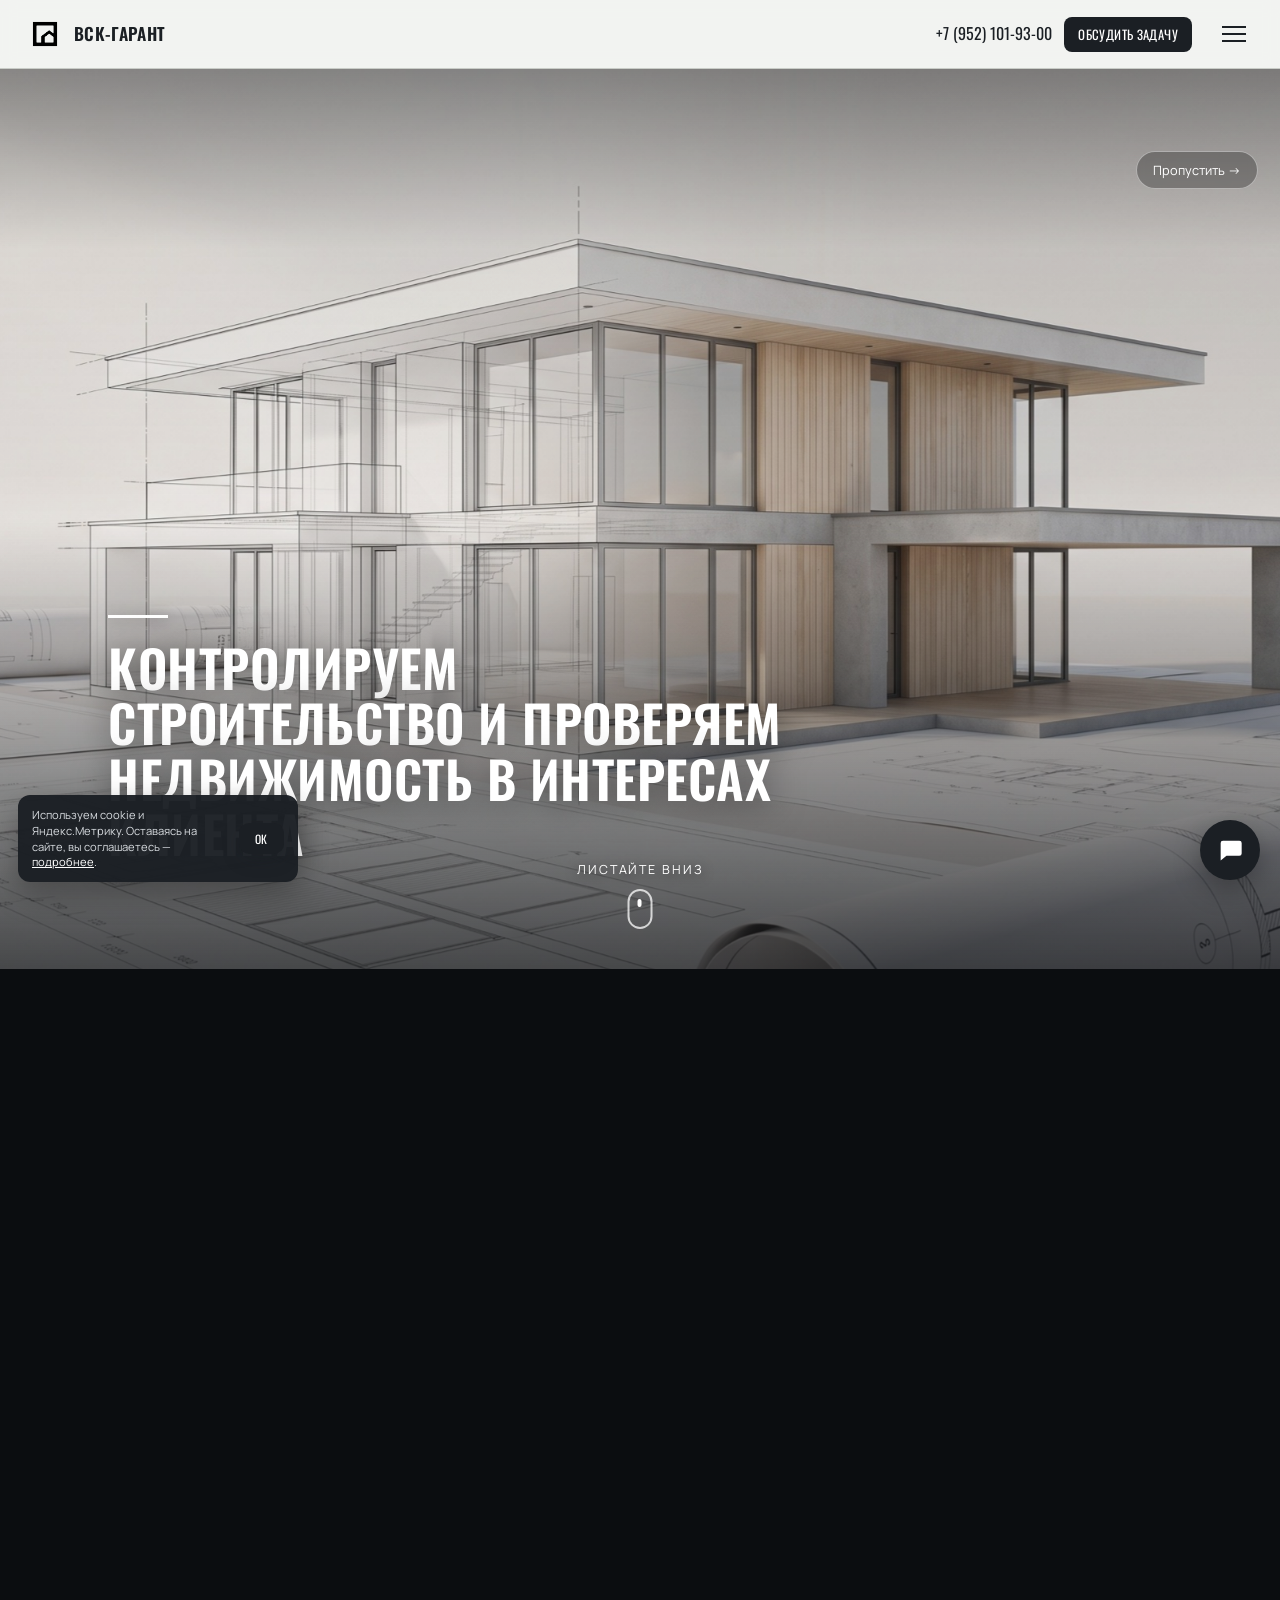
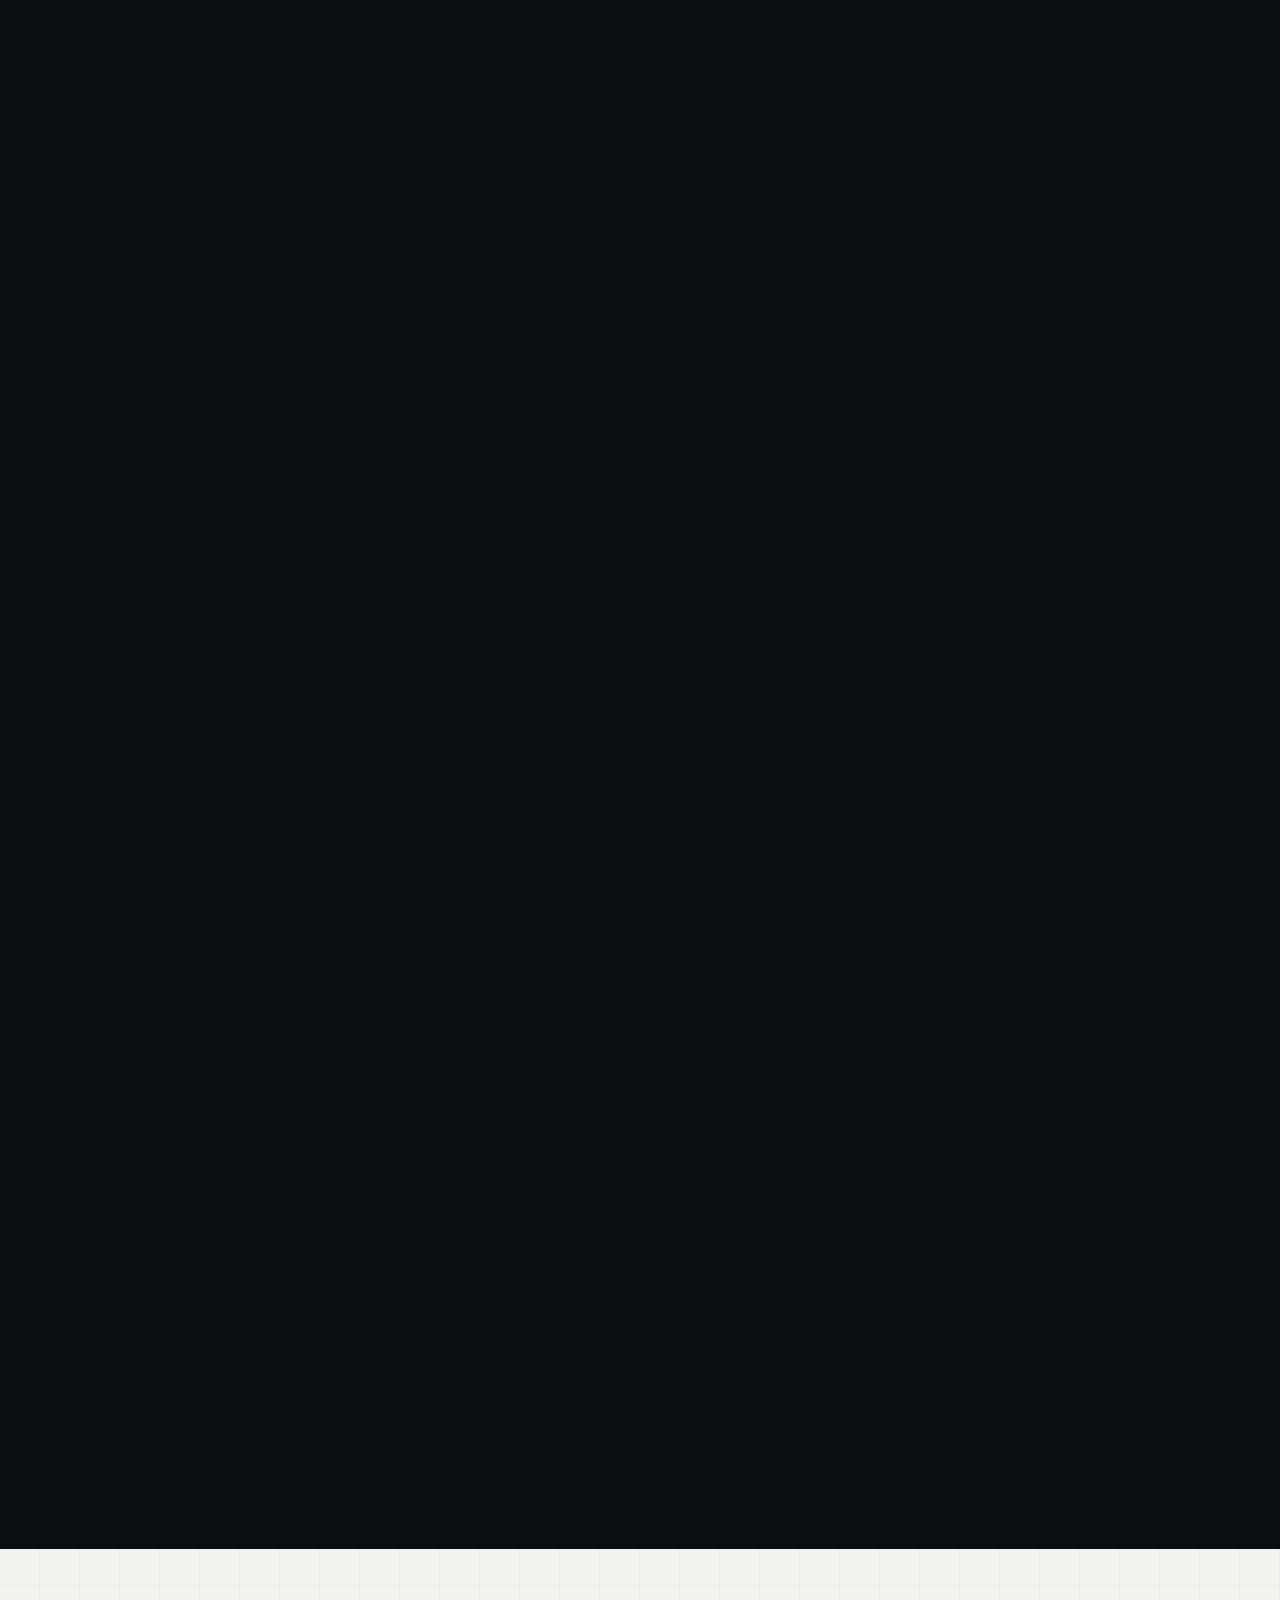
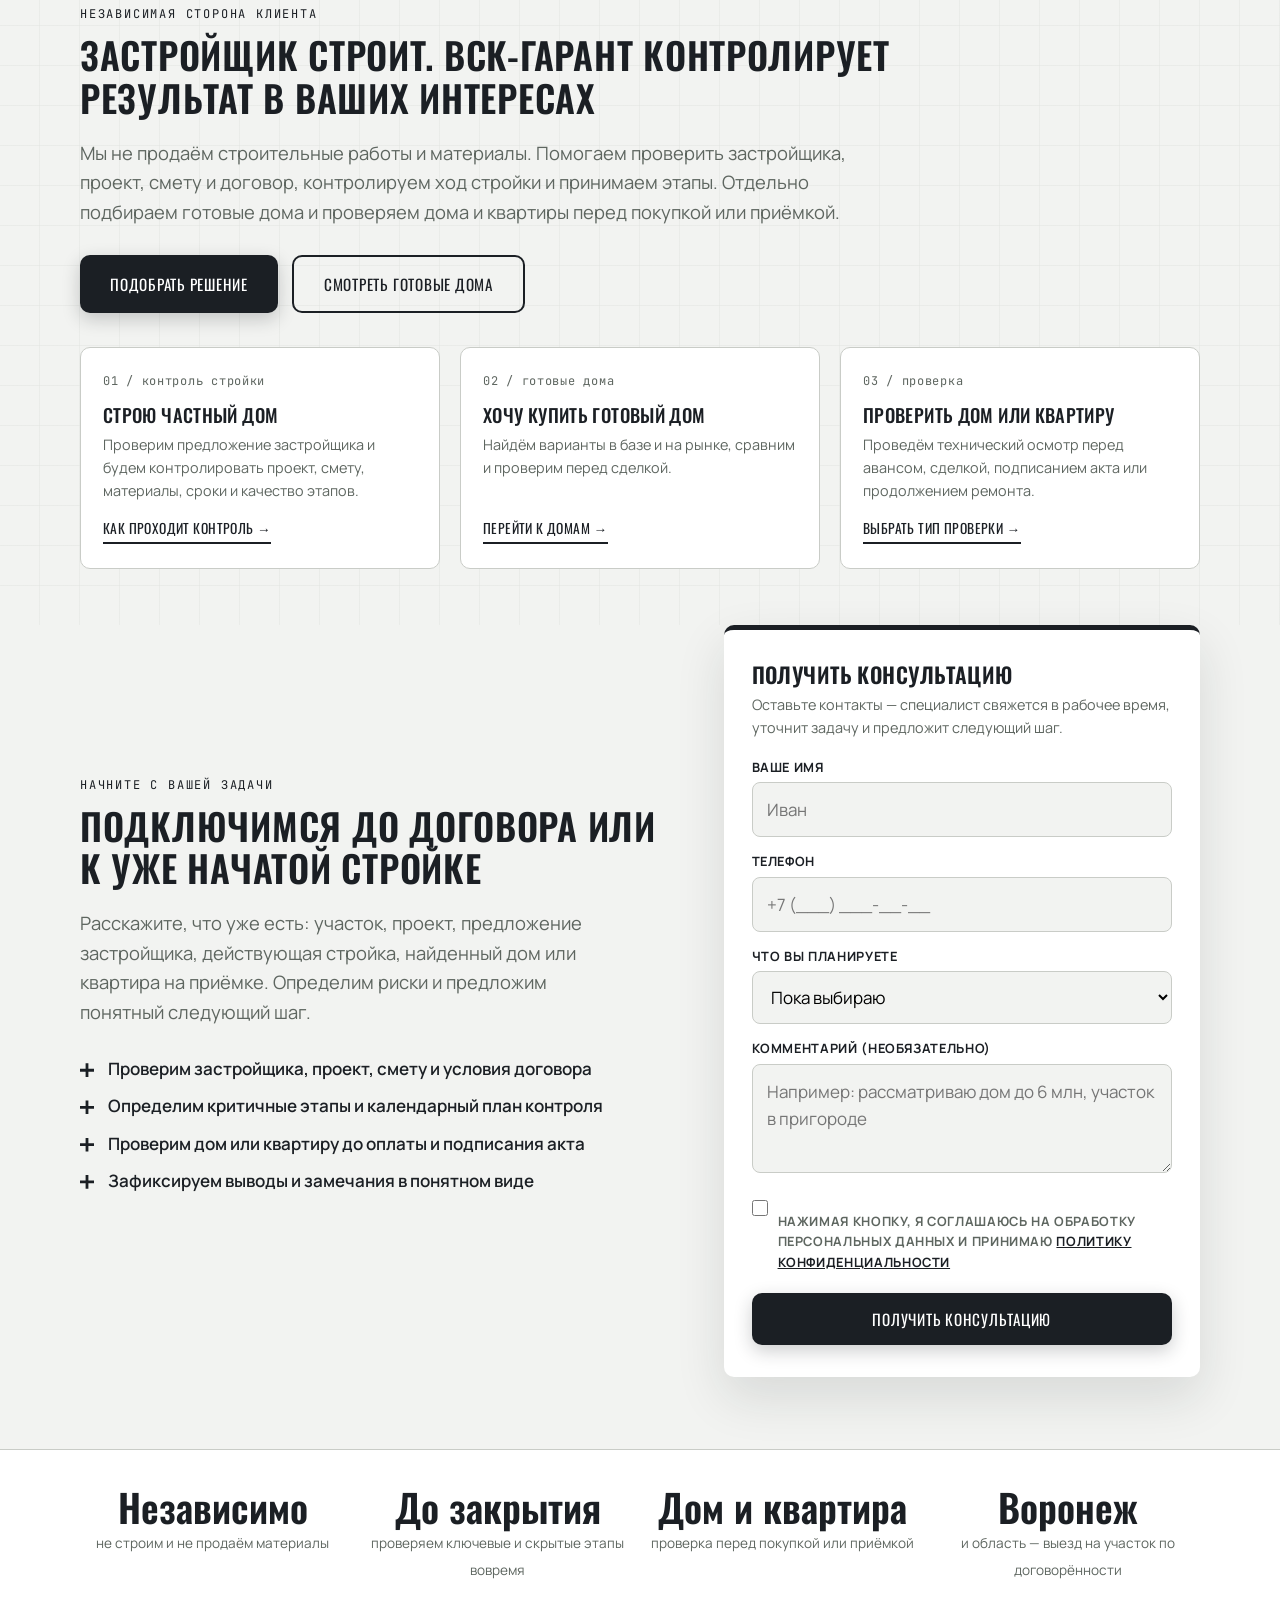
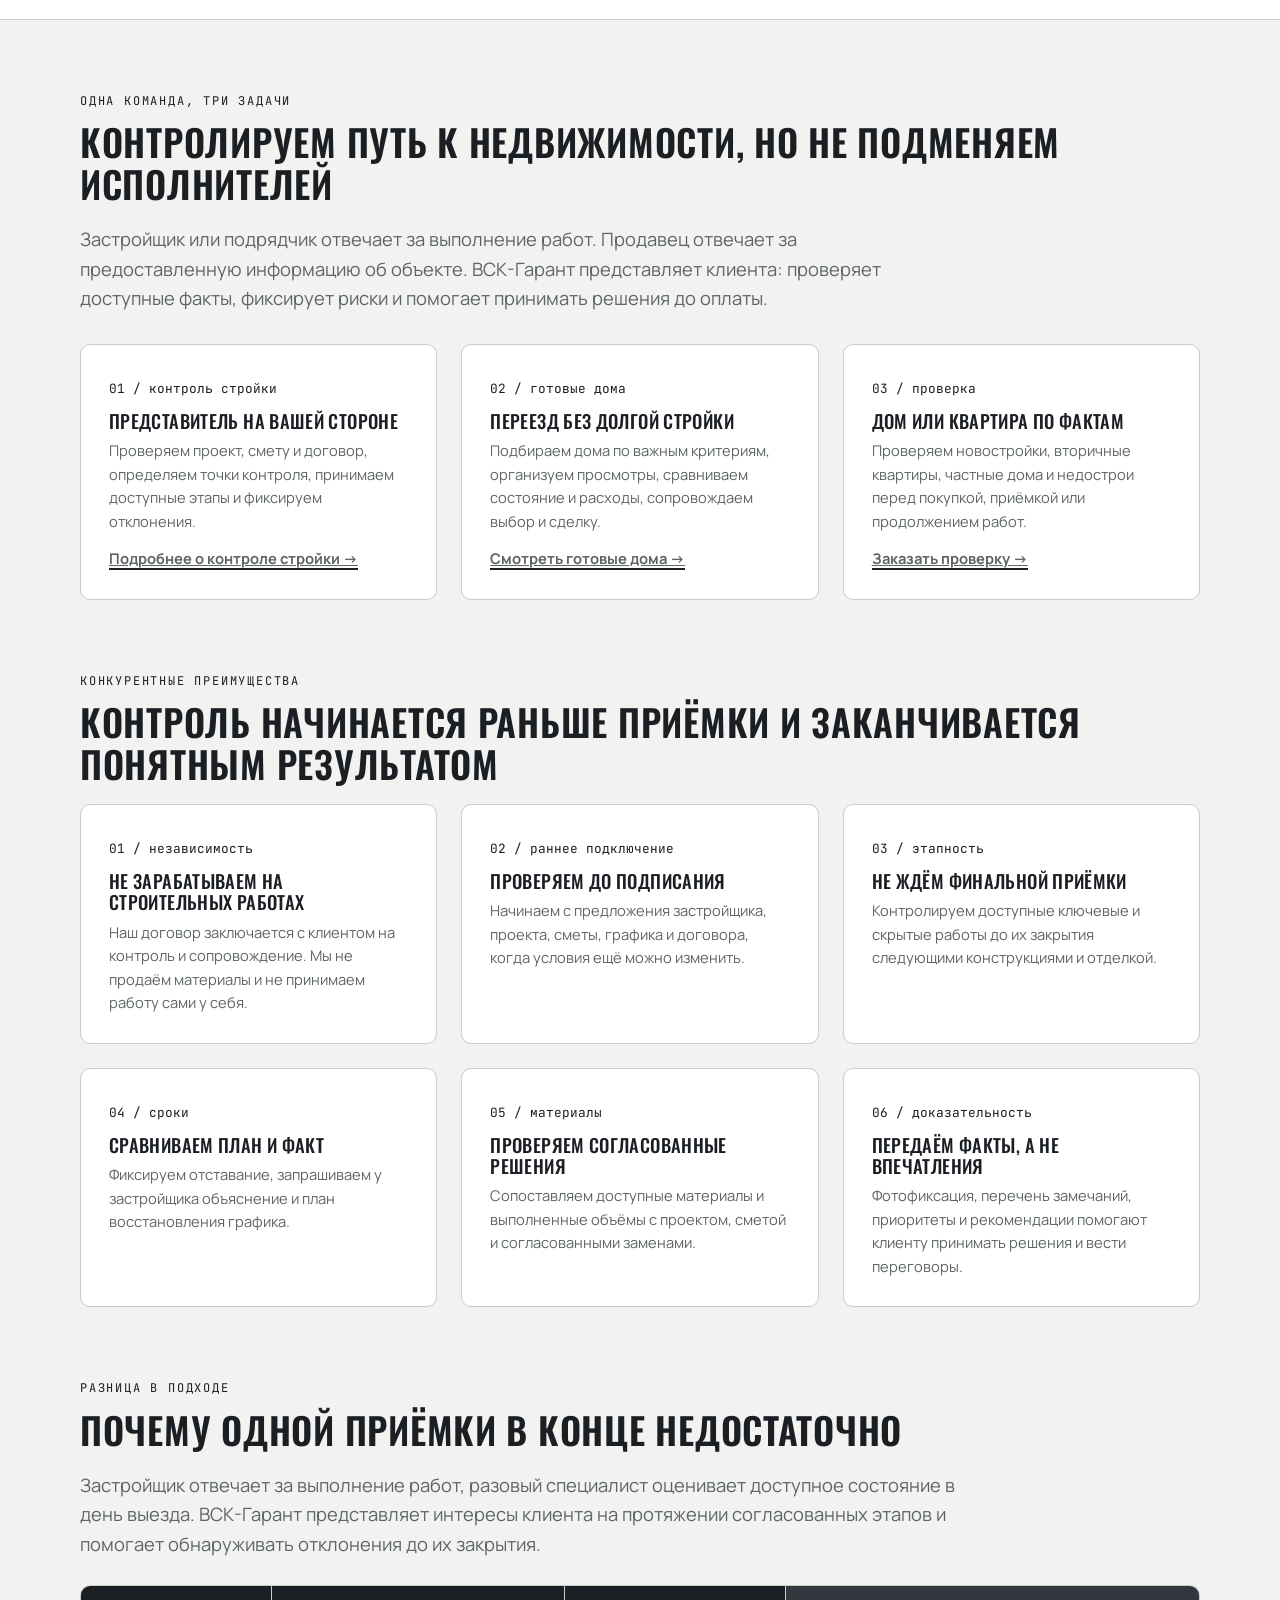
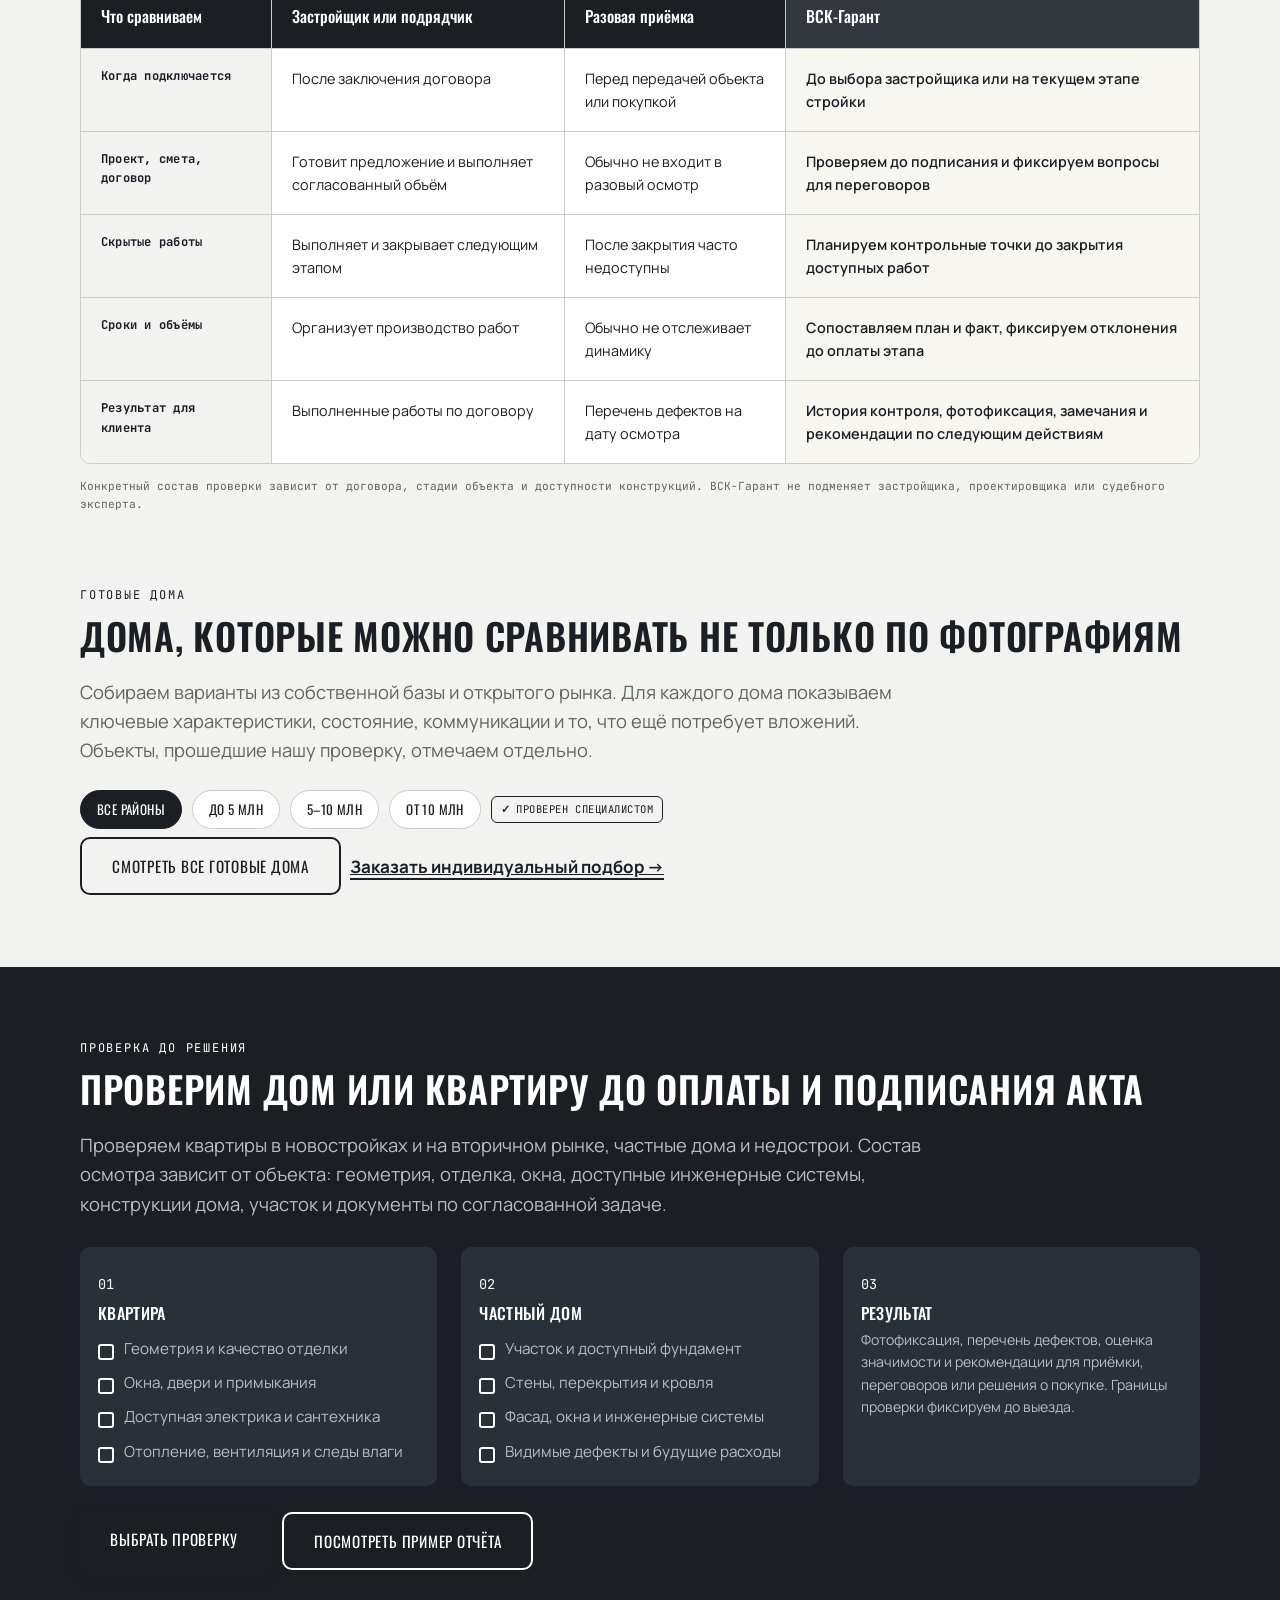
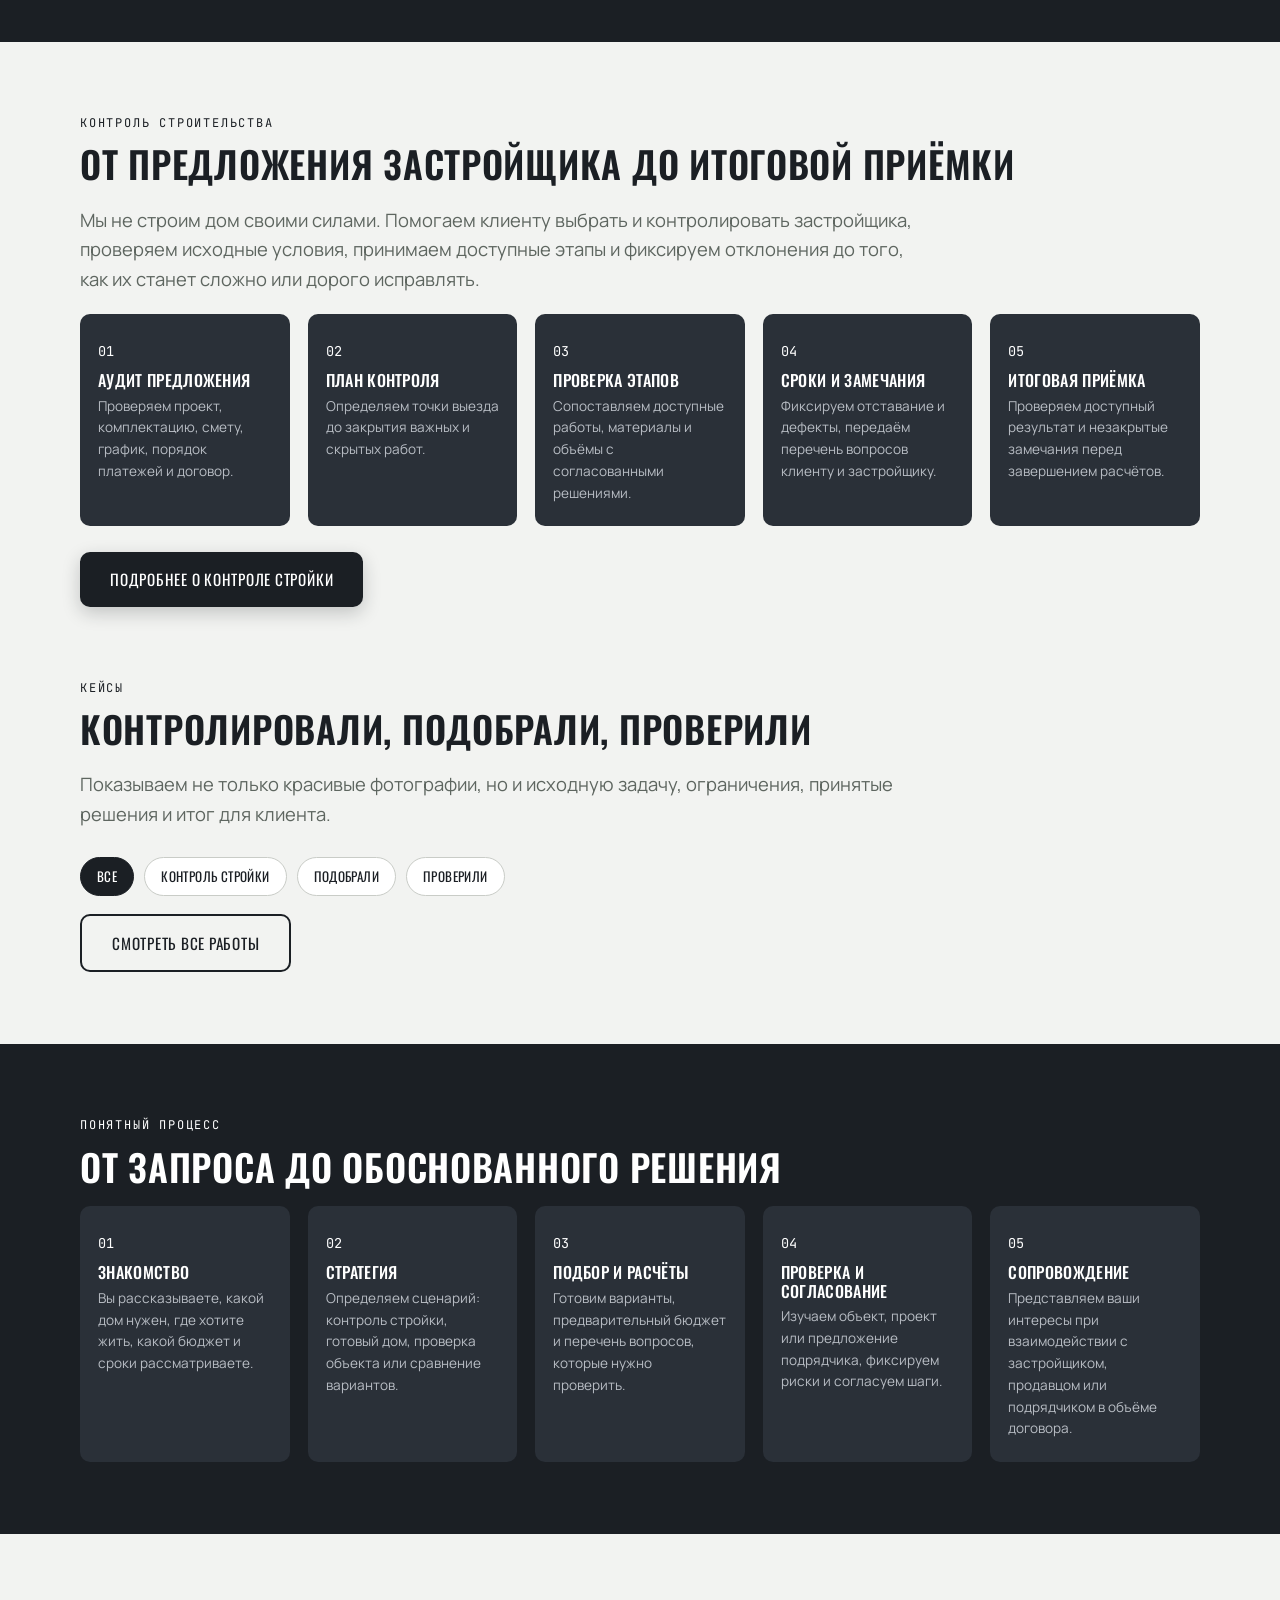
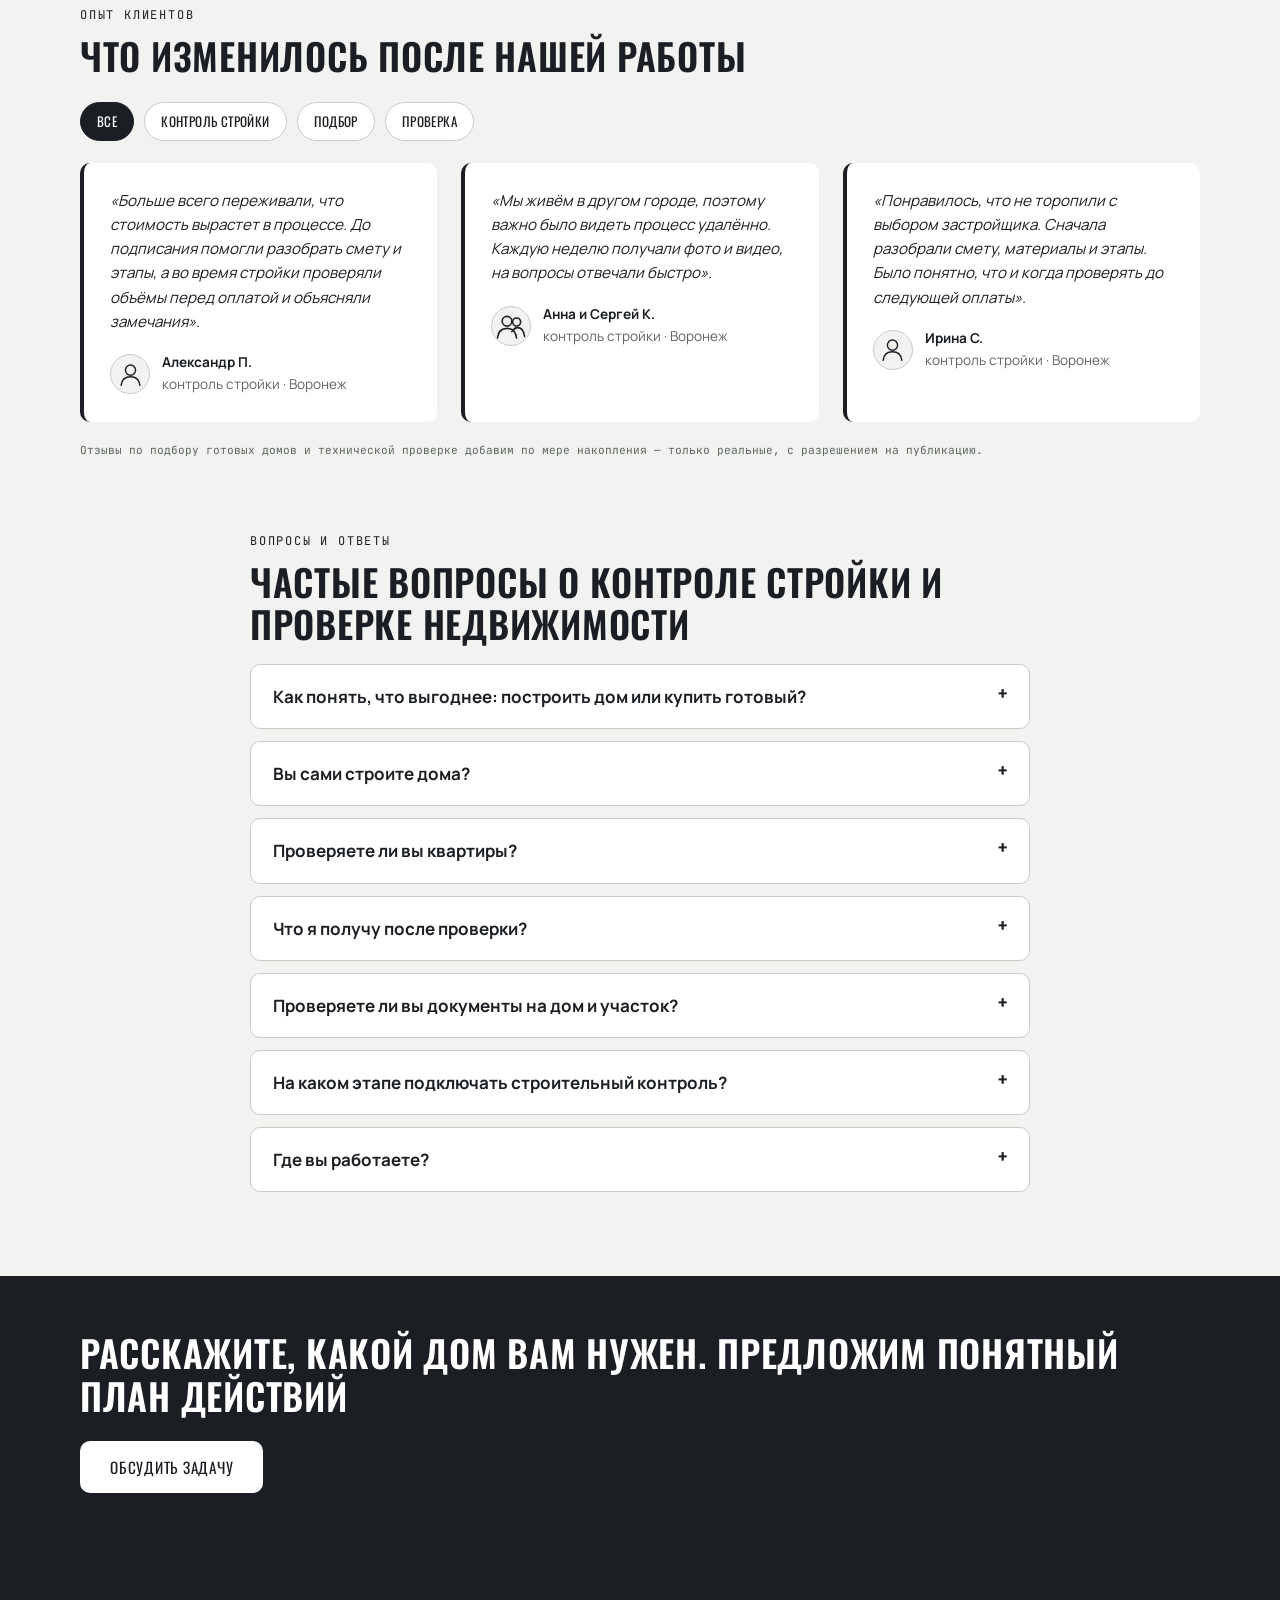
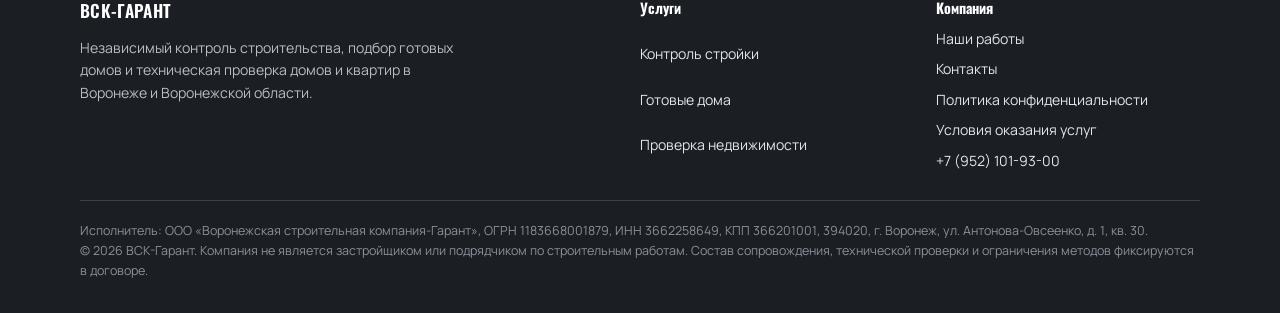
==== index.html @ 06c782e5 "Cookie: компактная карточка + чистый URL главной (без /index.html) - Cookie-уведомление уменьшено: у" ====
<!DOCTYPE html>
<html lang="ru">
<head>
<meta charset="UTF-8">
<meta name="viewport" content="width=device-width, initial-scale=1.0">
<title>Контроль строительства и проверка недвижимости в Воронеже | ВСК-Гарант</title>
<meta name="description" content="ВСК-Гарант представляет интересы клиента: контролирует строительство частного дома, помогает выбрать готовый дом и проверяет дома и квартиры в Воронеже.">

<!-- SEO / canonical. БАЗОВЫЙ URL: пока сайт на GitHub Pages. TODO_CONTENT:
     при подключении своего домена заменить https://vskgarant.ru во всех страницах. -->
<link rel="canonical" href="https://vskgarant.ru/">
<meta name="robots" content="index,follow">
<meta property="og:type" content="website">
<meta property="og:site_name" content="ВСК-Гарант">
<meta property="og:locale" content="ru_RU">
<meta property="og:title" content="Контроль строительства и проверка недвижимости в Воронеже | ВСК-Гарант">
<meta property="og:description" content="Застройщик строит. Мы контролируем стройку на стороне клиента и проверяем дома и квартиры перед покупкой или приёмкой.">
<meta property="og:url" content="https://vskgarant.ru/">
<meta property="og:image" content="https://vskgarant.ru/assets/hero-house.jpg">
<meta property="og:image:width" content="1800">
<meta property="og:image:height" content="1004">
<meta name="twitter:card" content="summary_large_image">
<meta name="theme-color" content="#F2F3F1">

<link rel="preconnect" href="https://fonts.googleapis.com">
<link rel="preconnect" href="https://fonts.gstatic.com" crossorigin>
<link href="https://fonts.googleapis.com/css2?family=Oswald:wght@500;600&family=Manrope:wght@400;600;700&family=JetBrains+Mono:wght@400;500&display=swap" rel="stylesheet">
<link rel="icon" href="assets/logo.svg">
<link rel="stylesheet" href="style.css">
<link rel="stylesheet" href="house-intro.css">
<link rel="stylesheet" href="lead.css">

<!-- ЯНДЕКС.МЕТРИКА: создайте счётчик, вставьте код и раскомментируйте строку ниже -->
<!-- <script>window.YM_COUNTER = 00000000;</script> -->

<!-- JSON-LD. Только фактические данные (регион, телефон, вопросы со страницы).
     Никаких выдуманных адресов, рейтингов и цен. -->
<script type="application/ld+json">
{
  "@context": "https://schema.org",
  "@type": ["HomeAndConstructionBusiness", "Organization"],
  "@id": "https://vskgarant.ru/#organization",
  "name": "ВСК-Гарант",
  "legalName": "ООО «Воронежская строительная компания-Гарант»",
  "description": "Независимый контроль строительства частных домов, подбор готовых домов и техническая проверка домов и квартир в Воронеже и Воронежской области.",
  "url": "https://vskgarant.ru/",
  "telephone": "+7 952 101-93-00",
  "email": "Kotelnickiy78@mail.ru",
  "taxID": "3662258649",
  "address": {
    "@type": "PostalAddress",
    "postalCode": "394020",
    "addressLocality": "Воронеж",
    "streetAddress": "ул. Антонова-Овсеенко, д. 1, кв. 30",
    "addressCountry": "RU"
  },
  "areaServed": { "@type": "AdministrativeArea", "name": "Воронеж и Воронежская область" },
  "knowsAbout": ["Строительный контроль частных домов", "Контроль застройщика", "Подбор готовых домов", "Проверка квартир", "Проверка частных домов", "Приёмка недвижимости"]
}
</script>
<script type="application/ld+json">
{
  "@context": "https://schema.org",
  "@type": "WebSite",
  "name": "ВСК-Гарант",
  "url": "https://vskgarant.ru/",
  "publisher": { "@id": "https://vskgarant.ru/#organization" },
  "inLanguage": "ru-RU"
}
</script>
<script type="application/ld+json">
{
  "@context": "https://schema.org",
  "@type": "FAQPage",
  "mainEntity": [
    { "@type": "Question", "name": "Как понять, что выгоднее: построить дом или купить готовый?", "acceptedAnswer": { "@type": "Answer", "text": "Мы сравниваем не только цену предложения. Учитываем участок, коммуникации, отделку, сроки переезда, возможный ремонт и риски объекта. После первичной консультации вы получите два сопоставимых сценария и сможете выбрать осознанно." } },
    { "@type": "Question", "name": "Вы сами строите дома?", "acceptedAnswer": { "@type": "Answer", "text": "Нет. Строительные работы выполняет выбранный клиентом застройщик или подрядчик. ВСК-Гарант представляет интересы клиента: проверяет исходные документы и контролирует доступные этапы, материалы, сроки и качество в объёме договора." } },
    { "@type": "Question", "name": "Можно заказать проверку квартиры?", "acceptedAnswer": { "@type": "Answer", "text": "Да. Проверяем квартиры в новостройках перед подписанием акта и квартиры на вторичном рынке перед покупкой. Состав осмотра зависит от объекта, отделки и задачи." } },
    { "@type": "Question", "name": "Что я получу после проверки?", "acceptedAnswer": { "@type": "Answer", "text": "Письменный результат с фотофиксацией, перечнем обнаруженных дефектов, оценкой их важности и рекомендациями. Если это входит в выбранный пакет, добавим ориентир по затратам и аргументы для переговоров с продавцом или подрядчиком." } },
    { "@type": "Question", "name": "Проверяете ли вы документы на дом и участок?", "acceptedAnswer": { "@type": "Answer", "text": "Да. В состав услуги можно включить проверку предоставленных документов на дом и земельный участок и юридическую консультацию. Точный перечень документов и границы проверки фиксируются в договоре." } },
    { "@type": "Question", "name": "На каком этапе можно подключить строительный контроль?", "acceptedAnswer": { "@type": "Answer", "text": "Лучше до выбора застройщика и подписания договора, но можно подключиться и на действующей стройке. Мы изучим текущую стадию и предложим точки контроля, доступные без вскрытия завершённых конструкций." } },
    { "@type": "Question", "name": "Где вы работаете?", "acceptedAnswer": { "@type": "Answer", "text": "Основной регион — Воронеж и Воронежская область. Возможность выезда дальше и стоимость дороги согласуем отдельно." } }
  ]
}
</script>
</head>
<body>

<header>
  <div class="container header-inner">
    <a class="logo" href="/" aria-label="ВСК-Гарант, главная"><img class="logo-mark" src="assets/logo.svg" alt="" width="38" height="38"><span>ВСК-Гарант</span></a>
    <nav class="main-nav" id="nav">
      <a href="/" aria-current="page">Главная</a>
      <a href="construction.html">Контроль стройки</a>
      <a href="ready-homes.html">Готовые дома</a>
      <a href="expertise.html">Проверка</a>
      <a href="works.html">Наши работы</a>
      <a href="contacts.html">Контакты</a>
    </nav>
    <div class="header-actions">
      <a class="header-phone" href="tel:+79521019300" onclick="track('phone_click')">+7 (952) 101-93-00</a>
      <button class="header-cta" data-open-modal="choose">Обсудить задачу</button>
    </div>
    <button class="burger" id="burger" aria-label="Меню"><span></span><span></span><span></span></button>
  </div>
</header>

<!-- ===================== ПЕРВЫЙ ЭКРАН: КИНЕМАТОГРАФИЧНОЕ ИНТРО =====================
     Визуал и анимация — как раньше (house-intro.js/css), тексты перенастроены
     под новую модель: выбрать / проверить / контролировать стройку. Оригинал: legacy/index-legacy.html -->
<section class="enter-house" aria-label="Знакомство с компанией">
  <div class="eh-stage">
    <a class="eh-skip" href="#start">Пропустить →</a>

    <!-- 5 кадров фото-истории: кроссфейд по скроллу (порядок = история клиента) -->
    <div class="eh-frame eh-first"><img src="assets/story/1.jpg" alt="Архитектурный проект частного дома на чертежах" fetchpriority="high" width="1920" height="1071"></div>
    <div class="eh-frame"><img src="assets/story/2.jpg" alt="Семья и инженер ВСК-Гарант обсуждают строящийся дом" width="1360" height="768" loading="lazy" decoding="async"></div>
    <div class="eh-frame"><img src="assets/story/3.jpg" alt="Инженер показывает клиентам план дома на планшете у объекта" width="1360" height="768" loading="lazy" decoding="async"></div>
    <div class="eh-frame"><img src="assets/story/4.jpg" alt="Инженер в каске проверяет стену дома прибором" width="1360" height="768" loading="lazy" decoding="async"></div>
    <div class="eh-frame"><img src="assets/story/5.jpg" alt="Семья в готовом светлом доме с панорамными окнами" width="1360" height="768" loading="lazy" decoding="async"></div>

    <div class="eh-scrim"></div>

    <div class="eh-beats">
      <div class="eh-title">
        <div class="eh-title-inner">
          <span class="eh-rule"></span>
          <h1>Контролируем строительство и проверяем недвижимость в интересах клиента</h1>
        </div>
      </div>

      <!-- Этап 1. Сравниваем покупку и строительство -->
      <div class="eh-beat">
        <div class="inner">
          <span class="label">01 Сценарий</span>
          <h2>Покупать готовое или строить</h2>
          <p>Сравниваем готовый объект и строительство с выбранным застройщиком по бюджету, срокам, состоянию и вашим задачам.</p>
        </div>
      </div>

      <!-- Этап 2. Проверяем объект и юридические риски -->
      <div class="eh-beat">
        <div class="inner">
          <span class="label">02 Проверка</span>
          <h2>Проверяем объект до оплаты</h2>
          <p>Осматриваем дом или квартиру, фиксируем дефекты и объясняем технические риски до аванса, сделки или приёмки.</p>
        </div>
      </div>

      <!-- Этап 3. Контролируем строительство -->
      <div class="eh-beat">
        <div class="inner">
          <span class="label">03 Контроль стройки</span>
          <h2>Контролируем застройщика</h2>
          <p>Застройщик выполняет работы. Мы контролируем проект, смету, материалы, сроки и ключевые этапы на стороне клиента.</p>
        </div>
      </div>

      <!-- Этап 4. Проверяем итоговый результат -->
      <div class="eh-beat">
        <div class="inner">
          <span class="label">04 Результат</span>
          <h2>Принимаем готовый результат</h2>
          <p>Проводим итоговую техническую проверку, фиксируем замечания и помогаем принять дом или квартиру на основании фактов.</p>
          <a class="eh-cta" href="#start">Подобрать решение</a>
        </div>
      </div>
    </div>

    <div class="eh-hint"><span>листайте вниз</span><span class="mouse"></span></div>
    <div class="eh-progress"></div>
  </div>
</section>

<!-- ===================== БЛОК 1. ПОДЗАГОЛОВОК + ТРИ СЦЕНАРИЯ ===================== -->
<section class="hero" id="start" style="padding-bottom:56px">
  <div class="container">
    <span class="section-label">Независимая сторона клиента</span>
    <h2 style="max-width:960px">Застройщик строит. ВСК-Гарант контролирует результат в ваших интересах</h2>
    <p class="hero-sub" style="max-width:820px">Мы не продаём строительные работы и материалы. Помогаем проверить застройщика, проект, смету и договор, контролируем ход стройки и принимаем этапы. Отдельно подбираем готовые дома и проверяем дома и квартиры перед покупкой или приёмкой.</p>
    <p style="margin:0 0 34px;display:flex;gap:14px;flex-wrap:wrap">
      <button class="btn btn-primary" data-open-modal="choose">Подобрать решение</button>
      <a class="btn btn-outline" href="ready-homes.html">Смотреть готовые дома</a>
    </p>

    <div class="scenarios">
      <a class="scenario" href="construction.html">
        <span class="num">01 / контроль стройки</span>
        <h3>Строю частный дом</h3>
        <p>Проверим предложение застройщика и будем контролировать проект, смету, материалы, сроки и качество этапов.</p>
        <span class="go">Как проходит контроль →</span>
      </a>
      <a class="scenario" href="ready-homes.html">
        <span class="num">02 / готовые дома</span>
        <h3>Хочу купить готовый дом</h3>
        <p>Найдём варианты в базе и на рынке, сравним и проверим перед сделкой.</p>
        <span class="go">Перейти к домам →</span>
      </a>
      <a class="scenario" href="expertise.html">
        <span class="num">03 / проверка</span>
        <h3>Проверить дом или квартиру</h3>
        <p>Проведём технический осмотр перед авансом, сделкой, подписанием акта или продолжением ремонта.</p>
        <span class="go">Выбрать тип проверки →</span>
      </a>
    </div>
  </div>
</section>

<!-- ===================== БЛОК 2. ДИАГНОСТИЧЕСКАЯ ФОРМА ===================== -->
<section class="reveal" style="padding-top:0">
  <div class="container hero-grid">
    <div>
      <span class="section-label">Начните с вашей задачи</span>
      <h2>Подключимся до договора или к уже начатой стройке</h2>
      <p class="hero-sub">Расскажите, что уже есть: участок, проект, предложение застройщика, действующая стройка, найденный дом или квартира на приёмке. Определим риски и предложим понятный следующий шаг.</p>
      <ul class="hero-points">
        <li>Проверим застройщика, проект, смету и условия договора</li>
        <li>Определим критичные этапы и календарный план контроля</li>
        <li>Проверим дом или квартиру до оплаты и подписания акта</li>
        <li>Зафиксируем выводы и замечания в понятном виде</li>
      </ul>
    </div>

    <div class="lead-card" id="calc">
      <h3>Получить консультацию</h3>
      <p>Оставьте контакты — специалист свяжется в рабочее время, уточнит задачу и предложит следующий шаг.</p>
      <form data-lead>
        <label for="f-name">Ваше имя</label>
        <input type="text" id="f-name" name="name" required autocomplete="name" placeholder="Иван">
        <label for="f-phone">Телефон</label>
        <input type="tel" id="f-phone" name="phone" required autocomplete="tel" placeholder="+7 (___) ___-__-__">
        <label for="f-type">Что вы планируете</label>
        <select id="f-type" name="intent">
          <option value="construction">Нужен контроль стройки</option>
          <option value="ready">Купить готовый</option>
          <option value="expertise">Проверить дом или квартиру</option>
          <option value="choose" selected>Пока выбираю</option>
        </select>
        <label for="f-msg">Комментарий (необязательно)</label>
        <textarea id="f-msg" name="comment" rows="3" placeholder="Например: рассматриваю дом до 6 млн, участок в пригороде"></textarea>
        <div class="hp-field"><label>Не заполняйте<input type="text" name="company" tabindex="-1" autocomplete="off"></label></div>
        <div class="consent">
          <input type="checkbox" id="f-consent" required>
          <label for="f-consent">Нажимая кнопку, я соглашаюсь на обработку персональных данных и принимаю <a href="privacy.html">политику конфиденциальности</a></label>
        </div>
        <button type="submit" class="btn btn-primary">Получить консультацию</button>
        <p class="form-status"></p>
      </form>
    </div>
  </div>
</section>

<!-- ===================== ПОЛОСА ДОВЕРИЯ (без выдуманных цифр) ===================== -->
    <!-- TODO_CONTENT: когда владелец подтвердит фактические счётчики (объектов под контролем,
     подобрано/проверено, лет опыта) — заменить эти плашки на числа. Пока — проверяемые факты. -->
<div class="stats-band">
  <div class="container stats-grid">
    <div class="stat"><b>Независимо</b><span>не строим и не продаём материалы</span></div>
    <div class="stat"><b>До закрытия</b><span>проверяем ключевые и скрытые этапы вовремя</span></div>
    <div class="stat"><b>Дом и квартира</b><span>проверка перед покупкой или приёмкой</span></div>
    <div class="stat"><b>Воронеж</b><span>и область — выезд на участок по договорённости</span></div>
  </div>
</div>

<!-- ===================== БЛОК 3. ЕДИНАЯ СИСТЕМА ===================== -->
<section class="reveal">
  <div class="container">
    <span class="section-label">Одна команда, три задачи</span>
    <h2>Контролируем путь к недвижимости, но не подменяем исполнителей</h2>
    <p class="hero-sub" style="max-width:850px;margin-bottom:30px">Застройщик или подрядчик отвечает за выполнение работ. Продавец отвечает за предоставленную информацию об объекте. ВСК-Гарант представляет клиента: проверяет доступные факты, фиксирует риски и помогает принимать решения до оплаты.</p>
    <div class="grid-3">
      <div class="adv-card">
        <span class="num">01 / контроль стройки</span>
        <h3>Представитель на вашей стороне</h3>
        <p>Проверяем проект, смету и договор, определяем точки контроля, принимаем доступные этапы и фиксируем отклонения.</p>
        <p style="margin-top:14px"><a class="scenario-link" href="construction.html" style="font-weight:700;border-bottom:2px solid var(--graphite)">Подробнее о контроле стройки →</a></p>
      </div>
      <div class="adv-card">
        <span class="num">02 / готовые дома</span>
        <h3>Переезд без долгой стройки</h3>
        <p>Подбираем дома по важным критериям, организуем просмотры, сравниваем состояние и расходы, сопровождаем выбор и сделку.</p>
        <p style="margin-top:14px"><a href="ready-homes.html" style="font-weight:700;border-bottom:2px solid var(--graphite)">Смотреть готовые дома →</a></p>
      </div>
      <div class="adv-card">
        <span class="num">03 / проверка</span>
        <h3>Дом или квартира по фактам</h3>
        <p>Проверяем новостройки, вторичные квартиры, частные дома и недострои перед покупкой, приёмкой или продолжением работ.</p>
        <p style="margin-top:14px"><a href="expertise.html" style="font-weight:700;border-bottom:2px solid var(--graphite)">Заказать проверку →</a></p>
      </div>
    </div>
  </div>
</section>

<!-- ===================== БЛОК 4. ПОЧЕМУ НАМ ДОВЕРЯЮТ ===================== -->
<section class="reveal" style="padding-top:0">
  <div class="container">
    <span class="section-label">Конкурентные преимущества</span>
    <h2>Контроль начинается раньше приёмки и заканчивается понятным результатом</h2>
    <div class="grid-3">
      <div class="adv-card"><span class="num">01 / независимость</span><h3>Не зарабатываем на строительных работах</h3><p>Наш договор заключается с клиентом на контроль и сопровождение. Мы не продаём материалы и не принимаем работу сами у себя.</p></div>
      <div class="adv-card"><span class="num">02 / раннее подключение</span><h3>Проверяем до подписания</h3><p>Начинаем с предложения застройщика, проекта, сметы, графика и договора, когда условия ещё можно изменить.</p></div>
      <div class="adv-card"><span class="num">03 / этапность</span><h3>Не ждём финальной приёмки</h3><p>Контролируем доступные ключевые и скрытые работы до их закрытия следующими конструкциями и отделкой.</p></div>
      <div class="adv-card"><span class="num">04 / сроки</span><h3>Сравниваем план и факт</h3><p>Фиксируем отставание, запрашиваем у застройщика объяснение и план восстановления графика.</p></div>
      <div class="adv-card"><span class="num">05 / материалы</span><h3>Проверяем согласованные решения</h3><p>Сопоставляем доступные материалы и выполненные объёмы с проектом, сметой и согласованными заменами.</p></div>
      <div class="adv-card"><span class="num">06 / доказательность</span><h3>Передаём факты, а не впечатления</h3><p>Фотофиксация, перечень замечаний, приоритеты и рекомендации помогают клиенту принимать решения и вести переговоры.</p></div>
    </div>
  </div>
</section>

<!-- ===================== СРАВНЕНИЕ ФОРМАТОВ ===================== -->
<section class="reveal" style="padding-top:0">
  <div class="container">
    <span class="section-label">Разница в подходе</span>
    <h2>Почему одной приёмки в конце недостаточно</h2>
    <p class="hero-sub" style="max-width:880px;margin-bottom:26px">Застройщик отвечает за выполнение работ, разовый специалист оценивает доступное состояние в день выезда. ВСК-Гарант представляет интересы клиента на протяжении согласованных этапов и помогает обнаруживать отклонения до их закрытия.</p>
    <div class="comparison-scroll" tabindex="0" aria-label="Сравнение застройщика, разовой приёмки и сопровождения ВСК-Гарант">
      <table class="service-comparison">
        <thead><tr><th>Что сравниваем</th><th>Застройщик или подрядчик</th><th>Разовая приёмка</th><th>ВСК-Гарант</th></tr></thead>
        <tbody>
          <tr><th>Когда подключается</th><td>После заключения договора</td><td>Перед передачей объекта или покупкой</td><td>До выбора застройщика или на текущем этапе стройки</td></tr>
          <tr><th>Проект, смета, договор</th><td>Готовит предложение и выполняет согласованный объём</td><td>Обычно не входит в разовый осмотр</td><td>Проверяем до подписания и фиксируем вопросы для переговоров</td></tr>
          <tr><th>Скрытые работы</th><td>Выполняет и закрывает следующим этапом</td><td>После закрытия часто недоступны</td><td>Планируем контрольные точки до закрытия доступных работ</td></tr>
          <tr><th>Сроки и объёмы</th><td>Организует производство работ</td><td>Обычно не отслеживает динамику</td><td>Сопоставляем план и факт, фиксируем отклонения до оплаты этапа</td></tr>
          <tr><th>Результат для клиента</th><td>Выполненные работы по договору</td><td>Перечень дефектов на дату осмотра</td><td>История контроля, фотофиксация, замечания и рекомендации по следующим действиям</td></tr>
        </tbody>
      </table>
    </div>
    <p class="note-var" style="margin-top:14px">Конкретный состав проверки зависит от договора, стадии объекта и доступности конструкций. ВСК-Гарант не подменяет застройщика, проектировщика или судебного эксперта.</p>
  </div>
</section>

<!-- ===================== БЛОК 5. ГОТОВЫЕ ДОМА (превью) ===================== -->
<section class="reveal" style="padding-top:0">
  <div class="container">
    <span class="section-label">Готовые дома</span>
    <h2>Дома, которые можно сравнивать не только по фотографиям</h2>
    <p class="hero-sub" style="max-width:820px;margin-bottom:20px">Собираем варианты из собственной базы и открытого рынка. Для каждого дома показываем ключевые характеристики, состояние, коммуникации и то, что ещё потребует вложений. Объекты, прошедшие нашу проверку, отмечаем отдельно.</p>
    <div class="filters" aria-hidden="true">
      <span class="chip active">Все районы</span><span class="chip">До 5 млн</span><span class="chip">5–10 млн</span><span class="chip">От 10 млн</span><span class="tag checked" style="align-self:center">Проверен специалистом</span>
    </div>
    <p><a href="ready-homes.html" class="btn btn-outline">Смотреть все готовые дома</a>
       &nbsp;&nbsp;<a href="ready-homes.html#podbor" style="font-weight:700;border-bottom:2px solid var(--graphite)">Заказать индивидуальный подбор →</a></p>
  </div>
</section>

<!-- ===================== БЛОК 6. ПРОВЕРКА НЕДВИЖИМОСТИ ===================== -->
<section class="dark-section reveal">
  <div class="container">
    <span class="section-label">Проверка до решения</span>
    <h2>Проверим дом или квартиру до оплаты и подписания акта</h2>
    <p class="hero-sub" style="max-width:850px;color:#B8BDC4">Проверяем квартиры в новостройках и на вторичном рынке, частные дома и недострои. Состав осмотра зависит от объекта: геометрия, отделка, окна, доступные инженерные системы, конструкции дома, участок и документы по согласованной задаче.</p>
    <div class="grid-3" style="margin-top:24px">
      <div class="step" style="background:var(--graphite-2)"><h3>Квартира</h3>
        <ul class="checklist">
          <li>Геометрия и качество отделки</li>
          <li>Окна, двери и примыкания</li>
          <li>Доступная электрика и сантехника</li>
          <li>Отопление, вентиляция и следы влаги</li>
        </ul>
      </div>
      <div class="step" style="background:var(--graphite-2)"><h3>Частный дом</h3>
        <ul class="checklist">
          <li>Участок и доступный фундамент</li>
          <li>Стены, перекрытия и кровля</li>
          <li>Фасад, окна и инженерные системы</li>
          <li>Видимые дефекты и будущие расходы</li>
        </ul>
      </div>
      <div class="step" style="background:var(--graphite-2)"><h3>Результат</h3>
        <p style="font-size:.88rem;color:#B8BDC4">Фотофиксация, перечень дефектов, оценка значимости и рекомендации для приёмки, переговоров или решения о покупке. Границы проверки фиксируем до выезда.</p>
      </div>
    </div>
    <p style="margin-top:26px;display:flex;gap:14px;flex-wrap:wrap">
      <a class="btn btn-primary" href="expertise.html">Выбрать проверку</a>
      <a class="btn btn-outline on-dark" href="expertise.html#example">Посмотреть пример отчёта</a>
    </p>
  </div>
</section>

<!-- ===================== БЛОК 7. КОНТРОЛЬ СТРОЙКИ ===================== -->
<section class="reveal">
  <div class="container">
    <span class="section-label">Контроль строительства</span>
    <h2>От предложения застройщика до итоговой приёмки</h2>
    <p class="hero-sub" style="max-width:850px;margin-bottom:20px">Мы не строим дом своими силами. Помогаем клиенту выбрать и контролировать застройщика, проверяем исходные условия, принимаем доступные этапы и фиксируем отклонения до того, как их станет сложно или дорого исправлять.</p>
    <div class="steps">
      <div class="step"><h3>Аудит предложения</h3><p>Проверяем проект, комплектацию, смету, график, порядок платежей и договор.</p></div>
      <div class="step"><h3>План контроля</h3><p>Определяем точки выезда до закрытия важных и скрытых работ.</p></div>
      <div class="step"><h3>Проверка этапов</h3><p>Сопоставляем доступные работы, материалы и объёмы с согласованными решениями.</p></div>
      <div class="step"><h3>Сроки и замечания</h3><p>Фиксируем отставание и дефекты, передаём перечень вопросов клиенту и застройщику.</p></div>
      <div class="step"><h3>Итоговая приёмка</h3><p>Проверяем доступный результат и незакрытые замечания перед завершением расчётов.</p></div>
    </div>
    <p style="margin-top:26px"><a class="btn btn-primary" href="construction.html">Подробнее о контроле стройки</a></p>
  </div>
</section>

<!-- ===================== БЛОК 8. НАШИ РАБОТЫ (превью) ===================== -->
<section class="reveal" style="padding-top:0">
  <div class="container">
    <span class="section-label">Кейсы</span>
    <h2>Контролировали, подобрали, проверили</h2>
    <p class="hero-sub" style="max-width:820px">Показываем не только красивые фотографии, но и исходную задачу, ограничения, принятые решения и итог для клиента.</p>
    <div class="filters">
      <span class="chip active">Все</span><span class="chip">Контроль стройки</span><span class="chip">Подобрали</span><span class="chip">Проверили</span>
    </div>
    <p style="margin-top:18px"><a href="works.html" class="btn btn-outline">Смотреть все работы</a></p>
  </div>
</section>

<!-- ===================== БЛОК 10. КАК ПРОХОДИТ РАБОТА ===================== -->
<section class="dark-section reveal">
  <div class="container">
    <span class="section-label">Понятный процесс</span>
    <h2>От запроса до обоснованного решения</h2>
    <div class="steps">
      <div class="step"><h3>Знакомство</h3><p>Вы рассказываете, какой дом нужен, где хотите жить, какой бюджет и сроки рассматриваете.</p></div>
      <div class="step"><h3>Стратегия</h3><p>Определяем сценарий: контроль стройки, готовый дом, проверка объекта или сравнение вариантов.</p></div>
      <div class="step"><h3>Подбор и расчёты</h3><p>Готовим варианты, предварительный бюджет и перечень вопросов, которые нужно проверить.</p></div>
      <div class="step"><h3>Проверка и согласование</h3><p>Изучаем объект, проект или предложение подрядчика, фиксируем риски и согласуем шаги.</p></div>
      <div class="step"><h3>Сопровождение</h3><p>Представляем ваши интересы при взаимодействии с застройщиком, продавцом или подрядчиком в объёме договора.</p></div>
    </div>
  </div>
</section>

<!-- ===================== БЛОК 11. ОТЗЫВЫ ===================== -->
<section class="reveal">
  <div class="container">
    <span class="section-label">Опыт клиентов</span>
    <h2>Что изменилось после нашей работы</h2>
    <!-- TODO_CONTENT: тексты отзывов — только реальные, с разрешением на публикацию,
         желательно с фото или ссылкой на объект. Отзывы по подбору и проверке
         добавить, когда появятся первые. Направление задаётся через data-case:
         build = контроль стройки, select = подбор, check = проверка. -->
    <div class="filters">
      <span class="chip active" data-filter="all">Все</span>
      <span class="chip" data-filter="build">Контроль стройки</span>
      <span class="chip" data-filter="select">Подбор</span>
      <span class="chip" data-filter="check">Проверка</span>
    </div>
    <div class="reviews" style="margin-top:22px">
      <div class="review" data-case="build">
        <p>«Больше всего переживали, что стоимость вырастет в процессе. До подписания помогли разобрать смету и этапы, а во время стройки проверяли объёмы перед оплатой и объясняли замечания».</p>
        <div class="review-person"><span class="review-avatar" aria-hidden="true"><svg viewBox="0 0 40 40"><circle cx="20" cy="14" r="7"/><path d="M7 35c1-8 6-12 13-12s12 4 13 12"/></svg></span><div class="who">Александр П. <span>контроль стройки · Воронеж</span></div></div>
      </div>
      <div class="review" data-case="build">
        <p>«Мы живём в другом городе, поэтому важно было видеть процесс удалённо. Каждую неделю получали фото и видео, на вопросы отвечали быстро».</p>
        <div class="review-person"><span class="review-avatar review-avatar-pair" aria-hidden="true"><svg viewBox="0 0 40 40"><circle cx="15" cy="14" r="6"/><circle cx="27" cy="15" r="5"/><path d="M3 35c1-8 5-12 12-12s11 4 12 12M21 27c2-3 4-5 7-5 5 0 8 4 9 11"/></svg></span><div class="who">Анна и Сергей К. <span>контроль стройки · Воронеж</span></div></div>
      </div>
      <div class="review" data-case="build">
        <p>«Понравилось, что не торопили с выбором застройщика. Сначала разобрали смету, материалы и этапы. Было понятно, что и когда проверять до следующей оплаты».</p>
        <div class="review-person"><span class="review-avatar" aria-hidden="true"><svg viewBox="0 0 40 40"><circle cx="20" cy="14" r="7"/><path d="M7 35c1-8 6-12 13-12s12 4 13 12"/></svg></span><div class="who">Ирина С. <span>контроль стройки · Воронеж</span></div></div>
      </div>
    </div>
    <p class="note-var" style="margin-top:20px">Отзывы по подбору готовых домов и технической проверке добавим по мере накопления — только реальные, с разрешением на публикацию.</p>
  </div>
</section>

<!-- ===================== БЛОК 12. FAQ ===================== -->
<section class="reveal" style="padding-top:0">
  <div class="container" style="max-width:820px">
    <span class="section-label">Вопросы и ответы</span>
    <h2>Частые вопросы о контроле стройки и проверке недвижимости</h2>
    <details>
      <summary>Как понять, что выгоднее: построить дом или купить готовый?</summary>
      <div class="answer">Мы сравниваем не только цену предложения. Учитываем участок, коммуникации, отделку, сроки переезда, возможный ремонт и риски объекта. После первичной консультации вы получите два сопоставимых сценария и сможете выбрать осознанно.</div>
    </details>
    <details>
      <summary>Вы сами строите дома?</summary>
      <div class="answer">Нет. Строительные работы выполняет выбранный клиентом застройщик или подрядчик. ВСК-Гарант работает на стороне клиента: проверяет исходные условия и контролирует доступные этапы, материалы, сроки и качество в объёме договора.</div>
    </details>
    <details>
      <summary>Проверяете ли вы квартиры?</summary>
      <div class="answer">Да. Проверяем квартиры в новостройках перед подписанием акта и квартиры на вторичном рынке перед покупкой. Состав осмотра зависит от объекта, отделки, доступности систем и вашей задачи.</div>
    </details>
    <details>
      <summary>Что я получу после проверки?</summary>
      <div class="answer">Письменный результат с фотофиксацией, перечнем обнаруженных дефектов, оценкой их важности и рекомендациями. Если это входит в выбранный пакет, добавим ориентир по затратам и аргументы для переговоров с продавцом или подрядчиком.</div>
    </details>
    <details>
      <summary>Проверяете ли вы документы на дом и участок?</summary>
      <div class="answer">Да. В состав услуги можно включить проверку предоставленных документов на дом и земельный участок и юридическую консультацию. Точный перечень документов и границы проверки фиксируются в договоре.</div>
    </details>
    <details>
      <summary>На каком этапе подключать строительный контроль?</summary>
      <div class="answer">Лучше до выбора застройщика и подписания договора: тогда можно проверить смету, график, комплектацию и условия. Но можно подключиться и к действующей стройке. Мы изучим стадию и предложим доступные точки контроля.</div>
    </details>
    <details>
      <summary>Где вы работаете?</summary>
      <div class="answer">Основной регион — Воронеж и Воронежская область. Возможность выезда дальше и стоимость дороги согласуем отдельно.</div>
    </details>
  </div>
</section>

<!-- ===================== БЛОК 13. ФИНАЛЬНЫЙ CTA ===================== -->
<div class="cta-band">
  <div class="container">
    <h2>Расскажите, какой дом вам нужен. Предложим понятный план действий</h2>
    <button class="btn" data-open-modal="choose">Обсудить задачу</button>
  </div>
</div>

<!-- ===================== ПОДВАЛ ===================== -->
<footer>
  <div class="container">
    <div class="footer-grid">
      <div>
        <a class="logo" href="/">ВСК-Гарант</a>
        <p style="margin-top:12px;max-width:380px">Независимый контроль строительства, подбор готовых домов и техническая проверка домов и квартир в Воронеже и Воронежской области.</p>
      </div>
      <div class="footer-links">
        <b style="color:#fff;font-family:'Oswald',sans-serif">Услуги</b>
        <a href="construction.html">Контроль стройки</a>
        <a href="ready-homes.html">Готовые дома</a>
        <a href="expertise.html">Проверка недвижимости</a>
      </div>
      <div class="footer-links">
        <b style="color:#fff;font-family:'Oswald',sans-serif">Компания</b>
        <a href="works.html">Наши работы</a>
        <a href="contacts.html">Контакты</a>
        <a href="privacy.html">Политика конфиденциальности</a>
        <a href="oferta.html">Условия оказания услуг</a>
        <a href="tel:+79521019300">+7 (952) 101-93-00</a>
      </div>
    </div>
    <div class="footer-legal">
      Исполнитель: ООО «Воронежская строительная компания-Гарант», ОГРН 1183668001879, ИНН 3662258649, КПП 366201001, 394020, г. Воронеж, ул. Антонова-Овсеенко, д. 1, кв. 30.<br>
      © <span id="year"></span> ВСК-Гарант. Компания не является застройщиком или подрядчиком по строительным работам. Состав сопровождения, технической проверки и ограничения методов фиксируются в договоре.
    </div>
  </div>
</footer>

<a class="call-fab" href="tel:+79521019300" onclick="track('phone_click')">Позвонить бесплатно</a>

<!-- ===================== МОДАЛКА «С ЧЕМ ВАМ ПОМОЧЬ» ===================== -->
<div class="modal-backdrop" id="leadModal" role="dialog" aria-modal="true" aria-labelledby="modalTitle">
  <div class="modal">
    <div class="modal-head">
      <h3 id="modalTitle">С чем вам помочь?</h3>
      <button class="modal-close" aria-label="Закрыть">&times;</button>
    </div>
    <p class="sub">Выберите задачу. Предложим следующий шаг без навязывания.</p>
    <div class="intent-grid">
      <button type="button" class="intent-btn" data-intent="construction">Контроль стройки</button>
      <button type="button" class="intent-btn" data-intent="ready">Купить готовый</button>
      <button type="button" class="intent-btn" data-intent="expertise">Проверить недвижимость</button>
      <button type="button" class="intent-btn active" data-intent="choose">Пока сравниваю</button>
    </div>
    <form>
      <input type="hidden" name="intent" value="choose">
      <label for="m-name">Ваше имя</label>
      <input type="text" id="m-name" name="name" required autocomplete="name" placeholder="Иван">
      <label for="m-phone">Телефон</label>
      <input type="tel" id="m-phone" name="phone" required autocomplete="tel" placeholder="+7 (___) ___-__-__">
      <label for="m-msg">Комментарий (необязательно)</label>
      <textarea id="m-msg" name="comment" rows="2" placeholder="Коротко о задаче"></textarea>
      <div class="hp-field"><label>Не заполняйте<input type="text" name="company" tabindex="-1" autocomplete="off"></label></div>
      <div class="consent"><input type="checkbox" id="m-consent" required><label for="m-consent">Соглашаюсь на обработку персональных данных и принимаю <a href="privacy.html">политику конфиденциальности</a></label></div>
      <button type="submit" class="btn btn-primary">Отправить заявку</button>
      <p class="form-status"></p>
      <p class="alt-contact">Или напишите в <a href="https://t.me/vskgarant">Telegram</a> · <a href="https://wa.me/79521019300">WhatsApp</a></p>
    </form>
  </div>
</div>

<script src="config.js"></script>
<script src="script.js"></script>
<script src="house-intro.js"></script>
</body>
</html>
---- style.css ----
/* ============================================================
   СТИЛИ САЙТА НЕЗАВИСИМОГО СОПРОВОЖДЕНИЯ НЕДВИЖИМОСТИ
   Палитра: светлый бетон / графит / янтарь (каска)
   ============================================================ */
:root{
  --concrete:#F2F3F1;      /* фон */
  --graphite:#1B1F24;      /* тёмный текст и тёмные секции */
  --graphite-2:#2A3038;    /* карточки на тёмном */
  --amber:#1B1F24;         /* акцент → монохром-графит (без оранжевого) */
  --amber-dark:#33383F;    /* ховер/светлее */
  --line:#C9CCC7;          /* чертёжные линии */
  --muted:#5E6660;         /* вторичный текст */
  --white:#FFFFFF;
  --radius:10px;
  --container:1160px;
}
*{margin:0;padding:0;box-sizing:border-box}
html{scroll-behavior:smooth}
@media (prefers-reduced-motion:reduce){
  html{scroll-behavior:auto}
  *,*::before,*::after{animation:none!important;transition:none!important}
}
body{
  font-family:'Manrope',system-ui,-apple-system,sans-serif;
  background:var(--concrete);
  color:var(--graphite);
  line-height:1.6;
  font-size:17px;
}
h1,h2,h3,.display{
  font-family:'Oswald',Impact,sans-serif;
  text-transform:uppercase;
  letter-spacing:.02em;
  line-height:1.15;
  font-weight:600;
}
h1{font-size:clamp(2rem,5vw,3.4rem)}
h2{font-size:clamp(1.5rem,3.5vw,2.3rem);margin-bottom:.5em}
h3{font-size:1.15rem;font-weight:500}
.mono{font-family:'JetBrains Mono',monospace;font-size:.8rem;letter-spacing:.03em}
a{color:inherit}
img{max-width:100%;display:block}
.container{max-width:var(--container);margin:0 auto;padding:0 20px}
section{padding:72px 0}
.section-label{
  font-family:'JetBrains Mono',monospace;
  font-size:.75rem;color:var(--graphite);
  letter-spacing:.15em;text-transform:uppercase;
  display:block;margin-bottom:10px;
}
.section-label::before{content:""}

/* ---------- Кнопки ---------- */
.btn{
  display:inline-block;padding:15px 30px;border-radius:var(--radius);
  font-family:'Oswald',sans-serif;text-transform:uppercase;letter-spacing:.05em;
  font-size:.95rem;text-decoration:none;border:none;cursor:pointer;
  transition:transform .15s ease,box-shadow .15s ease;
}
.btn:hover{transform:translateY(-2px)}
.btn:focus-visible{outline:3px solid var(--amber);outline-offset:3px}
.btn-primary{background:var(--amber);color:var(--white);box-shadow:0 6px 18px rgba(27,31,36,.22)}
.btn-primary:hover{background:var(--amber-dark)}
.btn-outline{background:transparent;color:var(--graphite);border:2px solid var(--graphite)}
.btn-outline.on-dark{color:var(--white);border-color:var(--white)}

/* ---------- Шапка ---------- */
header{
  position:sticky;top:0;z-index:100;
  background:rgba(242,243,241,.92);backdrop-filter:blur(8px);
  border-bottom:1px solid var(--line);
}
.header-inner{
  display:flex;align-items:center;gap:clamp(22px,3vw,46px);height:72px;max-width:none;
  padding:0 clamp(24px,4vw,56px)
}
.logo{display:inline-flex;align-items:center;gap:10px;font-family:'Oswald',sans-serif;font-size:1.08rem;text-transform:uppercase;text-decoration:none;font-weight:600;letter-spacing:.02em;flex-shrink:0}
.logo b{color:var(--graphite)}
.logo-mark{width:38px;height:38px;flex-shrink:0;display:block}
nav.main-nav{display:flex;justify-content:flex-start;gap:clamp(16px,1.6vw,26px);flex-wrap:nowrap}
.header-actions{margin-left:auto}
nav.main-nav a{text-decoration:none;font-size:.86rem;font-weight:600;color:var(--graphite);padding:4px 0;border-bottom:2px solid transparent;white-space:nowrap}
nav.main-nav a:hover,nav.main-nav a[aria-current="page"]{border-bottom-color:var(--amber)}
.header-phone{font-family:'Oswald',sans-serif;font-size:1rem;text-decoration:none;white-space:nowrap}
.burger{display:none;background:none;border:none;cursor:pointer;padding:8px}
.burger span{display:block;width:24px;height:2px;background:var(--graphite);margin:5px 0}

/* ---------- Hero ---------- */
.hero{
  padding:56px 0 80px;
  background:
    linear-gradient(rgba(242,243,241,.6),rgba(242,243,241,.6)),
    repeating-linear-gradient(0deg,transparent,transparent 39px,var(--line) 40px),
    repeating-linear-gradient(90deg,transparent,transparent 39px,var(--line) 40px);
}
.hero-grid{display:grid;grid-template-columns:1.25fr 1fr;gap:48px;align-items:center}
.hero h1 b{color:var(--graphite)}
.hero-sub{font-size:1.15rem;margin:20px 0 28px;max-width:520px;color:var(--muted)}
.hero-points{list-style:none;margin:0 0 32px;display:grid;gap:10px}
.hero-points li{padding-left:28px;position:relative;font-weight:600}
.hero-points li::before{
  content:"";position:absolute;left:0;top:8px;width:14px;height:14px;
  background:var(--amber);clip-path:polygon(0 40%,40% 40%,40% 0,60% 0,60% 40%,100% 40%,100% 60%,60% 60%,60% 100%,40% 100%,40% 60%,0 60%);
}

/* ---------- Форма-карточка ---------- */
.lead-card{
  background:var(--white);border-radius:var(--radius);
  padding:32px 28px;box-shadow:0 20px 50px rgba(27,31,36,.12);
  border-top:5px solid var(--amber);
}
.lead-card h3{margin-bottom:6px;font-size:1.35rem;font-weight:600}
.lead-card p{font-size:.9rem;color:var(--muted);margin-bottom:18px}
.lead-card label{display:block;font-size:.8rem;font-weight:700;margin:14px 0 5px;text-transform:uppercase;letter-spacing:.05em}
.lead-card input[type=text],.lead-card input[type=tel],.lead-card select,.lead-card textarea{
  width:100%;padding:13px 14px;border:1.5px solid var(--line);border-radius:8px;
  font:inherit;background:var(--concrete);
}
.lead-card input:focus,.lead-card select:focus,.lead-card textarea:focus{outline:2px solid var(--amber);border-color:var(--amber)}
.consent{display:flex;gap:10px;align-items:flex-start;font-size:.78rem;color:var(--muted);margin:16px 0}
.consent input{margin-top:3px;accent-color:var(--amber-dark);width:16px;height:16px;flex-shrink:0}
.consent a{color:var(--graphite)}
.lead-card .btn{width:100%;text-align:center}
.form-status{font-size:.85rem;margin-top:12px;display:none}
.form-status.ok{display:block;color:#2E7D32}
.form-status.err{display:block;color:#C62828}

/* ---------- Размерные линии (фирменный элемент) ---------- */
.dim{
  font-family:'JetBrains Mono',monospace;font-size:.72rem;color:var(--muted);
  display:flex;align-items:center;gap:8px;margin-top:14px;
}
.dim::before,.dim::after{
  content:"";flex:1;height:1px;background:var(--muted);position:relative;
}
.dim::before{box-shadow:-1px -3px 0 0 var(--muted),-1px 3px 0 0 var(--muted)}
.dim::after{box-shadow:1px -3px 0 0 var(--muted),1px 3px 0 0 var(--muted)}

/* ---------- Преимущества ---------- */
.grid-3{display:grid;grid-template-columns:repeat(3,1fr);gap:24px}
.adv-card{background:var(--white);border-radius:var(--radius);padding:28px;border:1px solid var(--line)}
.adv-card .num{font-family:'JetBrains Mono',monospace;color:var(--graphite);font-size:.8rem}
.adv-card h3{margin:10px 0 8px}
.adv-card p{font-size:.92rem;color:var(--muted)}

/* ---------- Этапы ---------- */
.dark-section{background:var(--graphite);color:var(--white)}
.dark-section .section-label{color:var(--white)}
.steps{display:grid;grid-template-columns:repeat(5,1fr);gap:18px;counter-reset:step}
.step{background:var(--graphite-2);border-radius:var(--radius);padding:22px 18px;position:relative;counter-increment:step}
.step::before{
  content:"0" counter(step);
  font-family:'JetBrains Mono',monospace;color:var(--white);font-size:.85rem;
}
.step h3{margin:8px 0 6px;font-size:1rem;color:var(--white)}
.step p{font-size:.85rem;color:#B8BDC4}

/* ---------- Проекты ---------- */
.projects{display:grid;grid-template-columns:repeat(3,1fr);gap:28px}
.project-card{background:var(--white);border-radius:var(--radius);overflow:hidden;border:1px solid var(--line);display:flex;flex-direction:column}
.project-card img,.project-card svg{width:100%;aspect-ratio:4/3;object-fit:cover;background:var(--concrete)}
.project-media{position:relative;aspect-ratio:4/3;overflow:hidden;background:var(--concrete);cursor:pointer}
.project-media img{position:absolute;inset:0;width:100%;height:100%;object-fit:cover}
.project-media .plan{opacity:0;transition:opacity .35s ease}
.project-media:hover .plan,.project-media.show-plan .plan{opacity:1}
.media-hint{
  position:absolute;right:10px;bottom:10px;z-index:2;
  font-family:'JetBrains Mono',monospace;font-size:.68rem;letter-spacing:.06em;text-transform:uppercase;
  color:var(--white);background:rgba(27,31,36,.72);padding:5px 10px;border-radius:6px;
  pointer-events:none;transition:opacity .25s ease;
}
.media-hint::before{content:"⇄ "}
.project-media:hover .media-hint,.project-media.show-plan .media-hint{opacity:0}
.project-body{padding:22px;flex:1;display:flex;flex-direction:column}
.project-body h3{font-size:1.1rem}
.project-specs{font-family:'JetBrains Mono',monospace;font-size:.75rem;color:var(--muted);margin:8px 0 4px;display:flex;flex-wrap:wrap;gap:6px 14px}
.project-price{font-family:'Oswald',sans-serif;font-size:1.25rem;margin-top:auto;padding-top:14px}
.project-price small{font-size:.7rem;color:var(--muted);display:block;font-family:'Manrope',sans-serif;text-transform:none;font-weight:400}
.project-desc{font-size:.9rem;color:var(--muted);margin-top:12px}

/* ---------- Отзывы ---------- */
.reviews{display:grid;grid-template-columns:repeat(3,1fr);gap:24px}
.review{background:var(--white);border-radius:var(--radius);padding:26px;border-left:4px solid var(--amber)}
.review p{font-size:.95rem;font-style:italic}
.review-person{display:flex;align-items:center;gap:12px;margin-top:18px}
.review-avatar{width:40px;height:40px;border-radius:50%;background:var(--concrete);border:1px solid var(--line);display:grid;place-items:center;flex:0 0 40px}
.review-avatar svg{width:29px;height:29px;fill:none;stroke:var(--graphite);stroke-width:2;stroke-linecap:round;stroke-linejoin:round}
.review-avatar-pair svg{width:32px;height:32px}
.review .who{font-weight:700;font-style:normal;font-size:.85rem}
.review .who span{color:var(--muted);font-weight:400;display:block}

/* ---------- FAQ ---------- */
details{background:var(--white);border:1px solid var(--line);border-radius:var(--radius);margin-bottom:12px}
summary{padding:18px 22px;cursor:pointer;font-weight:700;list-style:none;display:flex;justify-content:space-between;gap:12px}
summary::after{content:"+";font-family:'Oswald',sans-serif;color:var(--graphite);font-size:1.3rem;line-height:1}
details[open] summary::after{content:"–"}
details .answer{padding:0 22px 18px;color:var(--muted);font-size:.95rem}

/* ---------- CTA-полоса ---------- */
.cta-band{background:var(--graphite);padding:56px 0}
.cta-band .container{display:flex;align-items:center;justify-content:space-between;gap:24px;flex-wrap:wrap}
.cta-band h2{margin:0;color:var(--white)}
.cta-band .btn{background:var(--white);color:var(--graphite)}
.cta-band .btn:hover{background:#E7E9E6}

/* ---------- Контакты ---------- */
.contact-grid{display:grid;grid-template-columns:1fr 1fr;gap:40px;align-items:start}
.contact-list{list-style:none;display:grid;gap:16px;margin-top:20px}
.contact-list b{display:block;font-size:.78rem;text-transform:uppercase;letter-spacing:.08em;color:var(--muted)}
.contact-list a{font-family:'Oswald',sans-serif;font-size:1.2rem;text-decoration:none}

/* ---------- Документы (оферта, политика) ---------- */
.doc{max-width:820px;margin:0 auto;background:var(--white);padding:48px;border-radius:var(--radius);border:1px solid var(--line)}
.doc h1{font-size:1.7rem;margin-bottom:24px}
.doc h2{font-size:1.15rem;margin:28px 0 10px}
.doc p,.doc li{font-size:.95rem;margin-bottom:10px;color:#333}
.doc ul,.doc ol{padding-left:22px}

/* ---------- Сравнение форматов работы ---------- */
.comparison-scroll{overflow-x:auto;border:1px solid var(--line);border-radius:var(--radius);background:var(--white)}
.comparison-scroll:focus-visible{outline:3px solid rgba(27,31,36,.25);outline-offset:3px}
.service-comparison{width:100%;min-width:860px;border-collapse:collapse;text-align:left}
.service-comparison th,.service-comparison td{padding:18px 20px;border-right:1px solid var(--line);border-bottom:1px solid var(--line);vertical-align:top;font-size:.9rem}
.service-comparison th:last-child,.service-comparison td:last-child{border-right:0}
.service-comparison tbody tr:last-child th,.service-comparison tbody tr:last-child td{border-bottom:0}
.service-comparison thead th{background:var(--graphite);color:var(--white);font-family:'Oswald',sans-serif;font-size:1rem;font-weight:500}
.service-comparison thead th:last-child{background:var(--amber-dark)}
.service-comparison tbody th{font-family:'JetBrains Mono',monospace;font-size:.76rem;letter-spacing:.02em;background:var(--concrete);width:17%}
.service-comparison tbody td:last-child{font-weight:600;background:#F8F6F0}

/* ---------- Подвал ---------- */
footer{background:var(--graphite);color:#B8BDC4;padding:48px 0 32px;font-size:.88rem}
.footer-grid{display:grid;grid-template-columns:2fr 1fr 1fr;gap:32px;margin-bottom:28px}
footer a{color:#E3E6E9;text-decoration:none}
footer a:hover{color:var(--amber)}
footer .logo{color:var(--white)}
.footer-legal{border-top:1px solid #3A414B;padding-top:20px;font-size:.78rem;color:#8A919B}
.footer-links{display:grid;gap:8px}

/* ---------- Плавающая кнопка звонка (моб.) ---------- */
.call-fab{
  display:none;position:fixed;bottom:16px;left:16px;right:16px;z-index:99;
  text-align:center;padding:16px;border-radius:12px;
  background:var(--graphite);color:var(--white);
  font-family:'Oswald',sans-serif;text-transform:uppercase;font-size:1rem;
  text-decoration:none;box-shadow:0 8px 24px rgba(0,0,0,.35);
}

/* ---------- Адаптив ---------- */
@media (max-width:960px){
  .hero-grid{grid-template-columns:1fr}
  .grid-3,.projects,.reviews{grid-template-columns:1fr 1fr}
  .steps{grid-template-columns:repeat(2,1fr)}
  .contact-grid,.footer-grid{grid-template-columns:1fr}
}
/* меню не помещается в одну строку раньше 1080px → сворачиваем в бургер,
   чтобы на десктопе всегда была ровная одна строка, а ниже — аккуратное меню */
@media (max-width:1320px){
  .header-inner{display:flex;gap:22px;height:68px;padding:0 26px}
  nav.main-nav{
    display:none;position:absolute;top:68px;left:0;right:0;
    margin-right:0;
    background:var(--white);flex-direction:column;gap:0;
    border-bottom:1px solid var(--line);
  }
  nav.main-nav.open{display:flex}
  nav.main-nav a{padding:16px 20px;border-bottom:1px solid var(--line);white-space:normal}
  .burger{display:block}
  .header-actions{margin-left:auto}
}
@media (max-width:680px){
  section{padding:52px 0}
  .header-phone{display:none} /* на мобильном звонок закрывает липкая кнопка снизу */
  .header-inner{padding:0 16px;gap:12px}
  .logo{font-size:1rem}
  .logo-mark{width:34px;height:34px}
  .grid-3,.projects,.reviews,.steps{grid-template-columns:1fr}
  .call-fab{display:block}
  body{padding-bottom:76px}
  .doc{padding:28px 20px}
}

/* ---------- Полоса цифр ---------- */
.stats-band{background:var(--white);border-top:1px solid var(--line);border-bottom:1px solid var(--line);padding:36px 0}
.stats-grid{display:grid;grid-template-columns:repeat(4,1fr);gap:20px;text-align:center}
.stat b{font-family:'Oswald',sans-serif;font-size:2.4rem;font-weight:600;display:block;line-height:1.1}
.stat b i{color:var(--graphite);font-style:normal}
.stat span{font-size:.85rem;color:var(--muted)}

/* ---------- Технологии ---------- */
.tech-card{background:var(--white);border:1px solid var(--line);border-radius:var(--radius);overflow:hidden;display:flex;flex-direction:column;transition:transform .2s ease,box-shadow .2s ease}
.tech-card:hover{transform:translateY(-4px);box-shadow:0 16px 36px rgba(27,31,36,.12)}
.tech-card .tech-head{background:var(--graphite);color:var(--white);padding:18px 22px;display:flex;justify-content:space-between;align-items:baseline}
.tech-card .tech-head h3{color:var(--white)}
.tech-card .tech-head .mono{color:var(--white)}
.tech-card .tech-body{padding:20px 22px;flex:1}
.tech-card ul{list-style:none;display:grid;gap:8px;margin-top:10px}
.tech-card ul li{padding-left:20px;position:relative;font-size:.9rem;color:var(--muted)}
.tech-card ul li::before{content:"—";position:absolute;left:0;color:var(--graphite)}
.tech-card .tech-foot{padding:0 22px 20px;font-family:'Oswald',sans-serif;font-size:1.05rem}

/* ---------- Карточки: ховеры ---------- */
.project-card,.adv-card,.review{transition:transform .2s ease,box-shadow .2s ease}
.project-card:hover,.adv-card:hover{transform:translateY(-4px);box-shadow:0 16px 36px rgba(27,31,36,.10)}

/* ---------- Появление при скролле ---------- */
.reveal{opacity:0;transform:translateY(18px);transition:opacity .5s ease,transform .5s ease}
.reveal.visible{opacity:1;transform:none}
@media (prefers-reduced-motion:reduce){.reveal{opacity:1;transform:none}}

/* ---------- Гарантия-плашка ---------- */
.guarantee{display:flex;gap:22px;align-items:center;background:var(--white);border:2px dashed var(--amber-dark);border-radius:var(--radius);padding:26px 28px;margin-top:36px}
.guarantee svg{flex-shrink:0}
.guarantee p{font-size:.95rem;color:var(--muted)}
.guarantee b{display:block;font-family:'Oswald',sans-serif;font-size:1.2rem;text-transform:uppercase;color:var(--graphite);margin-bottom:4px}
@media (max-width:680px){
  .stats-grid{grid-template-columns:1fr 1fr}
  .guarantee{flex-direction:column;text-align:center}
}
---- house-intro.css ----
/* ============================================================
   ФОТО-ИСТОРИЯ НА СКРОЛЛЕ (5 кадров)
   Полноэкранные фотографии сменяют друг друга по мере прокрутки,
   поверх — H1 и смысловые блоки. Только opacity/transform.
   ============================================================ */

/* высокий трек — задаёт длительность истории */
.enter-house{ position:relative; height:520vh; background:#0b0d10; padding:0; }

/* сцена «прилипает» к экрану, пока листаем трек */
.eh-stage{ position:sticky; top:0; height:100vh; overflow:hidden; background:#0b0d10; }

/* кадры-фото: только opacity/scale — дёшево для GPU */
.eh-frame{ position:absolute; inset:0; opacity:0; z-index:1; will-change:opacity; }
.eh-frame.eh-first{ opacity:1; }
.eh-frame img{ width:100%; height:100%; object-fit:cover; object-position:center 45%; display:block; will-change:transform; }

/* вуаль для читаемости: темнее сверху (шапка) и снизу (H1), светлее в центре (для карточек) */
.eh-scrim{
  position:absolute; inset:0; z-index:2; pointer-events:none;
  background:linear-gradient(180deg,
    rgba(11,13,16,.46) 0%, rgba(11,13,16,.12) 20%,
    rgba(11,13,16,.06) 50%, rgba(11,13,16,.40) 76%, rgba(11,13,16,.74) 100%);
}

/* ---------- слой текста ---------- */
.eh-beats{ position:absolute; inset:0; z-index:3; }

/* стартовый H1 — крупно в нижнем-левом углу поверх первого кадра */
.eh-title{ position:absolute; left:0; right:0; bottom:12%; padding:0; text-align:left; color:#fff; will-change:opacity,transform; }
.eh-title-inner{ max-width:1160px; margin:0 auto; padding:0 clamp(24px,5vw,48px); }
.eh-rule{ display:block; width:60px; height:3px; background:#fff; margin-bottom:22px; box-shadow:0 2px 16px rgba(0,0,0,.4); }
.eh-title h1{
  font-family:'Oswald',sans-serif; font-weight:600; text-transform:uppercase;
  letter-spacing:.01em; line-height:1.08; margin:0; color:#fff;
  max-width:min(720px,86vw); font-size:clamp(1.7rem,4.2vw,3.2rem);
  text-shadow:0 4px 34px rgba(0,0,0,.55);
}

/* смысловые блоки — светлое стекло, тёмный текст (читаются на любом фото) */
.eh-beat{ position:absolute; inset:0; display:flex; align-items:center; justify-content:center; opacity:0; will-change:opacity,transform; }
.eh-beat .inner{
  max-width:600px; margin:0 24px; text-align:center; color:#1B1F24;
  background:rgba(255,255,255,.92); -webkit-backdrop-filter:blur(3px); backdrop-filter:blur(3px);
  border:1px solid rgba(255,255,255,.7); border-radius:18px;
  padding:34px 40px; box-shadow:0 26px 70px rgba(0,0,0,.34);
}
.eh-beat .label{
  display:inline-block; margin-bottom:14px;
  font-family:'JetBrains Mono',monospace; font-size:.72rem;
  letter-spacing:.18em; text-transform:uppercase; color:#5E6660;
  padding:5px 12px; border:1px solid rgba(27,31,36,.18); border-radius:100px;
}
.eh-beat h2{
  font-family:'Oswald',sans-serif; font-weight:600; text-transform:uppercase;
  font-size:clamp(1.5rem,4vw,2.6rem); line-height:1.08; margin:0 0 12px; color:#1B1F24;
}
.eh-beat p{
  font-family:'Manrope',sans-serif; font-size:clamp(1rem,2.1vw,1.15rem);
  line-height:1.6; color:#5E6660; margin:0 auto; max-width:480px;
}
.eh-beat .eh-cta{
  display:inline-block; margin-top:22px; background:#1B1F24; color:#fff; font-weight:700;
  font-family:'Oswald',sans-serif; text-transform:uppercase; letter-spacing:.04em; font-size:.95rem;
  padding:14px 32px; border-radius:10px; text-decoration:none; cursor:pointer;
  transition:transform .2s ease, background .2s ease;
}
.eh-beat .eh-cta:hover{ background:#33383F; transform:translateY(-2px); }

/* подсказка «листайте вниз» */
.eh-hint{
  position:absolute; left:50%; bottom:4.5%; z-index:3; transform:translateX(-50%);
  display:flex; flex-direction:column; align-items:center; gap:9px;
  color:#fff; font-family:'Manrope',sans-serif; font-size:.78rem;
  letter-spacing:.16em; text-transform:uppercase; text-shadow:0 2px 12px rgba(0,0,0,.7); will-change:opacity;
}
.eh-hint .mouse{ width:25px; height:40px; border:2px solid rgba(255,255,255,.75); border-radius:14px; position:relative; }
.eh-hint .mouse::after{ content:""; position:absolute; left:50%; top:8px; width:4px; height:8px; background:#fff; border-radius:2px; transform:translateX(-50%); animation:eh-wheel 1.5s ease-in-out infinite; }
@keyframes eh-wheel{ 0%{opacity:0;transform:translate(-50%,0)} 30%{opacity:1} 100%{opacity:0;transform:translate(-50%,12px)} }

/* кнопка «пропустить» */
.eh-skip{
  position:absolute; top:82px; right:22px; z-index:4;
  font-family:'Manrope',sans-serif; font-size:.8rem; color:#fff; text-decoration:none;
  padding:8px 16px; border:1px solid rgba(255,255,255,.45); border-radius:100px;
  background:rgba(0,0,0,.28); -webkit-backdrop-filter:blur(4px); backdrop-filter:blur(4px);
  transition:color .2s ease, border-color .2s ease, background .2s ease;
}
.eh-skip:hover{ border-color:#fff; background:rgba(0,0,0,.5); }

/* полоска прогресса истории */
.eh-progress{
  position:absolute; left:0; bottom:0; height:3px; width:0%; z-index:4;
  background:linear-gradient(90deg,#fff,#B8BDC4); box-shadow:0 0 10px rgba(255,255,255,.4);
}

/* шапка остаётся видимой во время истории */
header{ transition:transform .45s ease, opacity .45s ease; }

/* мобильные: сцена короче, кадр держит людей ближе к центру */
@media (max-width:640px){
  .enter-house{ height:460vh; }
  .eh-frame img{ object-position:center 46%; }
  .eh-beat .inner{ padding:26px 22px; }
}

/* ============================================================
   ДОСТУПНОСТЬ / «уменьшить движение»
   Историю видят ВСЕ: JS оставляет только мягкое появление кадров
   (без «наездов» и параллакса — легко для слабых машин). Здесь лишь
   гасим автоанимацию подсказки «листайте вниз».
   ============================================================ */
@media (prefers-reduced-motion: reduce){
  .eh-hint .mouse::after{ animation:none; }
}
---- lead.css ----
/* ============================================================
   ДОПОЛНЕНИЯ К style.css ПОД НОВУЮ СТРУКТУРУ
   (модалка «С чем помочь», карточки-сценарии, статусы, фильтры).
   Использует те же переменные-токены, что и style.css — визуал единый.
   ============================================================ */

/* ---------- Кнопка в шапке ---------- */
.header-cta{
  font-family:'Oswald',sans-serif;text-transform:uppercase;letter-spacing:.03em;
  font-size:.8rem;padding:8px 14px;border-radius:8px;text-decoration:none;
  background:var(--graphite);color:var(--white);white-space:nowrap;
  border:none;cursor:pointer;transition:background .15s ease;
}
.header-cta:hover{background:var(--amber-dark)}
.header-actions{display:flex;align-items:center;justify-content:flex-end;gap:12px}
@media (max-width:960px){ .header-cta{display:none} }

/* ---------- Три сценария (первый экран) ---------- */
.scenarios{display:grid;grid-template-columns:repeat(3,1fr);gap:20px;margin-top:8px}
.scenario{
  background:var(--white);border:1px solid var(--line);border-radius:var(--radius);
  padding:24px 22px;display:flex;flex-direction:column;text-decoration:none;color:var(--graphite);
  transition:transform .2s ease,box-shadow .2s ease;
}
.scenario:hover{transform:translateY(-4px);box-shadow:0 16px 36px rgba(27,31,36,.10)}
.scenario .num{font-family:'JetBrains Mono',monospace;font-size:.75rem;color:var(--muted);letter-spacing:.06em}
.scenario h3{font-family:'Oswald',sans-serif;text-transform:uppercase;font-size:1.15rem;margin:12px 0 8px}
.scenario p{font-size:.9rem;color:var(--muted);flex:1}
.scenario .go{
  margin-top:16px;font-family:'Oswald',sans-serif;text-transform:uppercase;
  font-size:.85rem;letter-spacing:.03em;border-bottom:2px solid var(--graphite);
  align-self:flex-start;padding-bottom:2px;
}
.scenario:hover .go{border-bottom-color:var(--amber-dark)}
@media (max-width:960px){ .scenarios{grid-template-columns:1fr} }

/* ---------- Модалка «С чем вам помочь» ---------- */
.modal-backdrop{
  position:fixed;inset:0;z-index:200;background:rgba(15,17,20,.55);
  display:flex;align-items:flex-start;justify-content:center;padding:20px;
  overflow-y:auto;-webkit-overflow-scrolling:touch;
  opacity:0;visibility:hidden;transition:opacity .2s ease,visibility .2s ease;
}
.modal-backdrop.open{opacity:1;visibility:visible}
.modal{
  background:var(--white);border-radius:var(--radius);width:100%;max-width:460px;margin:auto;
  box-shadow:0 30px 80px rgba(0,0,0,.35);border-top:5px solid var(--amber);
  padding:28px 26px;transform:translateY(12px);transition:transform .2s ease;
}
.modal-backdrop.open .modal{transform:none}
.modal-head{display:flex;justify-content:space-between;align-items:flex-start;gap:12px;margin-bottom:6px}
.modal-head h3{font-family:'Oswald',sans-serif;text-transform:uppercase;font-size:1.3rem;font-weight:600}
.modal-close{background:none;border:none;font-size:1.6rem;line-height:1;cursor:pointer;color:var(--muted);padding:0 4px}
.modal-close:hover{color:var(--graphite)}
.modal .sub{font-size:.85rem;color:var(--muted);margin-bottom:16px}

.intent-grid{display:grid;grid-template-columns:1fr 1fr;gap:10px;margin-bottom:6px}
.intent-btn{
  font-family:'Manrope',sans-serif;font-weight:600;font-size:.9rem;text-align:left;
  padding:14px 14px;border:1.5px solid var(--line);border-radius:8px;background:var(--concrete);
  cursor:pointer;transition:border-color .15s ease,background .15s ease;color:var(--graphite);
}
.intent-btn:hover{border-color:var(--graphite)}
.intent-btn.active{border-color:var(--amber-dark);background:var(--white);box-shadow:0 0 0 2px var(--amber-dark) inset}

.modal label{display:block;font-size:.78rem;font-weight:700;margin:14px 0 5px;text-transform:uppercase;letter-spacing:.05em}
.modal input:not([type=checkbox]),.modal textarea{
  width:100%;padding:13px 14px;border:1.5px solid var(--line);border-radius:8px;
  font:inherit;background:var(--concrete);
}
.modal input:focus,.modal textarea:focus{outline:2px solid var(--amber);border-color:var(--amber)}
.modal .btn{width:100%;text-align:center;margin-top:18px}
/* honeypot — прячем от людей, видно только ботам */
.hp-field{position:absolute;left:-9999px;width:1px;height:1px;overflow:hidden}

/* ---------- Статусы карточек (готовые дома / проверка) ---------- */
.tag{
  display:inline-flex;align-items:center;gap:6px;
  font-family:'JetBrains Mono',monospace;font-size:.66rem;letter-spacing:.05em;text-transform:uppercase;
  padding:4px 9px;border-radius:6px;border:1px solid var(--line);color:var(--muted);
}
.tag.checked{border-color:var(--graphite);color:var(--graphite)}
.tag.checked::before{content:"✓";font-weight:700}
.tag.status{background:var(--concrete)}

/* ---------- Чипы-фильтры (наши работы) ---------- */
.filters{display:flex;flex-wrap:wrap;gap:10px;margin:24px 0 8px}
.chip{
  font-family:'Oswald',sans-serif;text-transform:uppercase;letter-spacing:.03em;font-size:.82rem;
  padding:8px 16px;border-radius:999px;border:1.5px solid var(--line);background:var(--white);
  cursor:pointer;color:var(--graphite);transition:border-color .15s ease,background .15s ease;
}
.chip:hover{border-color:var(--graphite)}
.chip.active{background:var(--graphite);color:var(--white);border-color:var(--graphite)}

/* ---------- Чеклист (экспертиза) ---------- */
.checklist{list-style:none;display:grid;gap:10px;margin-top:14px}
.checklist li{padding-left:26px;position:relative;font-size:.95rem;color:var(--muted)}
.checklist li::before{
  content:"";position:absolute;left:0;top:7px;width:12px;height:12px;
  border:2px solid var(--graphite);border-radius:3px;
}
.dark-section .checklist li{color:#B8BDC4}
.dark-section .checklist li::before{border-color:#fff}

/* ---------- Компактная контактная строка под формой ---------- */
.alt-contact{font-size:.82rem;color:var(--muted);margin-top:14px;text-align:center}
.alt-contact a{color:var(--graphite);font-weight:600;text-decoration:underline}

/* ---------- Мелкая заметка «данные — переменные» ---------- */
.note-var{font-family:'JetBrains Mono',monospace;font-size:.7rem;color:var(--muted);margin-top:10px}

/* ---------- Cookie-уведомление (компактная карточка слева снизу) ---------- */
.cookie-bar{
  position:fixed;left:18px;bottom:18px;z-index:190;
  width:min(280px,calc(100vw - 36px));
  background:rgba(27,31,36,.96);color:#D7DBDF;padding:12px 14px;border-radius:12px;
  box-shadow:0 12px 30px rgba(0,0,0,.28);
  display:flex;align-items:center;gap:10px;flex-wrap:wrap;
  transform:translateY(14px);opacity:0;pointer-events:none;
  transition:transform .28s ease,opacity .28s ease;
}
.cookie-bar.show{transform:none;opacity:1;pointer-events:auto}
.cookie-bar p{font-size:.7rem;line-height:1.4;margin:0;flex:1;min-width:150px}
.cookie-bar a{color:#fff;text-decoration:underline}
.cookie-bar .btn{padding:7px 16px;font-size:.72rem;flex-shrink:0}
@media (max-width:680px){
  .cookie-bar{left:12px;bottom:84px;right:76px;width:auto}
}

/* ---------- Плавающая кнопка связи (мессенджеры) ---------- */
.chat-fab{position:fixed;right:20px;bottom:20px;z-index:150;display:flex;flex-direction:column;align-items:flex-end;gap:12px}
.chat-fab-menu{display:none;flex-direction:column;gap:10px}
.chat-fab.open .chat-fab-menu{display:flex}
.chat-fab-item{
  display:inline-flex;align-items:center;gap:10px;
  background:var(--white);color:var(--graphite);border:1px solid var(--line);
  border-radius:999px;padding:9px 16px 9px 12px;text-decoration:none;
  font-family:'Oswald',sans-serif;text-transform:uppercase;letter-spacing:.03em;font-size:.82rem;
  box-shadow:0 8px 24px rgba(27,31,36,.16);transition:transform .15s ease,border-color .15s ease;
}
.chat-fab-item:hover{transform:translateY(-2px);border-color:var(--graphite)}
.chat-fab-item svg{width:20px;height:20px;flex-shrink:0}
.chat-fab-toggle{
  width:60px;height:60px;border-radius:50%;border:none;cursor:pointer;
  background:var(--graphite);color:var(--white);
  box-shadow:0 10px 28px rgba(0,0,0,.3);display:flex;align-items:center;justify-content:center;
  transition:transform .15s ease,background .15s ease;
}
.chat-fab-toggle:hover{background:var(--amber-dark);transform:translateY(-2px)}
.chat-fab-toggle svg{width:28px;height:28px}
.chat-fab-toggle .ic-close{display:none}
.chat-fab.open .chat-fab-toggle .ic-chat{display:none}
.chat-fab.open .chat-fab-toggle .ic-close{display:block}
/* на мобильном поднимаем над липкой кнопкой звонка */
@media (max-width:680px){ .chat-fab{right:16px;bottom:88px} }
@media (max-width:420px){
  .intent-grid{grid-template-columns:1fr}
  .modal{padding:24px 18px}
}
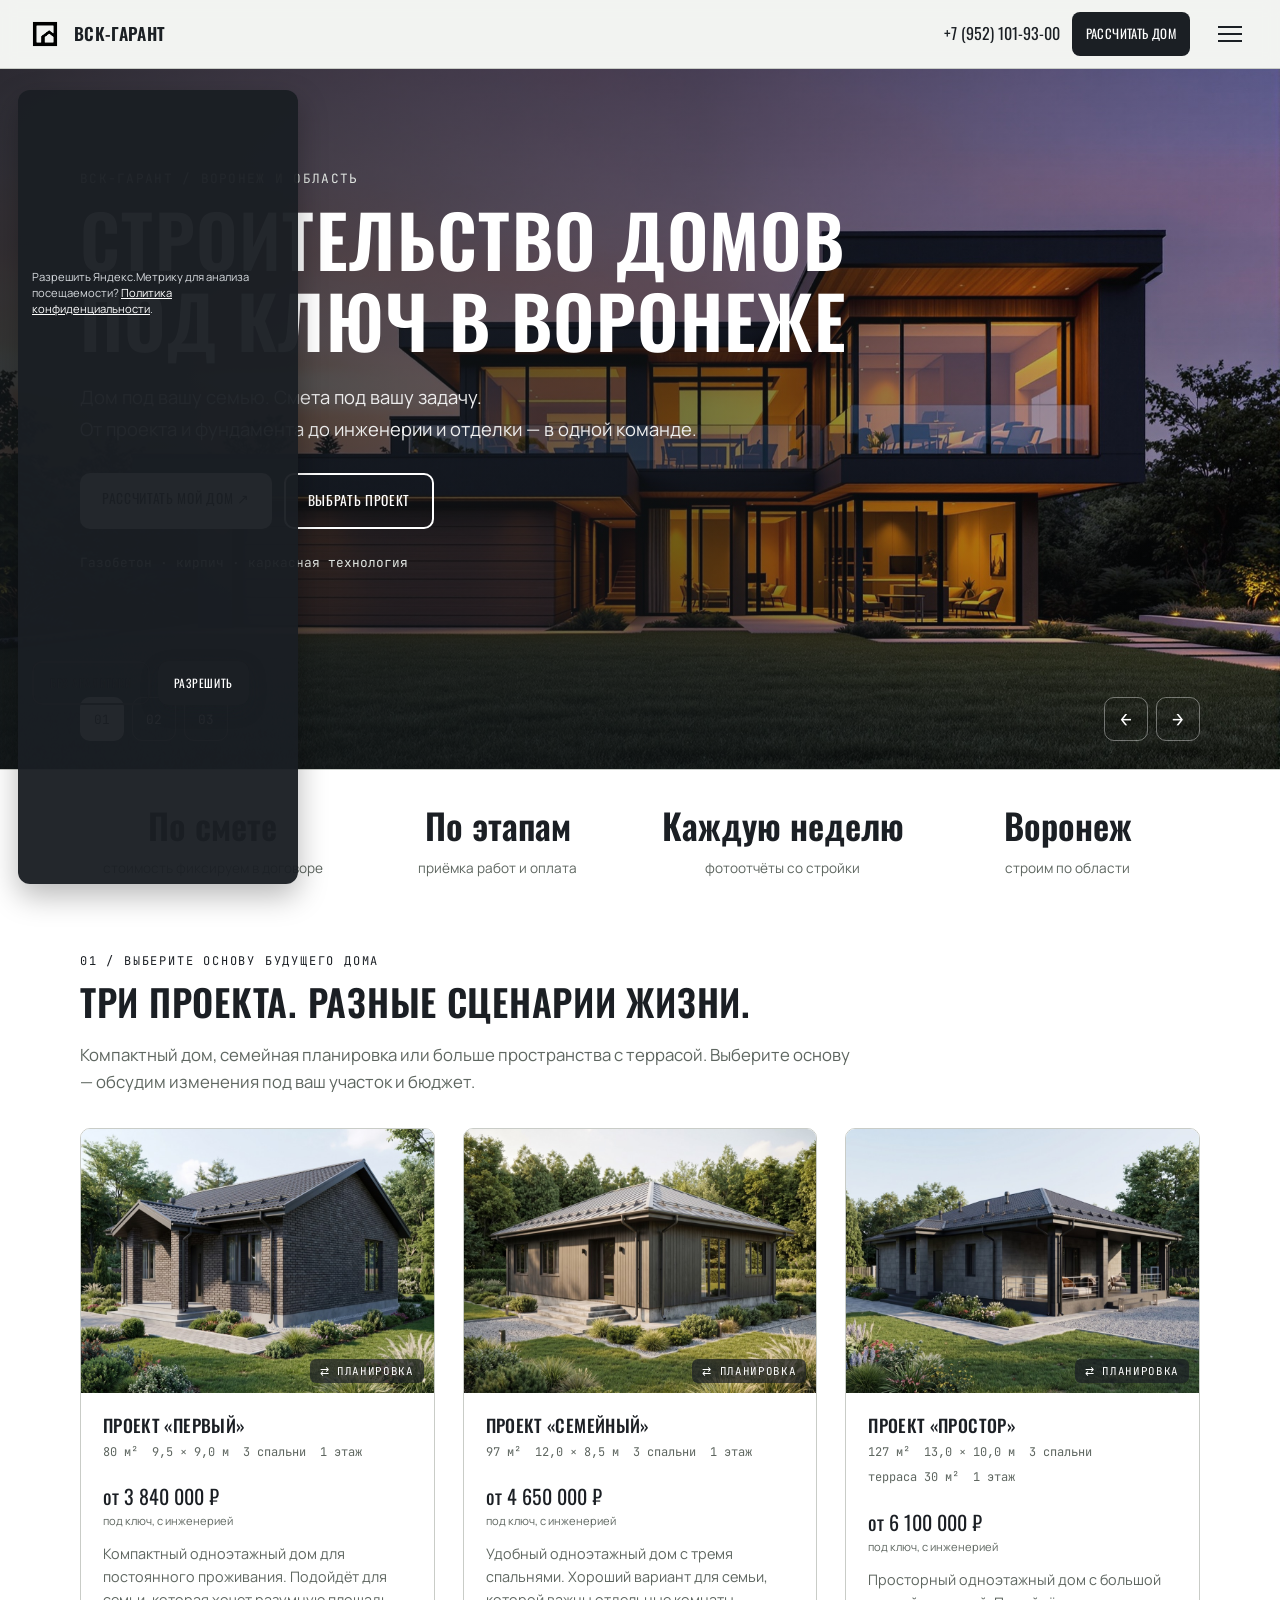
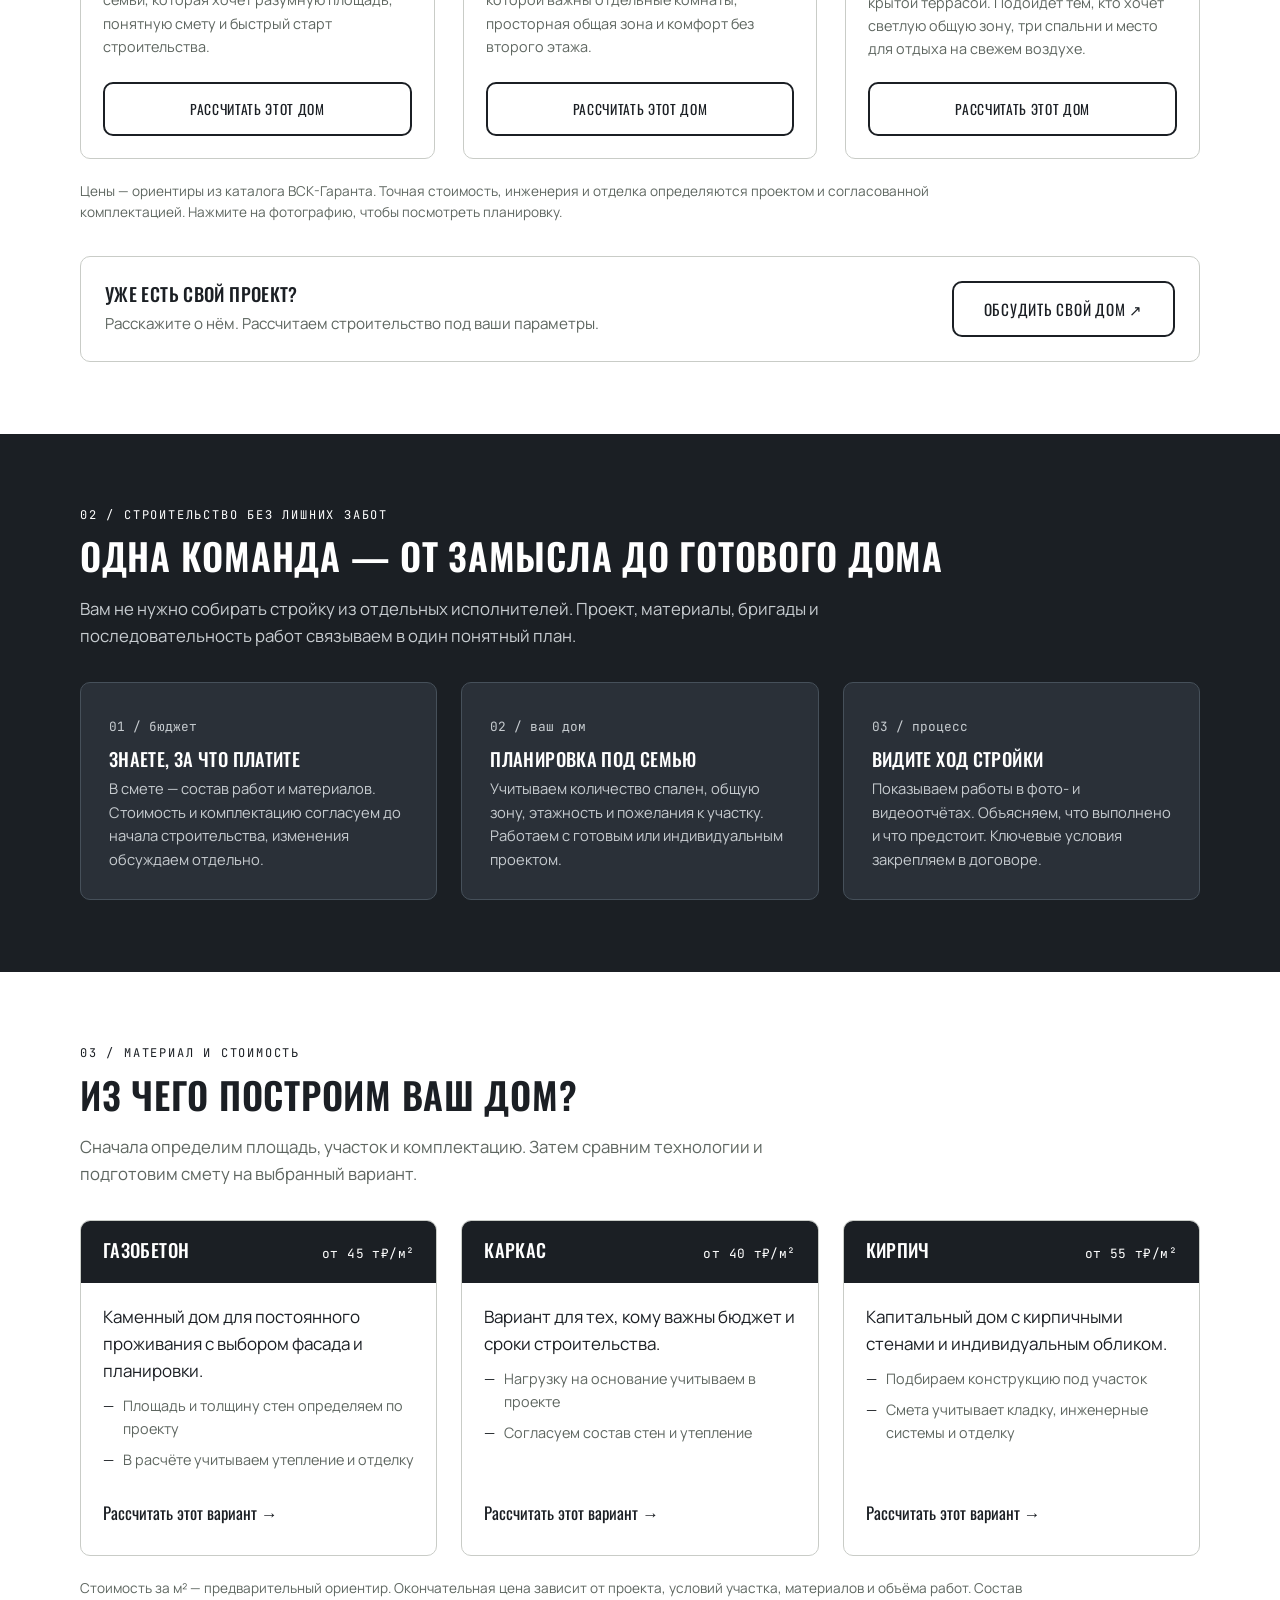
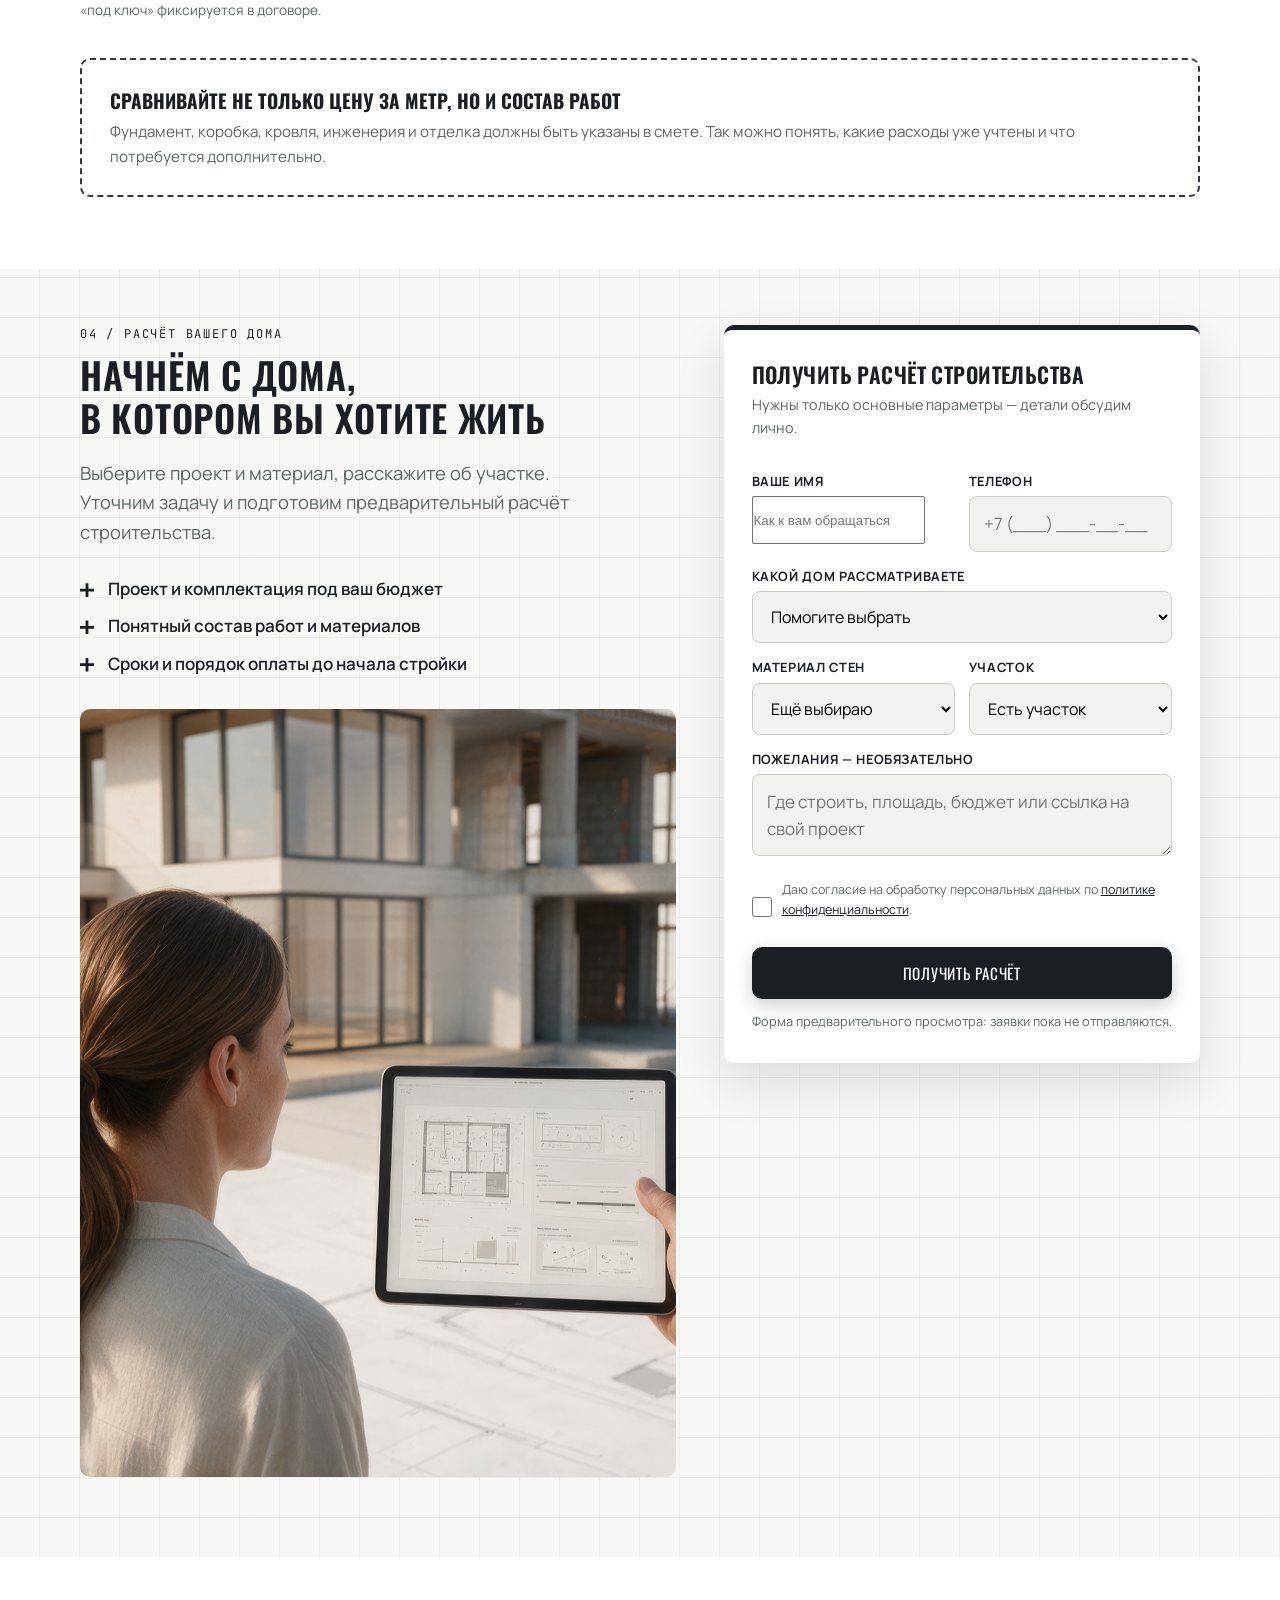
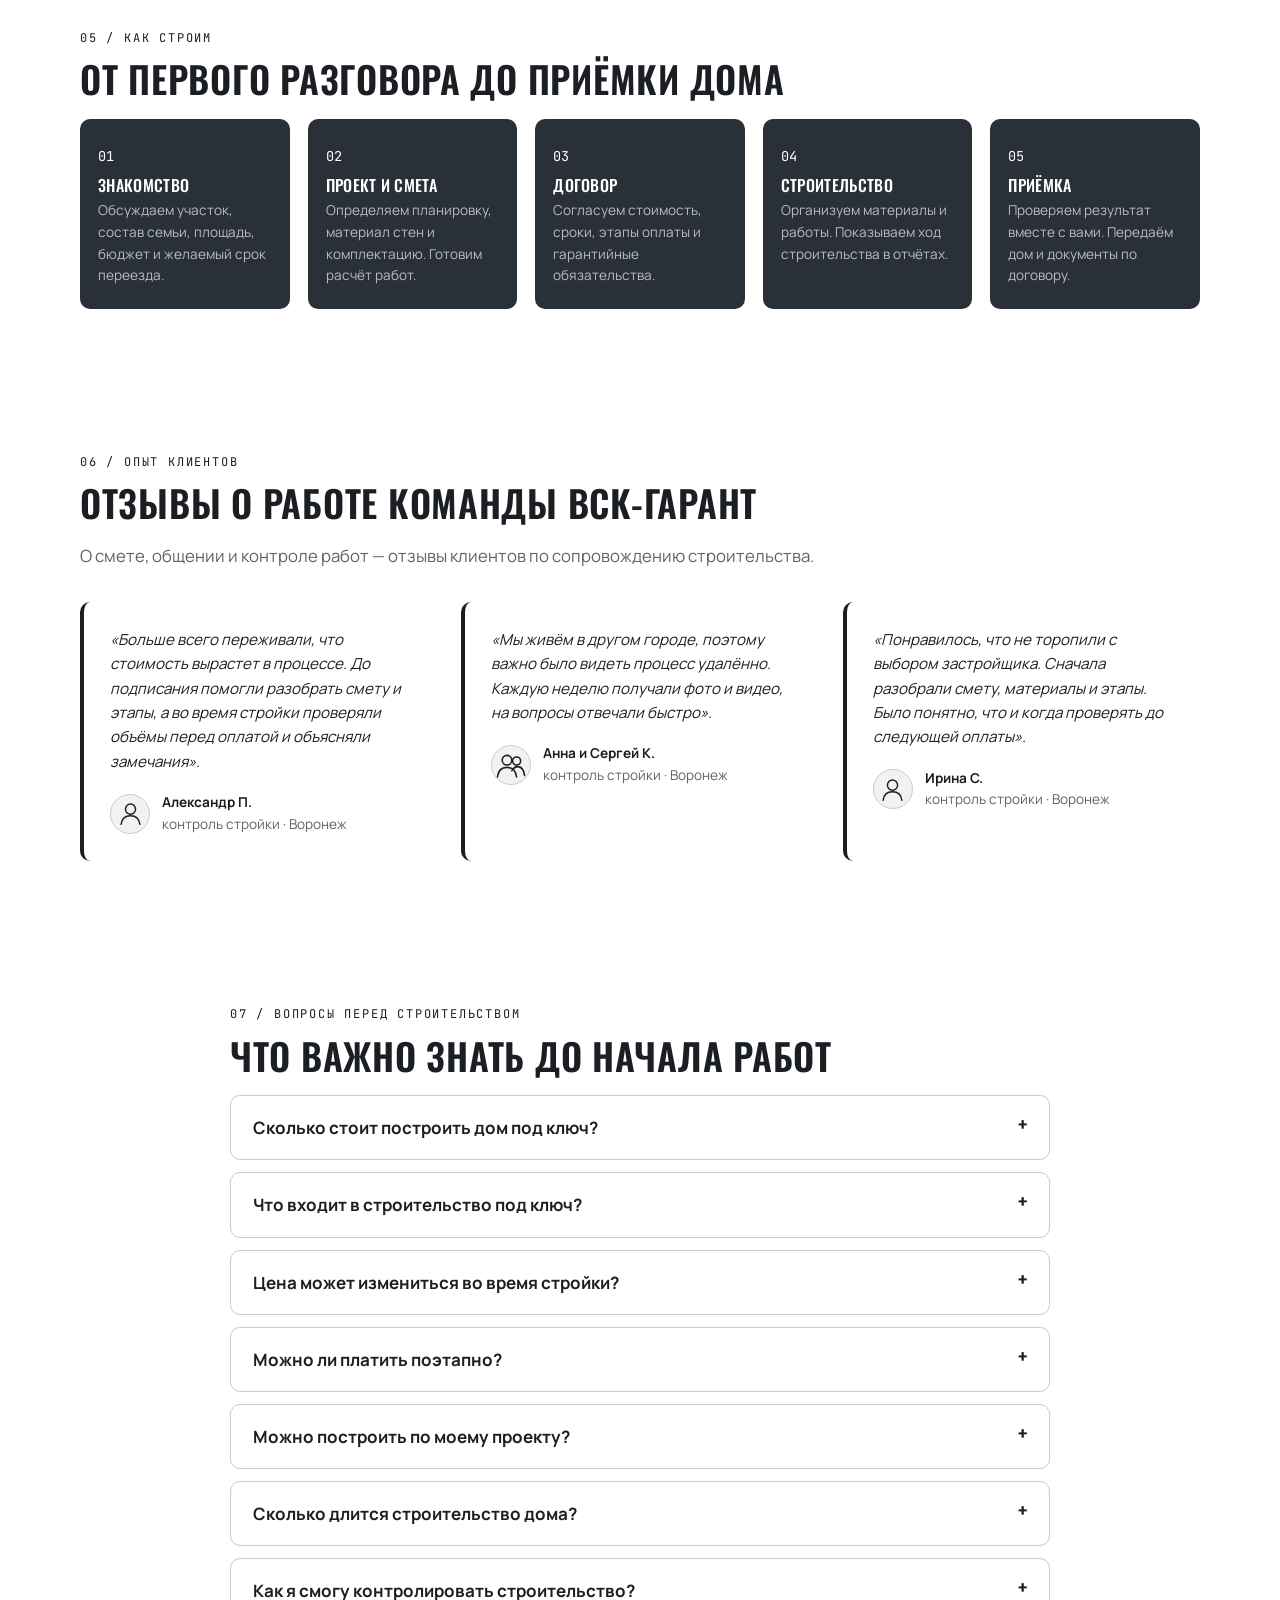
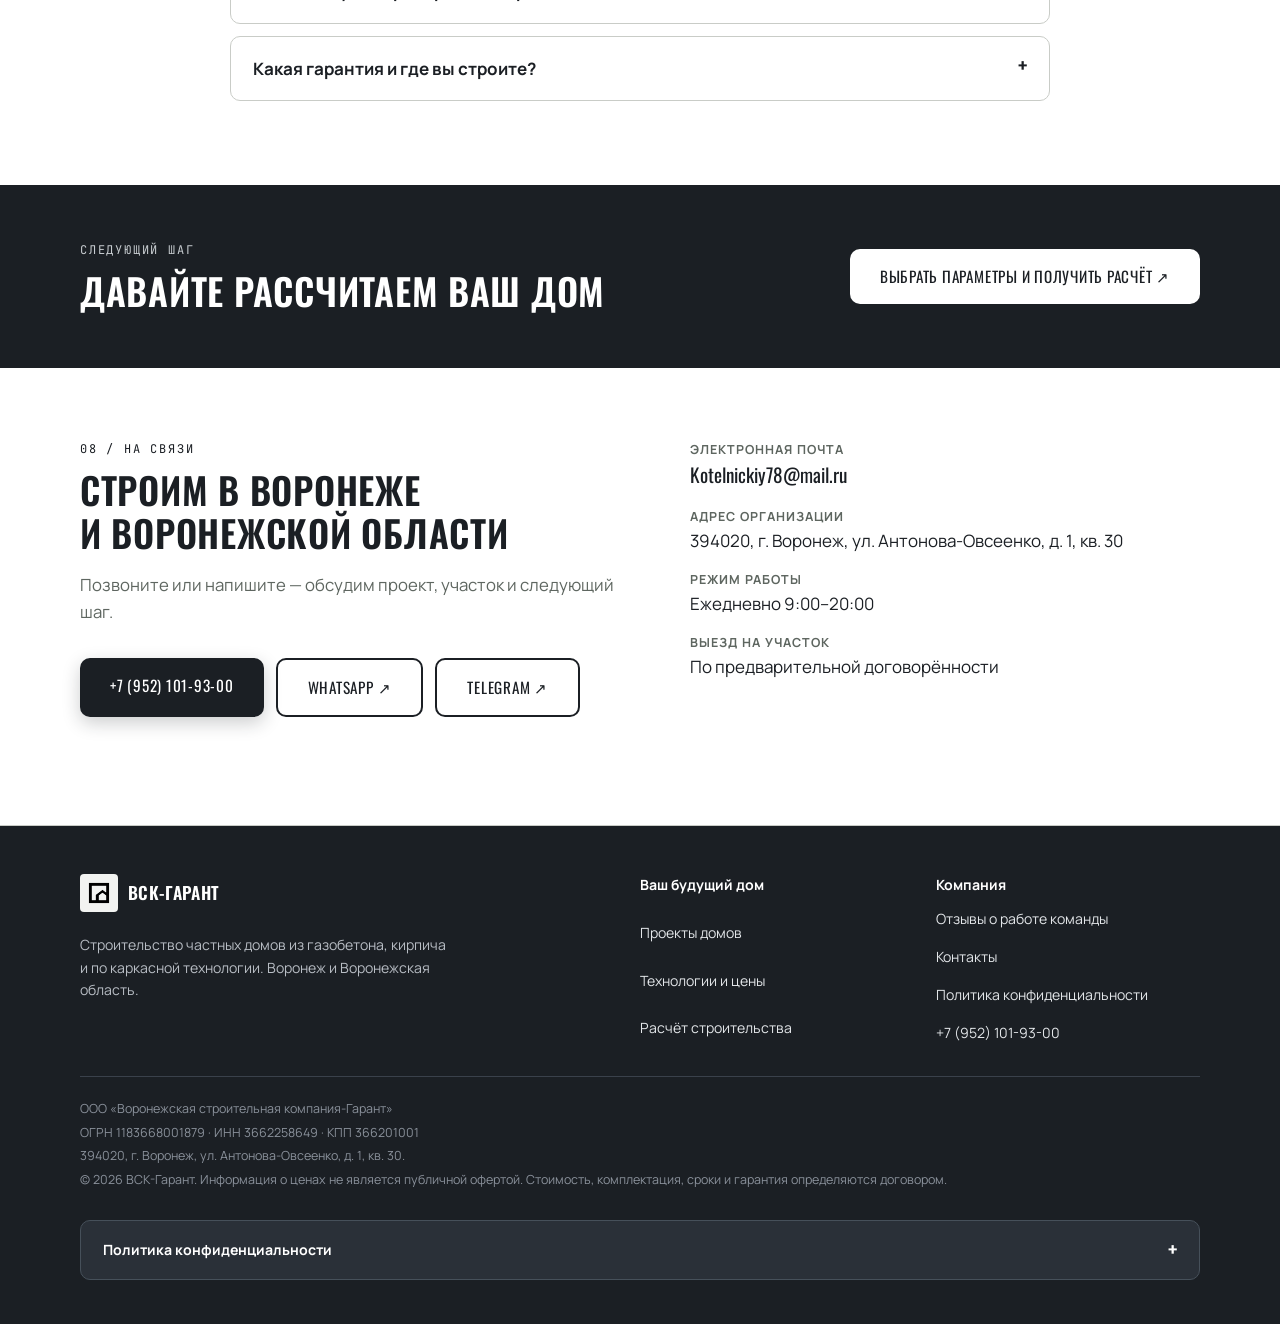
==== commit be23d2ab: "Заменить многостраничный сайт одностраничным лендингом строительства домов. Партнёрская сборка: прое" ====
--- a/index.html
+++ b/index.html
@@ -1,20 +1,17 @@
-<!DOCTYPE html>
-<html lang="ru">
-<head>
+<!DOCTYPE html><html lang="ru"><head>
 <meta charset="UTF-8">
 <meta name="viewport" content="width=device-width, initial-scale=1.0">
-<title>Контроль строительства и проверка недвижимости в Воронеже | ВСК-Гарант</title>
-<meta name="description" content="ВСК-Гарант представляет интересы клиента: контролирует строительство частного дома, помогает выбрать готовый дом и проверяет дома и квартиры в Воронеже.">
+<title>Строительство домов под ключ в Воронеже — цены | ВСК-Гарант</title>
+<meta name="description" content="Строительство домов в Воронеже и области: каркас от 40 000 ₽/м², газобетон от 45 000 ₽/м², кирпич от 55 000 ₽/м². Проекты, смета и поэтапная оплата.">
 
-<!-- SEO / canonical. БАЗОВЫЙ URL: пока сайт на GitHub Pages. TODO_CONTENT:
-     при подключении своего домена заменить https://vskgarant.ru во всех страницах. -->
+
 <link rel="canonical" href="https://vskgarant.ru/">
 <meta name="robots" content="index,follow">
 <meta property="og:type" content="website">
 <meta property="og:site_name" content="ВСК-Гарант">
 <meta property="og:locale" content="ru_RU">
-<meta property="og:title" content="Контроль строительства и проверка недвижимости в Воронеже | ВСК-Гарант">
-<meta property="og:description" content="Застройщик строит. Мы контролируем стройку на стороне клиента и проверяем дома и квартиры перед покупкой или приёмкой.">
+<meta property="og:title" content="Строительство домов под ключ в Воронеже — цены | ВСК-Гарант">
+<meta property="og:description" content="Ваш дом — от проекта до отделки. Выберите планировку, сравните технологии и получите расчёт строительства в Воронеже и области.">
 <meta property="og:url" content="https://vskgarant.ru/">
 <meta property="og:image" content="https://vskgarant.ru/assets/hero-house.jpg">
 <meta property="og:image:width" content="1800">
@@ -27,417 +24,73 @@
 <link href="https://fonts.googleapis.com/css2?family=Oswald:wght@500;600&family=Manrope:wght@400;600;700&family=JetBrains+Mono:wght@400;500&display=swap" rel="stylesheet">
 <link rel="icon" href="assets/logo.svg">
 <link rel="stylesheet" href="style.css">
-<link rel="stylesheet" href="house-intro.css">
+<link rel="stylesheet" href="landing.css">
 <link rel="stylesheet" href="lead.css">
 
-<!-- ЯНДЕКС.МЕТРИКА: создайте счётчик, вставьте код и раскомментируйте строку ниже -->
-<!-- <script>window.YM_COUNTER = 00000000;</script> -->
 
-<!-- JSON-LD. Только фактические данные (регион, телефон, вопросы со страницы).
-     Никаких выдуманных адресов, рейтингов и цен. -->
-<script type="application/ld+json">
-{
-  "@context": "https://schema.org",
-  "@type": ["HomeAndConstructionBusiness", "Organization"],
-  "@id": "https://vskgarant.ru/#organization",
-  "name": "ВСК-Гарант",
-  "legalName": "ООО «Воронежская строительная компания-Гарант»",
-  "description": "Независимый контроль строительства частных домов, подбор готовых домов и техническая проверка домов и квартир в Воронеже и Воронежской области.",
-  "url": "https://vskgarant.ru/",
-  "telephone": "+7 952 101-93-00",
-  "email": "Kotelnickiy78@mail.ru",
-  "taxID": "3662258649",
-  "address": {
-    "@type": "PostalAddress",
-    "postalCode": "394020",
-    "addressLocality": "Воронеж",
-    "streetAddress": "ул. Антонова-Овсеенко, д. 1, кв. 30",
-    "addressCountry": "RU"
-  },
-  "areaServed": { "@type": "AdministrativeArea", "name": "Воронеж и Воронежская область" },
-  "knowsAbout": ["Строительный контроль частных домов", "Контроль застройщика", "Подбор готовых домов", "Проверка квартир", "Проверка частных домов", "Приёмка недвижимости"]
-}
-</script>
-<script type="application/ld+json">
-{
-  "@context": "https://schema.org",
-  "@type": "WebSite",
-  "name": "ВСК-Гарант",
-  "url": "https://vskgarant.ru/",
-  "publisher": { "@id": "https://vskgarant.ru/#organization" },
-  "inLanguage": "ru-RU"
-}
-</script>
-<script type="application/ld+json">
-{
-  "@context": "https://schema.org",
-  "@type": "FAQPage",
-  "mainEntity": [
-    { "@type": "Question", "name": "Как понять, что выгоднее: построить дом или купить готовый?", "acceptedAnswer": { "@type": "Answer", "text": "Мы сравниваем не только цену предложения. Учитываем участок, коммуникации, отделку, сроки переезда, возможный ремонт и риски объекта. После первичной консультации вы получите два сопоставимых сценария и сможете выбрать осознанно." } },
-    { "@type": "Question", "name": "Вы сами строите дома?", "acceptedAnswer": { "@type": "Answer", "text": "Нет. Строительные работы выполняет выбранный клиентом застройщик или подрядчик. ВСК-Гарант представляет интересы клиента: проверяет исходные документы и контролирует доступные этапы, материалы, сроки и качество в объёме договора." } },
-    { "@type": "Question", "name": "Можно заказать проверку квартиры?", "acceptedAnswer": { "@type": "Answer", "text": "Да. Проверяем квартиры в новостройках перед подписанием акта и квартиры на вторичном рынке перед покупкой. Состав осмотра зависит от объекта, отделки и задачи." } },
-    { "@type": "Question", "name": "Что я получу после проверки?", "acceptedAnswer": { "@type": "Answer", "text": "Письменный результат с фотофиксацией, перечнем обнаруженных дефектов, оценкой их важности и рекомендациями. Если это входит в выбранный пакет, добавим ориентир по затратам и аргументы для переговоров с продавцом или подрядчиком." } },
-    { "@type": "Question", "name": "Проверяете ли вы документы на дом и участок?", "acceptedAnswer": { "@type": "Answer", "text": "Да. В состав услуги можно включить проверку предоставленных документов на дом и земельный участок и юридическую консультацию. Точный перечень документов и границы проверки фиксируются в договоре." } },
-    { "@type": "Question", "name": "На каком этапе можно подключить строительный контроль?", "acceptedAnswer": { "@type": "Answer", "text": "Лучше до выбора застройщика и подписания договора, но можно подключиться и на действующей стройке. Мы изучим текущую стадию и предложим точки контроля, доступные без вскрытия завершённых конструкций." } },
-    { "@type": "Question", "name": "Где вы работаете?", "acceptedAnswer": { "@type": "Answer", "text": "Основной регион — Воронеж и Воронежская область. Возможность выезда дальше и стоимость дороги согласуем отдельно." } }
-  ]
-}
-</script>
-</head>
-<body>
 
-<header>
-  <div class="container header-inner">
-    <a class="logo" href="/" aria-label="ВСК-Гарант, главная"><img class="logo-mark" src="assets/logo.svg" alt="" width="38" height="38"><span>ВСК-Гарант</span></a>
-    <nav class="main-nav" id="nav">
-      <a href="/" aria-current="page">Главная</a>
-      <a href="construction.html">Контроль стройки</a>
-      <a href="ready-homes.html">Готовые дома</a>
-      <a href="expertise.html">Проверка</a>
-      <a href="works.html">Наши работы</a>
-      <a href="contacts.html">Контакты</a>
-    </nav>
-    <div class="header-actions">
-      <a class="header-phone" href="tel:+79521019300" onclick="track('phone_click')">+7 (952) 101-93-00</a>
-      <button class="header-cta" data-open-modal="choose">Обсудить задачу</button>
-    </div>
-    <button class="burger" id="burger" aria-label="Меню"><span></span><span></span><span></span></button>
-  </div>
-</header>
 
-<!-- ===================== ПЕРВЫЙ ЭКРАН: КИНЕМАТОГРАФИЧНОЕ ИНТРО =====================
-     Визуал и анимация — как раньше (house-intro.js/css), тексты перенастроены
-     под новую модель: выбрать / проверить / контролировать стройку. Оригинал: legacy/index-legacy.html -->
-<section class="enter-house" aria-label="Знакомство с компанией">
-  <div class="eh-stage">
-    <a class="eh-skip" href="#start">Пропустить →</a>
 
-    <!-- 5 кадров фото-истории: кроссфейд по скроллу (порядок = история клиента) -->
-    <div class="eh-frame eh-first"><img src="assets/story/1.jpg" alt="Архитектурный проект частного дома на чертежах" fetchpriority="high" width="1920" height="1071"></div>
-    <div class="eh-frame"><img src="assets/story/2.jpg" alt="Семья и инженер ВСК-Гарант обсуждают строящийся дом" width="1360" height="768" loading="lazy" decoding="async"></div>
-    <div class="eh-frame"><img src="assets/story/3.jpg" alt="Инженер показывает клиентам план дома на планшете у объекта" width="1360" height="768" loading="lazy" decoding="async"></div>
-    <div class="eh-frame"><img src="assets/story/4.jpg" alt="Инженер в каске проверяет стену дома прибором" width="1360" height="768" loading="lazy" decoding="async"></div>
-    <div class="eh-frame"><img src="assets/story/5.jpg" alt="Семья в готовом светлом доме с панорамными окнами" width="1360" height="768" loading="lazy" decoding="async"></div>
 
-    <div class="eh-scrim"></div>
 
-    <div class="eh-beats">
-      <div class="eh-title">
-        <div class="eh-title-inner">
-          <span class="eh-rule"></span>
-          <h1>Контролируем строительство и проверяем недвижимость в интересах клиента</h1>
+
+
+<script type="application/ld+json">{"@context": "https://schema.org", "@type": ["HomeAndConstructionBusiness", "Organization"], "@id": "https://vskgarant.ru/#organization", "name": "ВСК-Гарант", "legalName": "ООО «Воронежская строительная компания-Гарант»", "description": "Строительство частных домов под ключ в Воронеже и Воронежской области: газобетон, кирпич и каркасная технология.", "url": "https://vskgarant.ru/", "telephone": "+7 952 101-93-00", "email": "Kotelnickiy78@mail.ru", "taxID": "3662258649", "address": {"@type": "PostalAddress", "postalCode": "394020", "addressLocality": "Воронеж", "streetAddress": "ул. Антонова-Овсеенко, д. 1, кв. 30", "addressCountry": "RU"}, "areaServed": {"@type": "AdministrativeArea", "name": "Воронеж и Воронежская область"}, "knowsAbout": ["Строительство частных домов", "Дома из газобетона", "Кирпичные дома", "Каркасные дома", "Индивидуальное проектирование"]}</script><script type="application/ld+json">{"@context": "https://schema.org", "@type": "FAQPage", "mainEntity": [{"@type": "Question", "name": "Сколько стоит построить дом под ключ?", "acceptedAnswer": {"@type": "Answer", "text": "Ориентир зависит от технологии строительства. Каркасные дома начинаются от 40 т₽/м², дома из газобетона — от 45 т₽/м², кирпичные дома — от 55 т₽/м². Точную стоимость рассчитываем после выбора площади, проекта, материалов и комплектации."}}, {"@type": "Question", "name": "Что входит в строительство под ключ?", "acceptedAnswer": {"@type": "Answer", "text": "Проект, материалы, фундамент, коробка, кровля, инженерные системы и отделка — в выбранной комплектации. Состав работ и материалов подробно фиксируем в смете. Перед сравнением цен важно проверить, что именно включено в каждое предложение."}}, {"@type": "Question", "name": "Цена может измениться во время стройки?", "acceptedAnswer": {"@type": "Answer", "text": "Стоимость фиксируется в договоре до начала работ. Если вы сами не меняете проект, материалы или комплектацию, доплат по ходу строительства не будет. Изменения сначала согласуем с вами."}}, {"@type": "Question", "name": "Можно ли платить поэтапно?", "acceptedAnswer": {"@type": "Answer", "text": "Да. Оплата делится на этапы. Вы принимаете выполненный этап и оплачиваете его. Полной предоплаты до начала строительства нет. Порядок и суммы платежей закрепляем в договоре."}}, {"@type": "Question", "name": "Можно построить по моему проекту?", "acceptedAnswer": {"@type": "Answer", "text": "Да. Можно выбрать проект из подборки, изменить планировку под свою семью или обсудить индивидуальный проект. До расчёта уточним размеры, материал стен, комплектацию и особенности участка."}}, {"@type": "Question", "name": "Сколько длится строительство дома?", "acceptedAnswer": {"@type": "Answer", "text": "Срок зависит от площади, технологии, комплектации и сезона. Ориентир по строительству — от 4 месяцев. Точную дату сдачи фиксируем в договоре."}}, {"@type": "Question", "name": "Как я смогу контролировать строительство?", "acceptedAnswer": {"@type": "Answer", "text": "Вы получаете фото- и видеоотчёты каждую неделю. Показываем выполненные работы, объясняем следующий этап и согласуем вопросы до принятия решения. Посещение объекта обсуждаем заранее."}}, {"@type": "Question", "name": "Какая гарантия и где вы строите?", "acceptedAnswer": {"@type": "Answer", "text": "Условия гарантии и ответственность сторон закрепляем в договоре на выбранный проект. Основной регион строительства — Воронеж и Воронежская область. Возможность работы за пределами области обсуждаем отдельно."}}]}</script></head><body>
+<a class="skip-link" href="#main">Перейти к содержанию</a>
+<header><div class="container header-inner"><a class="logo" href="#home" aria-label="ВСК-Гарант — начало страницы"><img class="logo-mark" src="assets/logo.svg" width="38" height="38" alt=""><span>ВСК-Гарант</span></a><nav class="main-nav" id="nav" aria-label="Разделы страницы"><a href="#projects">Проекты</a><a href="#prices">Цены</a><a href="#process">Как строим</a><a href="#reviews">Отзывы</a><a href="#faq">Вопросы</a><a href="#contacts">Контакты</a></nav><div class="header-actions"><a class="header-phone" href="tel:+79521019300" onclick="track('phone_click')">+7 (952) 101-93-00</a><a class="header-cta" href="#calc">Рассчитать дом</a></div><button class="burger" id="burger" aria-label="Открыть меню" aria-controls="nav" aria-expanded="false"><span></span><span></span><span></span></button></div></header>
+<main id="main">
+<section class="landing-hero" id="home" aria-label="Строительство домов"><div class="hero-slides" aria-roledescription="карусель" aria-label="Проект, архитектура и интерьер дома"><div class="hero-slide is-active" aria-hidden="false"><img src="assets/exterior.jpg" alt="Архитектура загородного дома" width="1800" height="1004" fetchpriority="high"></div><div class="hero-slide" aria-hidden="true"><img src="assets/hero-house.jpg" alt="Архитектурный проект частного дома" width="1800" height="1004" loading="lazy"></div><div class="hero-slide" aria-hidden="true"><img src="assets/interior.jpg" alt="Интерьер загородного дома" width="1800" height="1004" loading="lazy"></div></div><div class="hero-shade"></div><div class="container landing-hero-inner"><div class="landing-hero-copy"><span class="section-label">ВСК-Гарант / Воронеж и область</span><h1>Строительство домов<br>под ключ в Воронеже</h1><p class="hero-sub">Дом под вашу семью. Смета под вашу задачу.<br>От проекта и фундамента до инженерии и отделки — в одной команде.</p><div class="hero-buttons"><a class="btn btn-primary" href="#calc">Рассчитать мой дом ↗</a><a class="btn btn-outline on-dark" href="#projects">Выбрать проект</a></div><p class="hero-caption">Газобетон · кирпич · каркасная технология</p></div><div class="slide-controls"><div class="slide-dots"><button type="button" data-slide="0" aria-label="Слайд 1" aria-pressed="true">01</button><button type="button" data-slide="1" aria-label="Слайд 2" aria-pressed="false">02</button><button type="button" data-slide="2" aria-label="Слайд 3" aria-pressed="false">03</button></div><div class="slide-arrows"><button type="button" data-slide-prev aria-label="Предыдущий слайд">←</button><button type="button" data-slide-next aria-label="Следующий слайд">→</button></div></div></div></section>
+<div class="stats-band"><div class="container stats-grid"><div class="stat"><b>По смете</b><span>стоимость фиксируем в договоре</span></div><div class="stat"><b>По этапам</b><span>приёмка работ и оплата</span></div><div class="stat"><b>Каждую неделю</b><span>фотоотчёты со стройки</span></div><div class="stat"><b>Воронеж</b><span>строим по области</span></div></div>
+<section id="projects"><div class="container"><span class="section-label">01 / Выберите основу будущего дома</span><h2>Три проекта. Разные сценарии жизни.</h2><p class="hero-sub section-intro">Компактный дом, семейная планировка или больше пространства с террасой. Выберите основу — обсудим изменения под ваш участок и бюджет.</p><div class="projects"><article class="project-card">
+        <button class="project-media" type="button" aria-label="Показать планировку проекта Первый" aria-pressed="false">
+          <img src="assets/projects/project-1.jpg" alt="Одноэтажный кирпичный дом 80 м² — проект «Первый»" loading="lazy" width="1000" height="746">
+          <img class="plan" src="assets/projects/project-1-plan.jpg" alt="Планировка проекта «Первый»: 80 м², 3 спальни, 1 этаж" loading="lazy" width="1200" height="896">
+          <span class="media-hint">Планировка</span>
+        </button>
+        <div class="project-body">
+          <h3>Проект «Первый»</h3>
+          <div class="project-specs"><span>80 м²</span><span>9,5 × 9,0 м</span><span>3 спальни</span><span>1 этаж</span></div>
+          <p class="project-price">от 3 840 000 ₽ <small>под ключ, с инженерией</small></p>
+          <p class="project-desc">Компактный одноэтажный дом для постоянного проживания. Подойдёт для семьи, которая хочет разумную площадь, понятную смету и быстрый старт строительства.</p>
         </div>
-      </div>
-
-      <!-- Этап 1. Сравниваем покупку и строительство -->
-      <div class="eh-beat">
-        <div class="inner">
-          <span class="label">01 Сценарий</span>
-          <h2>Покупать готовое или строить</h2>
-          <p>Сравниваем готовый объект и строительство с выбранным застройщиком по бюджету, срокам, состоянию и вашим задачам.</p>
+      <div class="project-action"><button class="btn btn-outline" type="button" data-project="Первый">Рассчитать этот дом</button></div></article><article class="project-card">
+        <button class="project-media" type="button" aria-label="Показать планировку проекта Семейный" aria-pressed="false">
+          <img src="assets/projects/project-2.jpg" alt="Одноэтажный дом 97 м² с фасадом из планкена — проект «Семейный»" loading="lazy" width="1000" height="746">
+          <img class="plan" src="assets/projects/project-2-plan.jpg" alt="Планировка проекта «Семейный»: 97 м², 3 спальни, 1 этаж" loading="lazy" width="1200" height="896">
+          <span class="media-hint">Планировка</span>
+        </button>
+        <div class="project-body">
+          <h3>Проект «Семейный»</h3>
+          <div class="project-specs"><span>97 м²</span><span>12,0 × 8,5 м</span><span>3 спальни</span><span>1 этаж</span></div>
+          <p class="project-price">от 4 650 000 ₽ <small>под ключ, с инженерией</small></p>
+          <p class="project-desc">Удобный одноэтажный дом с тремя спальнями. Хороший вариант для семьи, которой важны отдельные комнаты, просторная общая зона и комфорт без второго этажа.</p>
         </div>
-      </div>
-
-      <!-- Этап 2. Проверяем объект и юридические риски -->
-      <div class="eh-beat">
-        <div class="inner">
-          <span class="label">02 Проверка</span>
-          <h2>Проверяем объект до оплаты</h2>
-          <p>Осматриваем дом или квартиру, фиксируем дефекты и объясняем технические риски до аванса, сделки или приёмки.</p>
+      <div class="project-action"><button class="btn btn-outline" type="button" data-project="Семейный">Рассчитать этот дом</button></div></article><article class="project-card">
+        <button class="project-media" type="button" aria-label="Показать планировку проекта Простор" aria-pressed="false">
+          <img src="assets/projects/project-3.jpg" alt="Одноэтажный дом 127 м² с крытой террасой — проект «Простор»" loading="lazy" width="1000" height="746">
+          <img class="plan" src="assets/projects/project-3-plan.jpg" alt="Планировка проекта «Простор»: 127 м², 3 спальни, терраса 30 м²" loading="lazy" width="1200" height="896">
+          <span class="media-hint">Планировка</span>
+        </button>
+        <div class="project-body">
+          <h3>Проект «Простор»</h3>
+          <div class="project-specs"><span>127 м²</span><span>13,0 × 10,0 м</span><span>3 спальни</span><span>терраса 30 м²</span><span>1 этаж</span></div>
+          <p class="project-price">от 6 100 000 ₽ <small>под ключ, с инженерией</small></p>
+          <p class="project-desc">Просторный одноэтажный дом с большой крытой террасой. Подойдёт тем, кто хочет светлую общую зону, три спальни и место для отдыха на свежем воздухе.</p>
         </div>
-      </div>
-
-      <!-- Этап 3. Контролируем строительство -->
-      <div class="eh-beat">
-        <div class="inner">
-          <span class="label">03 Контроль стройки</span>
-          <h2>Контролируем застройщика</h2>
-          <p>Застройщик выполняет работы. Мы контролируем проект, смету, материалы, сроки и ключевые этапы на стороне клиента.</p>
-        </div>
-      </div>
-
-      <!-- Этап 4. Проверяем итоговый результат -->
-      <div class="eh-beat">
-        <div class="inner">
-          <span class="label">04 Результат</span>
-          <h2>Принимаем готовый результат</h2>
-          <p>Проводим итоговую техническую проверку, фиксируем замечания и помогаем принять дом или квартиру на основании фактов.</p>
-          <a class="eh-cta" href="#start">Подобрать решение</a>
-        </div>
-      </div>
-    </div>
-
-    <div class="eh-hint"><span>листайте вниз</span><span class="mouse"></span></div>
-    <div class="eh-progress"></div>
-  </div>
-</section>
-
-<!-- ===================== БЛОК 1. ПОДЗАГОЛОВОК + ТРИ СЦЕНАРИЯ ===================== -->
-<section class="hero" id="start" style="padding-bottom:56px">
-  <div class="container">
-    <span class="section-label">Независимая сторона клиента</span>
-    <h2 style="max-width:960px">Застройщик строит. ВСК-Гарант контролирует результат в ваших интересах</h2>
-    <p class="hero-sub" style="max-width:820px">Мы не продаём строительные работы и материалы. Помогаем проверить застройщика, проект, смету и договор, контролируем ход стройки и принимаем этапы. Отдельно подбираем готовые дома и проверяем дома и квартиры перед покупкой или приёмкой.</p>
-    <p style="margin:0 0 34px;display:flex;gap:14px;flex-wrap:wrap">
-      <button class="btn btn-primary" data-open-modal="choose">Подобрать решение</button>
-      <a class="btn btn-outline" href="ready-homes.html">Смотреть готовые дома</a>
-    </p>
-
-    <div class="scenarios">
-      <a class="scenario" href="construction.html">
-        <span class="num">01 / контроль стройки</span>
-        <h3>Строю частный дом</h3>
-        <p>Проверим предложение застройщика и будем контролировать проект, смету, материалы, сроки и качество этапов.</p>
-        <span class="go">Как проходит контроль →</span>
-      </a>
-      <a class="scenario" href="ready-homes.html">
-        <span class="num">02 / готовые дома</span>
-        <h3>Хочу купить готовый дом</h3>
-        <p>Найдём варианты в базе и на рынке, сравним и проверим перед сделкой.</p>
-        <span class="go">Перейти к домам →</span>
-      </a>
-      <a class="scenario" href="expertise.html">
-        <span class="num">03 / проверка</span>
-        <h3>Проверить дом или квартиру</h3>
-        <p>Проведём технический осмотр перед авансом, сделкой, подписанием акта или продолжением ремонта.</p>
-        <span class="go">Выбрать тип проверки →</span>
-      </a>
-    </div>
-  </div>
-</section>
-
-<!-- ===================== БЛОК 2. ДИАГНОСТИЧЕСКАЯ ФОРМА ===================== -->
-<section class="reveal" style="padding-top:0">
-  <div class="container hero-grid">
-    <div>
-      <span class="section-label">Начните с вашей задачи</span>
-      <h2>Подключимся до договора или к уже начатой стройке</h2>
-      <p class="hero-sub">Расскажите, что уже есть: участок, проект, предложение застройщика, действующая стройка, найденный дом или квартира на приёмке. Определим риски и предложим понятный следующий шаг.</p>
-      <ul class="hero-points">
-        <li>Проверим застройщика, проект, смету и условия договора</li>
-        <li>Определим критичные этапы и календарный план контроля</li>
-        <li>Проверим дом или квартиру до оплаты и подписания акта</li>
-        <li>Зафиксируем выводы и замечания в понятном виде</li>
-      </ul>
-    </div>
-
-    <div class="lead-card" id="calc">
-      <h3>Получить консультацию</h3>
-      <p>Оставьте контакты — специалист свяжется в рабочее время, уточнит задачу и предложит следующий шаг.</p>
-      <form data-lead>
-        <label for="f-name">Ваше имя</label>
-        <input type="text" id="f-name" name="name" required autocomplete="name" placeholder="Иван">
-        <label for="f-phone">Телефон</label>
-        <input type="tel" id="f-phone" name="phone" required autocomplete="tel" placeholder="+7 (___) ___-__-__">
-        <label for="f-type">Что вы планируете</label>
-        <select id="f-type" name="intent">
-          <option value="construction">Нужен контроль стройки</option>
-          <option value="ready">Купить готовый</option>
-          <option value="expertise">Проверить дом или квартиру</option>
-          <option value="choose" selected>Пока выбираю</option>
-        </select>
-        <label for="f-msg">Комментарий (необязательно)</label>
-        <textarea id="f-msg" name="comment" rows="3" placeholder="Например: рассматриваю дом до 6 млн, участок в пригороде"></textarea>
-        <div class="hp-field"><label>Не заполняйте<input type="text" name="company" tabindex="-1" autocomplete="off"></label></div>
-        <div class="consent">
-          <input type="checkbox" id="f-consent" required>
-          <label for="f-consent">Нажимая кнопку, я соглашаюсь на обработку персональных данных и принимаю <a href="privacy.html">политику конфиденциальности</a></label>
-        </div>
-        <button type="submit" class="btn btn-primary">Получить консультацию</button>
-        <p class="form-status"></p>
-      </form>
-    </div>
-  </div>
-</section>
-
-<!-- ===================== ПОЛОСА ДОВЕРИЯ (без выдуманных цифр) ===================== -->
-    <!-- TODO_CONTENT: когда владелец подтвердит фактические счётчики (объектов под контролем,
-     подобрано/проверено, лет опыта) — заменить эти плашки на числа. Пока — проверяемые факты. -->
-<div class="stats-band">
-  <div class="container stats-grid">
-    <div class="stat"><b>Независимо</b><span>не строим и не продаём материалы</span></div>
-    <div class="stat"><b>До закрытия</b><span>проверяем ключевые и скрытые этапы вовремя</span></div>
-    <div class="stat"><b>Дом и квартира</b><span>проверка перед покупкой или приёмкой</span></div>
-    <div class="stat"><b>Воронеж</b><span>и область — выезд на участок по договорённости</span></div>
-  </div>
-</div>
-
-<!-- ===================== БЛОК 3. ЕДИНАЯ СИСТЕМА ===================== -->
-<section class="reveal">
-  <div class="container">
-    <span class="section-label">Одна команда, три задачи</span>
-    <h2>Контролируем путь к недвижимости, но не подменяем исполнителей</h2>
-    <p class="hero-sub" style="max-width:850px;margin-bottom:30px">Застройщик или подрядчик отвечает за выполнение работ. Продавец отвечает за предоставленную информацию об объекте. ВСК-Гарант представляет клиента: проверяет доступные факты, фиксирует риски и помогает принимать решения до оплаты.</p>
-    <div class="grid-3">
-      <div class="adv-card">
-        <span class="num">01 / контроль стройки</span>
-        <h3>Представитель на вашей стороне</h3>
-        <p>Проверяем проект, смету и договор, определяем точки контроля, принимаем доступные этапы и фиксируем отклонения.</p>
-        <p style="margin-top:14px"><a class="scenario-link" href="construction.html" style="font-weight:700;border-bottom:2px solid var(--graphite)">Подробнее о контроле стройки →</a></p>
-      </div>
-      <div class="adv-card">
-        <span class="num">02 / готовые дома</span>
-        <h3>Переезд без долгой стройки</h3>
-        <p>Подбираем дома по важным критериям, организуем просмотры, сравниваем состояние и расходы, сопровождаем выбор и сделку.</p>
-        <p style="margin-top:14px"><a href="ready-homes.html" style="font-weight:700;border-bottom:2px solid var(--graphite)">Смотреть готовые дома →</a></p>
-      </div>
-      <div class="adv-card">
-        <span class="num">03 / проверка</span>
-        <h3>Дом или квартира по фактам</h3>
-        <p>Проверяем новостройки, вторичные квартиры, частные дома и недострои перед покупкой, приёмкой или продолжением работ.</p>
-        <p style="margin-top:14px"><a href="expertise.html" style="font-weight:700;border-bottom:2px solid var(--graphite)">Заказать проверку →</a></p>
-      </div>
-    </div>
-  </div>
-</section>
-
-<!-- ===================== БЛОК 4. ПОЧЕМУ НАМ ДОВЕРЯЮТ ===================== -->
-<section class="reveal" style="padding-top:0">
-  <div class="container">
-    <span class="section-label">Конкурентные преимущества</span>
-    <h2>Контроль начинается раньше приёмки и заканчивается понятным результатом</h2>
-    <div class="grid-3">
-      <div class="adv-card"><span class="num">01 / независимость</span><h3>Не зарабатываем на строительных работах</h3><p>Наш договор заключается с клиентом на контроль и сопровождение. Мы не продаём материалы и не принимаем работу сами у себя.</p></div>
-      <div class="adv-card"><span class="num">02 / раннее подключение</span><h3>Проверяем до подписания</h3><p>Начинаем с предложения застройщика, проекта, сметы, графика и договора, когда условия ещё можно изменить.</p></div>
-      <div class="adv-card"><span class="num">03 / этапность</span><h3>Не ждём финальной приёмки</h3><p>Контролируем доступные ключевые и скрытые работы до их закрытия следующими конструкциями и отделкой.</p></div>
-      <div class="adv-card"><span class="num">04 / сроки</span><h3>Сравниваем план и факт</h3><p>Фиксируем отставание, запрашиваем у застройщика объяснение и план восстановления графика.</p></div>
-      <div class="adv-card"><span class="num">05 / материалы</span><h3>Проверяем согласованные решения</h3><p>Сопоставляем доступные материалы и выполненные объёмы с проектом, сметой и согласованными заменами.</p></div>
-      <div class="adv-card"><span class="num">06 / доказательность</span><h3>Передаём факты, а не впечатления</h3><p>Фотофиксация, перечень замечаний, приоритеты и рекомендации помогают клиенту принимать решения и вести переговоры.</p></div>
-    </div>
-  </div>
-</section>
-
-<!-- ===================== СРАВНЕНИЕ ФОРМАТОВ ===================== -->
-<section class="reveal" style="padding-top:0">
-  <div class="container">
-    <span class="section-label">Разница в подходе</span>
-    <h2>Почему одной приёмки в конце недостаточно</h2>
-    <p class="hero-sub" style="max-width:880px;margin-bottom:26px">Застройщик отвечает за выполнение работ, разовый специалист оценивает доступное состояние в день выезда. ВСК-Гарант представляет интересы клиента на протяжении согласованных этапов и помогает обнаруживать отклонения до их закрытия.</p>
-    <div class="comparison-scroll" tabindex="0" aria-label="Сравнение застройщика, разовой приёмки и сопровождения ВСК-Гарант">
-      <table class="service-comparison">
-        <thead><tr><th>Что сравниваем</th><th>Застройщик или подрядчик</th><th>Разовая приёмка</th><th>ВСК-Гарант</th></tr></thead>
-        <tbody>
-          <tr><th>Когда подключается</th><td>После заключения договора</td><td>Перед передачей объекта или покупкой</td><td>До выбора застройщика или на текущем этапе стройки</td></tr>
-          <tr><th>Проект, смета, договор</th><td>Готовит предложение и выполняет согласованный объём</td><td>Обычно не входит в разовый осмотр</td><td>Проверяем до подписания и фиксируем вопросы для переговоров</td></tr>
-          <tr><th>Скрытые работы</th><td>Выполняет и закрывает следующим этапом</td><td>После закрытия часто недоступны</td><td>Планируем контрольные точки до закрытия доступных работ</td></tr>
-          <tr><th>Сроки и объёмы</th><td>Организует производство работ</td><td>Обычно не отслеживает динамику</td><td>Сопоставляем план и факт, фиксируем отклонения до оплаты этапа</td></tr>
-          <tr><th>Результат для клиента</th><td>Выполненные работы по договору</td><td>Перечень дефектов на дату осмотра</td><td>История контроля, фотофиксация, замечания и рекомендации по следующим действиям</td></tr>
-        </tbody>
-      </table>
-    </div>
-    <p class="note-var" style="margin-top:14px">Конкретный состав проверки зависит от договора, стадии объекта и доступности конструкций. ВСК-Гарант не подменяет застройщика, проектировщика или судебного эксперта.</p>
-  </div>
-</section>
-
-<!-- ===================== БЛОК 5. ГОТОВЫЕ ДОМА (превью) ===================== -->
-<section class="reveal" style="padding-top:0">
-  <div class="container">
-    <span class="section-label">Готовые дома</span>
-    <h2>Дома, которые можно сравнивать не только по фотографиям</h2>
-    <p class="hero-sub" style="max-width:820px;margin-bottom:20px">Собираем варианты из собственной базы и открытого рынка. Для каждого дома показываем ключевые характеристики, состояние, коммуникации и то, что ещё потребует вложений. Объекты, прошедшие нашу проверку, отмечаем отдельно.</p>
-    <div class="filters" aria-hidden="true">
-      <span class="chip active">Все районы</span><span class="chip">До 5 млн</span><span class="chip">5–10 млн</span><span class="chip">От 10 млн</span><span class="tag checked" style="align-self:center">Проверен специалистом</span>
-    </div>
-    <p><a href="ready-homes.html" class="btn btn-outline">Смотреть все готовые дома</a>
-       &nbsp;&nbsp;<a href="ready-homes.html#podbor" style="font-weight:700;border-bottom:2px solid var(--graphite)">Заказать индивидуальный подбор →</a></p>
-  </div>
-</section>
-
-<!-- ===================== БЛОК 6. ПРОВЕРКА НЕДВИЖИМОСТИ ===================== -->
-<section class="dark-section reveal">
-  <div class="container">
-    <span class="section-label">Проверка до решения</span>
-    <h2>Проверим дом или квартиру до оплаты и подписания акта</h2>
-    <p class="hero-sub" style="max-width:850px;color:#B8BDC4">Проверяем квартиры в новостройках и на вторичном рынке, частные дома и недострои. Состав осмотра зависит от объекта: геометрия, отделка, окна, доступные инженерные системы, конструкции дома, участок и документы по согласованной задаче.</p>
-    <div class="grid-3" style="margin-top:24px">
-      <div class="step" style="background:var(--graphite-2)"><h3>Квартира</h3>
-        <ul class="checklist">
-          <li>Геометрия и качество отделки</li>
-          <li>Окна, двери и примыкания</li>
-          <li>Доступная электрика и сантехника</li>
-          <li>Отопление, вентиляция и следы влаги</li>
-        </ul>
-      </div>
-      <div class="step" style="background:var(--graphite-2)"><h3>Частный дом</h3>
-        <ul class="checklist">
-          <li>Участок и доступный фундамент</li>
-          <li>Стены, перекрытия и кровля</li>
-          <li>Фасад, окна и инженерные системы</li>
-          <li>Видимые дефекты и будущие расходы</li>
-        </ul>
-      </div>
-      <div class="step" style="background:var(--graphite-2)"><h3>Результат</h3>
-        <p style="font-size:.88rem;color:#B8BDC4">Фотофиксация, перечень дефектов, оценка значимости и рекомендации для приёмки, переговоров или решения о покупке. Границы проверки фиксируем до выезда.</p>
-      </div>
-    </div>
-    <p style="margin-top:26px;display:flex;gap:14px;flex-wrap:wrap">
-      <a class="btn btn-primary" href="expertise.html">Выбрать проверку</a>
-      <a class="btn btn-outline on-dark" href="expertise.html#example">Посмотреть пример отчёта</a>
-    </p>
-  </div>
-</section>
-
-<!-- ===================== БЛОК 7. КОНТРОЛЬ СТРОЙКИ ===================== -->
-<section class="reveal">
-  <div class="container">
-    <span class="section-label">Контроль строительства</span>
-    <h2>От предложения застройщика до итоговой приёмки</h2>
-    <p class="hero-sub" style="max-width:850px;margin-bottom:20px">Мы не строим дом своими силами. Помогаем клиенту выбрать и контролировать застройщика, проверяем исходные условия, принимаем доступные этапы и фиксируем отклонения до того, как их станет сложно или дорого исправлять.</p>
-    <div class="steps">
-      <div class="step"><h3>Аудит предложения</h3><p>Проверяем проект, комплектацию, смету, график, порядок платежей и договор.</p></div>
-      <div class="step"><h3>План контроля</h3><p>Определяем точки выезда до закрытия важных и скрытых работ.</p></div>
-      <div class="step"><h3>Проверка этапов</h3><p>Сопоставляем доступные работы, материалы и объёмы с согласованными решениями.</p></div>
-      <div class="step"><h3>Сроки и замечания</h3><p>Фиксируем отставание и дефекты, передаём перечень вопросов клиенту и застройщику.</p></div>
-      <div class="step"><h3>Итоговая приёмка</h3><p>Проверяем доступный результат и незакрытые замечания перед завершением расчётов.</p></div>
-    </div>
-    <p style="margin-top:26px"><a class="btn btn-primary" href="construction.html">Подробнее о контроле стройки</a></p>
-  </div>
-</section>
-
-<!-- ===================== БЛОК 8. НАШИ РАБОТЫ (превью) ===================== -->
-<section class="reveal" style="padding-top:0">
-  <div class="container">
-    <span class="section-label">Кейсы</span>
-    <h2>Контролировали, подобрали, проверили</h2>
-    <p class="hero-sub" style="max-width:820px">Показываем не только красивые фотографии, но и исходную задачу, ограничения, принятые решения и итог для клиента.</p>
-    <div class="filters">
-      <span class="chip active">Все</span><span class="chip">Контроль стройки</span><span class="chip">Подобрали</span><span class="chip">Проверили</span>
-    </div>
-    <p style="margin-top:18px"><a href="works.html" class="btn btn-outline">Смотреть все работы</a></p>
-  </div>
-</section>
-
-<!-- ===================== БЛОК 10. КАК ПРОХОДИТ РАБОТА ===================== -->
-<section class="dark-section reveal">
-  <div class="container">
-    <span class="section-label">Понятный процесс</span>
-    <h2>От запроса до обоснованного решения</h2>
-    <div class="steps">
-      <div class="step"><h3>Знакомство</h3><p>Вы рассказываете, какой дом нужен, где хотите жить, какой бюджет и сроки рассматриваете.</p></div>
-      <div class="step"><h3>Стратегия</h3><p>Определяем сценарий: контроль стройки, готовый дом, проверка объекта или сравнение вариантов.</p></div>
-      <div class="step"><h3>Подбор и расчёты</h3><p>Готовим варианты, предварительный бюджет и перечень вопросов, которые нужно проверить.</p></div>
-      <div class="step"><h3>Проверка и согласование</h3><p>Изучаем объект, проект или предложение подрядчика, фиксируем риски и согласуем шаги.</p></div>
-      <div class="step"><h3>Сопровождение</h3><p>Представляем ваши интересы при взаимодействии с застройщиком, продавцом или подрядчиком в объёме договора.</p></div>
-    </div>
-  </div>
-</section>
-
-<!-- ===================== БЛОК 11. ОТЗЫВЫ ===================== -->
-<section class="reveal">
-  <div class="container">
-    <span class="section-label">Опыт клиентов</span>
-    <h2>Что изменилось после нашей работы</h2>
-    <!-- TODO_CONTENT: тексты отзывов — только реальные, с разрешением на публикацию,
-         желательно с фото или ссылкой на объект. Отзывы по подбору и проверке
-         добавить, когда появятся первые. Направление задаётся через data-case:
-         build = контроль стройки, select = подбор, check = проверка. -->
-    <div class="filters">
-      <span class="chip active" data-filter="all">Все</span>
-      <span class="chip" data-filter="build">Контроль стройки</span>
-      <span class="chip" data-filter="select">Подбор</span>
-      <span class="chip" data-filter="check">Проверка</span>
-    </div>
-    <div class="reviews" style="margin-top:22px">
+      <div class="project-action"><button class="btn btn-outline" type="button" data-project="Простор">Рассчитать этот дом</button></div></article></div><p class="price-note">Цены — ориентиры из каталога ВСК-Гаранта. Точная стоимость, инженерия и отделка определяются проектом и согласованной комплектацией. Нажмите на фотографию, чтобы посмотреть планировку.</p><div class="custom-project"><div><h3>Уже есть свой проект?</h3><p>Расскажите о нём. Рассчитаем строительство под ваши параметры.</p></div><button class="btn btn-outline" type="button" data-project="Индивидуальный проект">Обсудить свой дом ↗</button></div></div></section>
+<section class="dark-section" id="approach"><div class="container"><span class="section-label">02 / Строительство без лишних забот</span><h2>Одна команда — от замысла до готового дома</h2><p class="section-intro">Вам не нужно собирать стройку из отдельных исполнителей. Проект, материалы, бригады и последовательность работ связываем в один понятный план.</p><div class="grid-3"><article class="adv-card"><span class="num">01 / бюджет</span><h3>Знаете, за что платите</h3><p>В смете — состав работ и материалов. Стоимость и комплектацию согласуем до начала строительства, изменения обсуждаем отдельно.</p></article><article class="adv-card"><span class="num">02 / ваш дом</span><h3>Планировка под семью</h3><p>Учитываем количество спален, общую зону, этажность и пожелания к участку. Работаем с готовым или индивидуальным проектом.</p></article><article class="adv-card"><span class="num">03 / процесс</span><h3>Видите ход стройки</h3><p>Показываем работы в фото- и видеоотчётах. Объясняем, что выполнено и что предстоит. Ключевые условия закрепляем в договоре.</p></article></div></div></section>
+<section id="prices"><div class="container"><span class="section-label">03 / Материал и стоимость</span><h2>Из чего построим ваш дом?</h2><p class="hero-sub section-intro">Сначала определим площадь, участок и комплектацию. Затем сравним технологии и подготовим смету на выбранный вариант.</p><div class="grid-3"><article class="tech-card"><div class="tech-head"><h3>Газобетон</h3><span class="mono">от 45 т₽/м²</span></div><div class="tech-body"><p>Каменный дом для постоянного проживания с выбором фасада и планировки.</p><ul><li>Площадь и толщину стен определяем по проекту</li><li>В расчёте учитываем утепление и отделку</li></ul></div><div class="tech-foot"><a href="#calc" data-material="Газобетон">Рассчитать этот вариант →</a></div></article><article class="tech-card"><div class="tech-head"><h3>Каркас</h3><span class="mono">от 40 т₽/м²</span></div><div class="tech-body"><p>Вариант для тех, кому важны бюджет и сроки строительства.</p><ul><li>Нагрузку на основание учитываем в проекте</li><li>Согласуем состав стен и утепление</li></ul></div><div class="tech-foot"><a href="#calc" data-material="Каркас">Рассчитать этот вариант →</a></div></article><article class="tech-card"><div class="tech-head"><h3>Кирпич</h3><span class="mono">от 55 т₽/м²</span></div><div class="tech-body"><p>Капитальный дом с кирпичными стенами и индивидуальным обликом.</p><ul><li>Подбираем конструкцию под участок</li><li>Смета учитывает кладку, инженерные системы и отделку</li></ul></div><div class="tech-foot"><a href="#calc" data-material="Кирпич">Рассчитать этот вариант →</a></div></article></div><p class="price-note">Стоимость за м² — предварительный ориентир. Окончательная цена зависит от проекта, условий участка, материалов и объёма работ. Состав «под ключ» фиксируется в договоре.</p><div class="guarantee"><div><b>Сравнивайте не только цену за метр, но и состав работ</b><p>Фундамент, коробка, кровля, инженерия и отделка должны быть указаны в смете. Так можно понять, какие расходы уже учтены и что потребуется дополнительно.</p></div></div></div></section>
+<section class="hero" id="calc"><div class="container hero-grid"><div><span class="section-label">04 / Расчёт вашего дома</span><h2>Начнём с дома,<br>в котором вы хотите жить</h2><p class="hero-sub">Выберите проект и материал, расскажите об участке. Уточним задачу и подготовим предварительный расчёт строительства.</p><ul class="hero-points"><li>Проект и комплектация под ваш бюджет</li><li>Понятный состав работ и материалов</li><li>Сроки и порядок оплаты до начала стройки</li></ul><img class="consult-image" src="assets/story/3.jpg" alt="Обсуждение проекта дома" width="1360" height="768" loading="lazy"></div><div class="lead-card"><h3>Получить расчёт строительства</h3><p>Нужны только основные параметры — детали обсудим лично.</p><form data-lead data-intent="construction">
+ <div class="form-fields"><div><label for="calc-name">Ваше имя</label><input id="calc-name" name="name" autocomplete="name" required maxlength="80" placeholder="Как к вам обращаться"></div>
+ <div><label for="calc-phone">Телефон</label><input id="calc-phone" name="phone" type="tel" inputmode="tel" autocomplete="tel" required minlength="10" maxlength="24" placeholder="+7 (___) ___-__-__"></div></div>
+ <label for="calc-project">Какой дом рассматриваете</label><select id="calc-project" name="project"><option value="Помогите выбрать">Помогите выбрать</option><option>Первый — 80 м²</option><option>Семейный — 97 м²</option><option>Простор — 127 м²</option><option>Индивидуальный проект</option></select>
+ <div class="form-fields"><div><label for="calc-material">Материал стен</label><select id="calc-material" name="material"><option>Ещё выбираю</option><option>Газобетон</option><option>Каркас</option><option>Кирпич</option></select></div><div><label for="calc-plot">Участок</label><select id="calc-plot" name="plot"><option>Есть участок</option><option>Пока выбираю участок</option></select></div></div>
+ <label for="calc-comment">Пожелания — необязательно</label><textarea id="calc-comment" name="comment" rows="2" maxlength="800" placeholder="Где строить, площадь, бюджет или ссылка на свой проект"></textarea>
+ <div class="hp-field" aria-hidden="true"><label>Не заполняйте<input name="company" type="text" tabindex="-1" autocomplete="off"></label></div>
+ <div class="consent"><input id="calc-consent" type="checkbox" name="consent" required><label for="calc-consent">Даю согласие на обработку персональных данных по <a href="#privacy">политике конфиденциальности</a>.</label></div>
+ <button class="btn btn-primary" type="submit">Получить расчёт</button><p class="delivery-note">Форма предварительного просмотра: заявки пока не отправляются.</p><p class="form-status" role="status" aria-live="polite"></p>
+ </form></div></div></section>
+<section id="process"><div class="container"><span class="section-label">05 / Как строим</span><h2>От первого разговора до приёмки дома</h2><div class="steps"><div class="step"><h3>Знакомство</h3><p>Обсуждаем участок, состав семьи, площадь, бюджет и желаемый срок переезда.</p></div><div class="step"><h3>Проект и смета</h3><p>Определяем планировку, материал стен и комплектацию. Готовим расчёт работ.</p></div><div class="step"><h3>Договор</h3><p>Согласуем стоимость, сроки, этапы оплаты и гарантийные обязательства.</p></div><div class="step"><h3>Строительство</h3><p>Организуем материалы и работы. Показываем ход строительства в отчётах.</p></div><div class="step"><h3>Приёмка</h3><p>Проверяем результат вместе с вами. Передаём дом и документы по договору.</p></div></div></div></section><section id="reviews"><div class="container"><span class="section-label">06 / Опыт клиентов</span><h2>Отзывы о работе команды ВСК-Гарант</h2><p class="section-intro">О смете, общении и контроле работ — отзывы клиентов по сопровождению строительства.</p><div class="reviews">
       <div class="review" data-case="build">
         <p>«Больше всего переживали, что стоимость вырастет в процессе. До подписания помогли разобрать смету и этапы, а во время стройки проверяли объёмы перед оплатой и объясняли замечания».</p>
         <div class="review-person"><span class="review-avatar" aria-hidden="true"><svg viewBox="0 0 40 40"><circle cx="20" cy="14" r="7"/><path d="M7 35c1-8 6-12 13-12s12 4 13 12"/></svg></span><div class="who">Александр П. <span>контроль стройки · Воронеж</span></div></div>
@@ -449,121 +102,49 @@
       <div class="review" data-case="build">
         <p>«Понравилось, что не торопили с выбором застройщика. Сначала разобрали смету, материалы и этапы. Было понятно, что и когда проверять до следующей оплаты».</p>
         <div class="review-person"><span class="review-avatar" aria-hidden="true"><svg viewBox="0 0 40 40"><circle cx="20" cy="14" r="7"/><path d="M7 35c1-8 6-12 13-12s12 4 13 12"/></svg></span><div class="who">Ирина С. <span>контроль стройки · Воронеж</span></div></div>
-      </div>
-    </div>
-    <p class="note-var" style="margin-top:20px">Отзывы по подбору готовых домов и технической проверке добавим по мере накопления — только реальные, с разрешением на публикацию.</p>
-  </div>
-</section>
+      </div></div></div></section>
+<section id="faq"><div class="container faq-container"><span class="section-label">07 / Вопросы перед строительством</span><h2>Что важно знать до начала работ</h2><details><summary>Сколько стоит построить дом под ключ?</summary><div class="answer">Ориентир зависит от технологии строительства. Каркасные дома начинаются от 40 т₽/м², дома из газобетона — от 45 т₽/м², кирпичные дома — от 55 т₽/м². Точную стоимость рассчитываем после выбора площади, проекта, материалов и комплектации.</div></details><details><summary>Что входит в строительство под ключ?</summary><div class="answer">Проект, материалы, фундамент, коробка, кровля, инженерные системы и отделка — в выбранной комплектации. Состав работ и материалов подробно фиксируем в смете. Перед сравнением цен важно проверить, что именно включено в каждое предложение.</div></details><details><summary>Цена может измениться во время стройки?</summary><div class="answer">Стоимость фиксируется в договоре до начала работ. Если вы сами не меняете проект, материалы или комплектацию, доплат по ходу строительства не будет. Изменения сначала согласуем с вами.</div></details><details><summary>Можно ли платить поэтапно?</summary><div class="answer">Да. Оплата делится на этапы. Вы принимаете выполненный этап и оплачиваете его. Полной предоплаты до начала строительства нет. Порядок и суммы платежей закрепляем в договоре.</div></details><details><summary>Можно построить по моему проекту?</summary><div class="answer">Да. Можно выбрать проект из подборки, изменить планировку под свою семью или обсудить индивидуальный проект. До расчёта уточним размеры, материал стен, комплектацию и особенности участка.</div></details><details><summary>Сколько длится строительство дома?</summary><div class="answer">Срок зависит от площади, технологии, комплектации и сезона. Ориентир по строительству — от 4 месяцев. Точную дату сдачи фиксируем в договоре.</div></details><details><summary>Как я смогу контролировать строительство?</summary><div class="answer">Вы получаете фото- и видеоотчёты каждую неделю. Показываем выполненные работы, объясняем следующий этап и согласуем вопросы до принятия решения. Посещение объекта обсуждаем заранее.</div></details><details><summary>Какая гарантия и где вы строите?</summary><div class="answer">Условия гарантии и ответственность сторон закрепляем в договоре на выбранный проект. Основной регион строительства — Воронеж и Воронежская область. Возможность работы за пределами области обсуждаем отдельно.</div></details></div></section>
+<section class="cta-band"><div class="container"><div><span class="section-label">Следующий шаг</span><h2>Давайте рассчитаем ваш дом</h2></div><a href="#calc" class="btn">Выбрать параметры и получить расчёт ↗</a></div></section>
+<section id="contacts"><div class="container contact-grid"><div><span class="section-label">08 / На связи</span><h2>Строим в Воронеже<br>и Воронежской области</h2><p class="section-intro">Позвоните или напишите — обсудим проект, участок и следующий шаг.</p><div class="contact-buttons"><a class="btn btn-primary" href="tel:+79521019300" onclick="track('phone_click')">+7 (952) 101-93-00</a><a class="btn btn-outline" href="https://wa.me/79521019300">WhatsApp ↗</a><a class="btn btn-outline" href="https://t.me/vskgarant">Telegram ↗</a></div></div><ul class="contact-list"><li><b>Электронная почта</b><a href="mailto:Kotelnickiy78@mail.ru">Kotelnickiy78@mail.ru</a></li><li><b>Адрес организации</b><span>394020, г. Воронеж, ул. Антонова-Овсеенко, д. 1, кв. 30</span></li><li><b>Режим работы</b><span>Ежедневно 9:00–20:00</span></li><li><b>Выезд на участок</b><span>По предварительной договорённости</span></li></ul></div></section>
+</main><footer><div class="container"><div class="footer-grid"><div><a class="logo" href="#home" aria-label="ВСК-Гарант — начало страницы"><img class="logo-mark" src="assets/logo.svg" width="38" height="38" alt=""><span>ВСК-Гарант</span></a><p class="footer-description">Строительство частных домов из газобетона, кирпича и по каркасной технологии. Воронеж и Воронежская область.</p></div><div class="footer-links"><b>Ваш будущий дом</b><a href="#projects">Проекты домов</a><a href="#prices">Технологии и цены</a><a href="#calc">Расчёт строительства</a></div><div class="footer-links"><b>Компания</b><a href="#reviews">Отзывы о работе команды</a><a href="#contacts">Контакты</a><a href="#privacy">Политика конфиденциальности</a><a href="tel:+79521019300">+7 (952) 101-93-00</a></div></div><div class="footer-legal">ООО «Воронежская строительная компания-Гарант»<br>ОГРН 1183668001879 · ИНН 3662258649 · КПП 366201001<br>394020, г. Воронеж, ул. Антонова-Овсеенко, д. 1, кв. 30.<br>© <span id="year">2026</span> ВСК-Гарант. Информация о ценах не является публичной офертой. Стоимость, комплектация, сроки и гарантия определяются договором.</div><details id="privacy" class="privacy-block"><summary>Политика конфиденциальности</summary><div class="answer">
+    
+    <p><em>Это шаблон. Перед публикацией сверьте его с данными вашего уведомления в Роскомнадзор и при необходимости покажите юристу.</em></p>
 
-<!-- ===================== БЛОК 12. FAQ ===================== -->
-<section class="reveal" style="padding-top:0">
-  <div class="container" style="max-width:820px">
-    <span class="section-label">Вопросы и ответы</span>
-    <h2>Частые вопросы о контроле стройки и проверке недвижимости</h2>
-    <details>
-      <summary>Как понять, что выгоднее: построить дом или купить готовый?</summary>
-      <div class="answer">Мы сравниваем не только цену предложения. Учитываем участок, коммуникации, отделку, сроки переезда, возможный ремонт и риски объекта. После первичной консультации вы получите два сопоставимых сценария и сможете выбрать осознанно.</div>
-    </details>
-    <details>
-      <summary>Вы сами строите дома?</summary>
-      <div class="answer">Нет. Строительные работы выполняет выбранный клиентом застройщик или подрядчик. ВСК-Гарант работает на стороне клиента: проверяет исходные условия и контролирует доступные этапы, материалы, сроки и качество в объёме договора.</div>
-    </details>
-    <details>
-      <summary>Проверяете ли вы квартиры?</summary>
-      <div class="answer">Да. Проверяем квартиры в новостройках перед подписанием акта и квартиры на вторичном рынке перед покупкой. Состав осмотра зависит от объекта, отделки, доступности систем и вашей задачи.</div>
-    </details>
-    <details>
-      <summary>Что я получу после проверки?</summary>
-      <div class="answer">Письменный результат с фотофиксацией, перечнем обнаруженных дефектов, оценкой их важности и рекомендациями. Если это входит в выбранный пакет, добавим ориентир по затратам и аргументы для переговоров с продавцом или подрядчиком.</div>
-    </details>
-    <details>
-      <summary>Проверяете ли вы документы на дом и участок?</summary>
-      <div class="answer">Да. В состав услуги можно включить проверку предоставленных документов на дом и земельный участок и юридическую консультацию. Точный перечень документов и границы проверки фиксируются в договоре.</div>
-    </details>
-    <details>
-      <summary>На каком этапе подключать строительный контроль?</summary>
-      <div class="answer">Лучше до выбора застройщика и подписания договора: тогда можно проверить смету, график, комплектацию и условия. Но можно подключиться и к действующей стройке. Мы изучим стадию и предложим доступные точки контроля.</div>
-    </details>
-    <details>
-      <summary>Где вы работаете?</summary>
-      <div class="answer">Основной регион — Воронеж и Воронежская область. Возможность выезда дальше и стоимость дороги согласуем отдельно.</div>
-    </details>
-  </div>
-</section>
+    <h3>1. Общие положения</h3>
+    <p>1.1. Настоящая Политика обработки персональных данных (далее — Политика) составлена в соответствии с требованиями Федерального закона от 27.07.2006 № 152-ФЗ «О персональных данных» и определяет порядок обработки персональных данных и меры по обеспечению их безопасности, предпринимаемые ООО «Воронежская строительная компания-Гарант», ИНН 3662258649, ОГРН 1183668001879, адрес: 394020, г. Воронеж, ул. Антонова-Овсеенко, д. 1, кв. 30 (далее — Оператор).</p>
+    <p>1.2. Оператор ставит своей важнейшей целью соблюдение прав и свобод человека при обработке его персональных данных, в том числе защиты прав на неприкосновенность частной жизни, личную и семейную тайну.</p>
+    <p>1.3. Политика применяется ко всей информации, которую Оператор может получить о посетителях настоящего сайта (далее — Сайт).</p>
 
-<!-- ===================== БЛОК 13. ФИНАЛЬНЫЙ CTA ===================== -->
-<div class="cta-band">
-  <div class="container">
-    <h2>Расскажите, какой дом вам нужен. Предложим понятный план действий</h2>
-    <button class="btn" data-open-modal="choose">Обсудить задачу</button>
-  </div>
-</div>
+    <h3>2. Какие данные обрабатываются</h3>
+    <ul>
+      <li>имя, указанное пользователем в форме заявки;</li>
+      <li>номер телефона;</li>
+      <li>адрес электронной почты (если указан);</li>
+      <li>содержание сообщения, оставленного в форме;</li>
+      <li>обезличенные данные о посетителях, собираемые сервисами интернет-статистики (Яндекс.Метрика): файлы cookie, IP-адрес, сведения о браузере и устройстве, источник перехода.</li>
+    </ul>
 
-<!-- ===================== ПОДВАЛ ===================== -->
-<footer>
-  <div class="container">
-    <div class="footer-grid">
-      <div>
-        <a class="logo" href="/">ВСК-Гарант</a>
-        <p style="margin-top:12px;max-width:380px">Независимый контроль строительства, подбор готовых домов и техническая проверка домов и квартир в Воронеже и Воронежской области.</p>
-      </div>
-      <div class="footer-links">
-        <b style="color:#fff;font-family:'Oswald',sans-serif">Услуги</b>
-        <a href="construction.html">Контроль стройки</a>
-        <a href="ready-homes.html">Готовые дома</a>
-        <a href="expertise.html">Проверка недвижимости</a>
-      </div>
-      <div class="footer-links">
-        <b style="color:#fff;font-family:'Oswald',sans-serif">Компания</b>
-        <a href="works.html">Наши работы</a>
-        <a href="contacts.html">Контакты</a>
-        <a href="privacy.html">Политика конфиденциальности</a>
-        <a href="oferta.html">Условия оказания услуг</a>
-        <a href="tel:+79521019300">+7 (952) 101-93-00</a>
-      </div>
-    </div>
-    <div class="footer-legal">
-      Исполнитель: ООО «Воронежская строительная компания-Гарант», ОГРН 1183668001879, ИНН 3662258649, КПП 366201001, 394020, г. Воронеж, ул. Антонова-Овсеенко, д. 1, кв. 30.<br>
-      © <span id="year"></span> ВСК-Гарант. Компания не является застройщиком или подрядчиком по строительным работам. Состав сопровождения, технической проверки и ограничения методов фиксируются в договоре.
-    </div>
-  </div>
-</footer>
+    <h3>3. Цели обработки</h3>
+    <p>3.1. Персональные данные обрабатываются в целях связи с пользователем по оставленной заявке, консультирования по проектированию и строительству частных домов, подготовки предложения, заключения и исполнения договора.</p>
+    <p>3.2. Обезличенные данные статистики используются для улучшения работы Сайта и анализа эффективности рекламы только при фактическом подключении соответствующего сервиса и наличии необходимых правовых оснований.</p>
 
-<a class="call-fab" href="tel:+79521019300" onclick="track('phone_click')">Позвонить бесплатно</a>
+    <h3>4. Правовые основания</h3>
+    <p>4.1. Обработка осуществляется с согласия субъекта персональных данных, которое пользователь даёт, отмечая соответствующее поле при отправке формы на Сайте, а также в целях заключения и исполнения договора, стороной которого является субъект персональных данных.</p>
 
-<!-- ===================== МОДАЛКА «С ЧЕМ ВАМ ПОМОЧЬ» ===================== -->
-<div class="modal-backdrop" id="leadModal" role="dialog" aria-modal="true" aria-labelledby="modalTitle">
-  <div class="modal">
-    <div class="modal-head">
-      <h3 id="modalTitle">С чем вам помочь?</h3>
-      <button class="modal-close" aria-label="Закрыть">&times;</button>
-    </div>
-    <p class="sub">Выберите задачу. Предложим следующий шаг без навязывания.</p>
-    <div class="intent-grid">
-      <button type="button" class="intent-btn" data-intent="construction">Контроль стройки</button>
-      <button type="button" class="intent-btn" data-intent="ready">Купить готовый</button>
-      <button type="button" class="intent-btn" data-intent="expertise">Проверить недвижимость</button>
-      <button type="button" class="intent-btn active" data-intent="choose">Пока сравниваю</button>
-    </div>
-    <form>
-      <input type="hidden" name="intent" value="choose">
-      <label for="m-name">Ваше имя</label>
-      <input type="text" id="m-name" name="name" required autocomplete="name" placeholder="Иван">
-      <label for="m-phone">Телефон</label>
-      <input type="tel" id="m-phone" name="phone" required autocomplete="tel" placeholder="+7 (___) ___-__-__">
-      <label for="m-msg">Комментарий (необязательно)</label>
-      <textarea id="m-msg" name="comment" rows="2" placeholder="Коротко о задаче"></textarea>
-      <div class="hp-field"><label>Не заполняйте<input type="text" name="company" tabindex="-1" autocomplete="off"></label></div>
-      <div class="consent"><input type="checkbox" id="m-consent" required><label for="m-consent">Соглашаюсь на обработку персональных данных и принимаю <a href="privacy.html">политику конфиденциальности</a></label></div>
-      <button type="submit" class="btn btn-primary">Отправить заявку</button>
-      <p class="form-status"></p>
-      <p class="alt-contact">Или напишите в <a href="https://t.me/vskgarant">Telegram</a> · <a href="https://wa.me/79521019300">WhatsApp</a></p>
-    </form>
-  </div>
-</div>
+    <h3>5. Порядок обработки и хранения</h3>
+    <p>5.1. Оператор принимает необходимые правовые, организационные и технические меры для защиты персональных данных от неправомерного доступа, уничтожения, изменения, блокирования, копирования и распространения.</p>
+    <p>5.2. Персональные данные хранятся не дольше, чем этого требуют цели обработки, после чего уничтожаются или обезличиваются.</p>
+    <p>5.3. Передача данных третьим лицам допускается в случаях, предусмотренных законодательством РФ, а также привлекаемым Оператором обработчикам и техническим сервисам в объёме, необходимом для работы форм, связи с пользователем и интернет-статистики, при наличии соответствующих договоров и правовых оснований.</p>
+    <p>5.4. Сайт использует файлы cookie и сервис веб-аналитики Яндекс.Метрика. При первом посещении показывается уведомление; аналитические cookie и Яндекс.Метрика подключаются после согласия пользователя. Отключить cookie можно в настройках браузера — на работу форм связи это не влияет.</p>
 
-<script src="config.js"></script>
-<script src="script.js"></script>
-<script src="house-intro.js"></script>
-</body>
-</html>
+    <h3>6. Права субъекта персональных данных</h3>
+    <p>6.1. Пользователь вправе получить сведения об обработке своих персональных данных, требовать их уточнения, блокирования или уничтожения, а также отозвать согласие на обработку, направив запрос на адрес электронной почты Kotelnickiy78@mail.ru или письменно по адресу Оператора.</p>
+    <p>6.2. Оператор обязан прекратить обработку персональных данных в течение срока, установленного законом, с момента получения отзыва согласия.</p>
+
+    <h3>7. Заключительные положения</h3>
+    <p>7.1. Оператор вправе вносить изменения в настоящую Политику. Актуальная редакция всегда размещена в этом разделе.</p>
+    <p>7.2. По всем вопросам, связанным с обработкой персональных данных, можно обратиться по адресу: Kotelnickiy78@mail.ru.</p>
+    <p>Дата публикации: 2 ноября 2026 г.</p>
+  </div></details></div></footer>
+<div class="mobile-actions"><a href="tel:+79521019300">Позвонить</a><a href="#calc">Рассчитать дом ↗</a></div>
+<script src="config.js"></script><script src="script.js"></script><script src="landing.js"></script></body></html>
--- a/landing.css
+++ b/landing.css
@@ -0,0 +1,9 @@
+/* Landing layout; palette, type, cards and identity remain from the supplied site. */
+[hidden]{display:none!important}html{scroll-padding-top:90px}section[id],details[id]{scroll-margin-top:90px}:focus-visible{outline:3px solid #7d9281;outline-offset:4px}.skip-link{position:absolute;left:20px;top:-100px;z-index:300;background:#fff;padding:12px}.skip-link:focus{top:12px}.header-cta{display:inline-flex;align-items:center;min-height:44px}.burger{min-width:44px;min-height:44px}.header-phone{display:block;font-size:.9rem}.header-inner{gap:12px}.logo{gap:6px;font-size:1rem}.logo-mark{width:30px;height:30px}.header-actions{gap:8px}
+.landing-hero{position:relative;isolation:isolate;padding:0;overflow:hidden;background:var(--graphite);color:#fff}.hero-slides,.hero-slide,.hero-shade{position:absolute;inset:0}.hero-slides{z-index:-2}.hero-slide{opacity:0;visibility:hidden;transition:opacity .35s ease}.hero-slide.is-active{opacity:1;visibility:visible}.hero-slide img{width:100%;height:100%;object-fit:cover;object-position:60% center}.hero-shade{z-index:-1;background:linear-gradient(90deg,rgba(17,22,25,.85),rgba(17,22,25,.58) 55%,rgba(17,22,25,.1))}.landing-hero-inner{min-height:650px;min-height:min(780px,calc(100svh - 68px));padding-top:60px;padding-bottom:24px;display:flex;flex-direction:column;justify-content:space-between;gap:40px}.landing-hero-copy{max-width:790px}.landing-hero .section-label{color:#e1e6e2;font-size:.7rem;letter-spacing:.1em}.landing-hero h1{font-size:clamp(2.4rem,6vw,4.7rem);line-height:1.12;max-width:950px}.landing-hero .hero-sub{color:#eee;max-width:650px;font-size:1rem;line-height:1.75}.hero-buttons{display:flex;flex-wrap:wrap;gap:12px}.hero-buttons .btn-primary{background:var(--concrete);color:var(--graphite);box-shadow:none}.hero-buttons .btn{font-size:.85rem;padding:15px 22px}.hero-caption{font-family:'JetBrains Mono',monospace;font-size:.7rem;margin-top:24px;color:#e1e6e2}.slide-controls{display:flex;justify-content:space-between;align-items:center}.slide-dots,.slide-arrows{display:flex;gap:8px}.slide-controls button{min-width:44px;min-height:44px;border:1px solid #ffffff60;border-radius:var(--radius);background:transparent;color:#fff;cursor:pointer;font-family:'JetBrains Mono',monospace;font-size:.8rem}.slide-dots button[aria-pressed=true]{background:#fff;color:var(--graphite)}.slide-arrows button{font-size:1.2rem}.stats-grid .stat b{font-size:clamp(1.5rem,3vw,2.2rem);margin-bottom:8px}.section-intro{max-width:780px;margin:18px 0 32px;color:var(--muted);font-size:1.05rem}.dark-section .section-intro{color:#c7ccd0}.dark-section .adv-card{background:var(--graphite-2);color:#fff;border-color:#46505a}.dark-section .adv-card p,.dark-section .adv-card .num{color:#c7ccd0}.project-media{width:100%;display:block;border:0;padding:0;border-radius:0;color:inherit}.project-media:hover .plan{opacity:0}.project-media.show-plan .plan{opacity:1;object-fit:contain}.project-media:hover .media-hint{opacity:1}.project-media.show-plan .media-hint{opacity:1}.project-action{padding:0 22px 22px}.project-action .btn{width:100%;font-size:.85rem;text-align:center}.project-price{margin-top:0}.price-note{font-size:.85rem;color:var(--muted);margin-top:22px;max-width:950px}.custom-project{border:1px solid var(--line);border-radius:var(--radius);padding:24px;display:flex;flex-wrap:wrap;align-items:center;justify-content:space-between;gap:20px;margin-top:32px}.custom-project p{margin-top:8px;color:var(--muted);font-size:.95rem}.tech-foot a{display:flex;align-items:center;min-height:44px;text-decoration:none}.tech-card .mono{white-space:nowrap}.hero-grid>*{min-width:0}.consult-image{width:100%;aspect-ratio:16/9;object-fit:cover;border-radius:var(--radius)}.form-fields{display:grid;grid-template-columns:1fr;gap:0 14px}.form-fields>*{min-width:0}.lead-card select{font-size:1rem}.lead-card textarea{resize:vertical}.lead-card .consent label{margin:0;text-transform:none;font-size:.78rem;font-weight:400;letter-spacing:0}.lead-card .consent input{width:20px;height:20px}.lead-card .delivery-note{font-size:.8rem;margin:12px 0 0}.lead-card .form-status{margin:14px 0 0}.lead-card .form-status.info{display:block;color:var(--graphite)}.lead-fallback{margin-top:16px}.lead-fallback .btn{margin-bottom:10px}.lead-fallback pre{font:inherit;font-size:.85rem;white-space:pre-wrap;word-break:break-word;background:var(--concrete);padding:16px;border-radius:8px;margin-bottom:12px}.lead-card .form-fields input{min-width:0}.lead-card input,.lead-card select,.lead-card textarea{min-height:48px}.faq-container{max-width:860px}.contact-buttons{display:flex;flex-wrap:wrap;gap:12px}.contact-list a{overflow-wrap:anywhere}.contact-list{margin-top:0}.footer-description{margin-top:16px;max-width:370px}.footer-links b{color:#fff}.footer-links a{min-height:30px;display:flex;align-items:center}footer a:hover{color:#fff;text-decoration:underline}.privacy-block{margin-top:28px;background:var(--graphite-2);border-color:#46505a;color:#fff}.privacy-block summary::after{color:#fff}.privacy-block .answer{color:#ccd0d5;padding:8px 22px 24px}.privacy-block h3{margin:24px 0 12px}.privacy-block p,.privacy-block ul{margin-bottom:12px}.privacy-block ul{padding-left:20px}.privacy-block a{overflow-wrap:anywhere}.mobile-actions{display:flex;position:fixed;bottom:0;left:0;right:0;z-index:90;background:var(--concrete);padding:10px 16px calc(10px + env(safe-area-inset-bottom));gap:10px;border-top:1px solid var(--line)}.mobile-actions a{flex:1;text-align:center;border:1px solid var(--graphite);border-radius:8px;padding:12px 8px;font-family:'Oswald',sans-serif;text-transform:uppercase;text-decoration:none;font-size:.9rem}.mobile-actions a:last-child{background:var(--graphite);color:#fff}.cookie-bar{bottom:78px!important;z-index:110}.cookie-actions{display:flex;gap:8px;flex-wrap:wrap}.cookie-bar .btn{min-height:44px}.reveal{opacity:1;transform:none}.header .header-cta{display:none}.footer-legal{line-height:1.9}
+@media(min-width:681px){.header .header-cta{display:inline-flex}.header-inner{gap:20px}.logo{font-size:1.08rem;gap:10px}.logo-mark{width:38px;height:38px}.header-phone{font-size:1rem}.landing-hero-inner{padding-top:80px;padding-bottom:28px;min-height:670px}.landing-hero .hero-sub{font-size:1.15rem}.hero-caption{font-size:.8rem}.form-fields{grid-template-columns:1fr 1fr}.mobile-actions{display:none}.cookie-bar{bottom:16px!important}}
+@media(min-width:961px){.landing-hero-inner{min-height:700px;padding-top:100px}.landing-hero .section-label{font-size:.8rem}.landing-hero h1{font-size:4.5rem}.hero-grid{align-items:start}.landing-hero-copy{max-width:850px}.contact-list{padding-left:30px}}
+@media(min-width:1321px){nav.main-nav{gap:20px}.header-inner{gap:28px}.header-phone{font-size:1rem}}
+@media(prefers-reduced-motion:reduce){.hero-slide{transition:none}}
+nav.main-nav a{min-height:44px;display:flex;align-items:center}.cta-band .section-label{color:#c7ccd0}.header-phone{min-height:44px;display:flex;align-items:center}
+footer .logo-mark{background:var(--concrete);border-radius:4px;padding:3px}
--- a/lead.css
+++ b/lead.css
@@ -112,12 +112,12 @@
 
 /* ---------- Cookie-уведомление (компактная карточка слева снизу) ---------- */
 .cookie-bar{
-  position:fixed;left:18px;bottom:18px;z-index:190;
+  position:fixed;left:18px;top:90px;z-index:190;
   width:min(280px,calc(100vw - 36px));
   background:rgba(27,31,36,.96);color:#D7DBDF;padding:12px 14px;border-radius:12px;
   box-shadow:0 12px 30px rgba(0,0,0,.28);
   display:flex;align-items:center;gap:10px;flex-wrap:wrap;
-  transform:translateY(14px);opacity:0;pointer-events:none;
+  transform:translateY(-12px);opacity:0;pointer-events:none;
   transition:transform .28s ease,opacity .28s ease;
 }
 .cookie-bar.show{transform:none;opacity:1;pointer-events:auto}
@@ -125,7 +125,7 @@
 .cookie-bar a{color:#fff;text-decoration:underline}
 .cookie-bar .btn{padding:7px 16px;font-size:.72rem;flex-shrink:0}
 @media (max-width:680px){
-  .cookie-bar{left:12px;bottom:84px;right:76px;width:auto}
+  .cookie-bar{left:12px;top:80px;width:min(280px,calc(100vw - 24px))}
 }
 
 /* ---------- Плавающая кнопка связи (мессенджеры) ---------- */
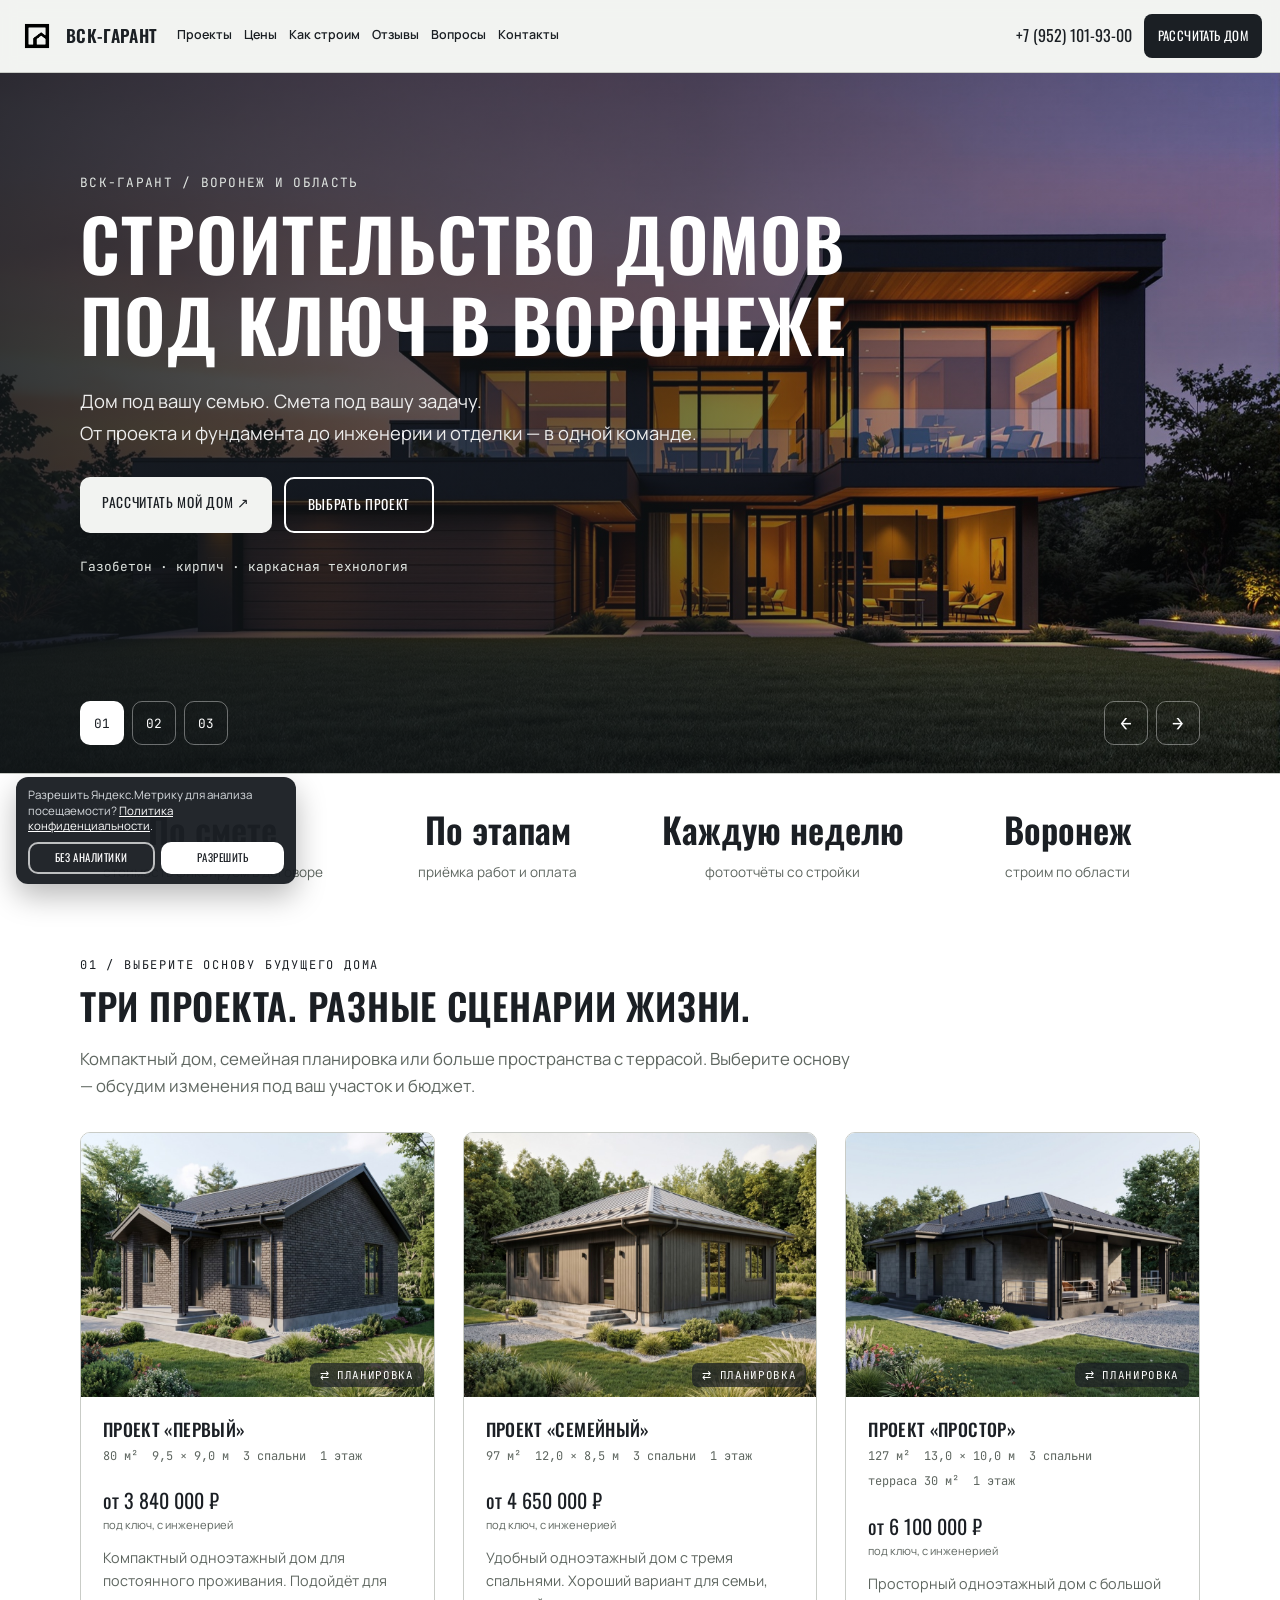
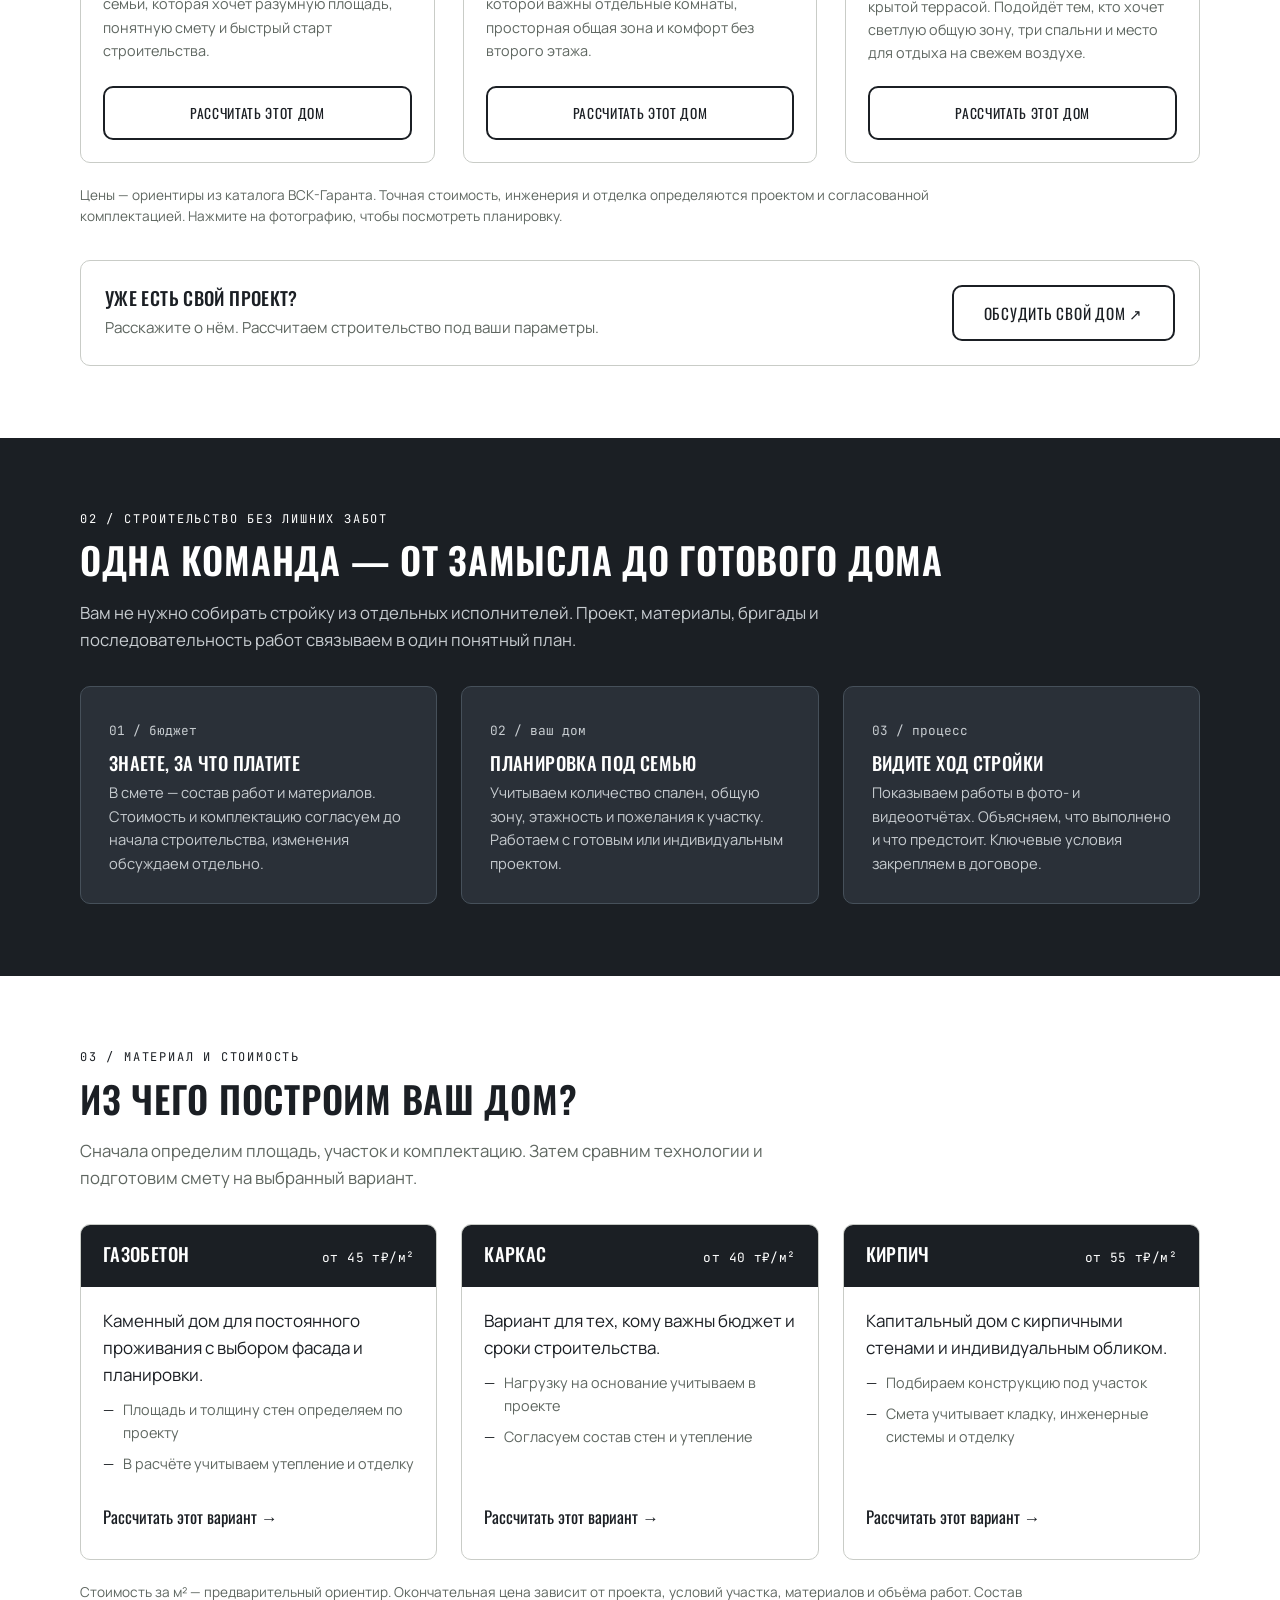
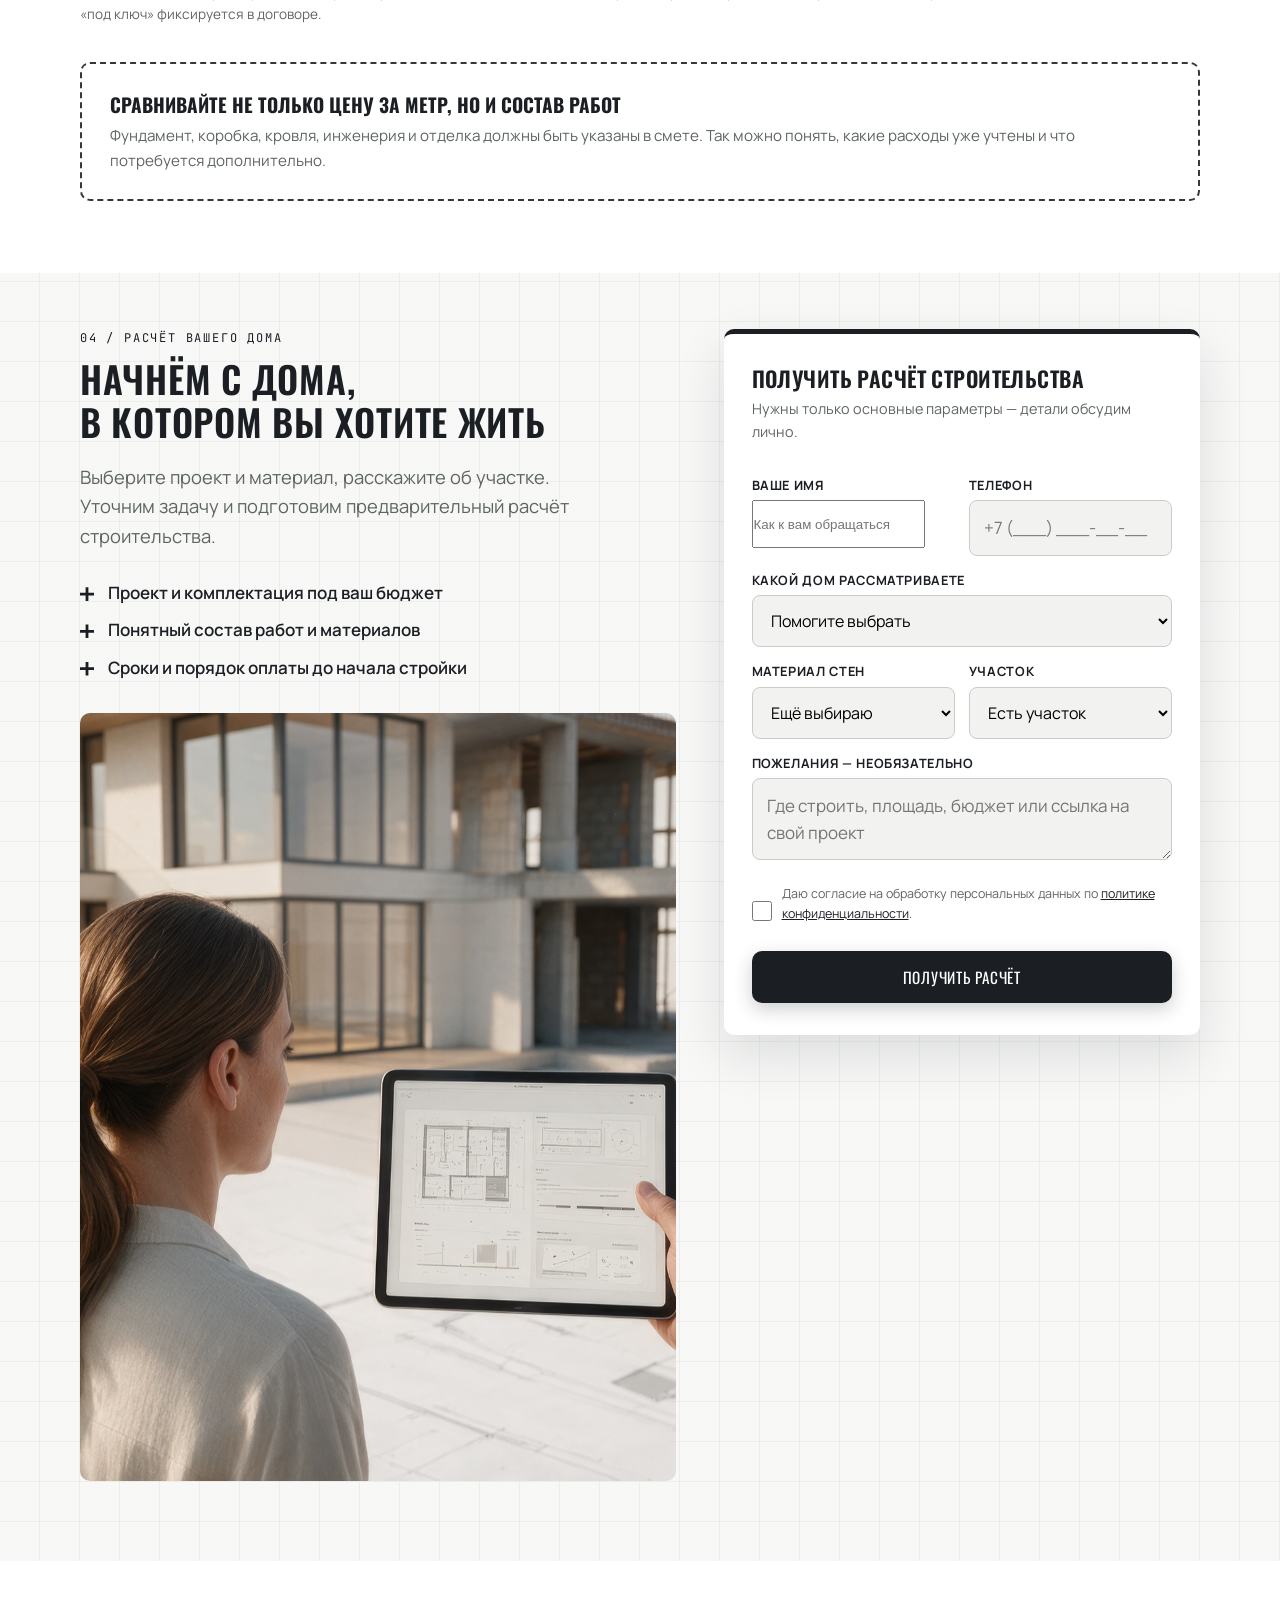
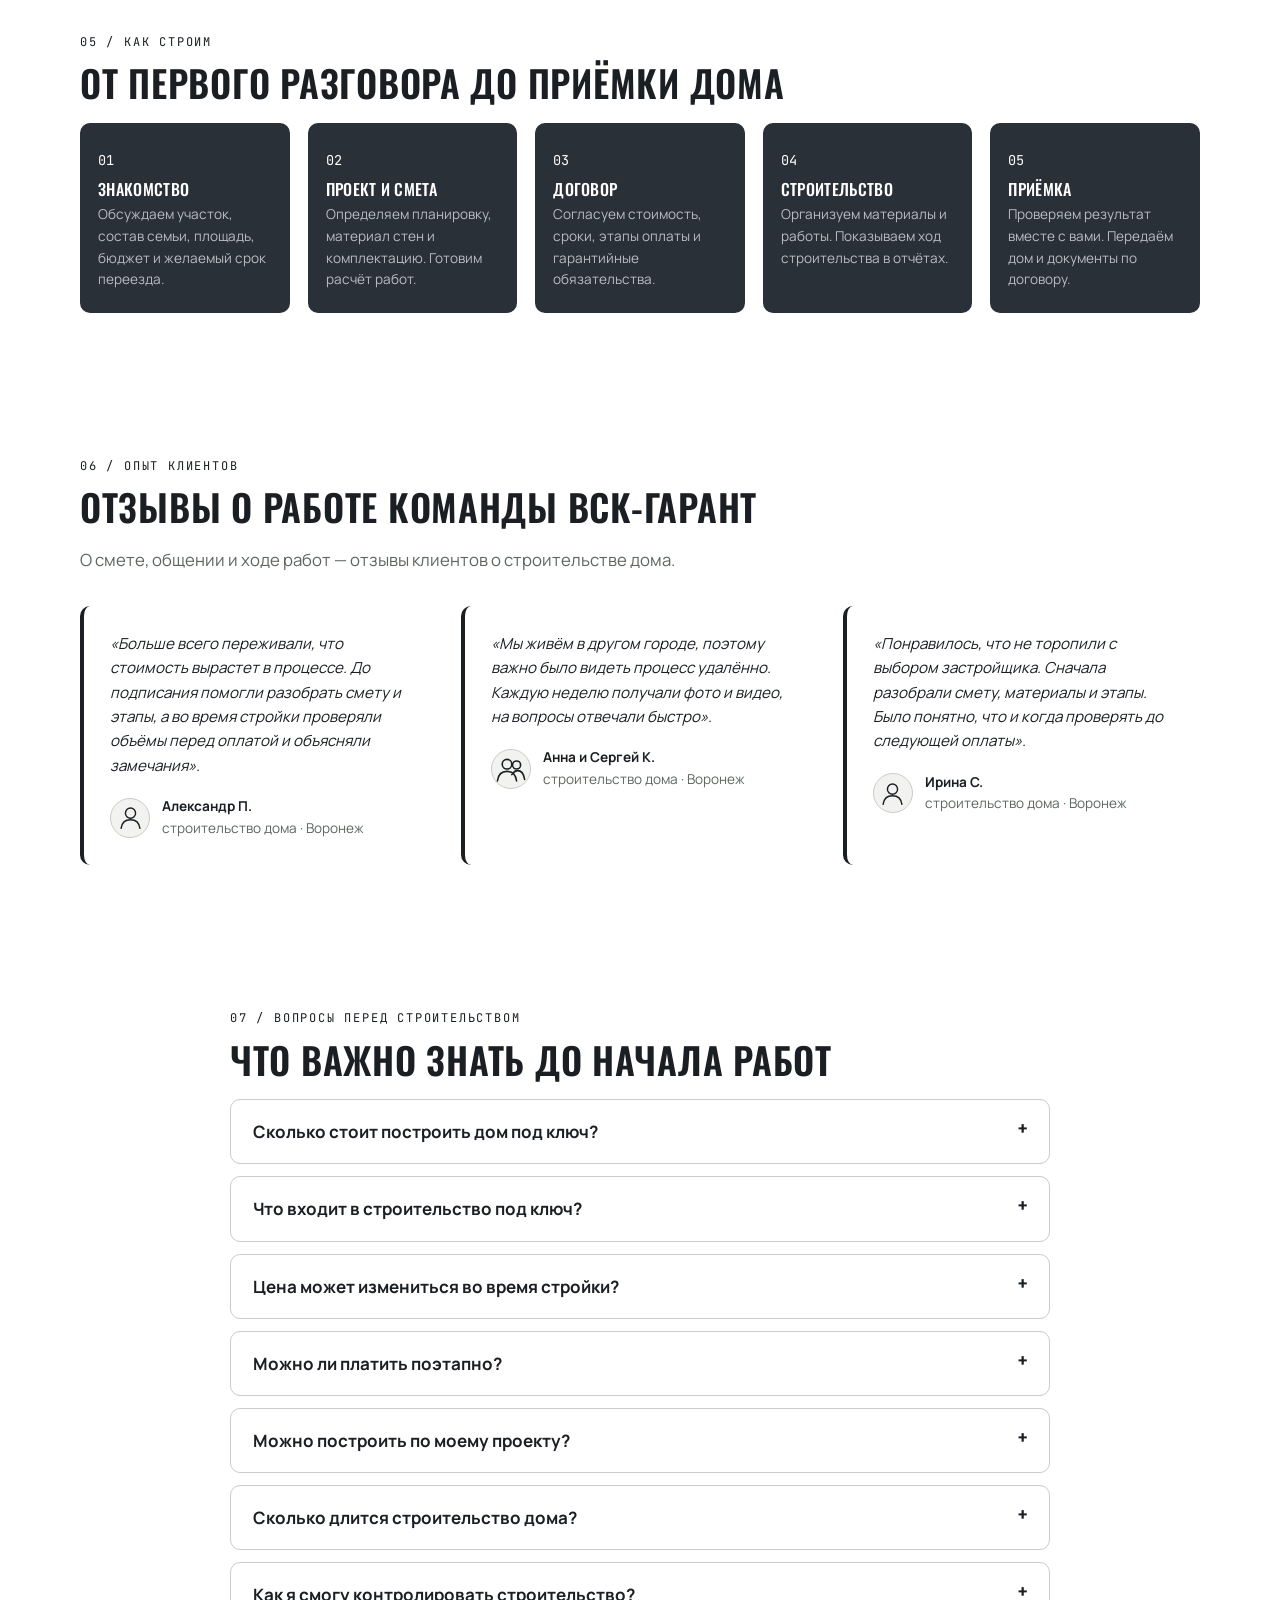
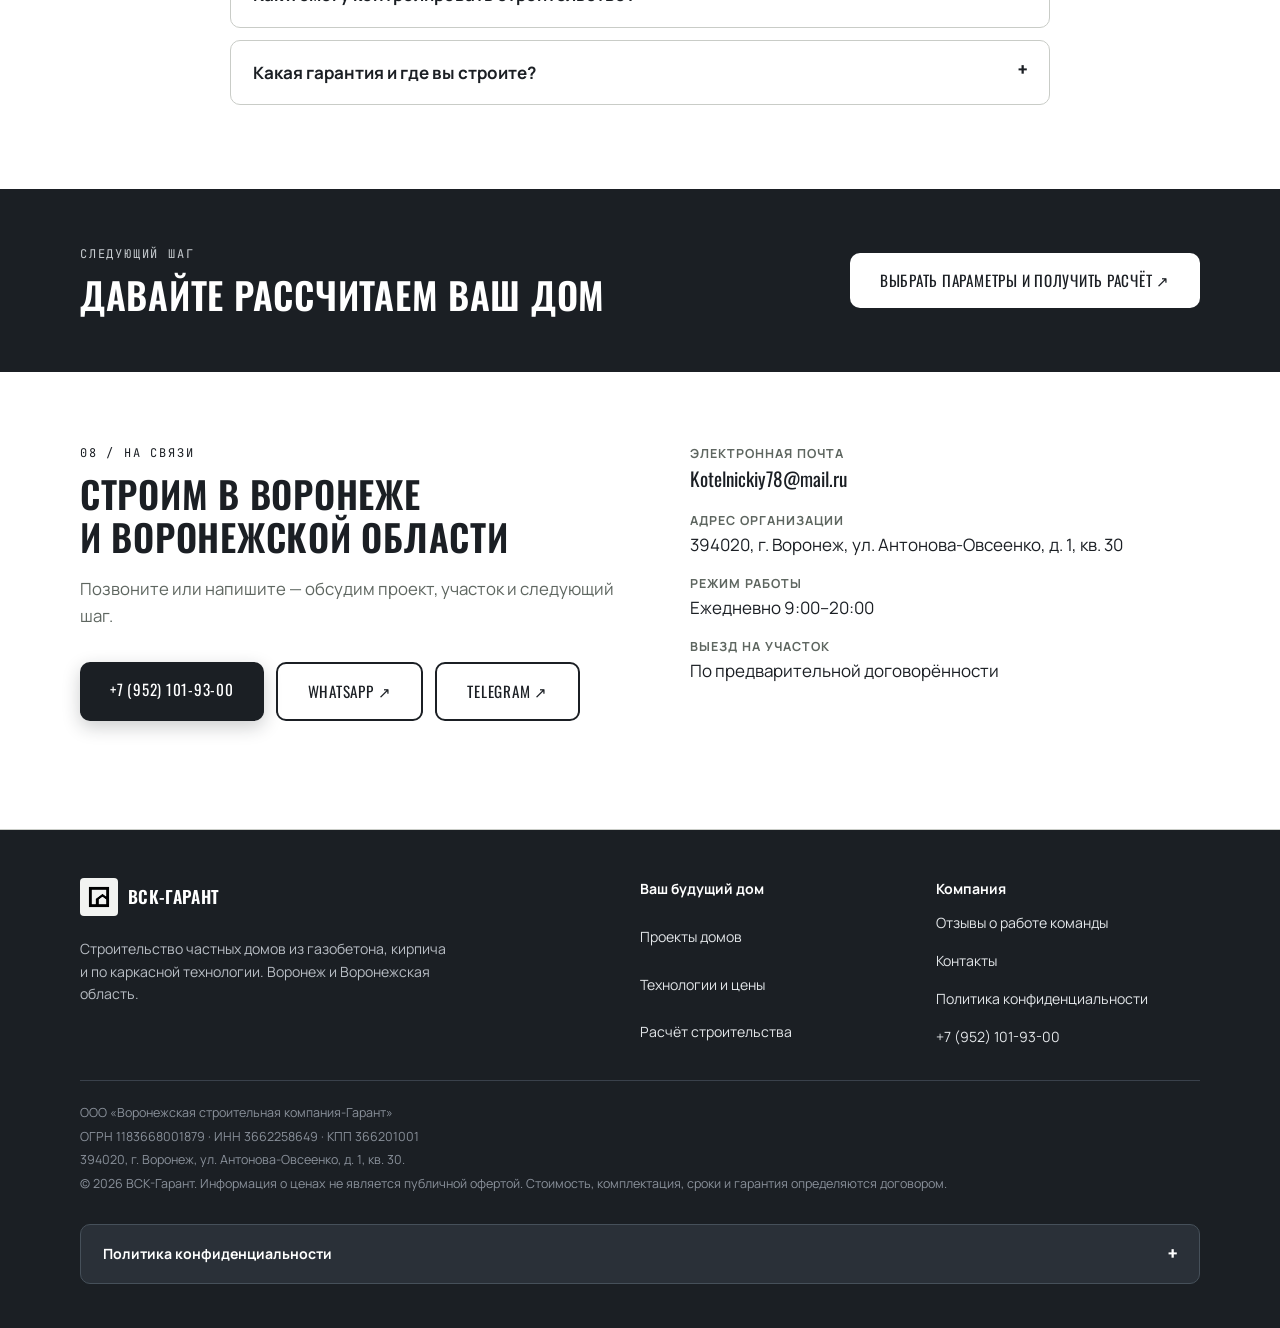
==== commit 036b9249: "Сделать лендинг готовым к просмотру: форма, меню, отзывы и куки. Заявка уходит в Яндекс-функцию и от" ====
--- a/index.html
+++ b/index.html
@@ -23,9 +23,9 @@
 <link rel="preconnect" href="https://fonts.gstatic.com" crossorigin>
 <link href="https://fonts.googleapis.com/css2?family=Oswald:wght@500;600&family=Manrope:wght@400;600;700&family=JetBrains+Mono:wght@400;500&display=swap" rel="stylesheet">
 <link rel="icon" href="assets/logo.svg">
-<link rel="stylesheet" href="style.css">
-<link rel="stylesheet" href="landing.css">
-<link rel="stylesheet" href="lead.css">
+<link rel="stylesheet" href="style.css?v=20261109">
+<link rel="stylesheet" href="landing.css?v=20261109">
+<link rel="stylesheet" href="lead.css?v=20261109">
 
 
 
@@ -88,28 +88,26 @@
  <label for="calc-comment">Пожелания — необязательно</label><textarea id="calc-comment" name="comment" rows="2" maxlength="800" placeholder="Где строить, площадь, бюджет или ссылка на свой проект"></textarea>
  <div class="hp-field" aria-hidden="true"><label>Не заполняйте<input name="company" type="text" tabindex="-1" autocomplete="off"></label></div>
  <div class="consent"><input id="calc-consent" type="checkbox" name="consent" required><label for="calc-consent">Даю согласие на обработку персональных данных по <a href="#privacy">политике конфиденциальности</a>.</label></div>
- <button class="btn btn-primary" type="submit">Получить расчёт</button><p class="delivery-note">Форма предварительного просмотра: заявки пока не отправляются.</p><p class="form-status" role="status" aria-live="polite"></p>
+ <button class="btn btn-primary" type="submit">Получить расчёт</button><p class="form-status" role="status" aria-live="polite"></p>
  </form></div></div></section>
-<section id="process"><div class="container"><span class="section-label">05 / Как строим</span><h2>От первого разговора до приёмки дома</h2><div class="steps"><div class="step"><h3>Знакомство</h3><p>Обсуждаем участок, состав семьи, площадь, бюджет и желаемый срок переезда.</p></div><div class="step"><h3>Проект и смета</h3><p>Определяем планировку, материал стен и комплектацию. Готовим расчёт работ.</p></div><div class="step"><h3>Договор</h3><p>Согласуем стоимость, сроки, этапы оплаты и гарантийные обязательства.</p></div><div class="step"><h3>Строительство</h3><p>Организуем материалы и работы. Показываем ход строительства в отчётах.</p></div><div class="step"><h3>Приёмка</h3><p>Проверяем результат вместе с вами. Передаём дом и документы по договору.</p></div></div></div></section><section id="reviews"><div class="container"><span class="section-label">06 / Опыт клиентов</span><h2>Отзывы о работе команды ВСК-Гарант</h2><p class="section-intro">О смете, общении и контроле работ — отзывы клиентов по сопровождению строительства.</p><div class="reviews">
+<section id="process"><div class="container"><span class="section-label">05 / Как строим</span><h2>От первого разговора до приёмки дома</h2><div class="steps"><div class="step"><h3>Знакомство</h3><p>Обсуждаем участок, состав семьи, площадь, бюджет и желаемый срок переезда.</p></div><div class="step"><h3>Проект и смета</h3><p>Определяем планировку, материал стен и комплектацию. Готовим расчёт работ.</p></div><div class="step"><h3>Договор</h3><p>Согласуем стоимость, сроки, этапы оплаты и гарантийные обязательства.</p></div><div class="step"><h3>Строительство</h3><p>Организуем материалы и работы. Показываем ход строительства в отчётах.</p></div><div class="step"><h3>Приёмка</h3><p>Проверяем результат вместе с вами. Передаём дом и документы по договору.</p></div></div></div></section><section id="reviews"><div class="container"><span class="section-label">06 / Опыт клиентов</span><h2>Отзывы о работе команды ВСК-Гарант</h2><p class="section-intro">О смете, общении и ходе работ — отзывы клиентов о строительстве дома.</p><div class="reviews">
       <div class="review" data-case="build">
         <p>«Больше всего переживали, что стоимость вырастет в процессе. До подписания помогли разобрать смету и этапы, а во время стройки проверяли объёмы перед оплатой и объясняли замечания».</p>
-        <div class="review-person"><span class="review-avatar" aria-hidden="true"><svg viewBox="0 0 40 40"><circle cx="20" cy="14" r="7"/><path d="M7 35c1-8 6-12 13-12s12 4 13 12"/></svg></span><div class="who">Александр П. <span>контроль стройки · Воронеж</span></div></div>
+        <div class="review-person"><span class="review-avatar" aria-hidden="true"><svg viewBox="0 0 40 40"><circle cx="20" cy="14" r="7"/><path d="M7 35c1-8 6-12 13-12s12 4 13 12"/></svg></span><div class="who">Александр П. <span>строительство дома · Воронеж</span></div></div>
       </div>
       <div class="review" data-case="build">
         <p>«Мы живём в другом городе, поэтому важно было видеть процесс удалённо. Каждую неделю получали фото и видео, на вопросы отвечали быстро».</p>
-        <div class="review-person"><span class="review-avatar review-avatar-pair" aria-hidden="true"><svg viewBox="0 0 40 40"><circle cx="15" cy="14" r="6"/><circle cx="27" cy="15" r="5"/><path d="M3 35c1-8 5-12 12-12s11 4 12 12M21 27c2-3 4-5 7-5 5 0 8 4 9 11"/></svg></span><div class="who">Анна и Сергей К. <span>контроль стройки · Воронеж</span></div></div>
+        <div class="review-person"><span class="review-avatar review-avatar-pair" aria-hidden="true"><svg viewBox="0 0 40 40"><circle cx="15" cy="14" r="6"/><circle cx="27" cy="15" r="5"/><path d="M3 35c1-8 5-12 12-12s11 4 12 12M21 27c2-3 4-5 7-5 5 0 8 4 9 11"/></svg></span><div class="who">Анна и Сергей К. <span>строительство дома · Воронеж</span></div></div>
       </div>
       <div class="review" data-case="build">
         <p>«Понравилось, что не торопили с выбором застройщика. Сначала разобрали смету, материалы и этапы. Было понятно, что и когда проверять до следующей оплаты».</p>
-        <div class="review-person"><span class="review-avatar" aria-hidden="true"><svg viewBox="0 0 40 40"><circle cx="20" cy="14" r="7"/><path d="M7 35c1-8 6-12 13-12s12 4 13 12"/></svg></span><div class="who">Ирина С. <span>контроль стройки · Воронеж</span></div></div>
+        <div class="review-person"><span class="review-avatar" aria-hidden="true"><svg viewBox="0 0 40 40"><circle cx="20" cy="14" r="7"/><path d="M7 35c1-8 6-12 13-12s12 4 13 12"/></svg></span><div class="who">Ирина С. <span>строительство дома · Воронеж</span></div></div>
       </div></div></div></section>
 <section id="faq"><div class="container faq-container"><span class="section-label">07 / Вопросы перед строительством</span><h2>Что важно знать до начала работ</h2><details><summary>Сколько стоит построить дом под ключ?</summary><div class="answer">Ориентир зависит от технологии строительства. Каркасные дома начинаются от 40 т₽/м², дома из газобетона — от 45 т₽/м², кирпичные дома — от 55 т₽/м². Точную стоимость рассчитываем после выбора площади, проекта, материалов и комплектации.</div></details><details><summary>Что входит в строительство под ключ?</summary><div class="answer">Проект, материалы, фундамент, коробка, кровля, инженерные системы и отделка — в выбранной комплектации. Состав работ и материалов подробно фиксируем в смете. Перед сравнением цен важно проверить, что именно включено в каждое предложение.</div></details><details><summary>Цена может измениться во время стройки?</summary><div class="answer">Стоимость фиксируется в договоре до начала работ. Если вы сами не меняете проект, материалы или комплектацию, доплат по ходу строительства не будет. Изменения сначала согласуем с вами.</div></details><details><summary>Можно ли платить поэтапно?</summary><div class="answer">Да. Оплата делится на этапы. Вы принимаете выполненный этап и оплачиваете его. Полной предоплаты до начала строительства нет. Порядок и суммы платежей закрепляем в договоре.</div></details><details><summary>Можно построить по моему проекту?</summary><div class="answer">Да. Можно выбрать проект из подборки, изменить планировку под свою семью или обсудить индивидуальный проект. До расчёта уточним размеры, материал стен, комплектацию и особенности участка.</div></details><details><summary>Сколько длится строительство дома?</summary><div class="answer">Срок зависит от площади, технологии, комплектации и сезона. Ориентир по строительству — от 4 месяцев. Точную дату сдачи фиксируем в договоре.</div></details><details><summary>Как я смогу контролировать строительство?</summary><div class="answer">Вы получаете фото- и видеоотчёты каждую неделю. Показываем выполненные работы, объясняем следующий этап и согласуем вопросы до принятия решения. Посещение объекта обсуждаем заранее.</div></details><details><summary>Какая гарантия и где вы строите?</summary><div class="answer">Условия гарантии и ответственность сторон закрепляем в договоре на выбранный проект. Основной регион строительства — Воронеж и Воронежская область. Возможность работы за пределами области обсуждаем отдельно.</div></details></div></section>
 <section class="cta-band"><div class="container"><div><span class="section-label">Следующий шаг</span><h2>Давайте рассчитаем ваш дом</h2></div><a href="#calc" class="btn">Выбрать параметры и получить расчёт ↗</a></div></section>
 <section id="contacts"><div class="container contact-grid"><div><span class="section-label">08 / На связи</span><h2>Строим в Воронеже<br>и Воронежской области</h2><p class="section-intro">Позвоните или напишите — обсудим проект, участок и следующий шаг.</p><div class="contact-buttons"><a class="btn btn-primary" href="tel:+79521019300" onclick="track('phone_click')">+7 (952) 101-93-00</a><a class="btn btn-outline" href="https://wa.me/79521019300">WhatsApp ↗</a><a class="btn btn-outline" href="https://t.me/vskgarant">Telegram ↗</a></div></div><ul class="contact-list"><li><b>Электронная почта</b><a href="mailto:Kotelnickiy78@mail.ru">Kotelnickiy78@mail.ru</a></li><li><b>Адрес организации</b><span>394020, г. Воронеж, ул. Антонова-Овсеенко, д. 1, кв. 30</span></li><li><b>Режим работы</b><span>Ежедневно 9:00–20:00</span></li><li><b>Выезд на участок</b><span>По предварительной договорённости</span></li></ul></div></section>
 </main><footer><div class="container"><div class="footer-grid"><div><a class="logo" href="#home" aria-label="ВСК-Гарант — начало страницы"><img class="logo-mark" src="assets/logo.svg" width="38" height="38" alt=""><span>ВСК-Гарант</span></a><p class="footer-description">Строительство частных домов из газобетона, кирпича и по каркасной технологии. Воронеж и Воронежская область.</p></div><div class="footer-links"><b>Ваш будущий дом</b><a href="#projects">Проекты домов</a><a href="#prices">Технологии и цены</a><a href="#calc">Расчёт строительства</a></div><div class="footer-links"><b>Компания</b><a href="#reviews">Отзывы о работе команды</a><a href="#contacts">Контакты</a><a href="#privacy">Политика конфиденциальности</a><a href="tel:+79521019300">+7 (952) 101-93-00</a></div></div><div class="footer-legal">ООО «Воронежская строительная компания-Гарант»<br>ОГРН 1183668001879 · ИНН 3662258649 · КПП 366201001<br>394020, г. Воронеж, ул. Антонова-Овсеенко, д. 1, кв. 30.<br>© <span id="year">2026</span> ВСК-Гарант. Информация о ценах не является публичной офертой. Стоимость, комплектация, сроки и гарантия определяются договором.</div><details id="privacy" class="privacy-block"><summary>Политика конфиденциальности</summary><div class="answer">
     
-    <p><em>Это шаблон. Перед публикацией сверьте его с данными вашего уведомления в Роскомнадзор и при необходимости покажите юристу.</em></p>
-
     <h3>1. Общие положения</h3>
     <p>1.1. Настоящая Политика обработки персональных данных (далее — Политика) составлена в соответствии с требованиями Федерального закона от 27.07.2006 № 152-ФЗ «О персональных данных» и определяет порядок обработки персональных данных и меры по обеспечению их безопасности, предпринимаемые ООО «Воронежская строительная компания-Гарант», ИНН 3662258649, ОГРН 1183668001879, адрес: 394020, г. Воронеж, ул. Антонова-Овсеенко, д. 1, кв. 30 (далее — Оператор).</p>
     <p>1.2. Оператор ставит своей важнейшей целью соблюдение прав и свобод человека при обработке его персональных данных, в том числе защиты прав на неприкосновенность частной жизни, личную и семейную тайну.</p>
@@ -147,4 +145,4 @@
     <p>Дата публикации: 2 ноября 2026 г.</p>
   </div></details></div></footer>
 <div class="mobile-actions"><a href="tel:+79521019300">Позвонить</a><a href="#calc">Рассчитать дом ↗</a></div>
-<script src="config.js"></script><script src="script.js"></script><script src="landing.js"></script></body></html>+<script src="config.js?v=20261109"></script><script src="script.js?v=20261109"></script><script src="landing.js?v=20261109"></script></body></html>
--- a/style.css
+++ b/style.css
@@ -253,9 +253,14 @@
   .steps{grid-template-columns:repeat(2,1fr)}
   .contact-grid,.footer-grid{grid-template-columns:1fr}
 }
-/* меню не помещается в одну строку раньше 1080px → сворачиваем в бургер,
-   чтобы на десктопе всегда была ровная одна строка, а ниже — аккуратное меню */
-@media (max-width:1320px){
+/* На ширине ноутбука меню остаётся в шапке. Бургер — только на планшете и телефоне. */
+@media (max-width:1280px) and (min-width:961px){
+  .header-inner{gap:14px;padding:0 18px}
+  nav.main-nav{gap:12px}
+  nav.main-nav a{font-size:.78rem}
+  .header-phone{font-size:.92rem}
+}
+@media (max-width:960px){
   .header-inner{display:flex;gap:22px;height:68px;padding:0 26px}
   nav.main-nav{
     display:none;position:absolute;top:68px;left:0;right:0;
--- a/lead.css
+++ b/lead.css
@@ -112,20 +112,25 @@
 
 /* ---------- Cookie-уведомление (компактная карточка слева снизу) ---------- */
 .cookie-bar{
-  position:fixed;left:18px;top:90px;z-index:190;
-  width:min(280px,calc(100vw - 36px));
-  background:rgba(27,31,36,.96);color:#D7DBDF;padding:12px 14px;border-radius:12px;
+  position:fixed;left:16px;top:auto!important;bottom:16px;z-index:190;
+  width:min(280px,calc(100vw - 32px));height:auto;
+  background:rgba(27,31,36,.96);color:#D7DBDF;padding:10px 12px;border-radius:12px;
   box-shadow:0 12px 30px rgba(0,0,0,.28);
-  display:flex;align-items:center;gap:10px;flex-wrap:wrap;
-  transform:translateY(-12px);opacity:0;pointer-events:none;
+  display:flex;flex-direction:column;align-items:stretch;gap:8px;
+  transform:translateY(8px);opacity:0;pointer-events:none;
   transition:transform .28s ease,opacity .28s ease;
 }
 .cookie-bar.show{transform:none;opacity:1;pointer-events:auto}
-.cookie-bar p{font-size:.7rem;line-height:1.4;margin:0;flex:1;min-width:150px}
+.cookie-bar p{font-size:.72rem;line-height:1.35;margin:0}
 .cookie-bar a{color:#fff;text-decoration:underline}
-.cookie-bar .btn{padding:7px 16px;font-size:.72rem;flex-shrink:0}
+.cookie-bar .cookie-actions{display:flex;gap:6px}
+.cookie-bar .btn{
+  flex:1;min-height:32px;padding:6px 10px;font-size:.68rem;line-height:1.2;text-align:center;
+}
+.cookie-bar .btn-outline{color:#fff;border-color:rgba(255,255,255,.7);background:transparent}
+.cookie-bar .btn-primary{background:#fff;color:#1B1F24;box-shadow:none}
 @media (max-width:680px){
-  .cookie-bar{left:12px;top:80px;width:min(280px,calc(100vw - 24px))}
+  .cookie-bar{left:12px;bottom:74px;width:min(260px,calc(100vw - 24px))}
 }
 
 /* ---------- Плавающая кнопка связи (мессенджеры) ---------- */
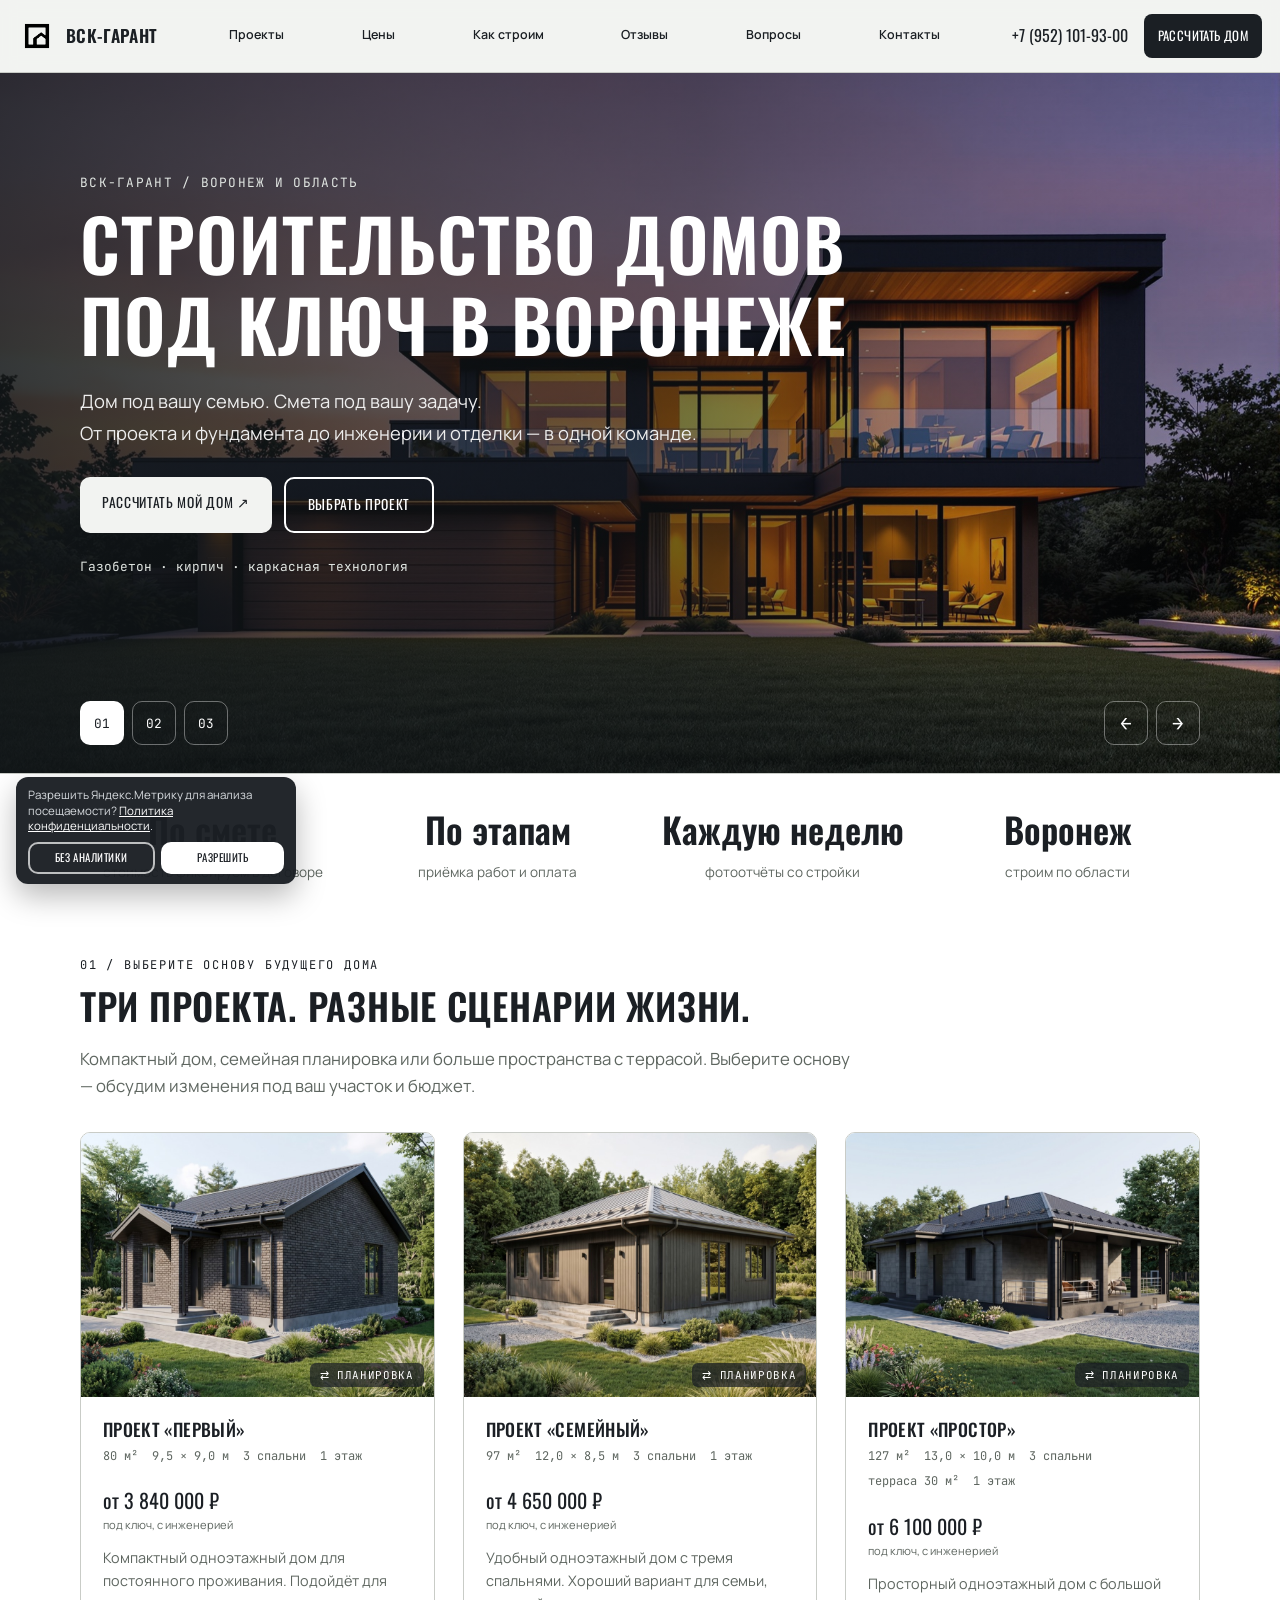
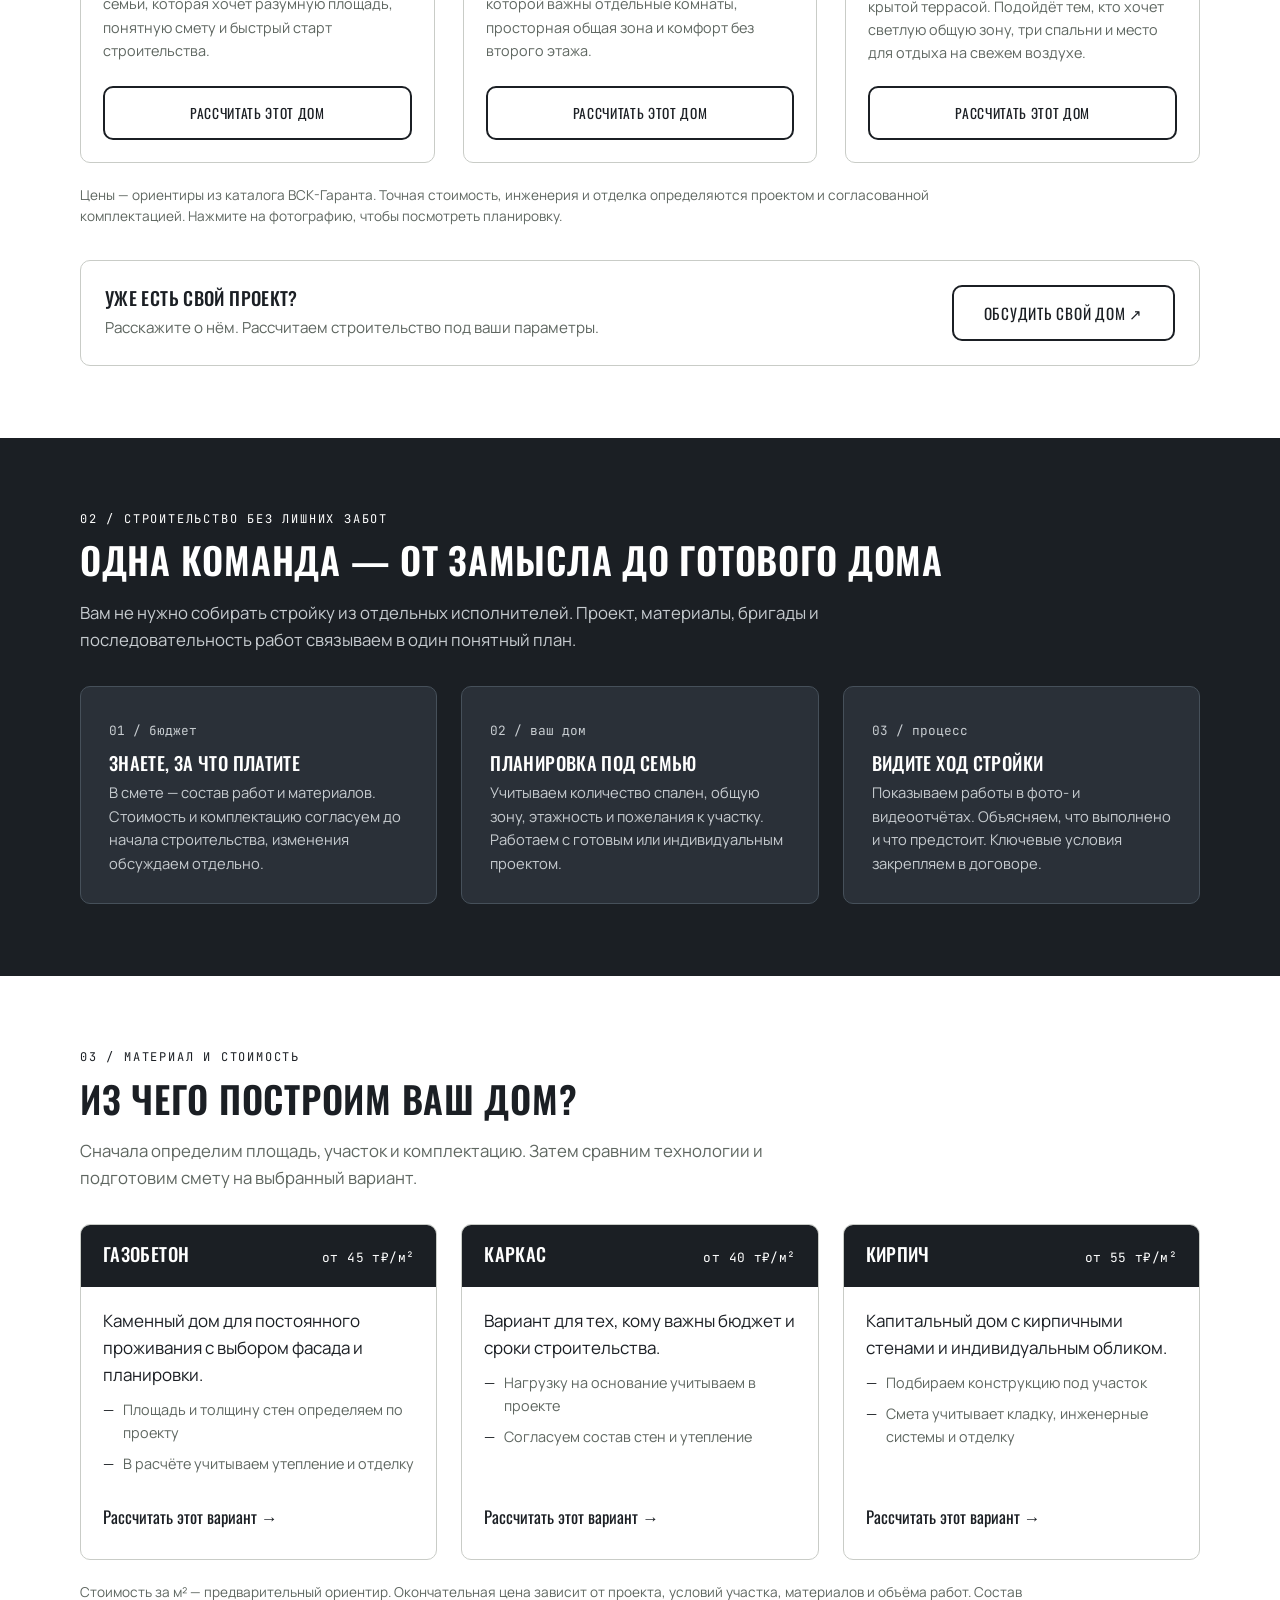
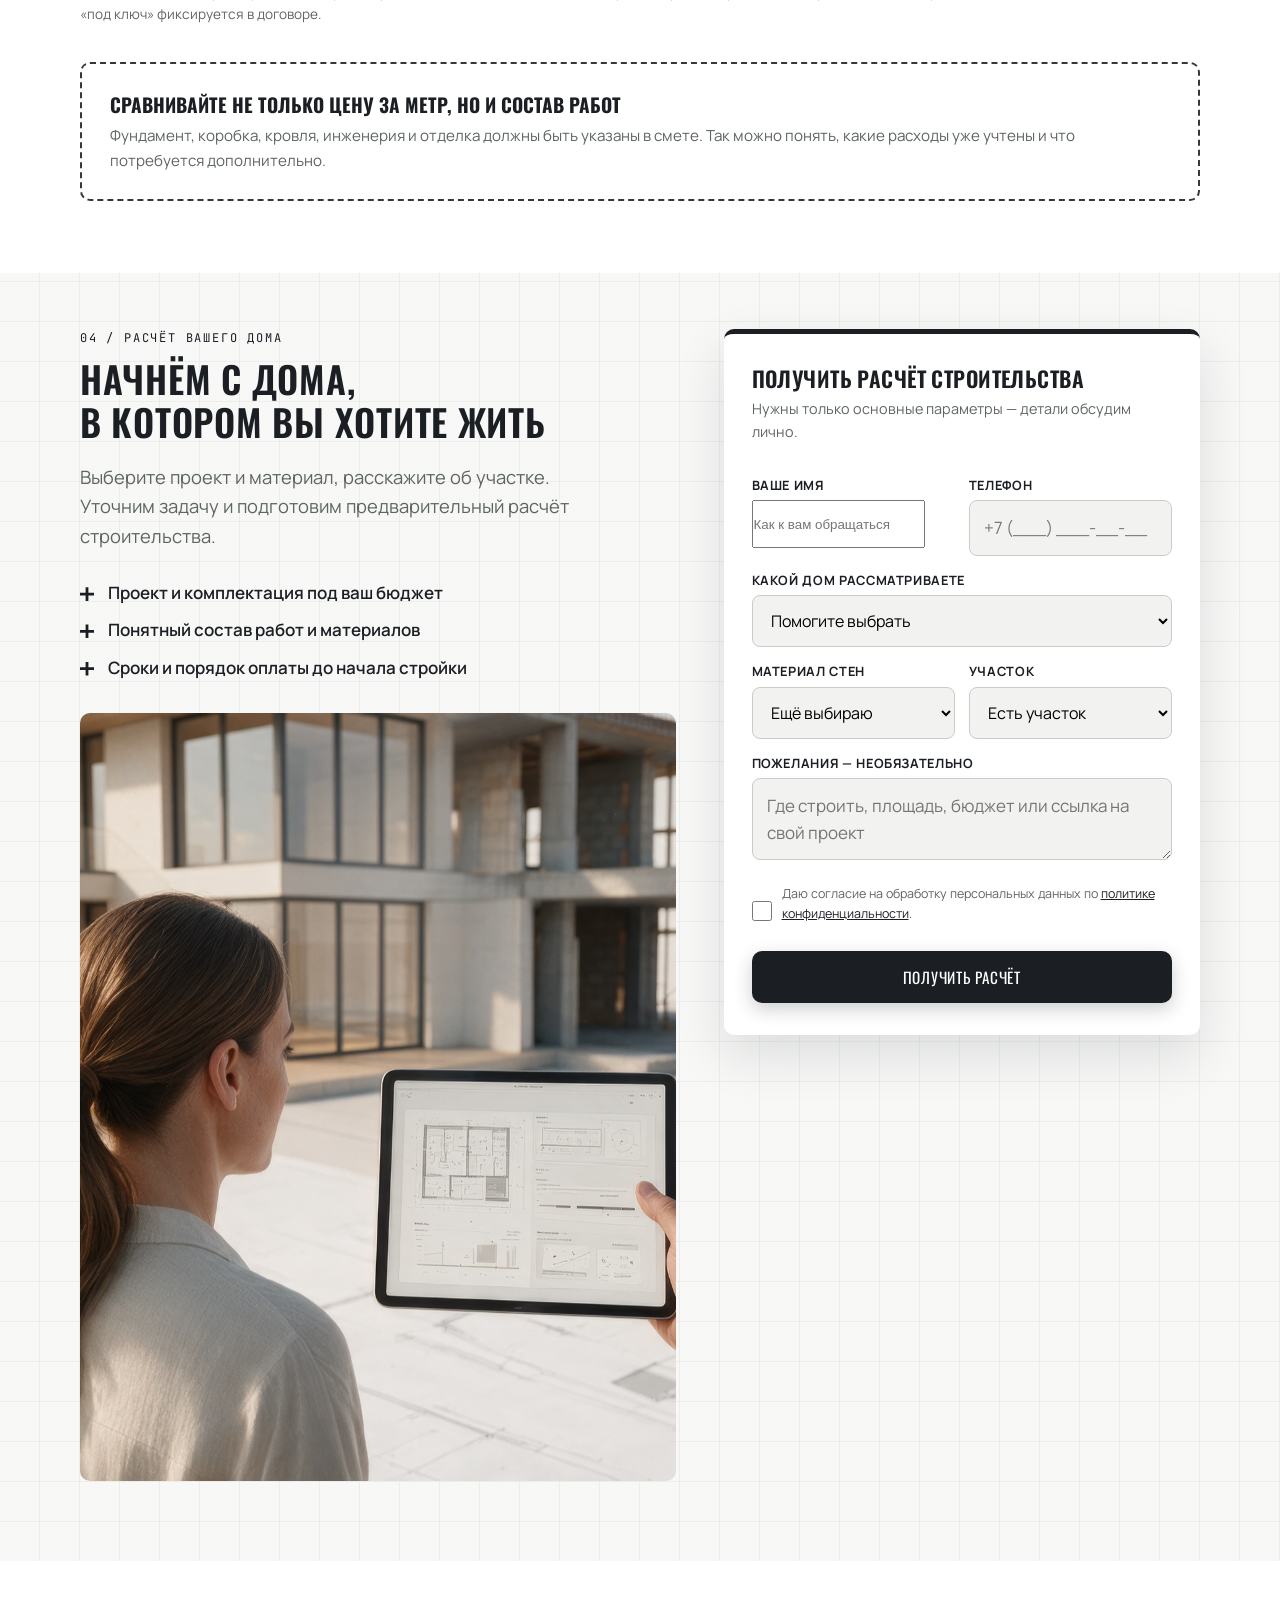
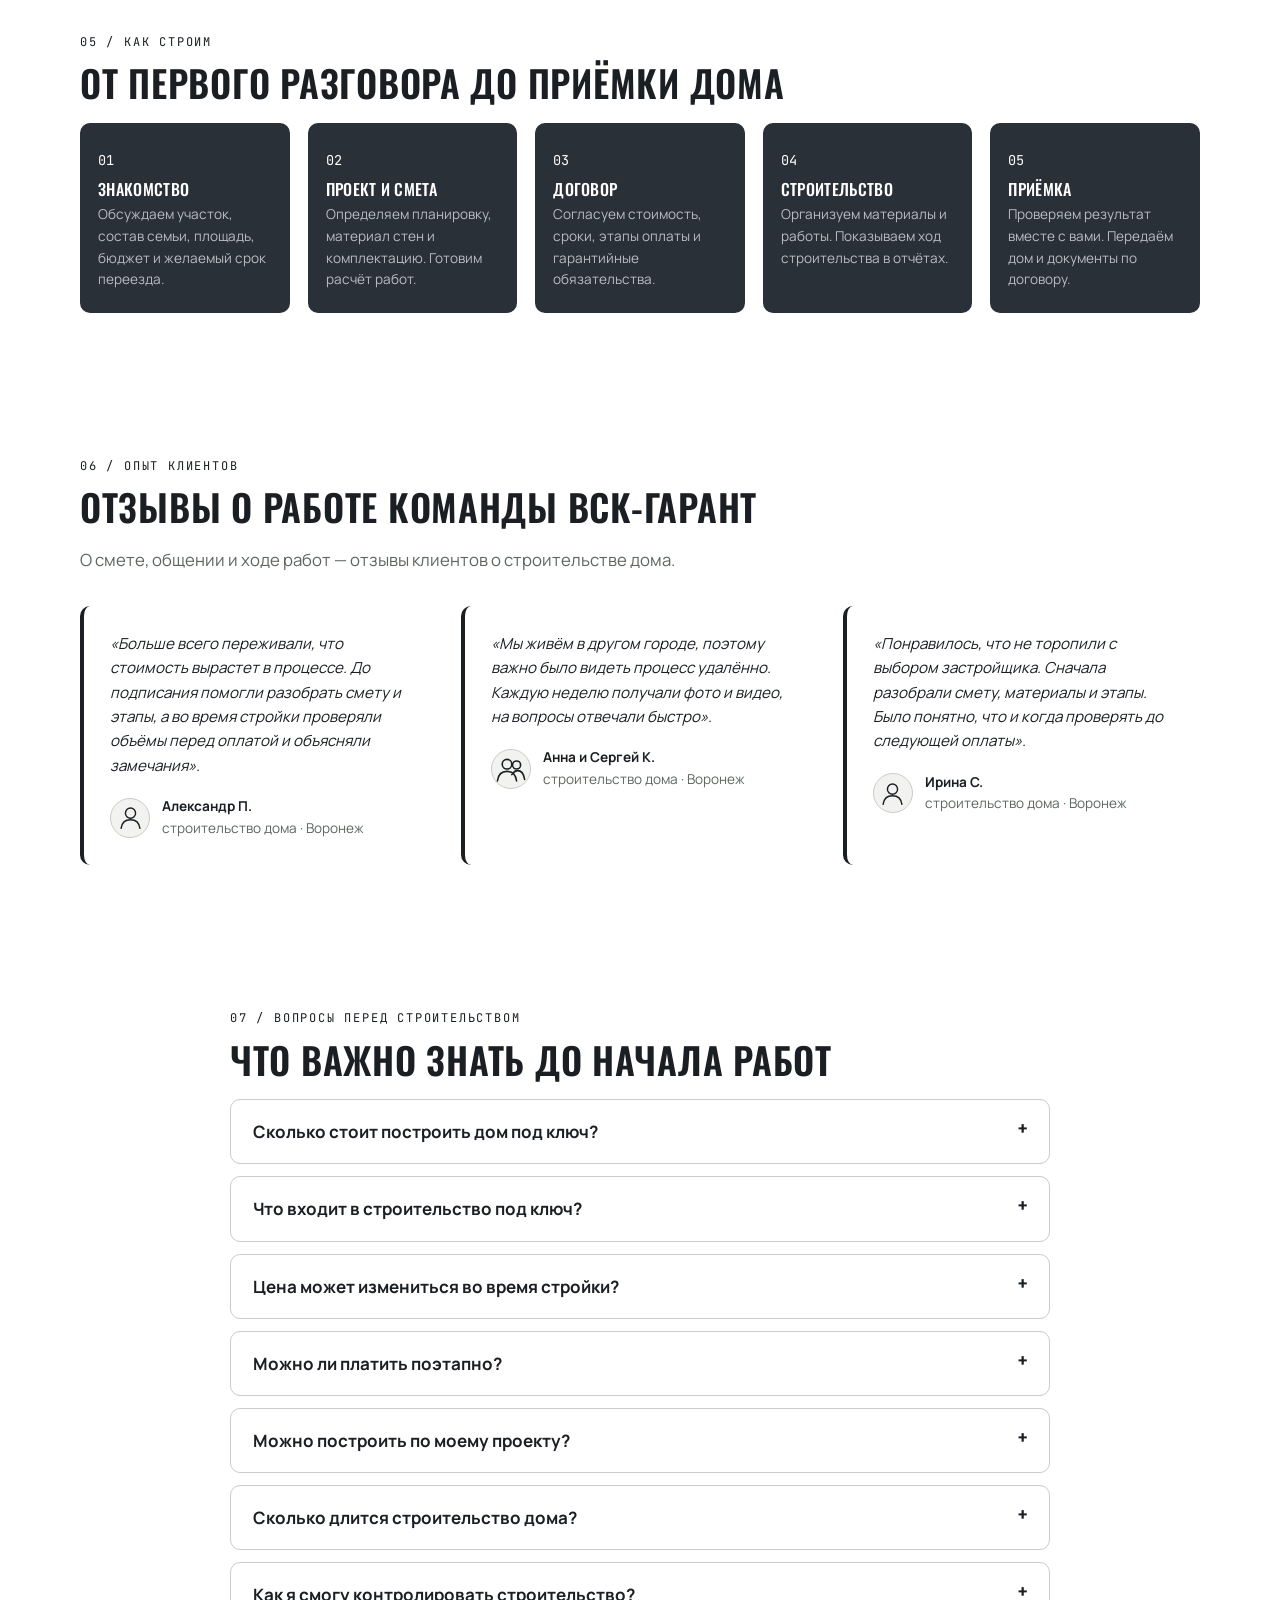
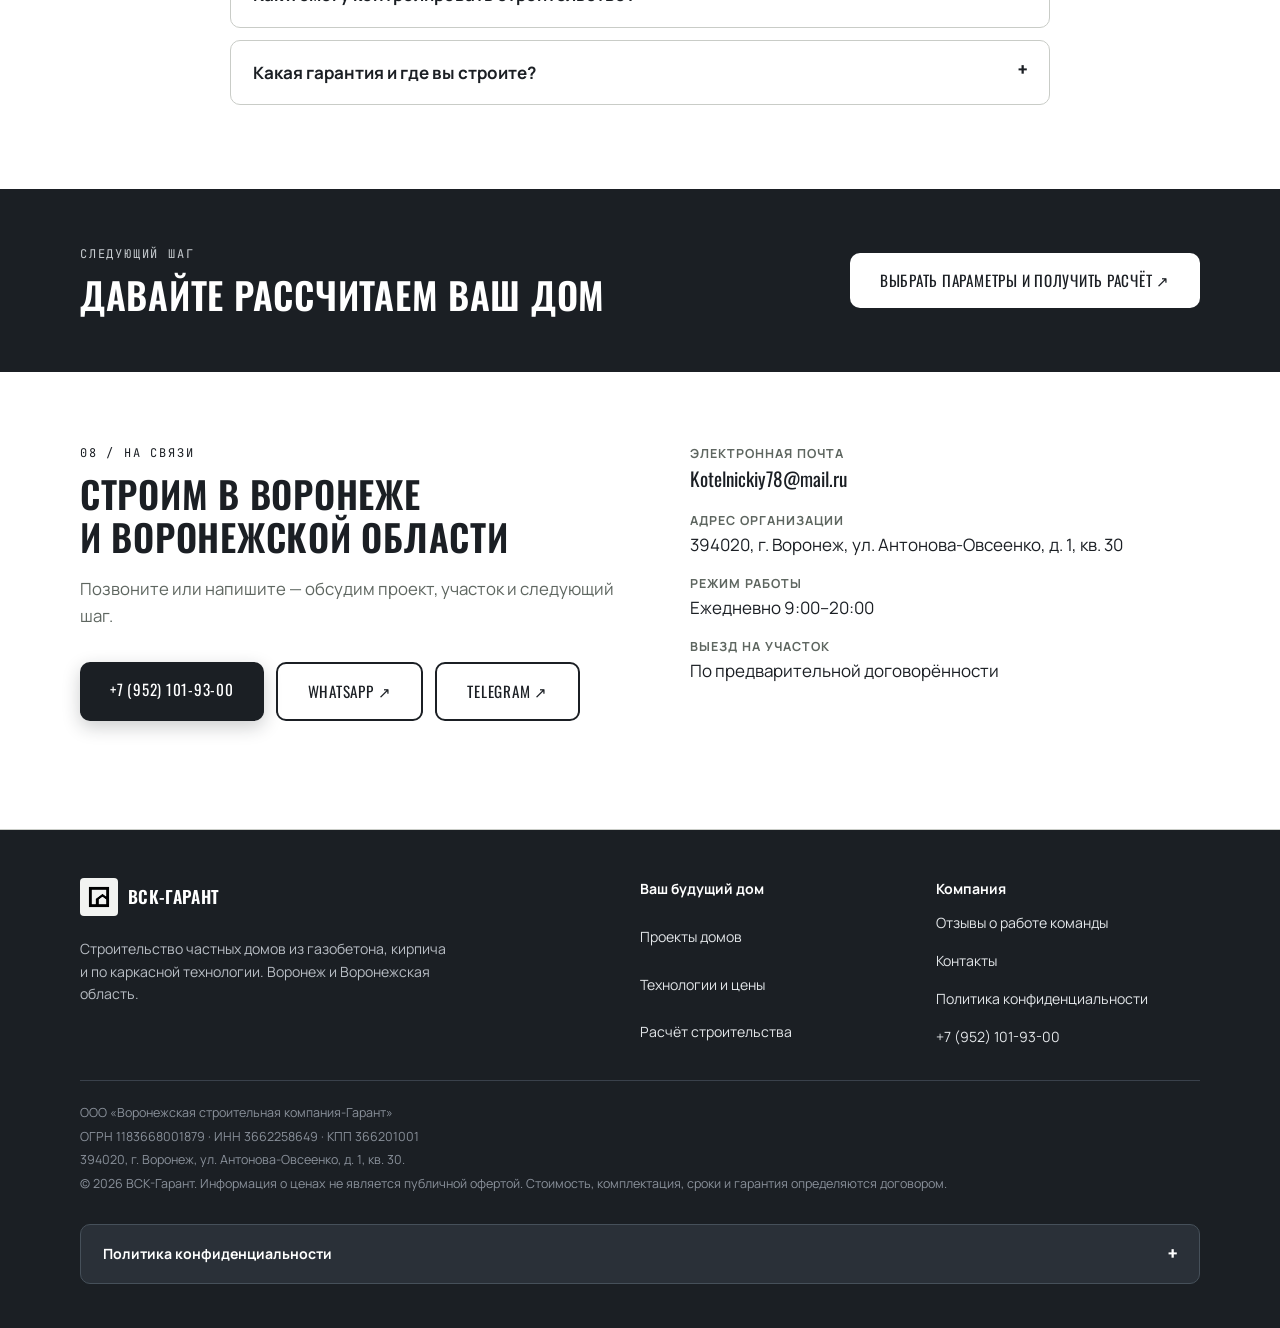
==== commit 6089351e: "Равномерно разнести пункты меню по ширине шапки. Логотип остаётся слева, телефон и кнопка справа, ра" ====
--- a/index.html
+++ b/index.html
@@ -23,9 +23,9 @@
 <link rel="preconnect" href="https://fonts.gstatic.com" crossorigin>
 <link href="https://fonts.googleapis.com/css2?family=Oswald:wght@500;600&family=Manrope:wght@400;600;700&family=JetBrains+Mono:wght@400;500&display=swap" rel="stylesheet">
 <link rel="icon" href="assets/logo.svg">
-<link rel="stylesheet" href="style.css?v=20261109">
-<link rel="stylesheet" href="landing.css?v=20261109">
-<link rel="stylesheet" href="lead.css?v=20261109">
+<link rel="stylesheet" href="style.css?v=20261109b">
+<link rel="stylesheet" href="landing.css?v=20261109b">
+<link rel="stylesheet" href="lead.css?v=20261109b">
 
 
 
@@ -145,4 +145,4 @@
     <p>Дата публикации: 2 ноября 2026 г.</p>
   </div></details></div></footer>
 <div class="mobile-actions"><a href="tel:+79521019300">Позвонить</a><a href="#calc">Рассчитать дом ↗</a></div>
-<script src="config.js?v=20261109"></script><script src="script.js?v=20261109"></script><script src="landing.js?v=20261109"></script></body></html>+<script src="config.js?v=20261109b"></script><script src="script.js?v=20261109b"></script><script src="landing.js?v=20261109b"></script></body></html>
--- a/lead.css
+++ b/lead.css
@@ -12,7 +12,10 @@
   border:none;cursor:pointer;transition:background .15s ease;
 }
 .header-cta:hover{background:var(--amber-dark)}
-.header-actions{display:flex;align-items:center;justify-content:flex-end;gap:12px}
+.header-actions{display:flex;align-items:center;justify-content:flex-end;gap:16px;flex-shrink:0}
+@media (min-width:961px){
+  nav.main-nav{flex:1;justify-content:space-evenly;align-items:center;gap:clamp(12px,2vw,40px);min-width:0}
+}
 @media (max-width:960px){ .header-cta{display:none} }
 
 /* ---------- Три сценария (первый экран) ---------- */
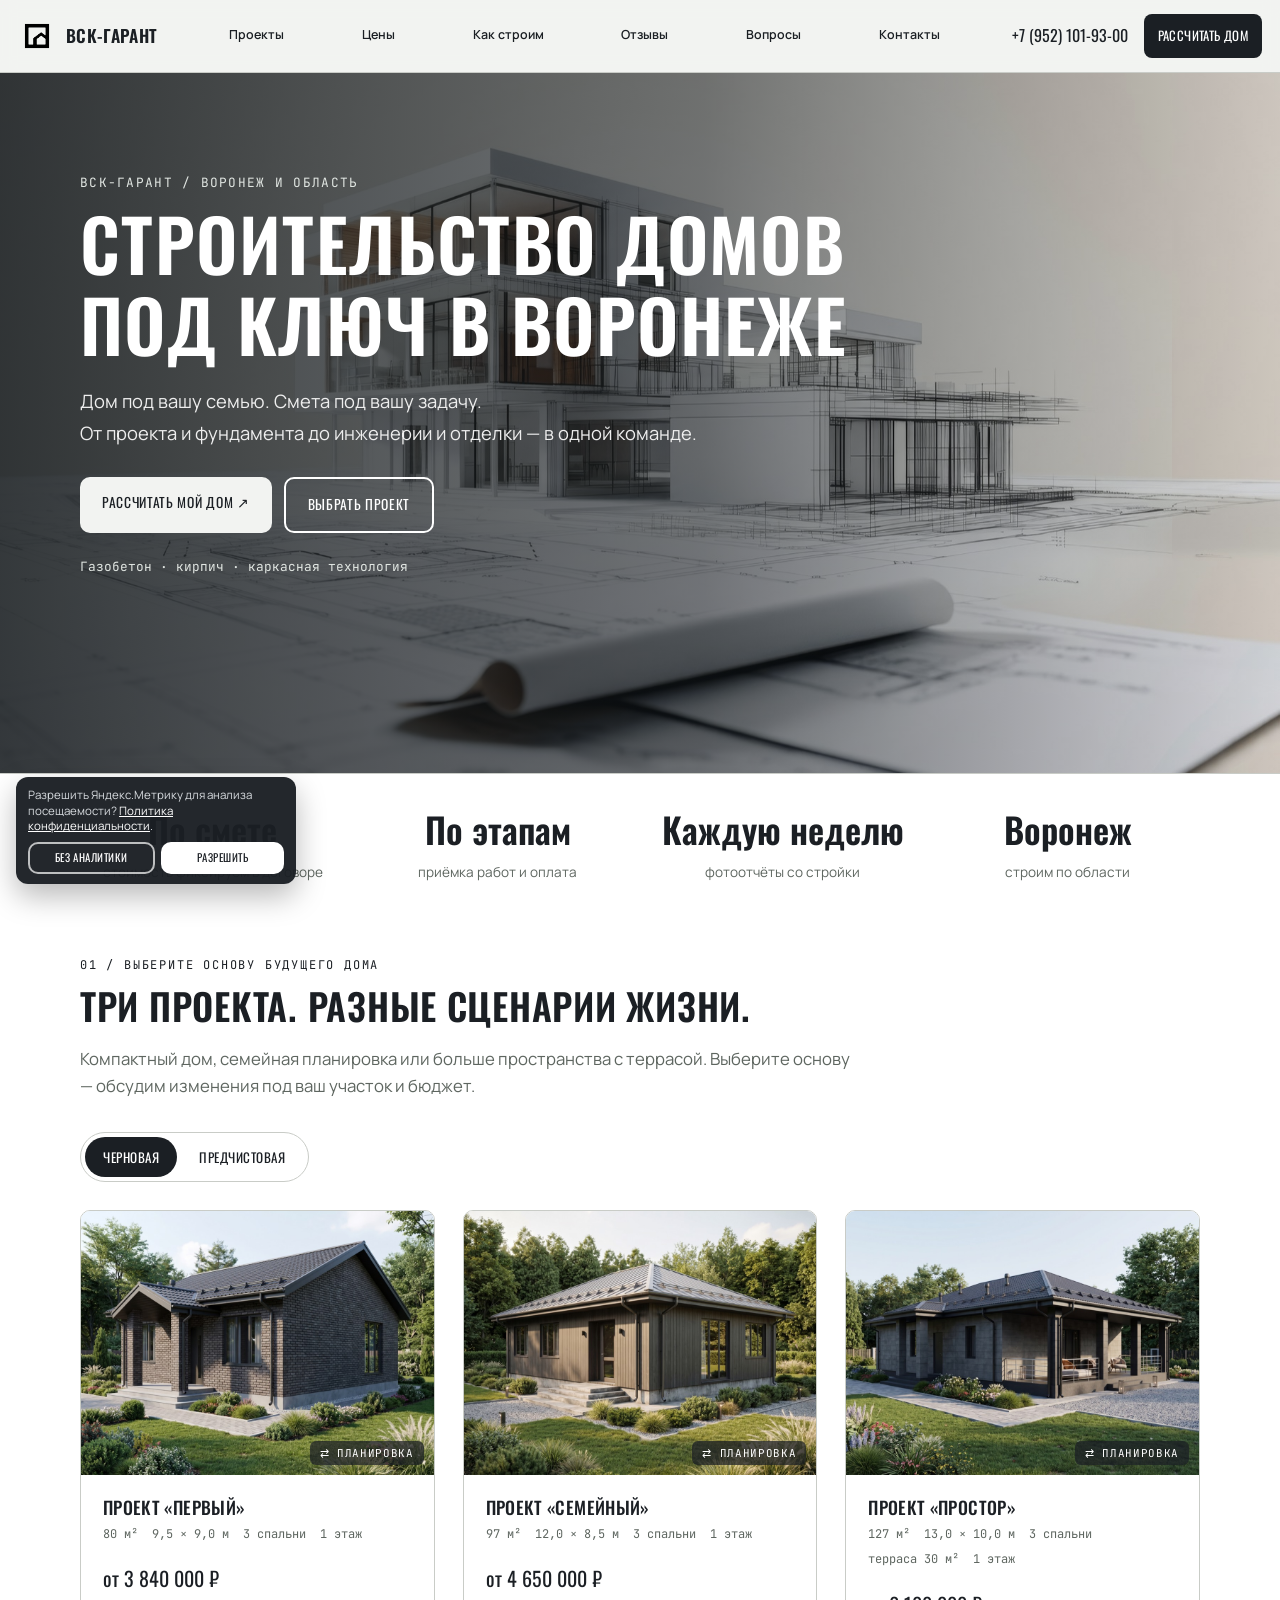
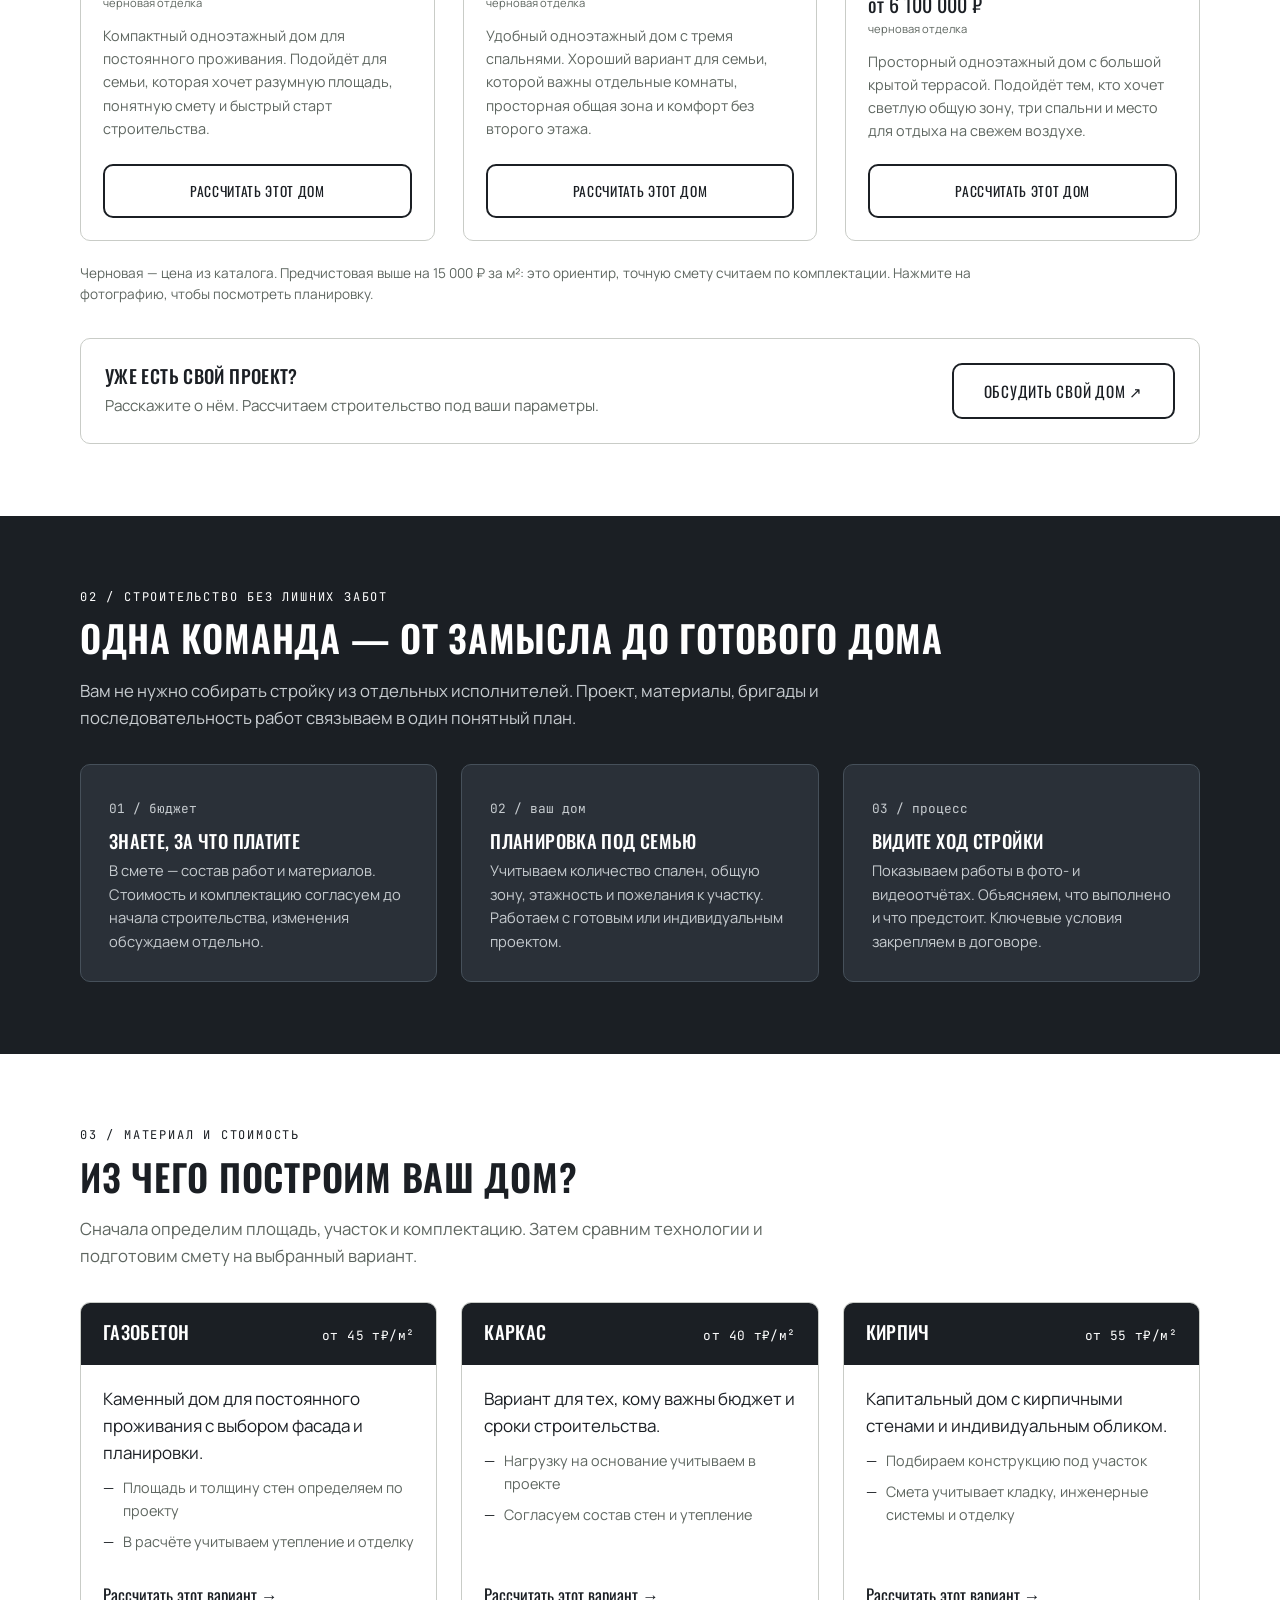
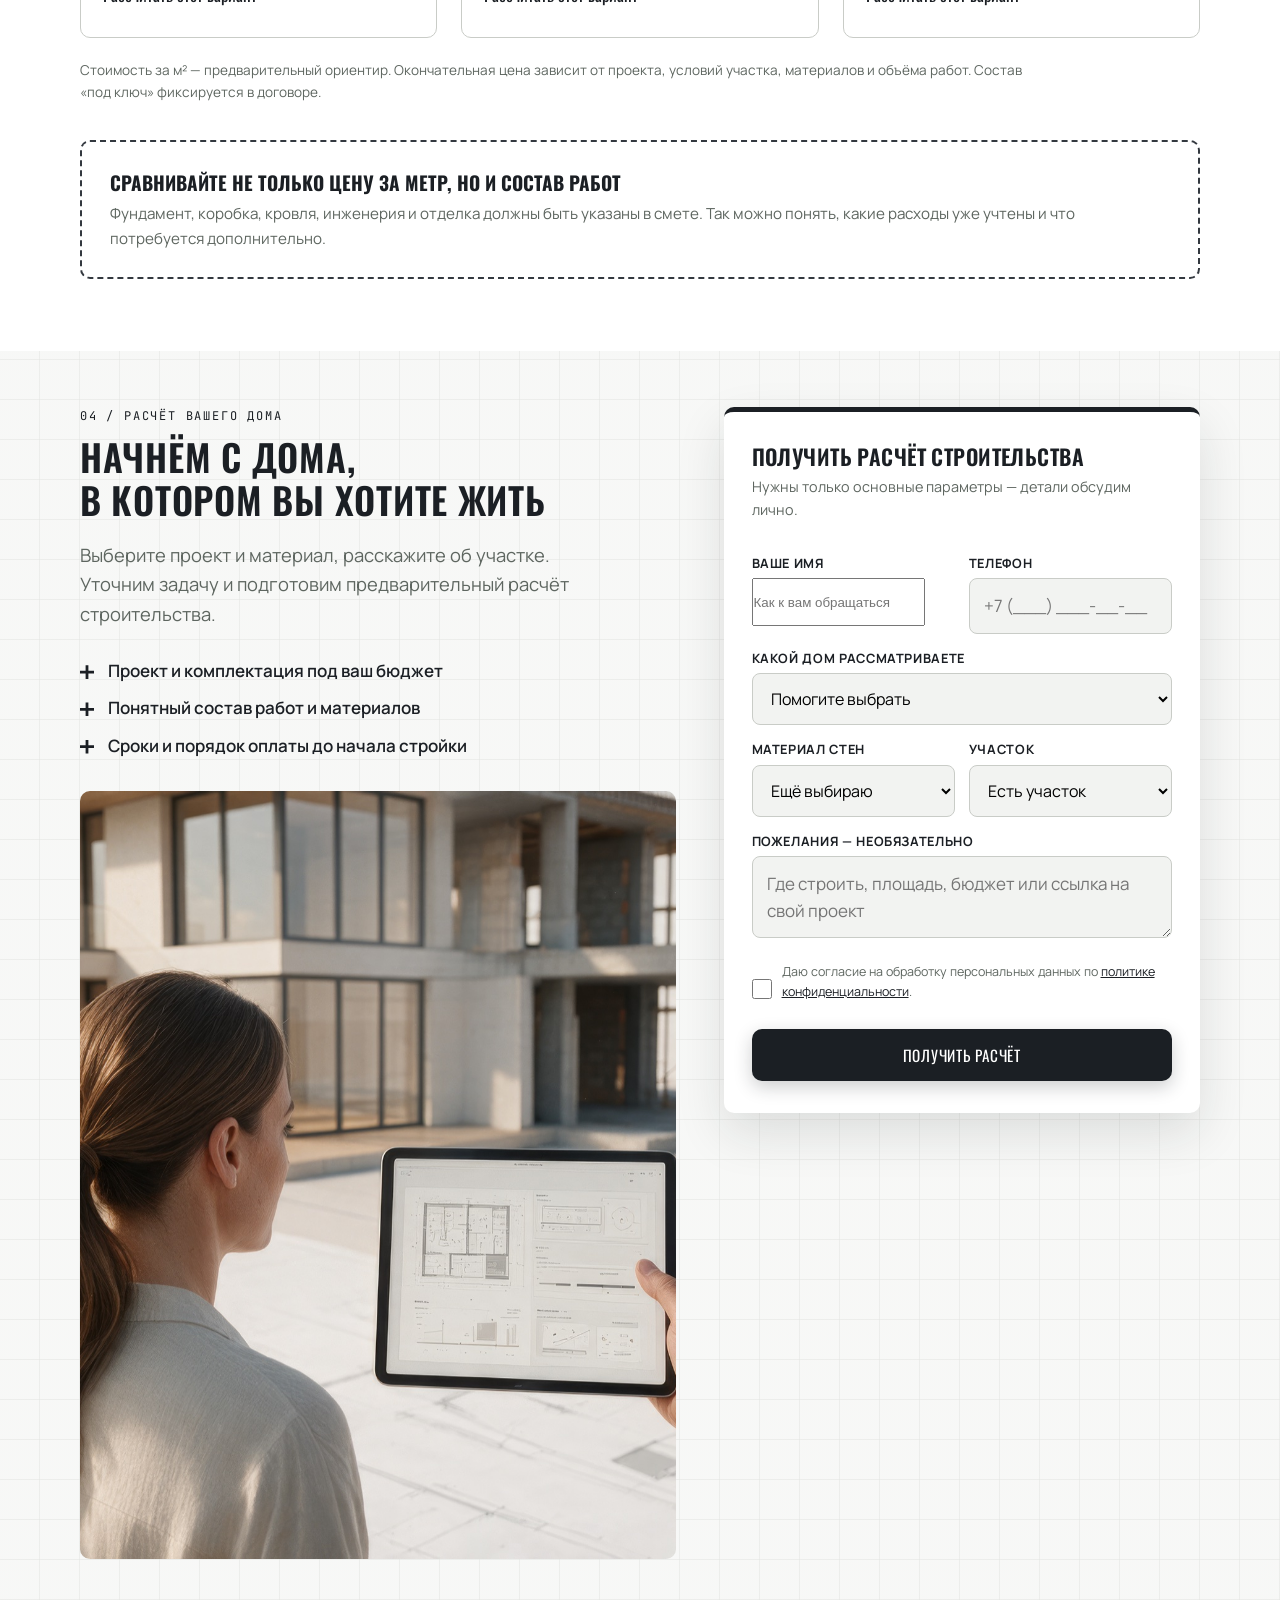
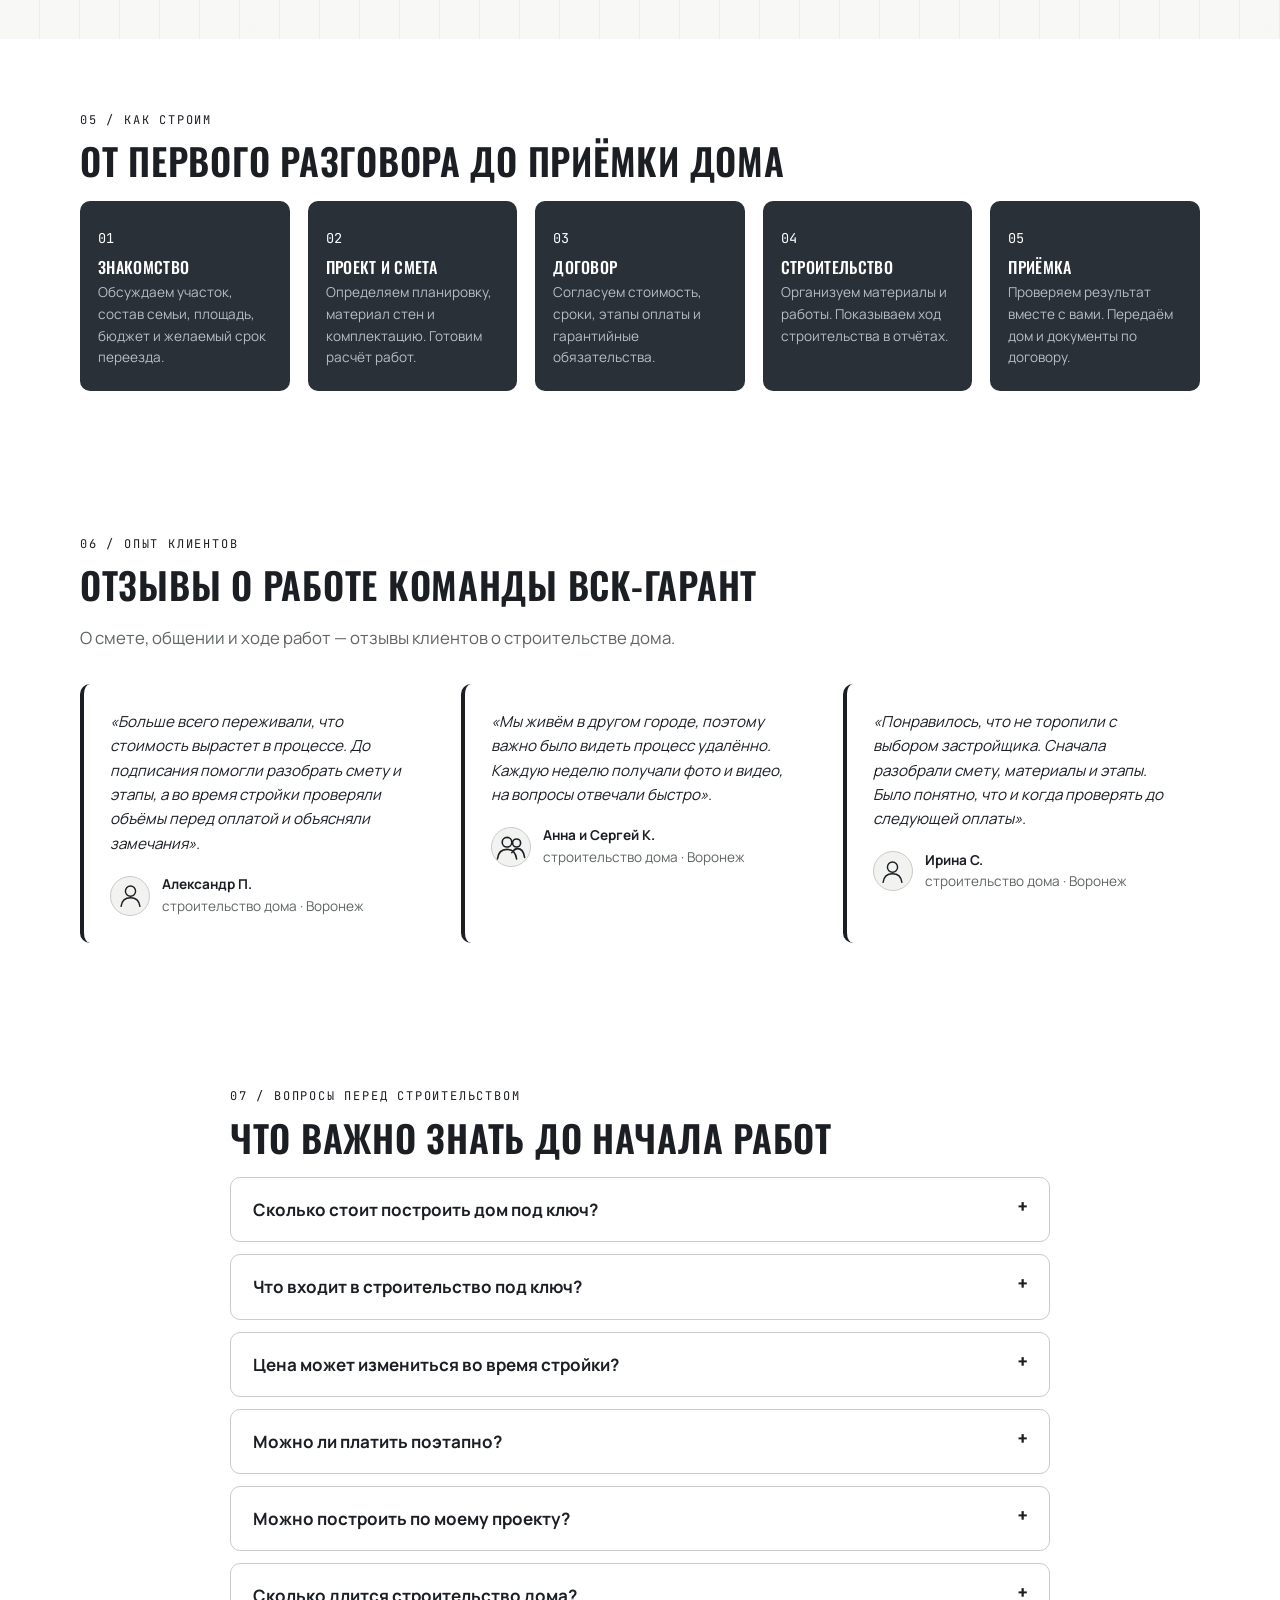
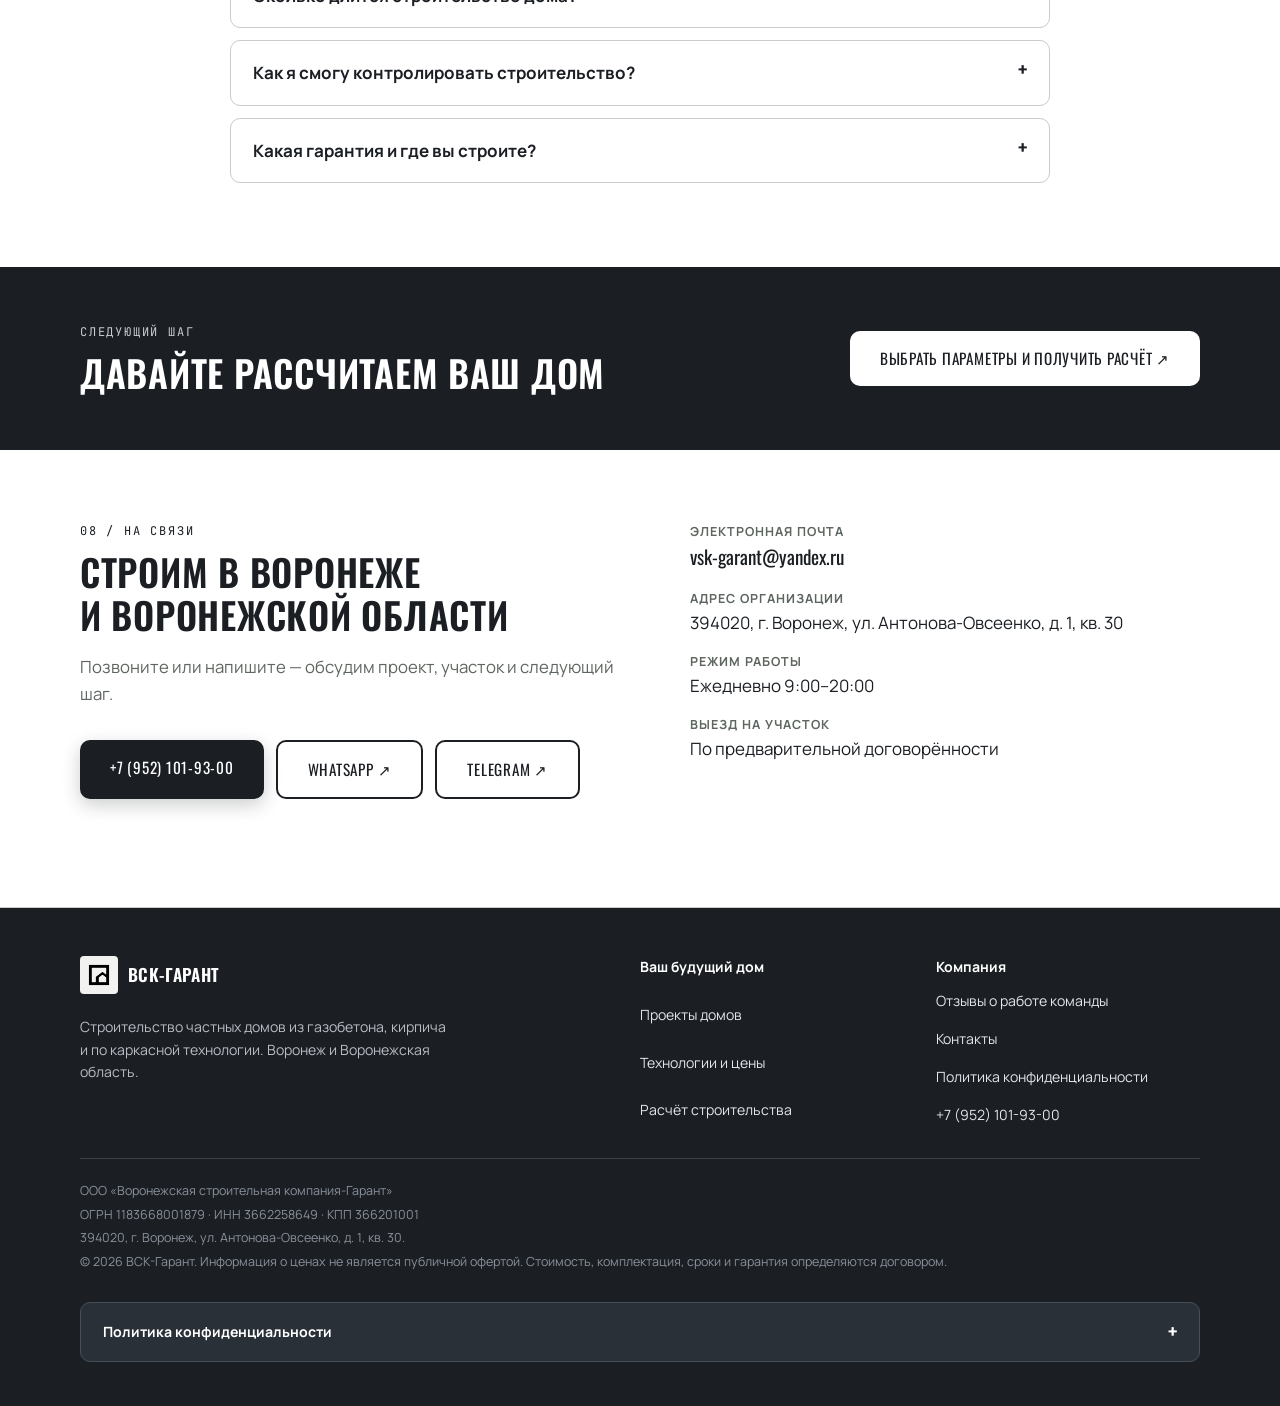
==== commit 81779c87: "Оставить один кадр на первом экране и переключать цену отделки. Черновая берёт каталожную цену, пред" ====
--- a/index.html
+++ b/index.html
@@ -23,9 +23,9 @@
 <link rel="preconnect" href="https://fonts.gstatic.com" crossorigin>
 <link href="https://fonts.googleapis.com/css2?family=Oswald:wght@500;600&family=Manrope:wght@400;600;700&family=JetBrains+Mono:wght@400;500&display=swap" rel="stylesheet">
 <link rel="icon" href="assets/logo.svg">
-<link rel="stylesheet" href="style.css?v=20261109b">
-<link rel="stylesheet" href="landing.css?v=20261109b">
-<link rel="stylesheet" href="lead.css?v=20261109b">
+<link rel="stylesheet" href="style.css?v=20261112">
+<link rel="stylesheet" href="landing.css?v=20261112">
+<link rel="stylesheet" href="lead.css?v=20261112">
 
 
 
@@ -35,13 +35,13 @@
 
 
 
-<script type="application/ld+json">{"@context": "https://schema.org", "@type": ["HomeAndConstructionBusiness", "Organization"], "@id": "https://vskgarant.ru/#organization", "name": "ВСК-Гарант", "legalName": "ООО «Воронежская строительная компания-Гарант»", "description": "Строительство частных домов под ключ в Воронеже и Воронежской области: газобетон, кирпич и каркасная технология.", "url": "https://vskgarant.ru/", "telephone": "+7 952 101-93-00", "email": "Kotelnickiy78@mail.ru", "taxID": "3662258649", "address": {"@type": "PostalAddress", "postalCode": "394020", "addressLocality": "Воронеж", "streetAddress": "ул. Антонова-Овсеенко, д. 1, кв. 30", "addressCountry": "RU"}, "areaServed": {"@type": "AdministrativeArea", "name": "Воронеж и Воронежская область"}, "knowsAbout": ["Строительство частных домов", "Дома из газобетона", "Кирпичные дома", "Каркасные дома", "Индивидуальное проектирование"]}</script><script type="application/ld+json">{"@context": "https://schema.org", "@type": "FAQPage", "mainEntity": [{"@type": "Question", "name": "Сколько стоит построить дом под ключ?", "acceptedAnswer": {"@type": "Answer", "text": "Ориентир зависит от технологии строительства. Каркасные дома начинаются от 40 т₽/м², дома из газобетона — от 45 т₽/м², кирпичные дома — от 55 т₽/м². Точную стоимость рассчитываем после выбора площади, проекта, материалов и комплектации."}}, {"@type": "Question", "name": "Что входит в строительство под ключ?", "acceptedAnswer": {"@type": "Answer", "text": "Проект, материалы, фундамент, коробка, кровля, инженерные системы и отделка — в выбранной комплектации. Состав работ и материалов подробно фиксируем в смете. Перед сравнением цен важно проверить, что именно включено в каждое предложение."}}, {"@type": "Question", "name": "Цена может измениться во время стройки?", "acceptedAnswer": {"@type": "Answer", "text": "Стоимость фиксируется в договоре до начала работ. Если вы сами не меняете проект, материалы или комплектацию, доплат по ходу строительства не будет. Изменения сначала согласуем с вами."}}, {"@type": "Question", "name": "Можно ли платить поэтапно?", "acceptedAnswer": {"@type": "Answer", "text": "Да. Оплата делится на этапы. Вы принимаете выполненный этап и оплачиваете его. Полной предоплаты до начала строительства нет. Порядок и суммы платежей закрепляем в договоре."}}, {"@type": "Question", "name": "Можно построить по моему проекту?", "acceptedAnswer": {"@type": "Answer", "text": "Да. Можно выбрать проект из подборки, изменить планировку под свою семью или обсудить индивидуальный проект. До расчёта уточним размеры, материал стен, комплектацию и особенности участка."}}, {"@type": "Question", "name": "Сколько длится строительство дома?", "acceptedAnswer": {"@type": "Answer", "text": "Срок зависит от площади, технологии, комплектации и сезона. Ориентир по строительству — от 4 месяцев. Точную дату сдачи фиксируем в договоре."}}, {"@type": "Question", "name": "Как я смогу контролировать строительство?", "acceptedAnswer": {"@type": "Answer", "text": "Вы получаете фото- и видеоотчёты каждую неделю. Показываем выполненные работы, объясняем следующий этап и согласуем вопросы до принятия решения. Посещение объекта обсуждаем заранее."}}, {"@type": "Question", "name": "Какая гарантия и где вы строите?", "acceptedAnswer": {"@type": "Answer", "text": "Условия гарантии и ответственность сторон закрепляем в договоре на выбранный проект. Основной регион строительства — Воронеж и Воронежская область. Возможность работы за пределами области обсуждаем отдельно."}}]}</script></head><body>
+<script type="application/ld+json">{"@context": "https://schema.org", "@type": ["HomeAndConstructionBusiness", "Organization"], "@id": "https://vskgarant.ru/#organization", "name": "ВСК-Гарант", "legalName": "ООО «Воронежская строительная компания-Гарант»", "description": "Строительство частных домов под ключ в Воронеже и Воронежской области: газобетон, кирпич и каркасная технология.", "url": "https://vskgarant.ru/", "telephone": "+7 952 101-93-00", "email": "vsk-garant@yandex.ru", "taxID": "3662258649", "address": {"@type": "PostalAddress", "postalCode": "394020", "addressLocality": "Воронеж", "streetAddress": "ул. Антонова-Овсеенко, д. 1, кв. 30", "addressCountry": "RU"}, "areaServed": {"@type": "AdministrativeArea", "name": "Воронеж и Воронежская область"}, "knowsAbout": ["Строительство частных домов", "Дома из газобетона", "Кирпичные дома", "Каркасные дома", "Индивидуальное проектирование"]}</script><script type="application/ld+json">{"@context": "https://schema.org", "@type": "FAQPage", "mainEntity": [{"@type": "Question", "name": "Сколько стоит построить дом под ключ?", "acceptedAnswer": {"@type": "Answer", "text": "Ориентир зависит от технологии строительства. Каркасные дома начинаются от 40 т₽/м², дома из газобетона — от 45 т₽/м², кирпичные дома — от 55 т₽/м². Точную стоимость рассчитываем после выбора площади, проекта, материалов и комплектации."}}, {"@type": "Question", "name": "Что входит в строительство под ключ?", "acceptedAnswer": {"@type": "Answer", "text": "Проект, материалы, фундамент, коробка, кровля, инженерные системы и отделка — в выбранной комплектации. Состав работ и материалов подробно фиксируем в смете. Перед сравнением цен важно проверить, что именно включено в каждое предложение."}}, {"@type": "Question", "name": "Цена может измениться во время стройки?", "acceptedAnswer": {"@type": "Answer", "text": "Стоимость фиксируется в договоре до начала работ. Если вы сами не меняете проект, материалы или комплектацию, доплат по ходу строительства не будет. Изменения сначала согласуем с вами."}}, {"@type": "Question", "name": "Можно ли платить поэтапно?", "acceptedAnswer": {"@type": "Answer", "text": "Да. Оплата делится на этапы. Вы принимаете выполненный этап и оплачиваете его. Полной предоплаты до начала строительства нет. Порядок и суммы платежей закрепляем в договоре."}}, {"@type": "Question", "name": "Можно построить по моему проекту?", "acceptedAnswer": {"@type": "Answer", "text": "Да. Можно выбрать проект из подборки, изменить планировку под свою семью или обсудить индивидуальный проект. До расчёта уточним размеры, материал стен, комплектацию и особенности участка."}}, {"@type": "Question", "name": "Сколько длится строительство дома?", "acceptedAnswer": {"@type": "Answer", "text": "Срок зависит от площади, технологии, комплектации и сезона. Ориентир по строительству — от 4 месяцев. Точную дату сдачи фиксируем в договоре."}}, {"@type": "Question", "name": "Как я смогу контролировать строительство?", "acceptedAnswer": {"@type": "Answer", "text": "Вы получаете фото- и видеоотчёты каждую неделю. Показываем выполненные работы, объясняем следующий этап и согласуем вопросы до принятия решения. Посещение объекта обсуждаем заранее."}}, {"@type": "Question", "name": "Какая гарантия и где вы строите?", "acceptedAnswer": {"@type": "Answer", "text": "Условия гарантии и ответственность сторон закрепляем в договоре на выбранный проект. Основной регион строительства — Воронеж и Воронежская область. Возможность работы за пределами области обсуждаем отдельно."}}]}</script></head><body>
 <a class="skip-link" href="#main">Перейти к содержанию</a>
 <header><div class="container header-inner"><a class="logo" href="#home" aria-label="ВСК-Гарант — начало страницы"><img class="logo-mark" src="assets/logo.svg" width="38" height="38" alt=""><span>ВСК-Гарант</span></a><nav class="main-nav" id="nav" aria-label="Разделы страницы"><a href="#projects">Проекты</a><a href="#prices">Цены</a><a href="#process">Как строим</a><a href="#reviews">Отзывы</a><a href="#faq">Вопросы</a><a href="#contacts">Контакты</a></nav><div class="header-actions"><a class="header-phone" href="tel:+79521019300" onclick="track('phone_click')">+7 (952) 101-93-00</a><a class="header-cta" href="#calc">Рассчитать дом</a></div><button class="burger" id="burger" aria-label="Открыть меню" aria-controls="nav" aria-expanded="false"><span></span><span></span><span></span></button></div></header>
 <main id="main">
-<section class="landing-hero" id="home" aria-label="Строительство домов"><div class="hero-slides" aria-roledescription="карусель" aria-label="Проект, архитектура и интерьер дома"><div class="hero-slide is-active" aria-hidden="false"><img src="assets/exterior.jpg" alt="Архитектура загородного дома" width="1800" height="1004" fetchpriority="high"></div><div class="hero-slide" aria-hidden="true"><img src="assets/hero-house.jpg" alt="Архитектурный проект частного дома" width="1800" height="1004" loading="lazy"></div><div class="hero-slide" aria-hidden="true"><img src="assets/interior.jpg" alt="Интерьер загородного дома" width="1800" height="1004" loading="lazy"></div></div><div class="hero-shade"></div><div class="container landing-hero-inner"><div class="landing-hero-copy"><span class="section-label">ВСК-Гарант / Воронеж и область</span><h1>Строительство домов<br>под ключ в Воронеже</h1><p class="hero-sub">Дом под вашу семью. Смета под вашу задачу.<br>От проекта и фундамента до инженерии и отделки — в одной команде.</p><div class="hero-buttons"><a class="btn btn-primary" href="#calc">Рассчитать мой дом ↗</a><a class="btn btn-outline on-dark" href="#projects">Выбрать проект</a></div><p class="hero-caption">Газобетон · кирпич · каркасная технология</p></div><div class="slide-controls"><div class="slide-dots"><button type="button" data-slide="0" aria-label="Слайд 1" aria-pressed="true">01</button><button type="button" data-slide="1" aria-label="Слайд 2" aria-pressed="false">02</button><button type="button" data-slide="2" aria-label="Слайд 3" aria-pressed="false">03</button></div><div class="slide-arrows"><button type="button" data-slide-prev aria-label="Предыдущий слайд">←</button><button type="button" data-slide-next aria-label="Следующий слайд">→</button></div></div></div></section>
+<section class="landing-hero" id="home" aria-label="Строительство домов"><div class="hero-slides"><div class="hero-slide is-active"><img src="assets/hero-house.jpg" alt="Архитектурный проект дома на чертежах" width="1800" height="1004" fetchpriority="high"></div></div><div class="hero-shade"></div><div class="container landing-hero-inner"><div class="landing-hero-copy"><span class="section-label">ВСК-Гарант / Воронеж и область</span><h1>Строительство домов<br>под ключ в Воронеже</h1><p class="hero-sub">Дом под вашу семью. Смета под вашу задачу.<br>От проекта и фундамента до инженерии и отделки — в одной команде.</p><div class="hero-buttons"><a class="btn btn-primary" href="#calc">Рассчитать мой дом ↗</a><a class="btn btn-outline on-dark" href="#projects">Выбрать проект</a></div><p class="hero-caption">Газобетон · кирпич · каркасная технология</p></div></div></section>
 <div class="stats-band"><div class="container stats-grid"><div class="stat"><b>По смете</b><span>стоимость фиксируем в договоре</span></div><div class="stat"><b>По этапам</b><span>приёмка работ и оплата</span></div><div class="stat"><b>Каждую неделю</b><span>фотоотчёты со стройки</span></div><div class="stat"><b>Воронеж</b><span>строим по области</span></div></div>
-<section id="projects"><div class="container"><span class="section-label">01 / Выберите основу будущего дома</span><h2>Три проекта. Разные сценарии жизни.</h2><p class="hero-sub section-intro">Компактный дом, семейная планировка или больше пространства с террасой. Выберите основу — обсудим изменения под ваш участок и бюджет.</p><div class="projects"><article class="project-card">
+<section id="projects"><div class="container"><span class="section-label">01 / Выберите основу будущего дома</span><h2>Три проекта. Разные сценарии жизни.</h2><p class="hero-sub section-intro">Компактный дом, семейная планировка или больше пространства с террасой. Выберите основу — обсудим изменения под ваш участок и бюджет.</p><div class="finish-switch" role="group" aria-label="Комплектация отделки"><button type="button" data-finish="rough" aria-pressed="true">Черновая</button><button type="button" data-finish="pre" aria-pressed="false">Предчистовая</button></div><div class="projects"><article class="project-card">
         <button class="project-media" type="button" aria-label="Показать планировку проекта Первый" aria-pressed="false">
           <img src="assets/projects/project-1.jpg" alt="Одноэтажный кирпичный дом 80 м² — проект «Первый»" loading="lazy" width="1000" height="746">
           <img class="plan" src="assets/projects/project-1-plan.jpg" alt="Планировка проекта «Первый»: 80 м², 3 спальни, 1 этаж" loading="lazy" width="1200" height="896">
@@ -50,7 +50,7 @@
         <div class="project-body">
           <h3>Проект «Первый»</h3>
           <div class="project-specs"><span>80 м²</span><span>9,5 × 9,0 м</span><span>3 спальни</span><span>1 этаж</span></div>
-          <p class="project-price">от 3 840 000 ₽ <small>под ключ, с инженерией</small></p>
+          <p class="project-price" data-rough="3840000" data-pre="5040000">от <span class="price-value">3 840 000</span> ₽ <small>черновая отделка</small></p>
           <p class="project-desc">Компактный одноэтажный дом для постоянного проживания. Подойдёт для семьи, которая хочет разумную площадь, понятную смету и быстрый старт строительства.</p>
         </div>
       <div class="project-action"><button class="btn btn-outline" type="button" data-project="Первый">Рассчитать этот дом</button></div></article><article class="project-card">
@@ -62,7 +62,7 @@
         <div class="project-body">
           <h3>Проект «Семейный»</h3>
           <div class="project-specs"><span>97 м²</span><span>12,0 × 8,5 м</span><span>3 спальни</span><span>1 этаж</span></div>
-          <p class="project-price">от 4 650 000 ₽ <small>под ключ, с инженерией</small></p>
+          <p class="project-price" data-rough="4650000" data-pre="6105000">от <span class="price-value">4 650 000</span> ₽ <small>черновая отделка</small></p>
           <p class="project-desc">Удобный одноэтажный дом с тремя спальнями. Хороший вариант для семьи, которой важны отдельные комнаты, просторная общая зона и комфорт без второго этажа.</p>
         </div>
       <div class="project-action"><button class="btn btn-outline" type="button" data-project="Семейный">Рассчитать этот дом</button></div></article><article class="project-card">
@@ -74,10 +74,10 @@
         <div class="project-body">
           <h3>Проект «Простор»</h3>
           <div class="project-specs"><span>127 м²</span><span>13,0 × 10,0 м</span><span>3 спальни</span><span>терраса 30 м²</span><span>1 этаж</span></div>
-          <p class="project-price">от 6 100 000 ₽ <small>под ключ, с инженерией</small></p>
+          <p class="project-price" data-rough="6100000" data-pre="8005000">от <span class="price-value">6 100 000</span> ₽ <small>черновая отделка</small></p>
           <p class="project-desc">Просторный одноэтажный дом с большой крытой террасой. Подойдёт тем, кто хочет светлую общую зону, три спальни и место для отдыха на свежем воздухе.</p>
         </div>
-      <div class="project-action"><button class="btn btn-outline" type="button" data-project="Простор">Рассчитать этот дом</button></div></article></div><p class="price-note">Цены — ориентиры из каталога ВСК-Гаранта. Точная стоимость, инженерия и отделка определяются проектом и согласованной комплектацией. Нажмите на фотографию, чтобы посмотреть планировку.</p><div class="custom-project"><div><h3>Уже есть свой проект?</h3><p>Расскажите о нём. Рассчитаем строительство под ваши параметры.</p></div><button class="btn btn-outline" type="button" data-project="Индивидуальный проект">Обсудить свой дом ↗</button></div></div></section>
+      <div class="project-action"><button class="btn btn-outline" type="button" data-project="Простор">Рассчитать этот дом</button></div></article></div><p class="price-note">Черновая — цена из каталога. Предчистовая выше на 15 000 ₽ за м²: это ориентир, точную смету считаем по комплектации. Нажмите на фотографию, чтобы посмотреть планировку.</p><div class="custom-project"><div><h3>Уже есть свой проект?</h3><p>Расскажите о нём. Рассчитаем строительство под ваши параметры.</p></div><button class="btn btn-outline" type="button" data-project="Индивидуальный проект">Обсудить свой дом ↗</button></div></div></section>
 <section class="dark-section" id="approach"><div class="container"><span class="section-label">02 / Строительство без лишних забот</span><h2>Одна команда — от замысла до готового дома</h2><p class="section-intro">Вам не нужно собирать стройку из отдельных исполнителей. Проект, материалы, бригады и последовательность работ связываем в один понятный план.</p><div class="grid-3"><article class="adv-card"><span class="num">01 / бюджет</span><h3>Знаете, за что платите</h3><p>В смете — состав работ и материалов. Стоимость и комплектацию согласуем до начала строительства, изменения обсуждаем отдельно.</p></article><article class="adv-card"><span class="num">02 / ваш дом</span><h3>Планировка под семью</h3><p>Учитываем количество спален, общую зону, этажность и пожелания к участку. Работаем с готовым или индивидуальным проектом.</p></article><article class="adv-card"><span class="num">03 / процесс</span><h3>Видите ход стройки</h3><p>Показываем работы в фото- и видеоотчётах. Объясняем, что выполнено и что предстоит. Ключевые условия закрепляем в договоре.</p></article></div></div></section>
 <section id="prices"><div class="container"><span class="section-label">03 / Материал и стоимость</span><h2>Из чего построим ваш дом?</h2><p class="hero-sub section-intro">Сначала определим площадь, участок и комплектацию. Затем сравним технологии и подготовим смету на выбранный вариант.</p><div class="grid-3"><article class="tech-card"><div class="tech-head"><h3>Газобетон</h3><span class="mono">от 45 т₽/м²</span></div><div class="tech-body"><p>Каменный дом для постоянного проживания с выбором фасада и планировки.</p><ul><li>Площадь и толщину стен определяем по проекту</li><li>В расчёте учитываем утепление и отделку</li></ul></div><div class="tech-foot"><a href="#calc" data-material="Газобетон">Рассчитать этот вариант →</a></div></article><article class="tech-card"><div class="tech-head"><h3>Каркас</h3><span class="mono">от 40 т₽/м²</span></div><div class="tech-body"><p>Вариант для тех, кому важны бюджет и сроки строительства.</p><ul><li>Нагрузку на основание учитываем в проекте</li><li>Согласуем состав стен и утепление</li></ul></div><div class="tech-foot"><a href="#calc" data-material="Каркас">Рассчитать этот вариант →</a></div></article><article class="tech-card"><div class="tech-head"><h3>Кирпич</h3><span class="mono">от 55 т₽/м²</span></div><div class="tech-body"><p>Капитальный дом с кирпичными стенами и индивидуальным обликом.</p><ul><li>Подбираем конструкцию под участок</li><li>Смета учитывает кладку, инженерные системы и отделку</li></ul></div><div class="tech-foot"><a href="#calc" data-material="Кирпич">Рассчитать этот вариант →</a></div></article></div><p class="price-note">Стоимость за м² — предварительный ориентир. Окончательная цена зависит от проекта, условий участка, материалов и объёма работ. Состав «под ключ» фиксируется в договоре.</p><div class="guarantee"><div><b>Сравнивайте не только цену за метр, но и состав работ</b><p>Фундамент, коробка, кровля, инженерия и отделка должны быть указаны в смете. Так можно понять, какие расходы уже учтены и что потребуется дополнительно.</p></div></div></div></section>
 <section class="hero" id="calc"><div class="container hero-grid"><div><span class="section-label">04 / Расчёт вашего дома</span><h2>Начнём с дома,<br>в котором вы хотите жить</h2><p class="hero-sub">Выберите проект и материал, расскажите об участке. Уточним задачу и подготовим предварительный расчёт строительства.</p><ul class="hero-points"><li>Проект и комплектация под ваш бюджет</li><li>Понятный состав работ и материалов</li><li>Сроки и порядок оплаты до начала стройки</li></ul><img class="consult-image" src="assets/story/3.jpg" alt="Обсуждение проекта дома" width="1360" height="768" loading="lazy"></div><div class="lead-card"><h3>Получить расчёт строительства</h3><p>Нужны только основные параметры — детали обсудим лично.</p><form data-lead data-intent="construction">
@@ -105,7 +105,7 @@
       </div></div></div></section>
 <section id="faq"><div class="container faq-container"><span class="section-label">07 / Вопросы перед строительством</span><h2>Что важно знать до начала работ</h2><details><summary>Сколько стоит построить дом под ключ?</summary><div class="answer">Ориентир зависит от технологии строительства. Каркасные дома начинаются от 40 т₽/м², дома из газобетона — от 45 т₽/м², кирпичные дома — от 55 т₽/м². Точную стоимость рассчитываем после выбора площади, проекта, материалов и комплектации.</div></details><details><summary>Что входит в строительство под ключ?</summary><div class="answer">Проект, материалы, фундамент, коробка, кровля, инженерные системы и отделка — в выбранной комплектации. Состав работ и материалов подробно фиксируем в смете. Перед сравнением цен важно проверить, что именно включено в каждое предложение.</div></details><details><summary>Цена может измениться во время стройки?</summary><div class="answer">Стоимость фиксируется в договоре до начала работ. Если вы сами не меняете проект, материалы или комплектацию, доплат по ходу строительства не будет. Изменения сначала согласуем с вами.</div></details><details><summary>Можно ли платить поэтапно?</summary><div class="answer">Да. Оплата делится на этапы. Вы принимаете выполненный этап и оплачиваете его. Полной предоплаты до начала строительства нет. Порядок и суммы платежей закрепляем в договоре.</div></details><details><summary>Можно построить по моему проекту?</summary><div class="answer">Да. Можно выбрать проект из подборки, изменить планировку под свою семью или обсудить индивидуальный проект. До расчёта уточним размеры, материал стен, комплектацию и особенности участка.</div></details><details><summary>Сколько длится строительство дома?</summary><div class="answer">Срок зависит от площади, технологии, комплектации и сезона. Ориентир по строительству — от 4 месяцев. Точную дату сдачи фиксируем в договоре.</div></details><details><summary>Как я смогу контролировать строительство?</summary><div class="answer">Вы получаете фото- и видеоотчёты каждую неделю. Показываем выполненные работы, объясняем следующий этап и согласуем вопросы до принятия решения. Посещение объекта обсуждаем заранее.</div></details><details><summary>Какая гарантия и где вы строите?</summary><div class="answer">Условия гарантии и ответственность сторон закрепляем в договоре на выбранный проект. Основной регион строительства — Воронеж и Воронежская область. Возможность работы за пределами области обсуждаем отдельно.</div></details></div></section>
 <section class="cta-band"><div class="container"><div><span class="section-label">Следующий шаг</span><h2>Давайте рассчитаем ваш дом</h2></div><a href="#calc" class="btn">Выбрать параметры и получить расчёт ↗</a></div></section>
-<section id="contacts"><div class="container contact-grid"><div><span class="section-label">08 / На связи</span><h2>Строим в Воронеже<br>и Воронежской области</h2><p class="section-intro">Позвоните или напишите — обсудим проект, участок и следующий шаг.</p><div class="contact-buttons"><a class="btn btn-primary" href="tel:+79521019300" onclick="track('phone_click')">+7 (952) 101-93-00</a><a class="btn btn-outline" href="https://wa.me/79521019300">WhatsApp ↗</a><a class="btn btn-outline" href="https://t.me/vskgarant">Telegram ↗</a></div></div><ul class="contact-list"><li><b>Электронная почта</b><a href="mailto:Kotelnickiy78@mail.ru">Kotelnickiy78@mail.ru</a></li><li><b>Адрес организации</b><span>394020, г. Воронеж, ул. Антонова-Овсеенко, д. 1, кв. 30</span></li><li><b>Режим работы</b><span>Ежедневно 9:00–20:00</span></li><li><b>Выезд на участок</b><span>По предварительной договорённости</span></li></ul></div></section>
+<section id="contacts"><div class="container contact-grid"><div><span class="section-label">08 / На связи</span><h2>Строим в Воронеже<br>и Воронежской области</h2><p class="section-intro">Позвоните или напишите — обсудим проект, участок и следующий шаг.</p><div class="contact-buttons"><a class="btn btn-primary" href="tel:+79521019300" onclick="track('phone_click')">+7 (952) 101-93-00</a><a class="btn btn-outline" href="https://wa.me/79521019300">WhatsApp ↗</a><a class="btn btn-outline" href="https://t.me/vskgarant">Telegram ↗</a></div></div><ul class="contact-list"><li><b>Электронная почта</b><a href="mailto:vsk-garant@yandex.ru">vsk-garant@yandex.ru</a></li><li><b>Адрес организации</b><span>394020, г. Воронеж, ул. Антонова-Овсеенко, д. 1, кв. 30</span></li><li><b>Режим работы</b><span>Ежедневно 9:00–20:00</span></li><li><b>Выезд на участок</b><span>По предварительной договорённости</span></li></ul></div></section>
 </main><footer><div class="container"><div class="footer-grid"><div><a class="logo" href="#home" aria-label="ВСК-Гарант — начало страницы"><img class="logo-mark" src="assets/logo.svg" width="38" height="38" alt=""><span>ВСК-Гарант</span></a><p class="footer-description">Строительство частных домов из газобетона, кирпича и по каркасной технологии. Воронеж и Воронежская область.</p></div><div class="footer-links"><b>Ваш будущий дом</b><a href="#projects">Проекты домов</a><a href="#prices">Технологии и цены</a><a href="#calc">Расчёт строительства</a></div><div class="footer-links"><b>Компания</b><a href="#reviews">Отзывы о работе команды</a><a href="#contacts">Контакты</a><a href="#privacy">Политика конфиденциальности</a><a href="tel:+79521019300">+7 (952) 101-93-00</a></div></div><div class="footer-legal">ООО «Воронежская строительная компания-Гарант»<br>ОГРН 1183668001879 · ИНН 3662258649 · КПП 366201001<br>394020, г. Воронеж, ул. Антонова-Овсеенко, д. 1, кв. 30.<br>© <span id="year">2026</span> ВСК-Гарант. Информация о ценах не является публичной офертой. Стоимость, комплектация, сроки и гарантия определяются договором.</div><details id="privacy" class="privacy-block"><summary>Политика конфиденциальности</summary><div class="answer">
     
     <h3>1. Общие положения</h3>
@@ -136,13 +136,13 @@
     <p>5.4. Сайт использует файлы cookie и сервис веб-аналитики Яндекс.Метрика. При первом посещении показывается уведомление; аналитические cookie и Яндекс.Метрика подключаются после согласия пользователя. Отключить cookie можно в настройках браузера — на работу форм связи это не влияет.</p>
 
     <h3>6. Права субъекта персональных данных</h3>
-    <p>6.1. Пользователь вправе получить сведения об обработке своих персональных данных, требовать их уточнения, блокирования или уничтожения, а также отозвать согласие на обработку, направив запрос на адрес электронной почты Kotelnickiy78@mail.ru или письменно по адресу Оператора.</p>
+    <p>6.1. Пользователь вправе получить сведения об обработке своих персональных данных, требовать их уточнения, блокирования или уничтожения, а также отозвать согласие на обработку, направив запрос на адрес электронной почты vsk-garant@yandex.ru или письменно по адресу Оператора.</p>
     <p>6.2. Оператор обязан прекратить обработку персональных данных в течение срока, установленного законом, с момента получения отзыва согласия.</p>
 
     <h3>7. Заключительные положения</h3>
     <p>7.1. Оператор вправе вносить изменения в настоящую Политику. Актуальная редакция всегда размещена в этом разделе.</p>
-    <p>7.2. По всем вопросам, связанным с обработкой персональных данных, можно обратиться по адресу: Kotelnickiy78@mail.ru.</p>
+    <p>7.2. По всем вопросам, связанным с обработкой персональных данных, можно обратиться по адресу: vsk-garant@yandex.ru.</p>
     <p>Дата публикации: 2 ноября 2026 г.</p>
   </div></details></div></footer>
 <div class="mobile-actions"><a href="tel:+79521019300">Позвонить</a><a href="#calc">Рассчитать дом ↗</a></div>
-<script src="config.js?v=20261109b"></script><script src="script.js?v=20261109b"></script><script src="landing.js?v=20261109b"></script></body></html>+<script src="config.js?v=20261112"></script><script src="script.js?v=20261112"></script><script src="landing.js?v=20261112"></script></body></html>
--- a/lead.css
+++ b/lead.css
@@ -13,6 +13,10 @@
 }
 .header-cta:hover{background:var(--amber-dark)}
 .header-actions{display:flex;align-items:center;justify-content:flex-end;gap:16px;flex-shrink:0}
+.finish-switch{display:inline-flex;gap:4px;padding:4px;margin:0 0 28px;border:1px solid var(--line);border-radius:999px;background:#fff}
+.finish-switch button{border:0;background:transparent;border-radius:999px;padding:10px 18px;cursor:pointer;font-family:'Oswald',sans-serif;font-size:.82rem;letter-spacing:.04em;text-transform:uppercase;color:var(--graphite)}
+.finish-switch button[aria-pressed="true"]{background:var(--graphite);color:#fff}
+.landing-hero .hero-slide img{object-position:68% center}
 @media (min-width:961px){
   nav.main-nav{flex:1;justify-content:space-evenly;align-items:center;gap:clamp(12px,2vw,40px);min-width:0}
 }
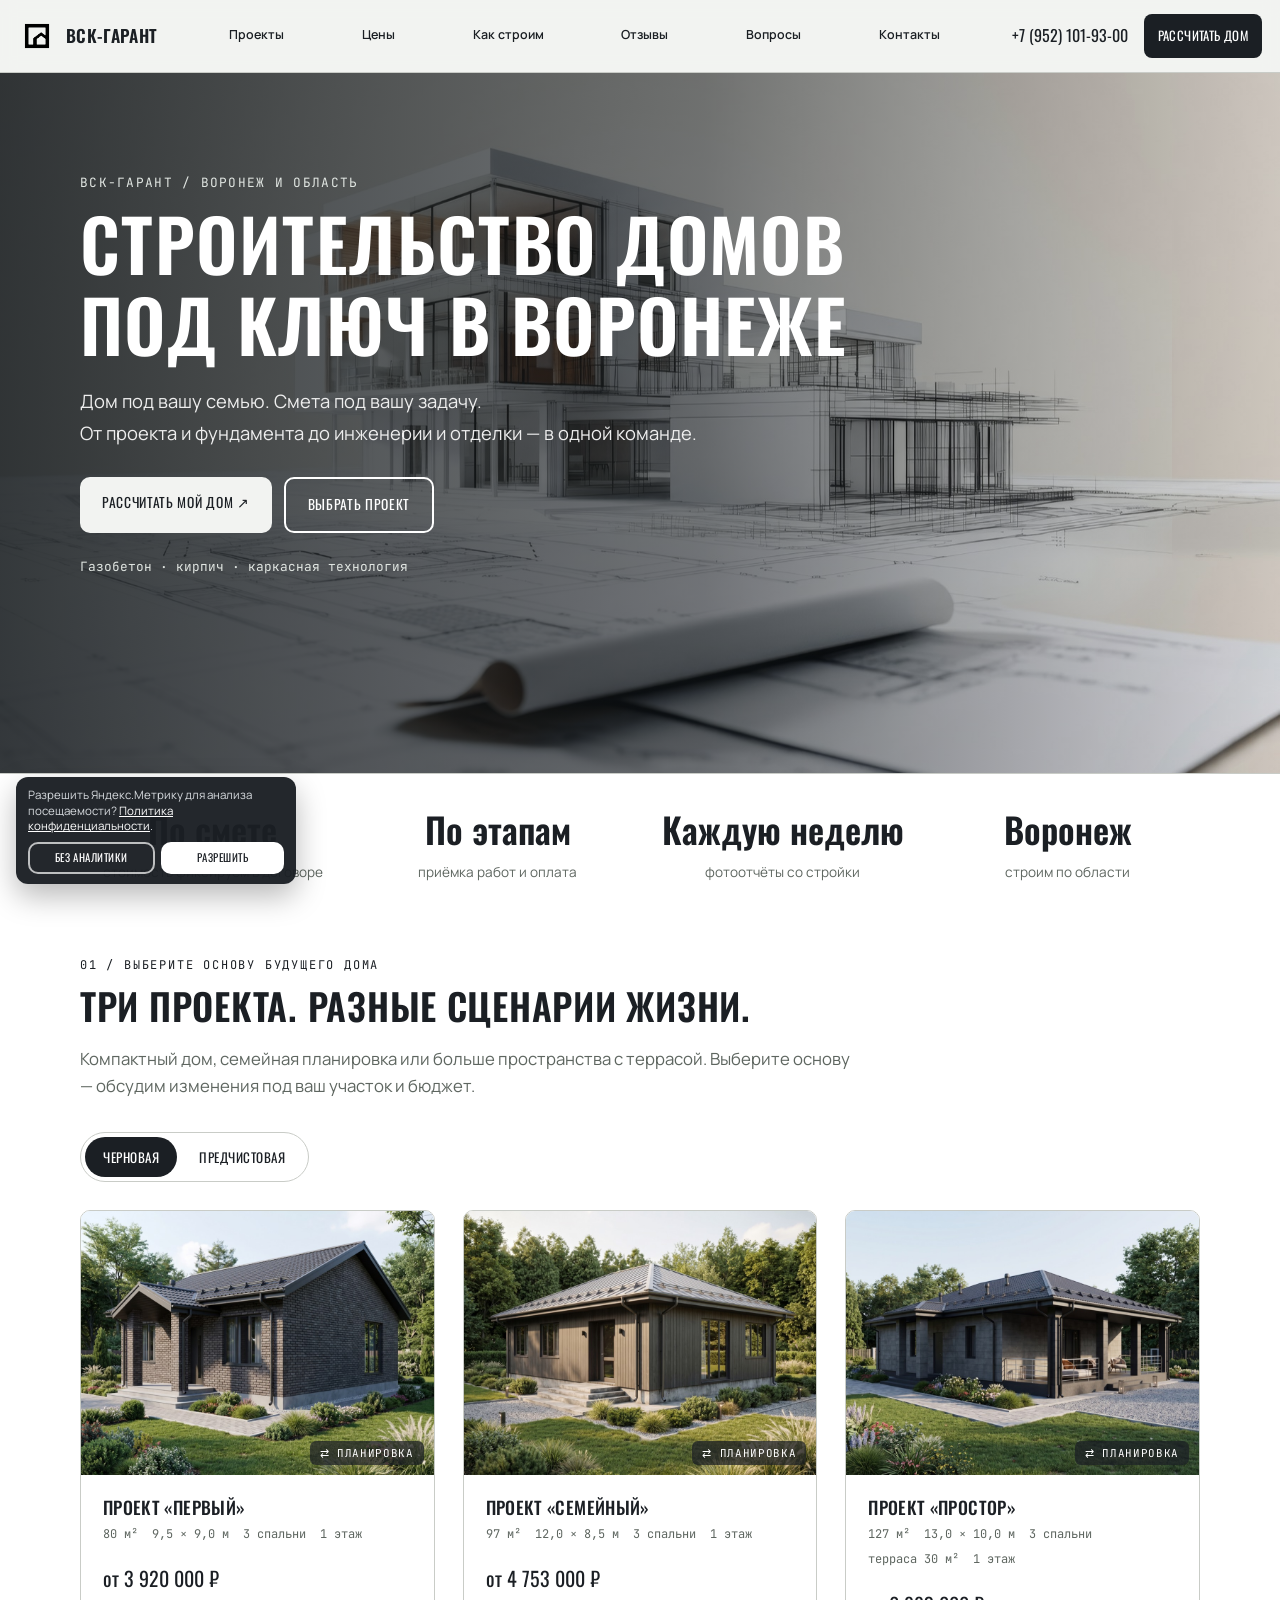
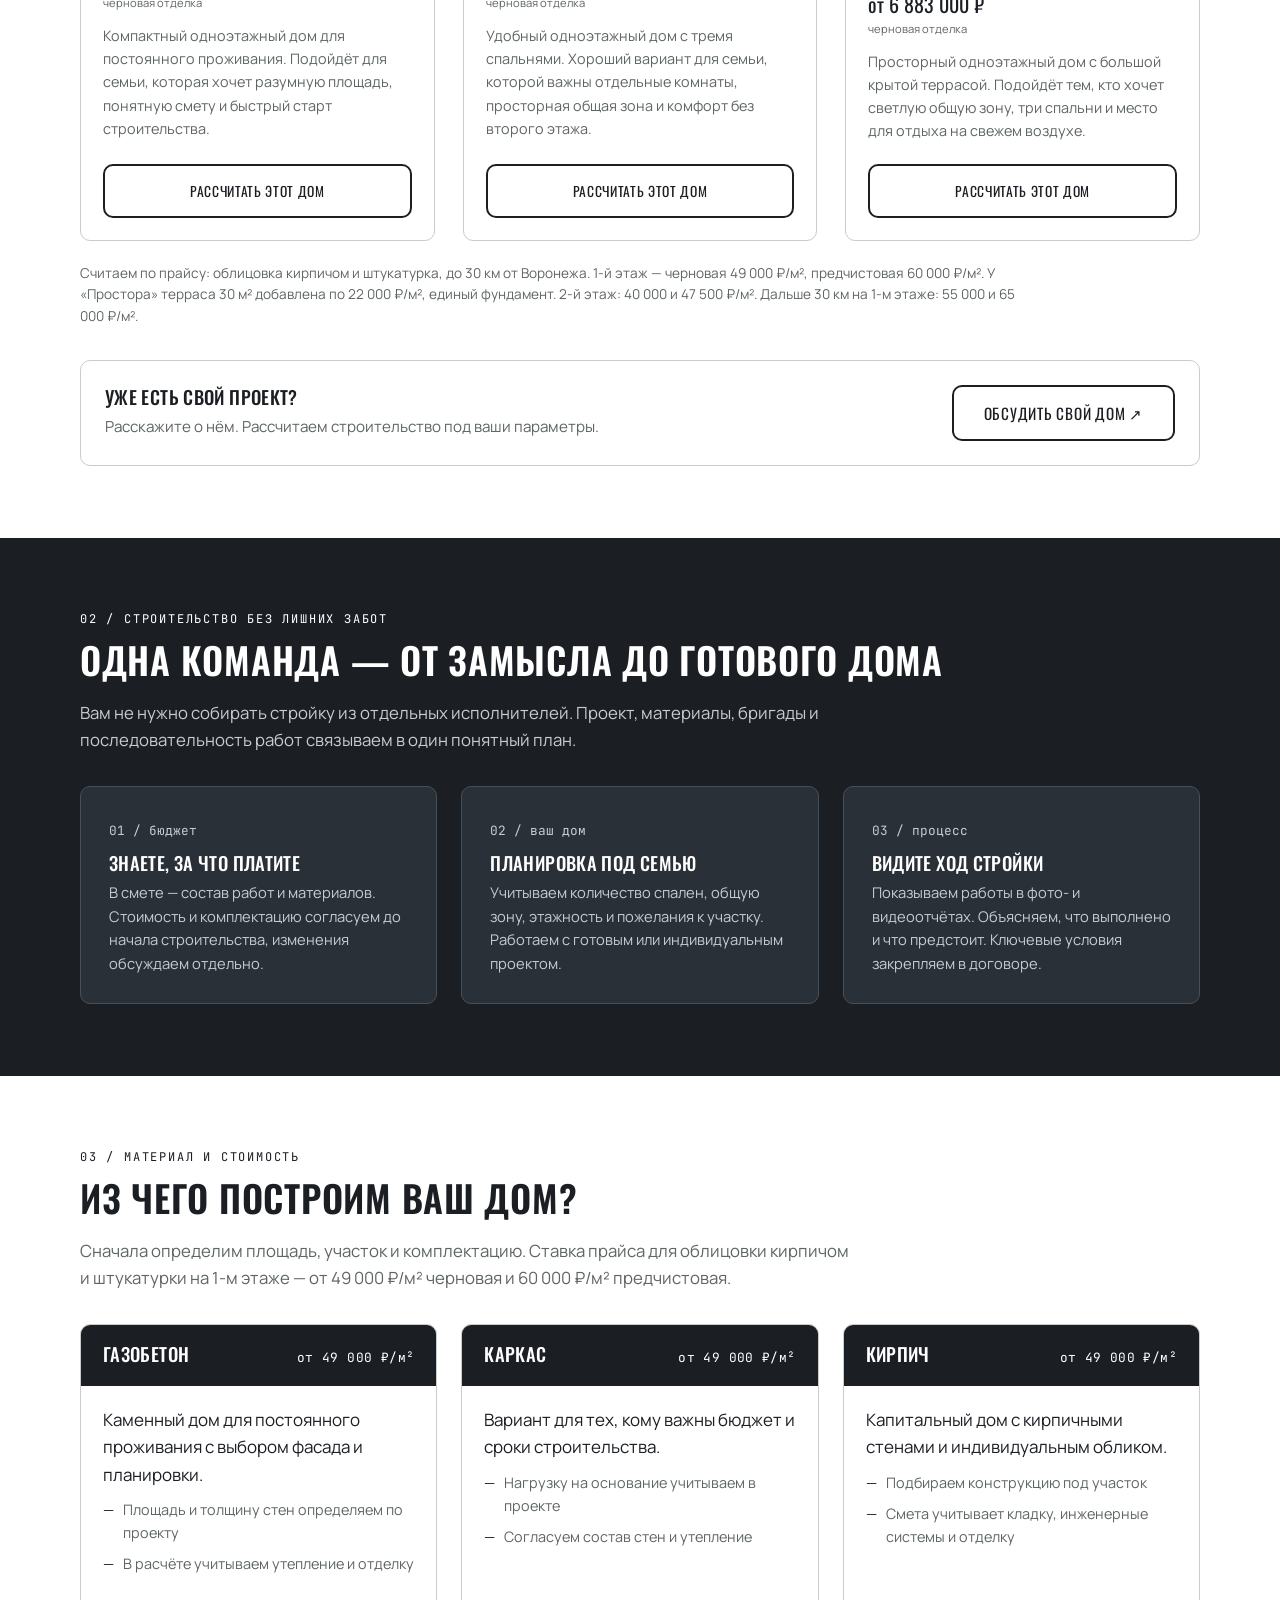
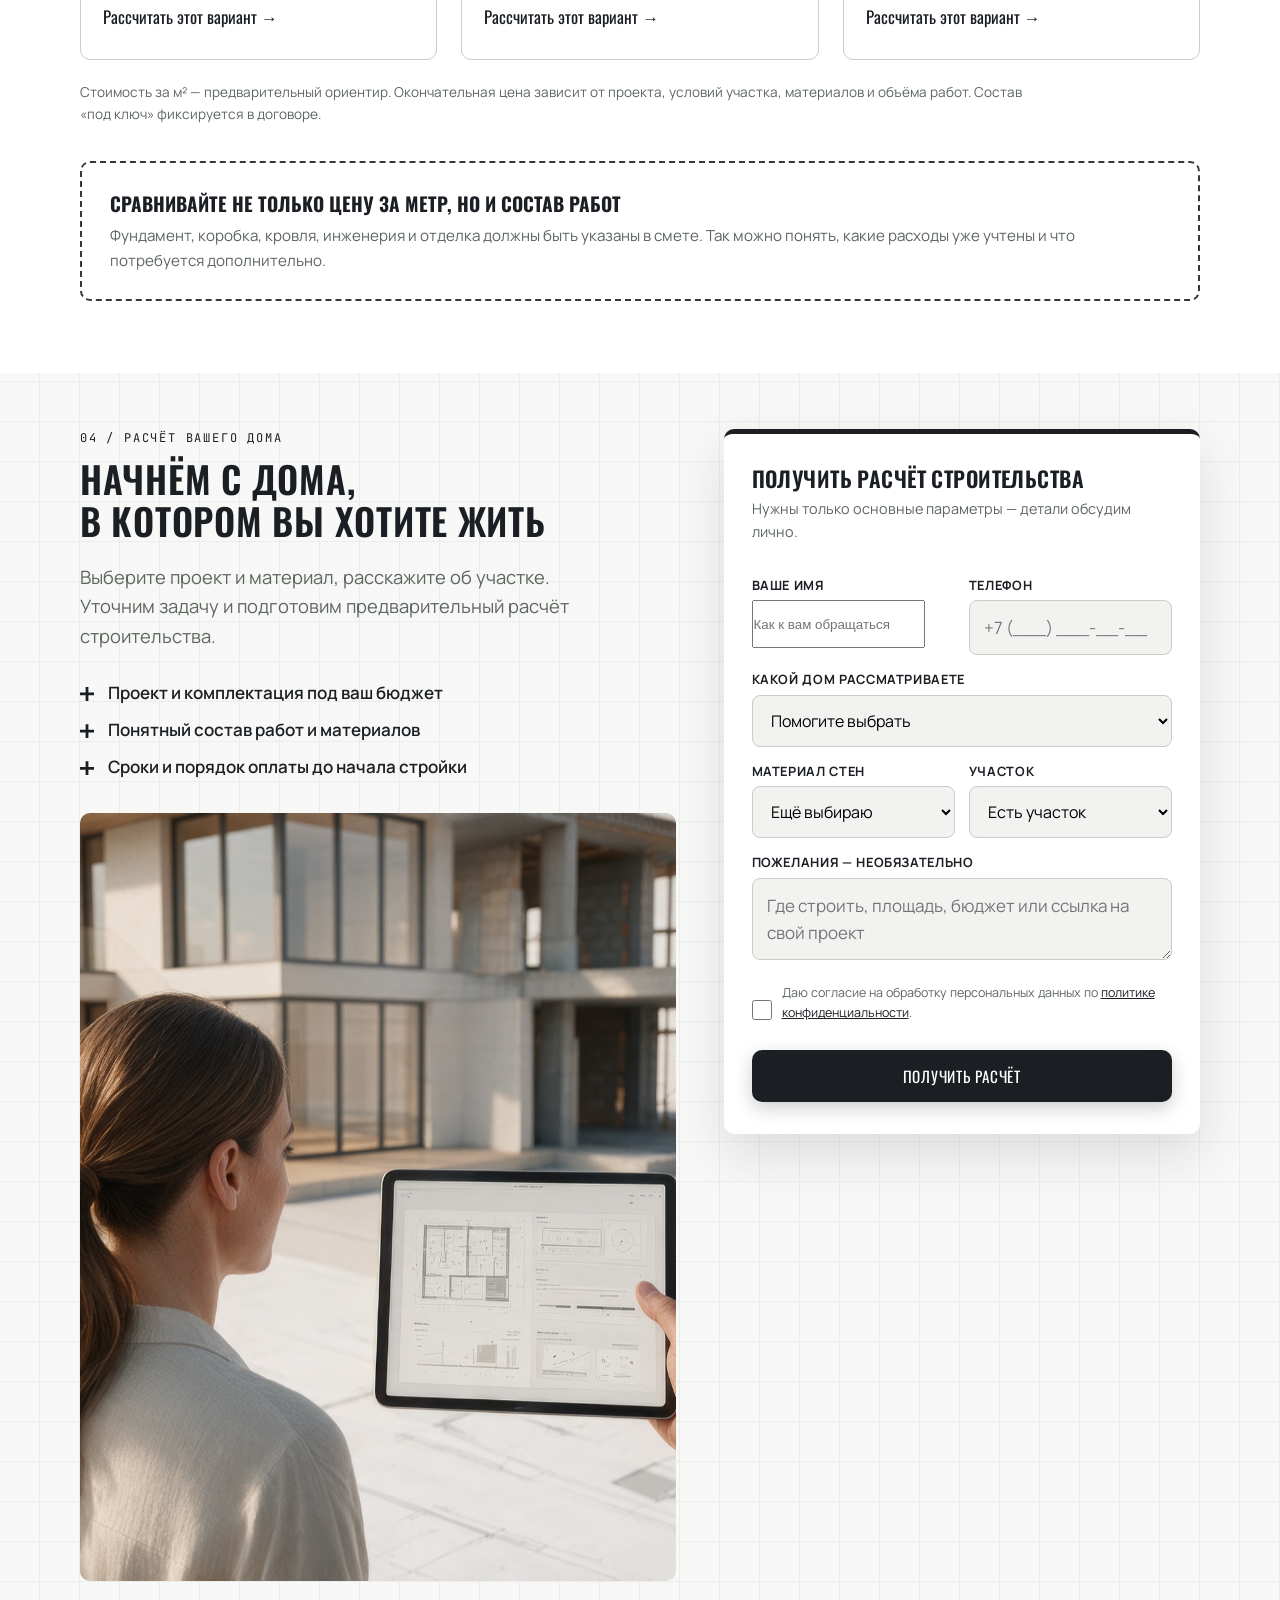
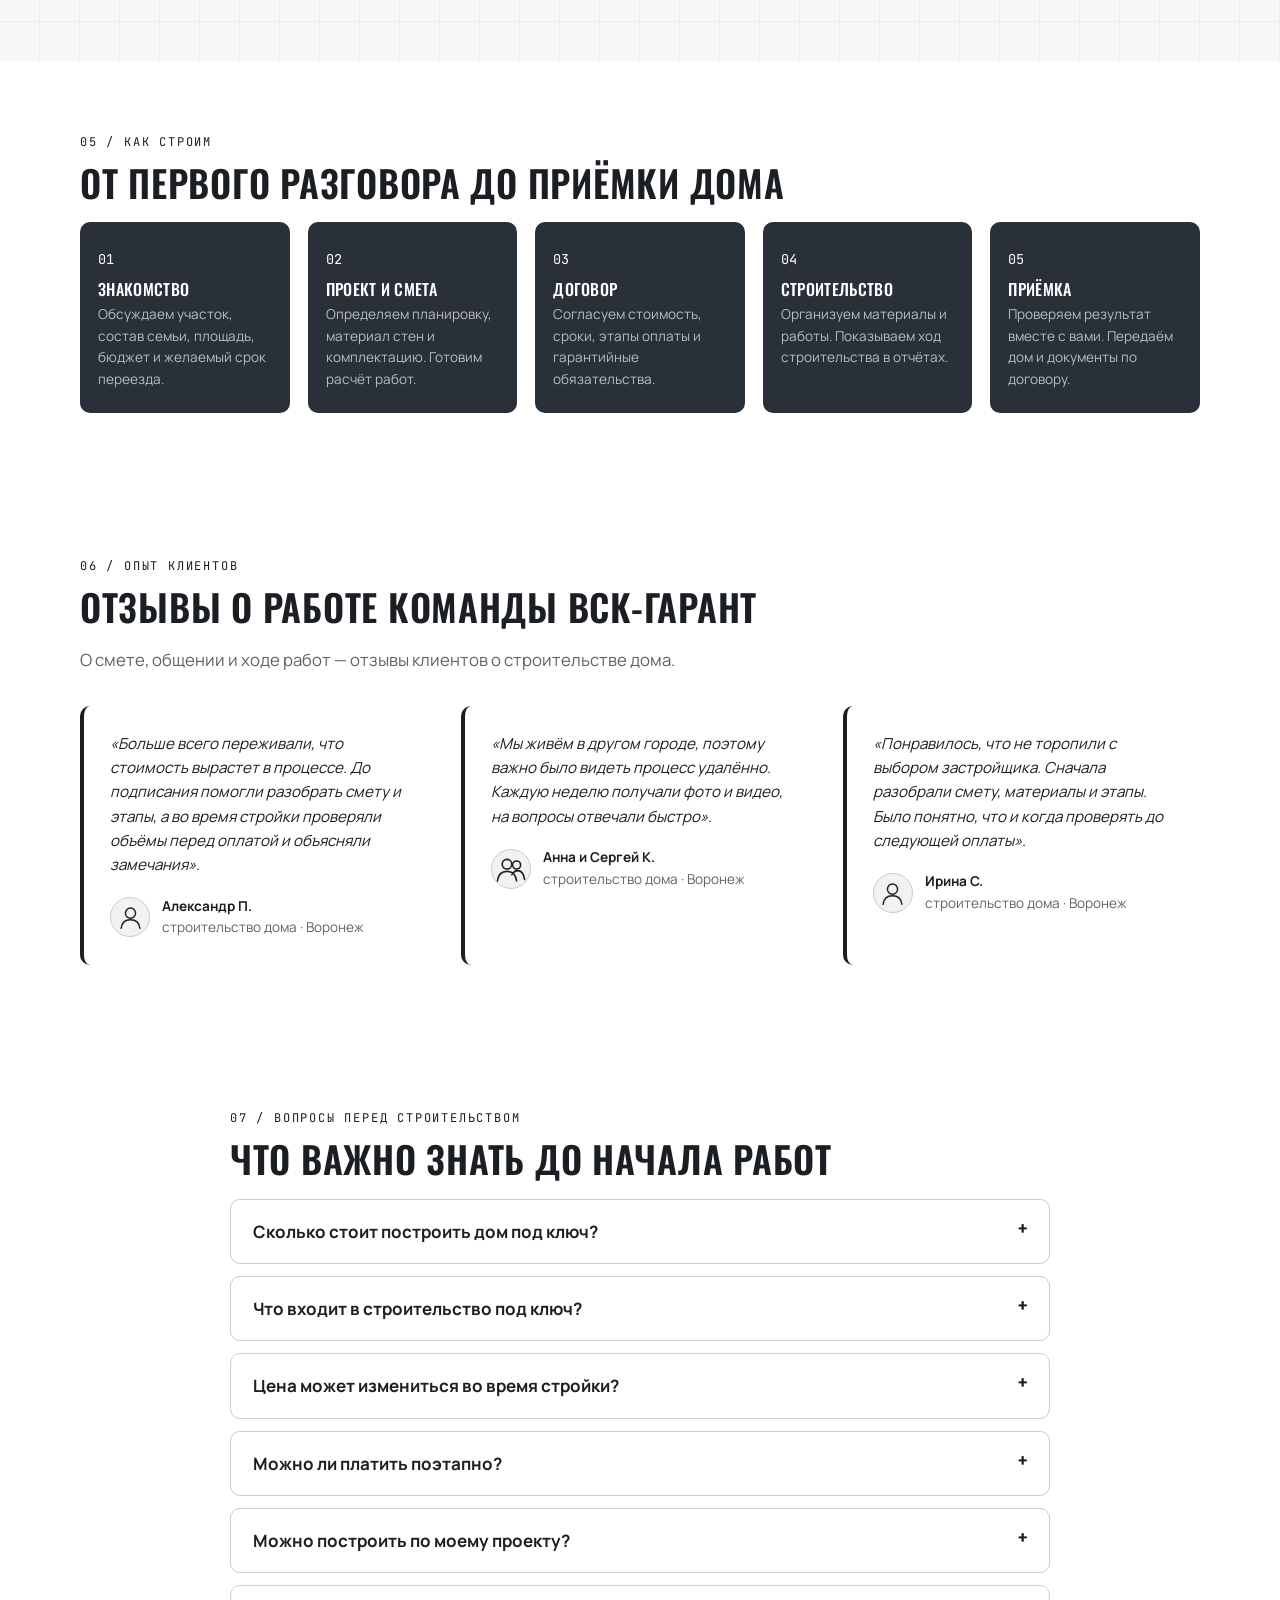
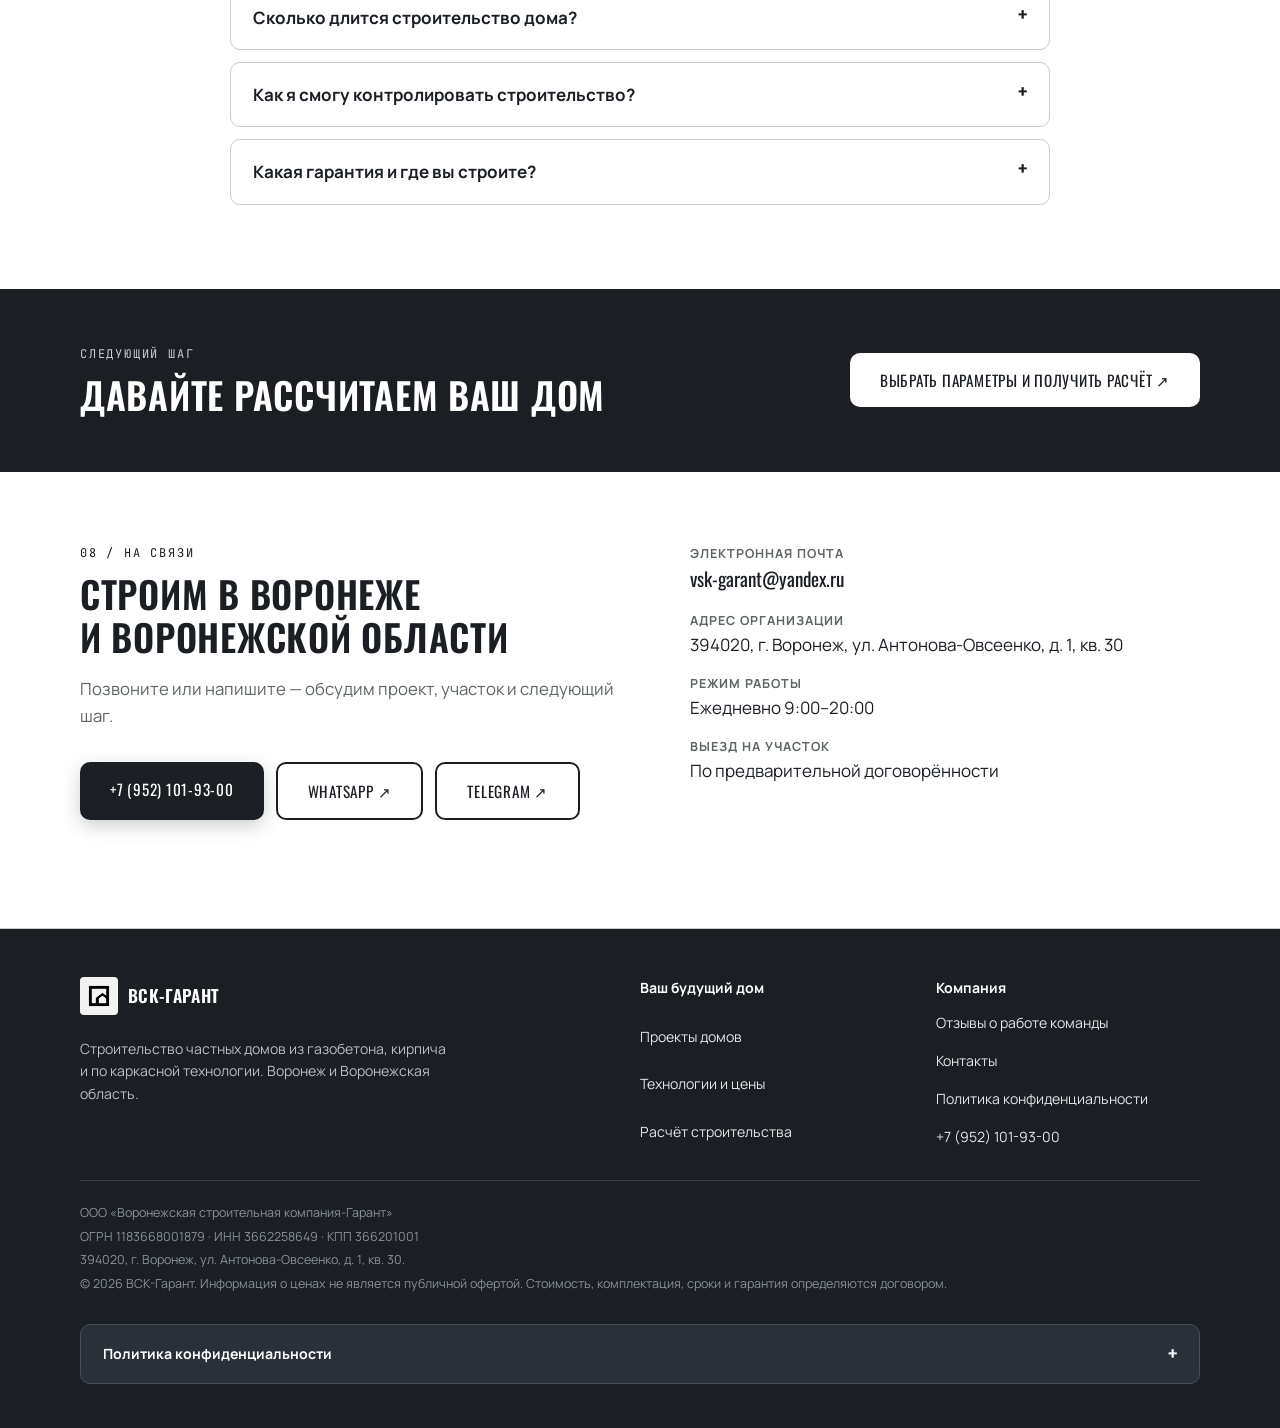
==== commit 5ae77df0: "Пересчитать цены проектов по прайсу за квадратный метр. Первый этаж: 49 000 ₽ черновая и 60 000 ₽ пр" ====
--- a/index.html
+++ b/index.html
@@ -2,7 +2,7 @@
 <meta charset="UTF-8">
 <meta name="viewport" content="width=device-width, initial-scale=1.0">
 <title>Строительство домов под ключ в Воронеже — цены | ВСК-Гарант</title>
-<meta name="description" content="Строительство домов в Воронеже и области: каркас от 40 000 ₽/м², газобетон от 45 000 ₽/м², кирпич от 55 000 ₽/м². Проекты, смета и поэтапная оплата.">
+<meta name="description" content="Строительство домов в Воронеже и области: 1-й этаж от 49 000 ₽/м² черновая и от 60 000 ₽/м² предчистовая. Проекты, смета и поэтапная оплата.">
 
 
 <link rel="canonical" href="https://vskgarant.ru/">
@@ -23,9 +23,9 @@
 <link rel="preconnect" href="https://fonts.gstatic.com" crossorigin>
 <link href="https://fonts.googleapis.com/css2?family=Oswald:wght@500;600&family=Manrope:wght@400;600;700&family=JetBrains+Mono:wght@400;500&display=swap" rel="stylesheet">
 <link rel="icon" href="assets/logo.svg">
-<link rel="stylesheet" href="style.css?v=20261112">
-<link rel="stylesheet" href="landing.css?v=20261112">
-<link rel="stylesheet" href="lead.css?v=20261112">
+<link rel="stylesheet" href="style.css?v=20261112b">
+<link rel="stylesheet" href="landing.css?v=20261112b">
+<link rel="stylesheet" href="lead.css?v=20261112b">
 
 
 
@@ -35,7 +35,7 @@
 
 
 
-<script type="application/ld+json">{"@context": "https://schema.org", "@type": ["HomeAndConstructionBusiness", "Organization"], "@id": "https://vskgarant.ru/#organization", "name": "ВСК-Гарант", "legalName": "ООО «Воронежская строительная компания-Гарант»", "description": "Строительство частных домов под ключ в Воронеже и Воронежской области: газобетон, кирпич и каркасная технология.", "url": "https://vskgarant.ru/", "telephone": "+7 952 101-93-00", "email": "vsk-garant@yandex.ru", "taxID": "3662258649", "address": {"@type": "PostalAddress", "postalCode": "394020", "addressLocality": "Воронеж", "streetAddress": "ул. Антонова-Овсеенко, д. 1, кв. 30", "addressCountry": "RU"}, "areaServed": {"@type": "AdministrativeArea", "name": "Воронеж и Воронежская область"}, "knowsAbout": ["Строительство частных домов", "Дома из газобетона", "Кирпичные дома", "Каркасные дома", "Индивидуальное проектирование"]}</script><script type="application/ld+json">{"@context": "https://schema.org", "@type": "FAQPage", "mainEntity": [{"@type": "Question", "name": "Сколько стоит построить дом под ключ?", "acceptedAnswer": {"@type": "Answer", "text": "Ориентир зависит от технологии строительства. Каркасные дома начинаются от 40 т₽/м², дома из газобетона — от 45 т₽/м², кирпичные дома — от 55 т₽/м². Точную стоимость рассчитываем после выбора площади, проекта, материалов и комплектации."}}, {"@type": "Question", "name": "Что входит в строительство под ключ?", "acceptedAnswer": {"@type": "Answer", "text": "Проект, материалы, фундамент, коробка, кровля, инженерные системы и отделка — в выбранной комплектации. Состав работ и материалов подробно фиксируем в смете. Перед сравнением цен важно проверить, что именно включено в каждое предложение."}}, {"@type": "Question", "name": "Цена может измениться во время стройки?", "acceptedAnswer": {"@type": "Answer", "text": "Стоимость фиксируется в договоре до начала работ. Если вы сами не меняете проект, материалы или комплектацию, доплат по ходу строительства не будет. Изменения сначала согласуем с вами."}}, {"@type": "Question", "name": "Можно ли платить поэтапно?", "acceptedAnswer": {"@type": "Answer", "text": "Да. Оплата делится на этапы. Вы принимаете выполненный этап и оплачиваете его. Полной предоплаты до начала строительства нет. Порядок и суммы платежей закрепляем в договоре."}}, {"@type": "Question", "name": "Можно построить по моему проекту?", "acceptedAnswer": {"@type": "Answer", "text": "Да. Можно выбрать проект из подборки, изменить планировку под свою семью или обсудить индивидуальный проект. До расчёта уточним размеры, материал стен, комплектацию и особенности участка."}}, {"@type": "Question", "name": "Сколько длится строительство дома?", "acceptedAnswer": {"@type": "Answer", "text": "Срок зависит от площади, технологии, комплектации и сезона. Ориентир по строительству — от 4 месяцев. Точную дату сдачи фиксируем в договоре."}}, {"@type": "Question", "name": "Как я смогу контролировать строительство?", "acceptedAnswer": {"@type": "Answer", "text": "Вы получаете фото- и видеоотчёты каждую неделю. Показываем выполненные работы, объясняем следующий этап и согласуем вопросы до принятия решения. Посещение объекта обсуждаем заранее."}}, {"@type": "Question", "name": "Какая гарантия и где вы строите?", "acceptedAnswer": {"@type": "Answer", "text": "Условия гарантии и ответственность сторон закрепляем в договоре на выбранный проект. Основной регион строительства — Воронеж и Воронежская область. Возможность работы за пределами области обсуждаем отдельно."}}]}</script></head><body>
+<script type="application/ld+json">{"@context": "https://schema.org", "@type": ["HomeAndConstructionBusiness", "Organization"], "@id": "https://vskgarant.ru/#organization", "name": "ВСК-Гарант", "legalName": "ООО «Воронежская строительная компания-Гарант»", "description": "Строительство частных домов под ключ в Воронеже и Воронежской области: газобетон, кирпич и каркасная технология.", "url": "https://vskgarant.ru/", "telephone": "+7 952 101-93-00", "email": "vsk-garant@yandex.ru", "taxID": "3662258649", "address": {"@type": "PostalAddress", "postalCode": "394020", "addressLocality": "Воронеж", "streetAddress": "ул. Антонова-Овсеенко, д. 1, кв. 30", "addressCountry": "RU"}, "areaServed": {"@type": "AdministrativeArea", "name": "Воронеж и Воронежская область"}, "knowsAbout": ["Строительство частных домов", "Дома из газобетона", "Кирпичные дома", "Каркасные дома", "Индивидуальное проектирование"]}</script><script type="application/ld+json">{"@context": "https://schema.org", "@type": "FAQPage", "mainEntity": [{"@type": "Question", "name": "Сколько стоит построить дом под ключ?", "acceptedAnswer": {"@type": "Answer", "text": "Ориентир для облицовки кирпичом и штукатурки, до 30 км от Воронежа: 1-й этаж от 49 000 ₽/м² при черновой отделке и от 60 000 ₽/м² при предчистовой. 2-й этаж — 40 000 и 47 500 ₽/м². Дальше 30 км на 1-м этаже — 55 000 и 65 000 ₽/м². Точную стоимость считаем по площади, этажности и комплектации."}}, {"@type": "Question", "name": "Что входит в строительство под ключ?", "acceptedAnswer": {"@type": "Answer", "text": "Проект, материалы, фундамент, коробка, кровля, инженерные системы и отделка — в выбранной комплектации. Состав работ и материалов подробно фиксируем в смете. Перед сравнением цен важно проверить, что именно включено в каждое предложение."}}, {"@type": "Question", "name": "Цена может измениться во время стройки?", "acceptedAnswer": {"@type": "Answer", "text": "Стоимость фиксируется в договоре до начала работ. Если вы сами не меняете проект, материалы или комплектацию, доплат по ходу строительства не будет. Изменения сначала согласуем с вами."}}, {"@type": "Question", "name": "Можно ли платить поэтапно?", "acceptedAnswer": {"@type": "Answer", "text": "Да. Оплата делится на этапы. Вы принимаете выполненный этап и оплачиваете его. Полной предоплаты до начала строительства нет. Порядок и суммы платежей закрепляем в договоре."}}, {"@type": "Question", "name": "Можно построить по моему проекту?", "acceptedAnswer": {"@type": "Answer", "text": "Да. Можно выбрать проект из подборки, изменить планировку под свою семью или обсудить индивидуальный проект. До расчёта уточним размеры, материал стен, комплектацию и особенности участка."}}, {"@type": "Question", "name": "Сколько длится строительство дома?", "acceptedAnswer": {"@type": "Answer", "text": "Срок зависит от площади, технологии, комплектации и сезона. Ориентир по строительству — от 4 месяцев. Точную дату сдачи фиксируем в договоре."}}, {"@type": "Question", "name": "Как я смогу контролировать строительство?", "acceptedAnswer": {"@type": "Answer", "text": "Вы получаете фото- и видеоотчёты каждую неделю. Показываем выполненные работы, объясняем следующий этап и согласуем вопросы до принятия решения. Посещение объекта обсуждаем заранее."}}, {"@type": "Question", "name": "Какая гарантия и где вы строите?", "acceptedAnswer": {"@type": "Answer", "text": "Условия гарантии и ответственность сторон закрепляем в договоре на выбранный проект. Основной регион строительства — Воронеж и Воронежская область. Возможность работы за пределами области обсуждаем отдельно."}}]}</script></head><body>
 <a class="skip-link" href="#main">Перейти к содержанию</a>
 <header><div class="container header-inner"><a class="logo" href="#home" aria-label="ВСК-Гарант — начало страницы"><img class="logo-mark" src="assets/logo.svg" width="38" height="38" alt=""><span>ВСК-Гарант</span></a><nav class="main-nav" id="nav" aria-label="Разделы страницы"><a href="#projects">Проекты</a><a href="#prices">Цены</a><a href="#process">Как строим</a><a href="#reviews">Отзывы</a><a href="#faq">Вопросы</a><a href="#contacts">Контакты</a></nav><div class="header-actions"><a class="header-phone" href="tel:+79521019300" onclick="track('phone_click')">+7 (952) 101-93-00</a><a class="header-cta" href="#calc">Рассчитать дом</a></div><button class="burger" id="burger" aria-label="Открыть меню" aria-controls="nav" aria-expanded="false"><span></span><span></span><span></span></button></div></header>
 <main id="main">
@@ -50,7 +50,7 @@
         <div class="project-body">
           <h3>Проект «Первый»</h3>
           <div class="project-specs"><span>80 м²</span><span>9,5 × 9,0 м</span><span>3 спальни</span><span>1 этаж</span></div>
-          <p class="project-price" data-rough="3840000" data-pre="5040000">от <span class="price-value">3 840 000</span> ₽ <small>черновая отделка</small></p>
+          <p class="project-price" data-rough="3920000" data-pre="4800000">от <span class="price-value">3 920 000</span> ₽ <small>черновая отделка</small></p>
           <p class="project-desc">Компактный одноэтажный дом для постоянного проживания. Подойдёт для семьи, которая хочет разумную площадь, понятную смету и быстрый старт строительства.</p>
         </div>
       <div class="project-action"><button class="btn btn-outline" type="button" data-project="Первый">Рассчитать этот дом</button></div></article><article class="project-card">
@@ -62,7 +62,7 @@
         <div class="project-body">
           <h3>Проект «Семейный»</h3>
           <div class="project-specs"><span>97 м²</span><span>12,0 × 8,5 м</span><span>3 спальни</span><span>1 этаж</span></div>
-          <p class="project-price" data-rough="4650000" data-pre="6105000">от <span class="price-value">4 650 000</span> ₽ <small>черновая отделка</small></p>
+          <p class="project-price" data-rough="4753000" data-pre="5820000">от <span class="price-value">4 753 000</span> ₽ <small>черновая отделка</small></p>
           <p class="project-desc">Удобный одноэтажный дом с тремя спальнями. Хороший вариант для семьи, которой важны отдельные комнаты, просторная общая зона и комфорт без второго этажа.</p>
         </div>
       <div class="project-action"><button class="btn btn-outline" type="button" data-project="Семейный">Рассчитать этот дом</button></div></article><article class="project-card">
@@ -74,12 +74,12 @@
         <div class="project-body">
           <h3>Проект «Простор»</h3>
           <div class="project-specs"><span>127 м²</span><span>13,0 × 10,0 м</span><span>3 спальни</span><span>терраса 30 м²</span><span>1 этаж</span></div>
-          <p class="project-price" data-rough="6100000" data-pre="8005000">от <span class="price-value">6 100 000</span> ₽ <small>черновая отделка</small></p>
+          <p class="project-price" data-rough="6883000" data-pre="8280000">от <span class="price-value">6 883 000</span> ₽ <small>черновая отделка</small></p>
           <p class="project-desc">Просторный одноэтажный дом с большой крытой террасой. Подойдёт тем, кто хочет светлую общую зону, три спальни и место для отдыха на свежем воздухе.</p>
         </div>
-      <div class="project-action"><button class="btn btn-outline" type="button" data-project="Простор">Рассчитать этот дом</button></div></article></div><p class="price-note">Черновая — цена из каталога. Предчистовая выше на 15 000 ₽ за м²: это ориентир, точную смету считаем по комплектации. Нажмите на фотографию, чтобы посмотреть планировку.</p><div class="custom-project"><div><h3>Уже есть свой проект?</h3><p>Расскажите о нём. Рассчитаем строительство под ваши параметры.</p></div><button class="btn btn-outline" type="button" data-project="Индивидуальный проект">Обсудить свой дом ↗</button></div></div></section>
+      <div class="project-action"><button class="btn btn-outline" type="button" data-project="Простор">Рассчитать этот дом</button></div></article></div><p class="price-note">Считаем по прайсу: облицовка кирпичом и штукатурка, до 30 км от Воронежа. 1-й этаж — черновая 49 000 ₽/м², предчистовая 60 000 ₽/м². У «Простора» терраса 30 м² добавлена по 22 000 ₽/м², единый фундамент. 2-й этаж: 40 000 и 47 500 ₽/м². Дальше 30 км на 1-м этаже: 55 000 и 65 000 ₽/м².</p><div class="custom-project"><div><h3>Уже есть свой проект?</h3><p>Расскажите о нём. Рассчитаем строительство под ваши параметры.</p></div><button class="btn btn-outline" type="button" data-project="Индивидуальный проект">Обсудить свой дом ↗</button></div></div></section>
 <section class="dark-section" id="approach"><div class="container"><span class="section-label">02 / Строительство без лишних забот</span><h2>Одна команда — от замысла до готового дома</h2><p class="section-intro">Вам не нужно собирать стройку из отдельных исполнителей. Проект, материалы, бригады и последовательность работ связываем в один понятный план.</p><div class="grid-3"><article class="adv-card"><span class="num">01 / бюджет</span><h3>Знаете, за что платите</h3><p>В смете — состав работ и материалов. Стоимость и комплектацию согласуем до начала строительства, изменения обсуждаем отдельно.</p></article><article class="adv-card"><span class="num">02 / ваш дом</span><h3>Планировка под семью</h3><p>Учитываем количество спален, общую зону, этажность и пожелания к участку. Работаем с готовым или индивидуальным проектом.</p></article><article class="adv-card"><span class="num">03 / процесс</span><h3>Видите ход стройки</h3><p>Показываем работы в фото- и видеоотчётах. Объясняем, что выполнено и что предстоит. Ключевые условия закрепляем в договоре.</p></article></div></div></section>
-<section id="prices"><div class="container"><span class="section-label">03 / Материал и стоимость</span><h2>Из чего построим ваш дом?</h2><p class="hero-sub section-intro">Сначала определим площадь, участок и комплектацию. Затем сравним технологии и подготовим смету на выбранный вариант.</p><div class="grid-3"><article class="tech-card"><div class="tech-head"><h3>Газобетон</h3><span class="mono">от 45 т₽/м²</span></div><div class="tech-body"><p>Каменный дом для постоянного проживания с выбором фасада и планировки.</p><ul><li>Площадь и толщину стен определяем по проекту</li><li>В расчёте учитываем утепление и отделку</li></ul></div><div class="tech-foot"><a href="#calc" data-material="Газобетон">Рассчитать этот вариант →</a></div></article><article class="tech-card"><div class="tech-head"><h3>Каркас</h3><span class="mono">от 40 т₽/м²</span></div><div class="tech-body"><p>Вариант для тех, кому важны бюджет и сроки строительства.</p><ul><li>Нагрузку на основание учитываем в проекте</li><li>Согласуем состав стен и утепление</li></ul></div><div class="tech-foot"><a href="#calc" data-material="Каркас">Рассчитать этот вариант →</a></div></article><article class="tech-card"><div class="tech-head"><h3>Кирпич</h3><span class="mono">от 55 т₽/м²</span></div><div class="tech-body"><p>Капитальный дом с кирпичными стенами и индивидуальным обликом.</p><ul><li>Подбираем конструкцию под участок</li><li>Смета учитывает кладку, инженерные системы и отделку</li></ul></div><div class="tech-foot"><a href="#calc" data-material="Кирпич">Рассчитать этот вариант →</a></div></article></div><p class="price-note">Стоимость за м² — предварительный ориентир. Окончательная цена зависит от проекта, условий участка, материалов и объёма работ. Состав «под ключ» фиксируется в договоре.</p><div class="guarantee"><div><b>Сравнивайте не только цену за метр, но и состав работ</b><p>Фундамент, коробка, кровля, инженерия и отделка должны быть указаны в смете. Так можно понять, какие расходы уже учтены и что потребуется дополнительно.</p></div></div></div></section>
+<section id="prices"><div class="container"><span class="section-label">03 / Материал и стоимость</span><h2>Из чего построим ваш дом?</h2><p class="hero-sub section-intro">Сначала определим площадь, участок и комплектацию. Ставка прайса для облицовки кирпичом и штукатурки на 1-м этаже — от 49 000 ₽/м² черновая и 60 000 ₽/м² предчистовая.</p><div class="grid-3"><article class="tech-card"><div class="tech-head"><h3>Газобетон</h3><span class="mono">от 49 000 ₽/м²</span></div><div class="tech-body"><p>Каменный дом для постоянного проживания с выбором фасада и планировки.</p><ul><li>Площадь и толщину стен определяем по проекту</li><li>В расчёте учитываем утепление и отделку</li></ul></div><div class="tech-foot"><a href="#calc" data-material="Газобетон">Рассчитать этот вариант →</a></div></article><article class="tech-card"><div class="tech-head"><h3>Каркас</h3><span class="mono">от 49 000 ₽/м²</span></div><div class="tech-body"><p>Вариант для тех, кому важны бюджет и сроки строительства.</p><ul><li>Нагрузку на основание учитываем в проекте</li><li>Согласуем состав стен и утепление</li></ul></div><div class="tech-foot"><a href="#calc" data-material="Каркас">Рассчитать этот вариант →</a></div></article><article class="tech-card"><div class="tech-head"><h3>Кирпич</h3><span class="mono">от 49 000 ₽/м²</span></div><div class="tech-body"><p>Капитальный дом с кирпичными стенами и индивидуальным обликом.</p><ul><li>Подбираем конструкцию под участок</li><li>Смета учитывает кладку, инженерные системы и отделку</li></ul></div><div class="tech-foot"><a href="#calc" data-material="Кирпич">Рассчитать этот вариант →</a></div></article></div><p class="price-note">Стоимость за м² — предварительный ориентир. Окончательная цена зависит от проекта, условий участка, материалов и объёма работ. Состав «под ключ» фиксируется в договоре.</p><div class="guarantee"><div><b>Сравнивайте не только цену за метр, но и состав работ</b><p>Фундамент, коробка, кровля, инженерия и отделка должны быть указаны в смете. Так можно понять, какие расходы уже учтены и что потребуется дополнительно.</p></div></div></div></section>
 <section class="hero" id="calc"><div class="container hero-grid"><div><span class="section-label">04 / Расчёт вашего дома</span><h2>Начнём с дома,<br>в котором вы хотите жить</h2><p class="hero-sub">Выберите проект и материал, расскажите об участке. Уточним задачу и подготовим предварительный расчёт строительства.</p><ul class="hero-points"><li>Проект и комплектация под ваш бюджет</li><li>Понятный состав работ и материалов</li><li>Сроки и порядок оплаты до начала стройки</li></ul><img class="consult-image" src="assets/story/3.jpg" alt="Обсуждение проекта дома" width="1360" height="768" loading="lazy"></div><div class="lead-card"><h3>Получить расчёт строительства</h3><p>Нужны только основные параметры — детали обсудим лично.</p><form data-lead data-intent="construction">
  <div class="form-fields"><div><label for="calc-name">Ваше имя</label><input id="calc-name" name="name" autocomplete="name" required maxlength="80" placeholder="Как к вам обращаться"></div>
  <div><label for="calc-phone">Телефон</label><input id="calc-phone" name="phone" type="tel" inputmode="tel" autocomplete="tel" required minlength="10" maxlength="24" placeholder="+7 (___) ___-__-__"></div></div>
@@ -103,7 +103,7 @@
         <p>«Понравилось, что не торопили с выбором застройщика. Сначала разобрали смету, материалы и этапы. Было понятно, что и когда проверять до следующей оплаты».</p>
         <div class="review-person"><span class="review-avatar" aria-hidden="true"><svg viewBox="0 0 40 40"><circle cx="20" cy="14" r="7"/><path d="M7 35c1-8 6-12 13-12s12 4 13 12"/></svg></span><div class="who">Ирина С. <span>строительство дома · Воронеж</span></div></div>
       </div></div></div></section>
-<section id="faq"><div class="container faq-container"><span class="section-label">07 / Вопросы перед строительством</span><h2>Что важно знать до начала работ</h2><details><summary>Сколько стоит построить дом под ключ?</summary><div class="answer">Ориентир зависит от технологии строительства. Каркасные дома начинаются от 40 т₽/м², дома из газобетона — от 45 т₽/м², кирпичные дома — от 55 т₽/м². Точную стоимость рассчитываем после выбора площади, проекта, материалов и комплектации.</div></details><details><summary>Что входит в строительство под ключ?</summary><div class="answer">Проект, материалы, фундамент, коробка, кровля, инженерные системы и отделка — в выбранной комплектации. Состав работ и материалов подробно фиксируем в смете. Перед сравнением цен важно проверить, что именно включено в каждое предложение.</div></details><details><summary>Цена может измениться во время стройки?</summary><div class="answer">Стоимость фиксируется в договоре до начала работ. Если вы сами не меняете проект, материалы или комплектацию, доплат по ходу строительства не будет. Изменения сначала согласуем с вами.</div></details><details><summary>Можно ли платить поэтапно?</summary><div class="answer">Да. Оплата делится на этапы. Вы принимаете выполненный этап и оплачиваете его. Полной предоплаты до начала строительства нет. Порядок и суммы платежей закрепляем в договоре.</div></details><details><summary>Можно построить по моему проекту?</summary><div class="answer">Да. Можно выбрать проект из подборки, изменить планировку под свою семью или обсудить индивидуальный проект. До расчёта уточним размеры, материал стен, комплектацию и особенности участка.</div></details><details><summary>Сколько длится строительство дома?</summary><div class="answer">Срок зависит от площади, технологии, комплектации и сезона. Ориентир по строительству — от 4 месяцев. Точную дату сдачи фиксируем в договоре.</div></details><details><summary>Как я смогу контролировать строительство?</summary><div class="answer">Вы получаете фото- и видеоотчёты каждую неделю. Показываем выполненные работы, объясняем следующий этап и согласуем вопросы до принятия решения. Посещение объекта обсуждаем заранее.</div></details><details><summary>Какая гарантия и где вы строите?</summary><div class="answer">Условия гарантии и ответственность сторон закрепляем в договоре на выбранный проект. Основной регион строительства — Воронеж и Воронежская область. Возможность работы за пределами области обсуждаем отдельно.</div></details></div></section>
+<section id="faq"><div class="container faq-container"><span class="section-label">07 / Вопросы перед строительством</span><h2>Что важно знать до начала работ</h2><details><summary>Сколько стоит построить дом под ключ?</summary><div class="answer">Ориентир для облицовки кирпичом и штукатурки, до 30 км от Воронежа: 1-й этаж от 49 000 ₽/м² при черновой отделке и от 60 000 ₽/м² при предчистовой. 2-й этаж — 40 000 и 47 500 ₽/м². Дальше 30 км на 1-м этаже — 55 000 и 65 000 ₽/м². Точную стоимость считаем по площади, этажности и комплектации.</div></details><details><summary>Что входит в строительство под ключ?</summary><div class="answer">Проект, материалы, фундамент, коробка, кровля, инженерные системы и отделка — в выбранной комплектации. Состав работ и материалов подробно фиксируем в смете. Перед сравнением цен важно проверить, что именно включено в каждое предложение.</div></details><details><summary>Цена может измениться во время стройки?</summary><div class="answer">Стоимость фиксируется в договоре до начала работ. Если вы сами не меняете проект, материалы или комплектацию, доплат по ходу строительства не будет. Изменения сначала согласуем с вами.</div></details><details><summary>Можно ли платить поэтапно?</summary><div class="answer">Да. Оплата делится на этапы. Вы принимаете выполненный этап и оплачиваете его. Полной предоплаты до начала строительства нет. Порядок и суммы платежей закрепляем в договоре.</div></details><details><summary>Можно построить по моему проекту?</summary><div class="answer">Да. Можно выбрать проект из подборки, изменить планировку под свою семью или обсудить индивидуальный проект. До расчёта уточним размеры, материал стен, комплектацию и особенности участка.</div></details><details><summary>Сколько длится строительство дома?</summary><div class="answer">Срок зависит от площади, технологии, комплектации и сезона. Ориентир по строительству — от 4 месяцев. Точную дату сдачи фиксируем в договоре.</div></details><details><summary>Как я смогу контролировать строительство?</summary><div class="answer">Вы получаете фото- и видеоотчёты каждую неделю. Показываем выполненные работы, объясняем следующий этап и согласуем вопросы до принятия решения. Посещение объекта обсуждаем заранее.</div></details><details><summary>Какая гарантия и где вы строите?</summary><div class="answer">Условия гарантии и ответственность сторон закрепляем в договоре на выбранный проект. Основной регион строительства — Воронеж и Воронежская область. Возможность работы за пределами области обсуждаем отдельно.</div></details></div></section>
 <section class="cta-band"><div class="container"><div><span class="section-label">Следующий шаг</span><h2>Давайте рассчитаем ваш дом</h2></div><a href="#calc" class="btn">Выбрать параметры и получить расчёт ↗</a></div></section>
 <section id="contacts"><div class="container contact-grid"><div><span class="section-label">08 / На связи</span><h2>Строим в Воронеже<br>и Воронежской области</h2><p class="section-intro">Позвоните или напишите — обсудим проект, участок и следующий шаг.</p><div class="contact-buttons"><a class="btn btn-primary" href="tel:+79521019300" onclick="track('phone_click')">+7 (952) 101-93-00</a><a class="btn btn-outline" href="https://wa.me/79521019300">WhatsApp ↗</a><a class="btn btn-outline" href="https://t.me/vskgarant">Telegram ↗</a></div></div><ul class="contact-list"><li><b>Электронная почта</b><a href="mailto:vsk-garant@yandex.ru">vsk-garant@yandex.ru</a></li><li><b>Адрес организации</b><span>394020, г. Воронеж, ул. Антонова-Овсеенко, д. 1, кв. 30</span></li><li><b>Режим работы</b><span>Ежедневно 9:00–20:00</span></li><li><b>Выезд на участок</b><span>По предварительной договорённости</span></li></ul></div></section>
 </main><footer><div class="container"><div class="footer-grid"><div><a class="logo" href="#home" aria-label="ВСК-Гарант — начало страницы"><img class="logo-mark" src="assets/logo.svg" width="38" height="38" alt=""><span>ВСК-Гарант</span></a><p class="footer-description">Строительство частных домов из газобетона, кирпича и по каркасной технологии. Воронеж и Воронежская область.</p></div><div class="footer-links"><b>Ваш будущий дом</b><a href="#projects">Проекты домов</a><a href="#prices">Технологии и цены</a><a href="#calc">Расчёт строительства</a></div><div class="footer-links"><b>Компания</b><a href="#reviews">Отзывы о работе команды</a><a href="#contacts">Контакты</a><a href="#privacy">Политика конфиденциальности</a><a href="tel:+79521019300">+7 (952) 101-93-00</a></div></div><div class="footer-legal">ООО «Воронежская строительная компания-Гарант»<br>ОГРН 1183668001879 · ИНН 3662258649 · КПП 366201001<br>394020, г. Воронеж, ул. Антонова-Овсеенко, д. 1, кв. 30.<br>© <span id="year">2026</span> ВСК-Гарант. Информация о ценах не является публичной офертой. Стоимость, комплектация, сроки и гарантия определяются договором.</div><details id="privacy" class="privacy-block"><summary>Политика конфиденциальности</summary><div class="answer">
@@ -145,4 +145,4 @@
     <p>Дата публикации: 2 ноября 2026 г.</p>
   </div></details></div></footer>
 <div class="mobile-actions"><a href="tel:+79521019300">Позвонить</a><a href="#calc">Рассчитать дом ↗</a></div>
-<script src="config.js?v=20261112"></script><script src="script.js?v=20261112"></script><script src="landing.js?v=20261112"></script></body></html>+<script src="config.js?v=20261112b"></script><script src="script.js?v=20261112b"></script><script src="landing.js?v=20261112b"></script></body></html>
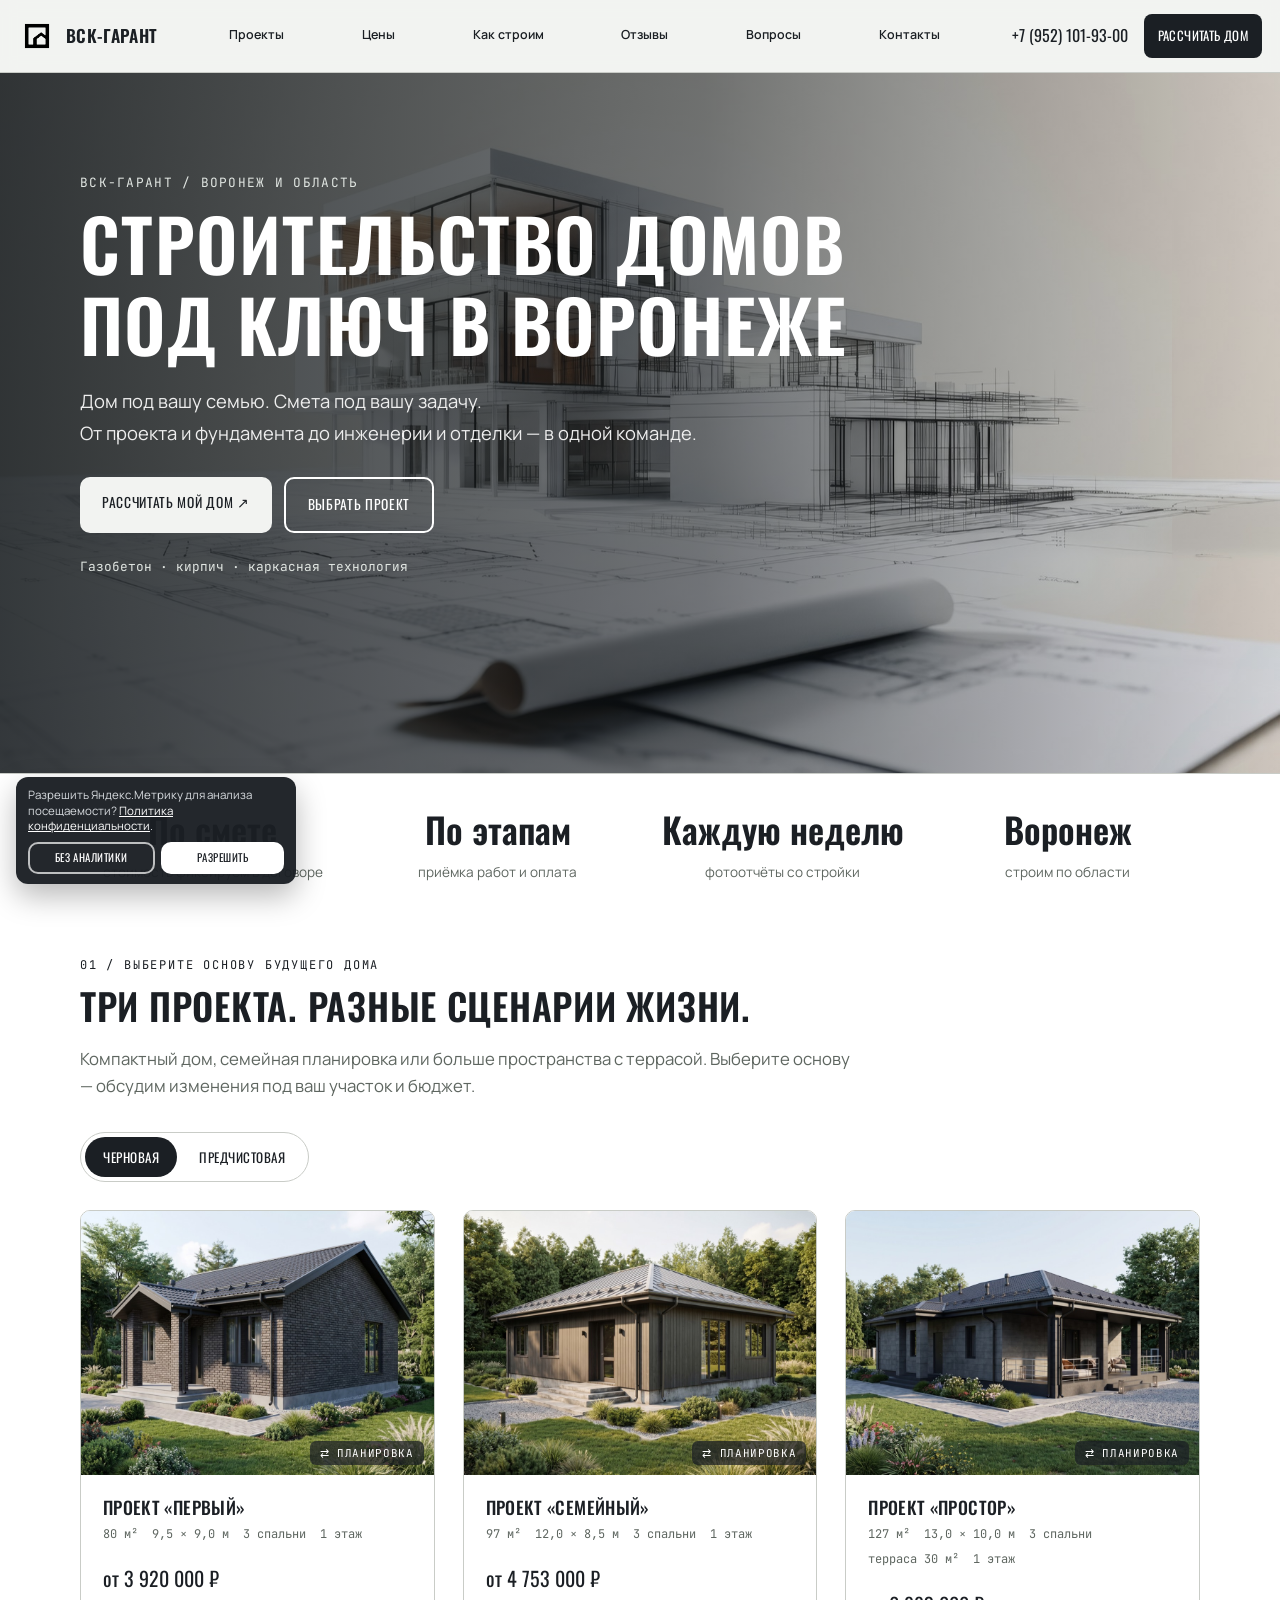
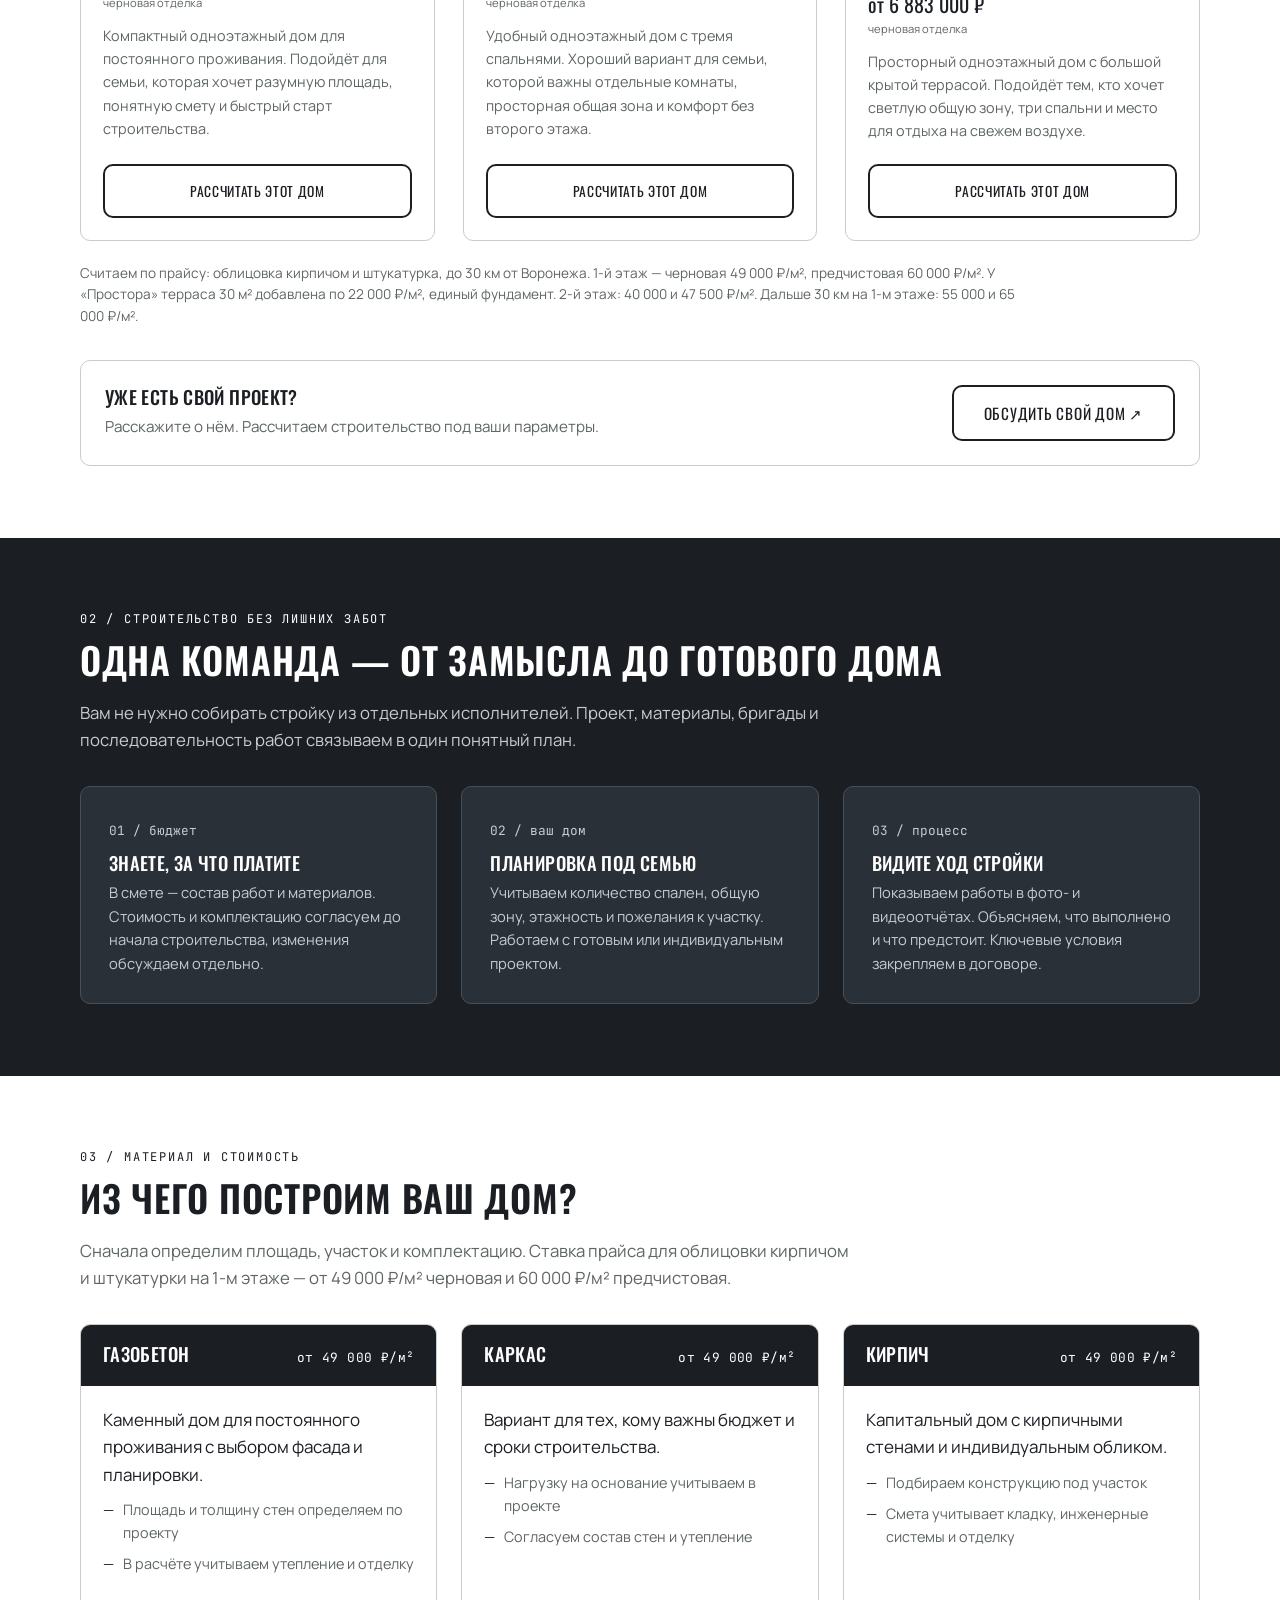
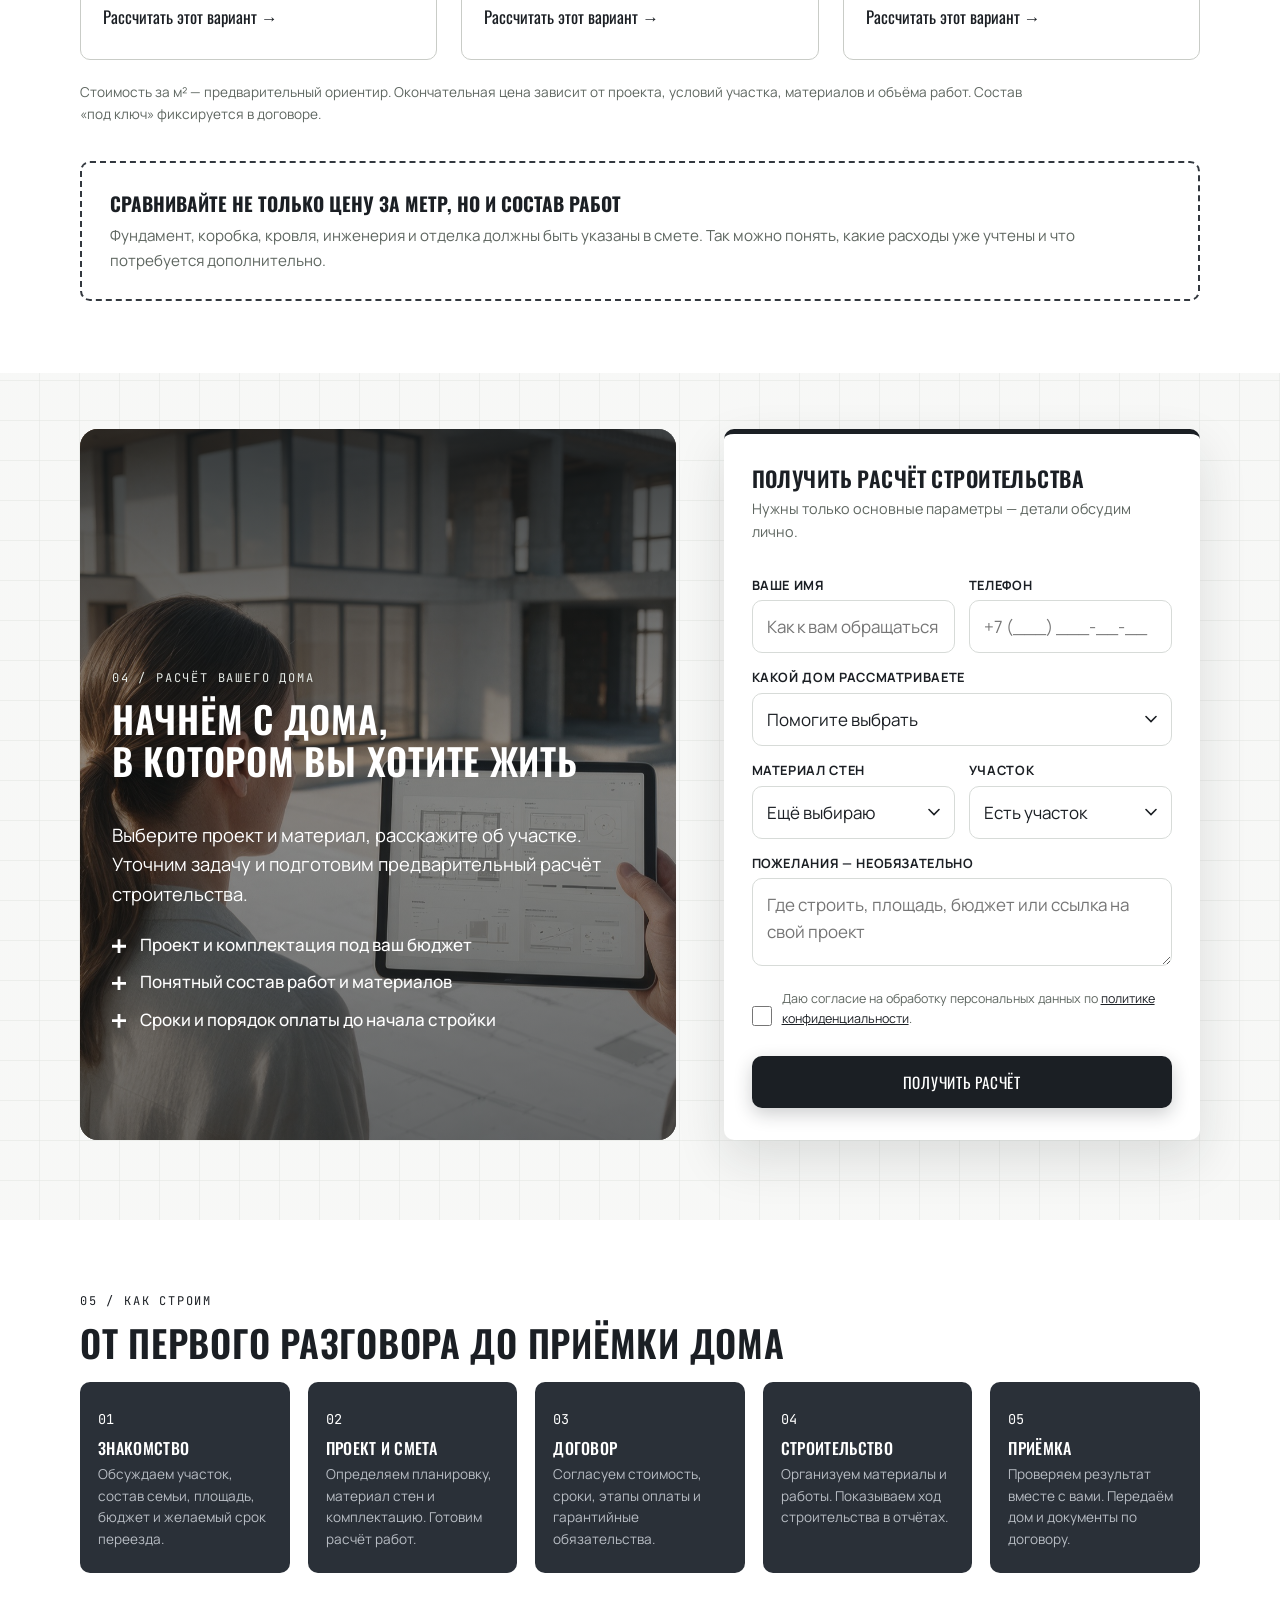
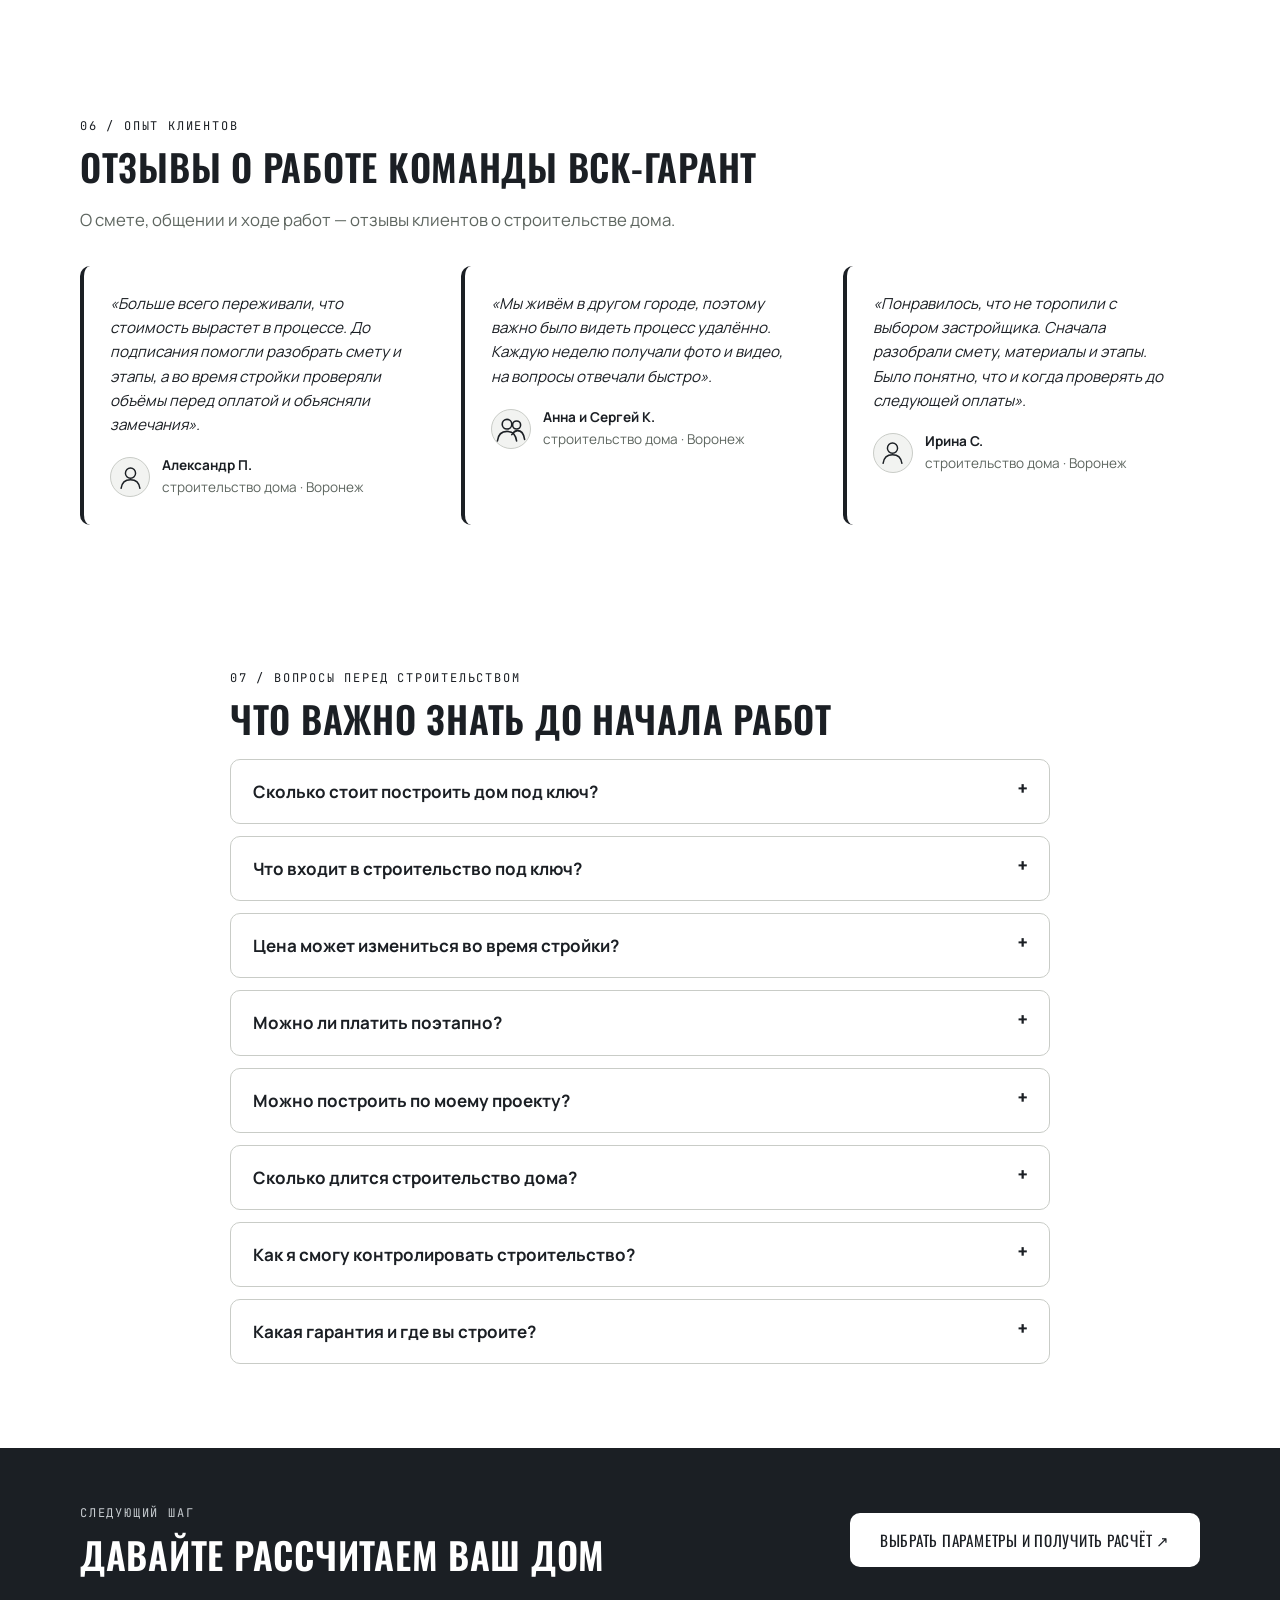
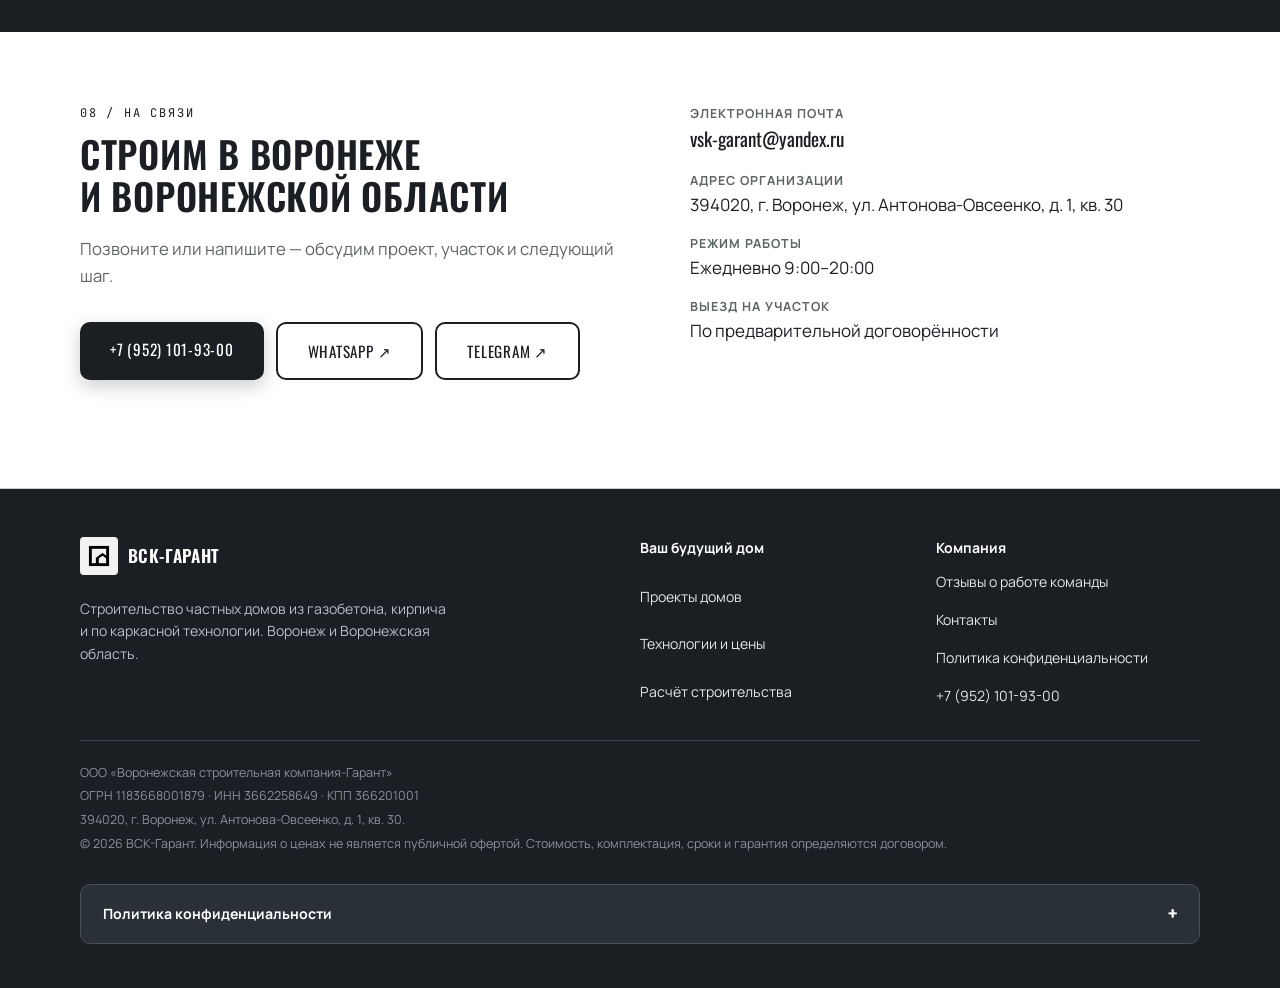
==== commit 92221ce6: "Перенести текст расчёта на фотографию и убрать двойную рамку у полей. Блок слева от формы теперь чит" ====
--- a/index.html
+++ b/index.html
@@ -23,9 +23,9 @@
 <link rel="preconnect" href="https://fonts.gstatic.com" crossorigin>
 <link href="https://fonts.googleapis.com/css2?family=Oswald:wght@500;600&family=Manrope:wght@400;600;700&family=JetBrains+Mono:wght@400;500&display=swap" rel="stylesheet">
 <link rel="icon" href="assets/logo.svg">
-<link rel="stylesheet" href="style.css?v=20261112b">
-<link rel="stylesheet" href="landing.css?v=20261112b">
-<link rel="stylesheet" href="lead.css?v=20261112b">
+<link rel="stylesheet" href="style.css?v=20261112c">
+<link rel="stylesheet" href="landing.css?v=20261112c">
+<link rel="stylesheet" href="lead.css?v=20261112c">
 
 
 
@@ -80,8 +80,8 @@
       <div class="project-action"><button class="btn btn-outline" type="button" data-project="Простор">Рассчитать этот дом</button></div></article></div><p class="price-note">Считаем по прайсу: облицовка кирпичом и штукатурка, до 30 км от Воронежа. 1-й этаж — черновая 49 000 ₽/м², предчистовая 60 000 ₽/м². У «Простора» терраса 30 м² добавлена по 22 000 ₽/м², единый фундамент. 2-й этаж: 40 000 и 47 500 ₽/м². Дальше 30 км на 1-м этаже: 55 000 и 65 000 ₽/м².</p><div class="custom-project"><div><h3>Уже есть свой проект?</h3><p>Расскажите о нём. Рассчитаем строительство под ваши параметры.</p></div><button class="btn btn-outline" type="button" data-project="Индивидуальный проект">Обсудить свой дом ↗</button></div></div></section>
 <section class="dark-section" id="approach"><div class="container"><span class="section-label">02 / Строительство без лишних забот</span><h2>Одна команда — от замысла до готового дома</h2><p class="section-intro">Вам не нужно собирать стройку из отдельных исполнителей. Проект, материалы, бригады и последовательность работ связываем в один понятный план.</p><div class="grid-3"><article class="adv-card"><span class="num">01 / бюджет</span><h3>Знаете, за что платите</h3><p>В смете — состав работ и материалов. Стоимость и комплектацию согласуем до начала строительства, изменения обсуждаем отдельно.</p></article><article class="adv-card"><span class="num">02 / ваш дом</span><h3>Планировка под семью</h3><p>Учитываем количество спален, общую зону, этажность и пожелания к участку. Работаем с готовым или индивидуальным проектом.</p></article><article class="adv-card"><span class="num">03 / процесс</span><h3>Видите ход стройки</h3><p>Показываем работы в фото- и видеоотчётах. Объясняем, что выполнено и что предстоит. Ключевые условия закрепляем в договоре.</p></article></div></div></section>
 <section id="prices"><div class="container"><span class="section-label">03 / Материал и стоимость</span><h2>Из чего построим ваш дом?</h2><p class="hero-sub section-intro">Сначала определим площадь, участок и комплектацию. Ставка прайса для облицовки кирпичом и штукатурки на 1-м этаже — от 49 000 ₽/м² черновая и 60 000 ₽/м² предчистовая.</p><div class="grid-3"><article class="tech-card"><div class="tech-head"><h3>Газобетон</h3><span class="mono">от 49 000 ₽/м²</span></div><div class="tech-body"><p>Каменный дом для постоянного проживания с выбором фасада и планировки.</p><ul><li>Площадь и толщину стен определяем по проекту</li><li>В расчёте учитываем утепление и отделку</li></ul></div><div class="tech-foot"><a href="#calc" data-material="Газобетон">Рассчитать этот вариант →</a></div></article><article class="tech-card"><div class="tech-head"><h3>Каркас</h3><span class="mono">от 49 000 ₽/м²</span></div><div class="tech-body"><p>Вариант для тех, кому важны бюджет и сроки строительства.</p><ul><li>Нагрузку на основание учитываем в проекте</li><li>Согласуем состав стен и утепление</li></ul></div><div class="tech-foot"><a href="#calc" data-material="Каркас">Рассчитать этот вариант →</a></div></article><article class="tech-card"><div class="tech-head"><h3>Кирпич</h3><span class="mono">от 49 000 ₽/м²</span></div><div class="tech-body"><p>Капитальный дом с кирпичными стенами и индивидуальным обликом.</p><ul><li>Подбираем конструкцию под участок</li><li>Смета учитывает кладку, инженерные системы и отделку</li></ul></div><div class="tech-foot"><a href="#calc" data-material="Кирпич">Рассчитать этот вариант →</a></div></article></div><p class="price-note">Стоимость за м² — предварительный ориентир. Окончательная цена зависит от проекта, условий участка, материалов и объёма работ. Состав «под ключ» фиксируется в договоре.</p><div class="guarantee"><div><b>Сравнивайте не только цену за метр, но и состав работ</b><p>Фундамент, коробка, кровля, инженерия и отделка должны быть указаны в смете. Так можно понять, какие расходы уже учтены и что потребуется дополнительно.</p></div></div></div></section>
-<section class="hero" id="calc"><div class="container hero-grid"><div><span class="section-label">04 / Расчёт вашего дома</span><h2>Начнём с дома,<br>в котором вы хотите жить</h2><p class="hero-sub">Выберите проект и материал, расскажите об участке. Уточним задачу и подготовим предварительный расчёт строительства.</p><ul class="hero-points"><li>Проект и комплектация под ваш бюджет</li><li>Понятный состав работ и материалов</li><li>Сроки и порядок оплаты до начала стройки</li></ul><img class="consult-image" src="assets/story/3.jpg" alt="Обсуждение проекта дома" width="1360" height="768" loading="lazy"></div><div class="lead-card"><h3>Получить расчёт строительства</h3><p>Нужны только основные параметры — детали обсудим лично.</p><form data-lead data-intent="construction">
- <div class="form-fields"><div><label for="calc-name">Ваше имя</label><input id="calc-name" name="name" autocomplete="name" required maxlength="80" placeholder="Как к вам обращаться"></div>
+<section class="hero" id="calc"><div class="container hero-grid"><div class="consult-panel"><img class="consult-image" src="assets/story/3.jpg" alt="Обсуждение проекта дома у строящегося коттеджа" width="1360" height="768"><div class="consult-copy"><span class="section-label">04 / Расчёт вашего дома</span><h2>Начнём с дома,<br>в котором вы хотите жить</h2><p class="hero-sub">Выберите проект и материал, расскажите об участке. Уточним задачу и подготовим предварительный расчёт строительства.</p><ul class="hero-points"><li>Проект и комплектация под ваш бюджет</li><li>Понятный состав работ и материалов</li><li>Сроки и порядок оплаты до начала стройки</li></ul></div></div><div class="lead-card"><h3>Получить расчёт строительства</h3><p>Нужны только основные параметры — детали обсудим лично.</p><form data-lead data-intent="construction">
+ <div class="form-fields"><div><label for="calc-name">Ваше имя</label><input id="calc-name" name="name" type="text" autocomplete="name" required maxlength="80" placeholder="Как к вам обращаться"></div>
  <div><label for="calc-phone">Телефон</label><input id="calc-phone" name="phone" type="tel" inputmode="tel" autocomplete="tel" required minlength="10" maxlength="24" placeholder="+7 (___) ___-__-__"></div></div>
  <label for="calc-project">Какой дом рассматриваете</label><select id="calc-project" name="project"><option value="Помогите выбрать">Помогите выбрать</option><option>Первый — 80 м²</option><option>Семейный — 97 м²</option><option>Простор — 127 м²</option><option>Индивидуальный проект</option></select>
  <div class="form-fields"><div><label for="calc-material">Материал стен</label><select id="calc-material" name="material"><option>Ещё выбираю</option><option>Газобетон</option><option>Каркас</option><option>Кирпич</option></select></div><div><label for="calc-plot">Участок</label><select id="calc-plot" name="plot"><option>Есть участок</option><option>Пока выбираю участок</option></select></div></div>
@@ -145,4 +145,4 @@
     <p>Дата публикации: 2 ноября 2026 г.</p>
   </div></details></div></footer>
 <div class="mobile-actions"><a href="tel:+79521019300">Позвонить</a><a href="#calc">Рассчитать дом ↗</a></div>
-<script src="config.js?v=20261112b"></script><script src="script.js?v=20261112b"></script><script src="landing.js?v=20261112b"></script></body></html>+<script src="config.js?v=20261112c"></script><script src="script.js?v=20261112c"></script><script src="landing.js?v=20261112c"></script></body></html>
--- a/lead.css
+++ b/lead.css
@@ -16,7 +16,32 @@
 .finish-switch{display:inline-flex;gap:4px;padding:4px;margin:0 0 28px;border:1px solid var(--line);border-radius:999px;background:#fff}
 .finish-switch button{border:0;background:transparent;border-radius:999px;padding:10px 18px;cursor:pointer;font-family:'Oswald',sans-serif;font-size:.82rem;letter-spacing:.04em;text-transform:uppercase;color:var(--graphite)}
 .finish-switch button[aria-pressed="true"]{background:var(--graphite);color:#fff}
-.landing-hero .hero-slide img{object-position:68% center}
+.consult-panel{position:relative;overflow:hidden;isolation:isolate;min-height:min-content;border-radius:18px;color:#fff;background:#1b1f24}
+.consult-panel .consult-image{position:absolute;inset:0;width:100%;height:100%;object-fit:cover;object-position:center 42%;border-radius:0;aspect-ratio:auto}
+.consult-panel::after{content:"";position:absolute;inset:0;background:linear-gradient(180deg,rgba(17,22,25,.78) 0%,rgba(17,22,25,.42) 46%,rgba(17,22,25,.62) 100%);z-index:1}
+.consult-copy{position:relative;z-index:2;display:flex;flex-direction:column;justify-content:flex-end;box-sizing:border-box;min-height:640px;height:auto;padding:40px 32px 36px}
+.consult-copy .section-label{color:#e6ebe7}
+.consult-copy h2,.consult-copy .hero-sub{color:#fff}
+.consult-copy .hero-sub{max-width:34rem;margin-bottom:22px}
+.consult-copy .hero-points{margin-bottom:0}
+.consult-copy .hero-points li{color:#fff;font-weight:500}
+.consult-copy .hero-points li::before{background:#fff}
+#calc .hero-grid{align-items:stretch}
+.lead-card input:not([type=checkbox]),.lead-card select,.lead-card textarea{
+  width:100%;min-height:48px;padding:12px 14px;border:1px solid #d7dbd8;border-radius:10px;
+  font:inherit;color:var(--graphite);background:#fff;box-shadow:none;
+  appearance:none;-webkit-appearance:none;
+}
+.lead-card select{
+  padding-right:40px;
+  background-image:url("data:image/svg+xml,%3Csvg xmlns='http://www.w3.org/2000/svg' width='12' height='8' viewBox='0 0 12 8'%3E%3Cpath d='M1 1.5 6 6.5 11 1.5' fill='none' stroke='%231B1F24' stroke-width='1.6' stroke-linecap='round'/%3E%3C/svg%3E");
+  background-repeat:no-repeat;background-position:right 14px center;
+}
+.lead-card textarea{min-height:88px;resize:vertical}
+.lead-card input:not([type=checkbox]):focus,.lead-card select:focus,.lead-card textarea:focus{
+  outline:none;border-color:#1b1f24;box-shadow:0 0 0 3px rgba(27,31,36,.12);
+}
+@media (max-width:680px){.consult-copy{min-height:520px;padding:28px 22px 24px}}
 @media (min-width:961px){
   nav.main-nav{flex:1;justify-content:space-evenly;align-items:center;gap:clamp(12px,2vw,40px);min-width:0}
 }
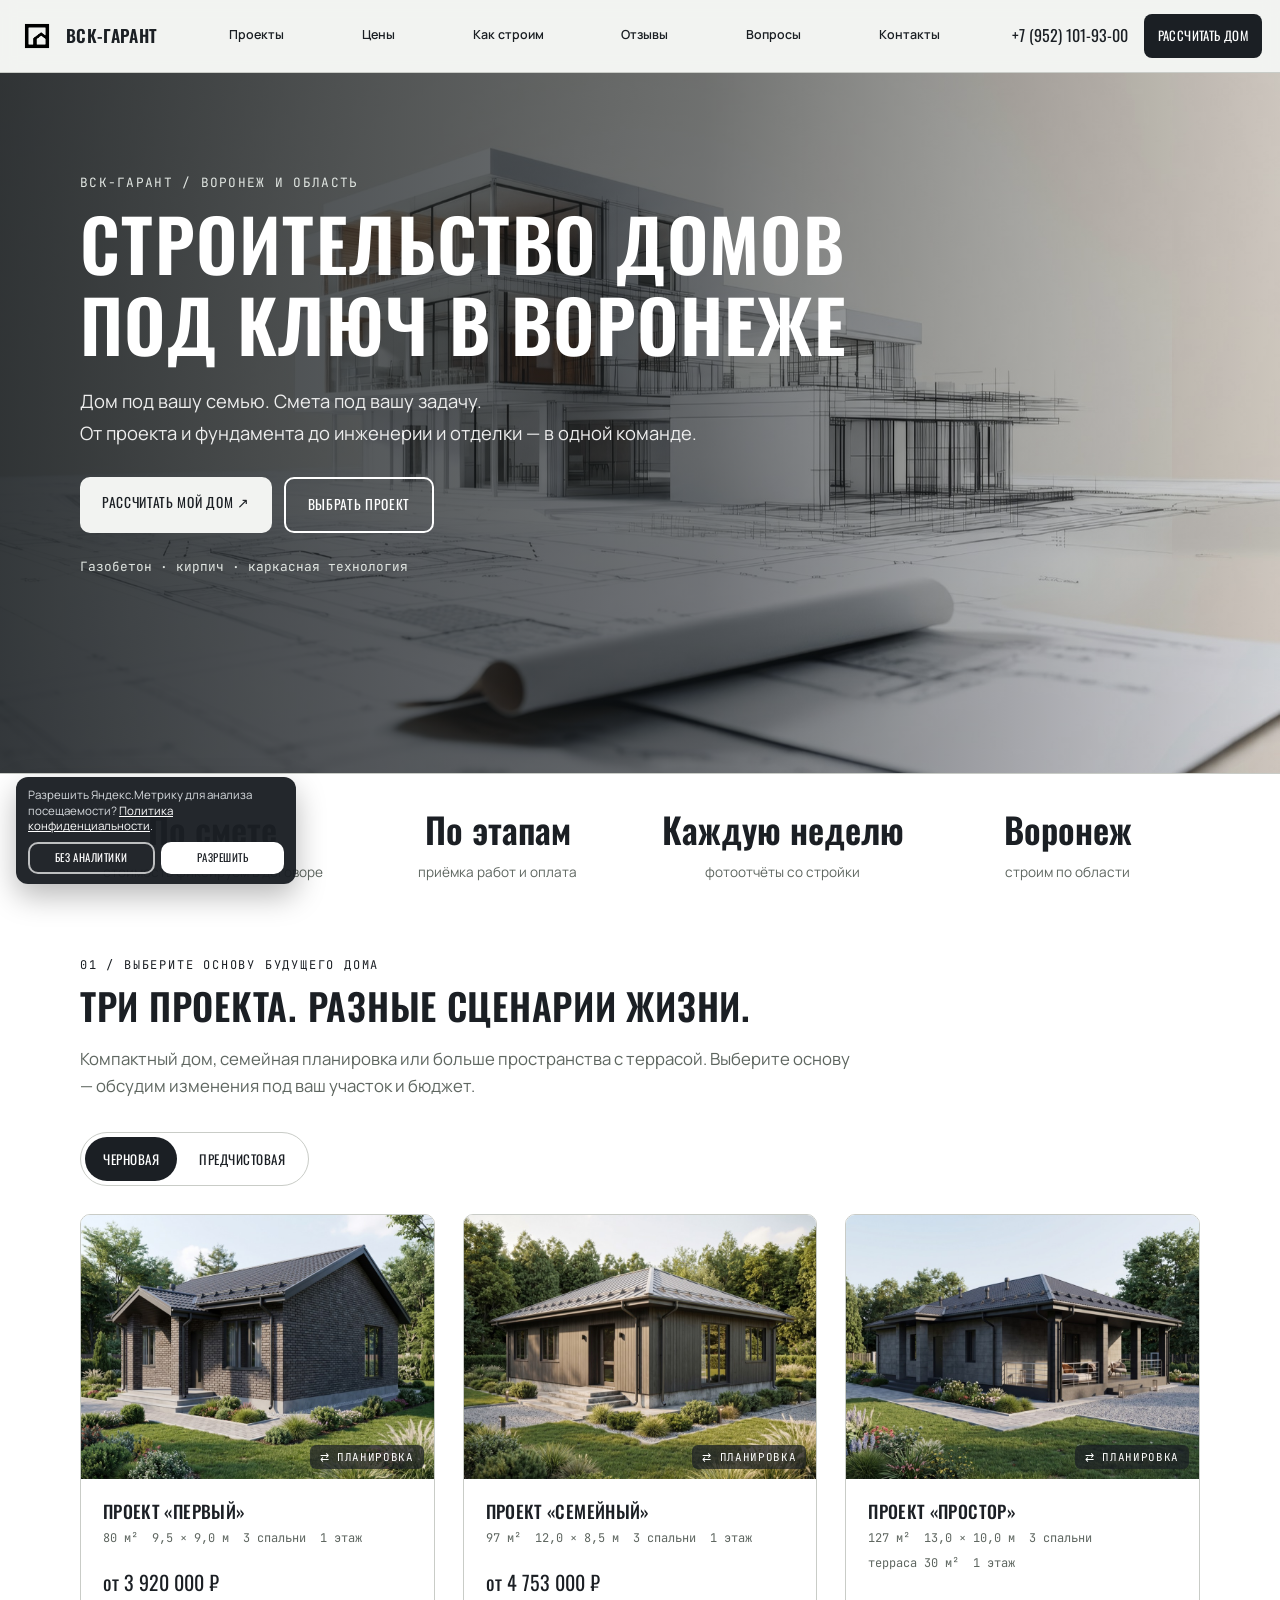
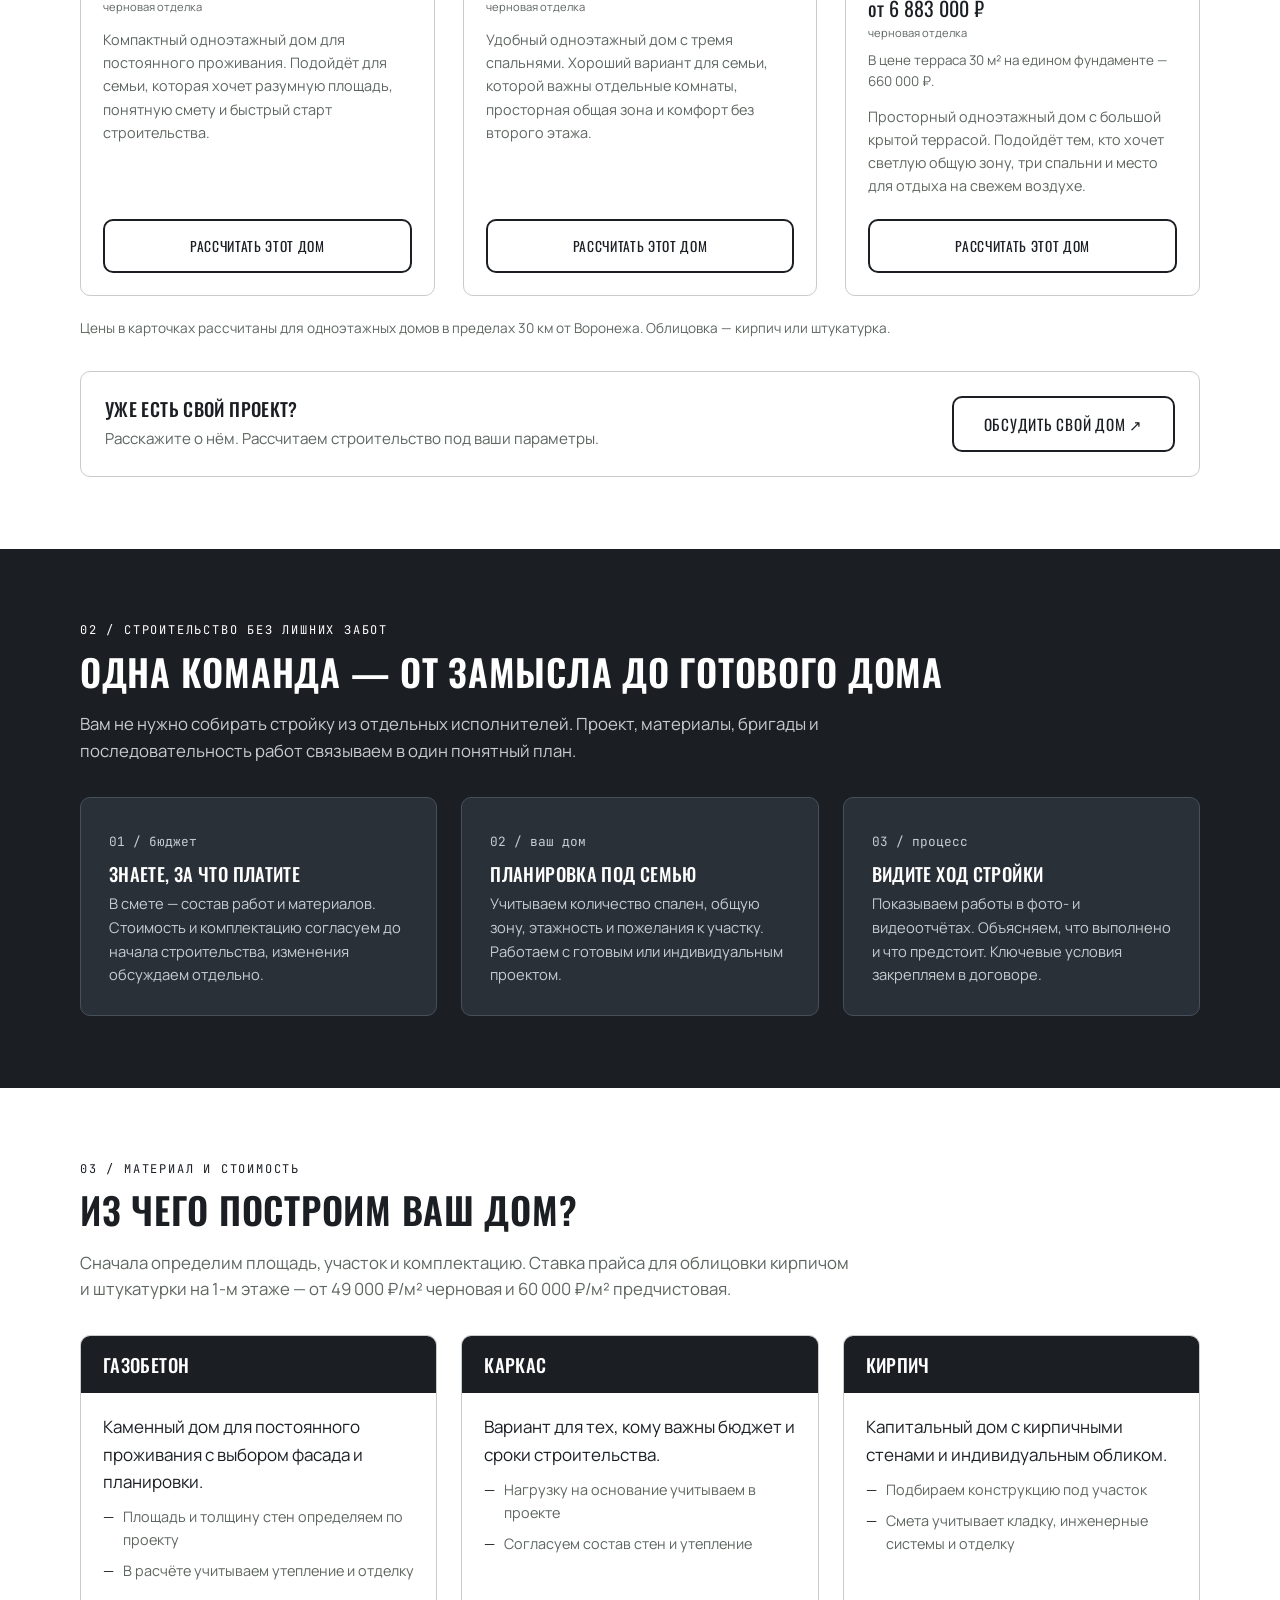
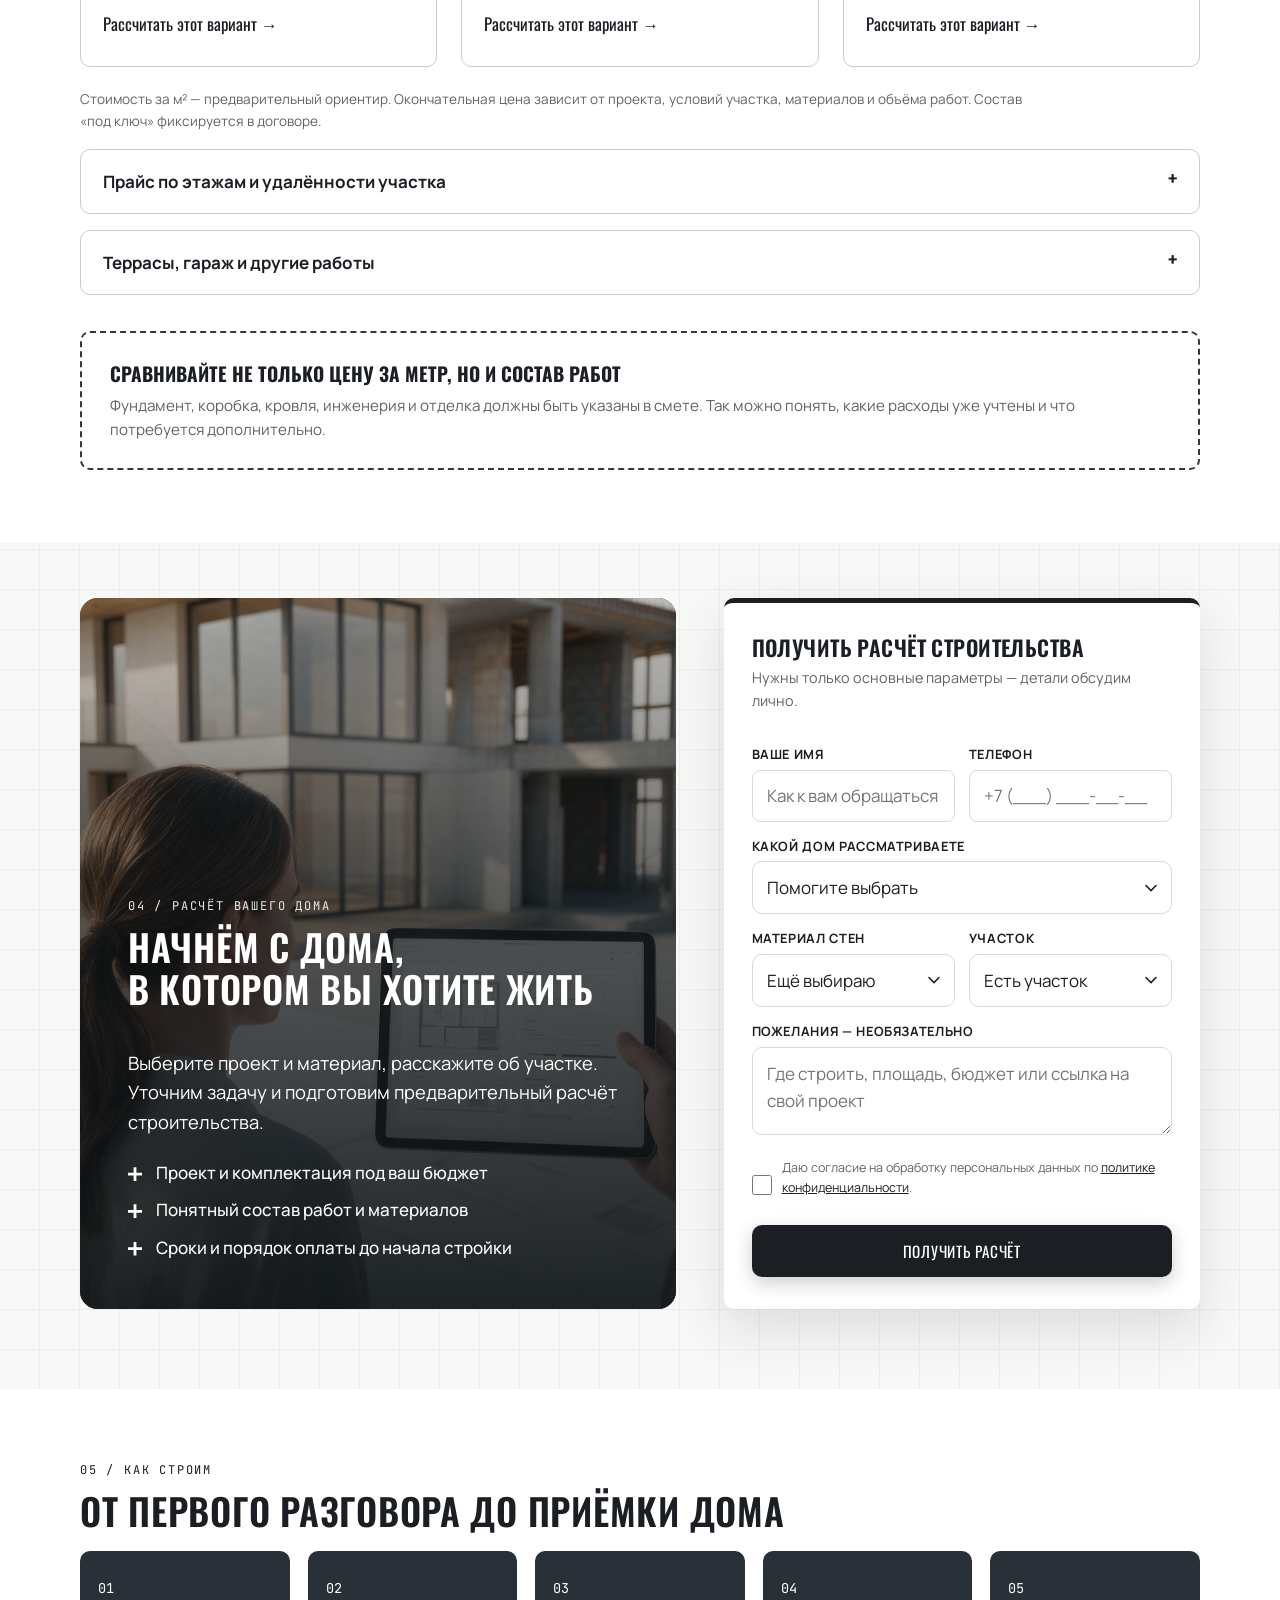
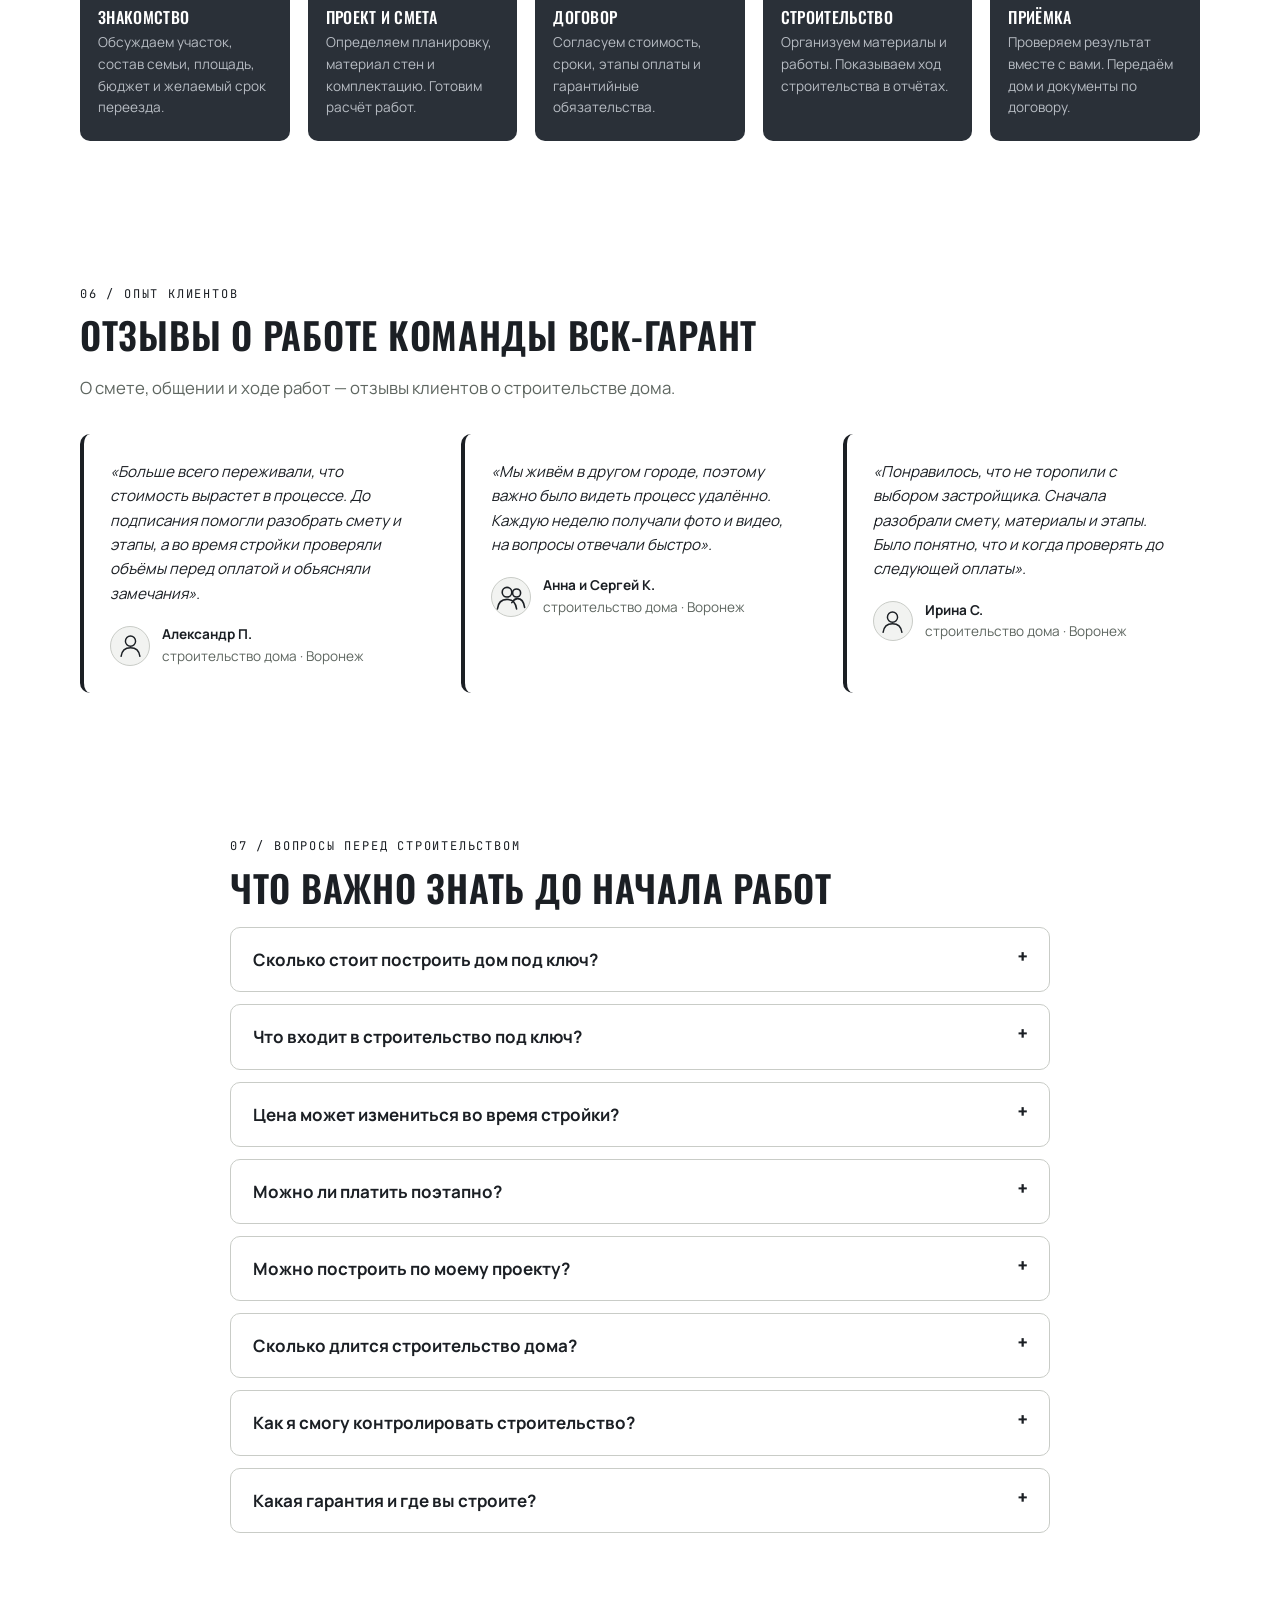
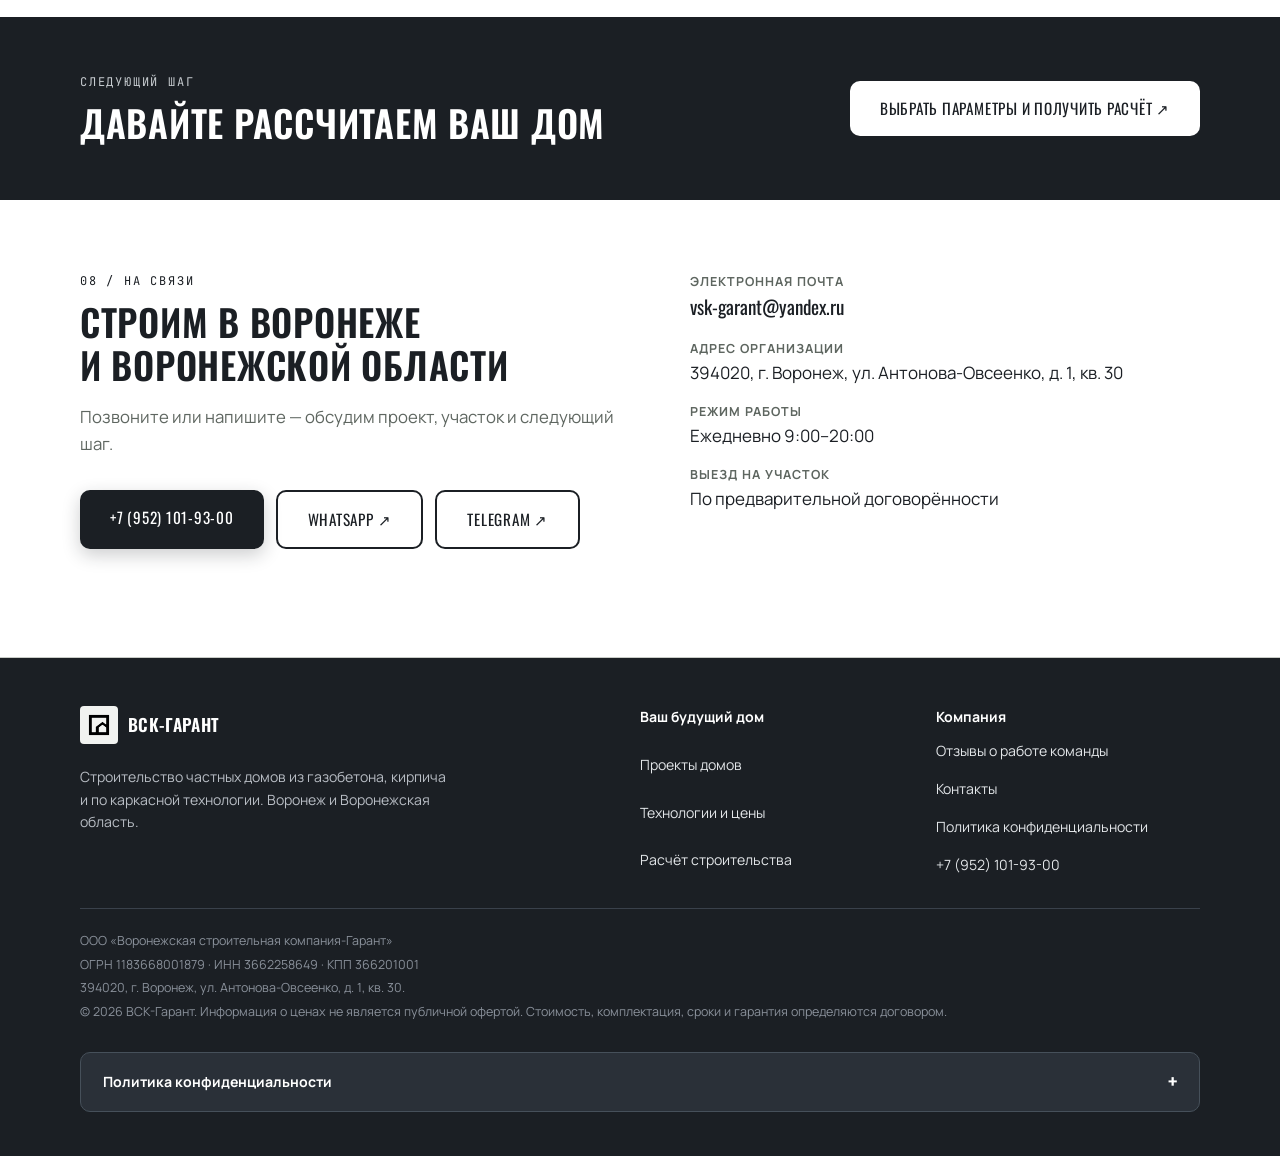
==== commit 1805e89b: "Уточнить прайс и состав цены «Простора» по правкам партнёра. Co-authored-by: Cursor <cursoragent@cur" ====
--- a/index.html
+++ b/index.html
@@ -23,9 +23,9 @@
 <link rel="preconnect" href="https://fonts.gstatic.com" crossorigin>
 <link href="https://fonts.googleapis.com/css2?family=Oswald:wght@500;600&family=Manrope:wght@400;600;700&family=JetBrains+Mono:wght@400;500&display=swap" rel="stylesheet">
 <link rel="icon" href="assets/logo.svg">
-<link rel="stylesheet" href="style.css?v=20261112c">
-<link rel="stylesheet" href="landing.css?v=20261112c">
-<link rel="stylesheet" href="lead.css?v=20261112c">
+<link rel="stylesheet" href="style.css?v=20261123">
+<link rel="stylesheet" href="landing.css?v=20261123">
+<link rel="stylesheet" href="lead.css?v=20261123">
 
 
 
@@ -39,7 +39,7 @@
 <a class="skip-link" href="#main">Перейти к содержанию</a>
 <header><div class="container header-inner"><a class="logo" href="#home" aria-label="ВСК-Гарант — начало страницы"><img class="logo-mark" src="assets/logo.svg" width="38" height="38" alt=""><span>ВСК-Гарант</span></a><nav class="main-nav" id="nav" aria-label="Разделы страницы"><a href="#projects">Проекты</a><a href="#prices">Цены</a><a href="#process">Как строим</a><a href="#reviews">Отзывы</a><a href="#faq">Вопросы</a><a href="#contacts">Контакты</a></nav><div class="header-actions"><a class="header-phone" href="tel:+79521019300" onclick="track('phone_click')">+7 (952) 101-93-00</a><a class="header-cta" href="#calc">Рассчитать дом</a></div><button class="burger" id="burger" aria-label="Открыть меню" aria-controls="nav" aria-expanded="false"><span></span><span></span><span></span></button></div></header>
 <main id="main">
-<section class="landing-hero" id="home" aria-label="Строительство домов"><div class="hero-slides"><div class="hero-slide is-active"><img src="assets/hero-house.jpg" alt="Архитектурный проект дома на чертежах" width="1800" height="1004" fetchpriority="high"></div></div><div class="hero-shade"></div><div class="container landing-hero-inner"><div class="landing-hero-copy"><span class="section-label">ВСК-Гарант / Воронеж и область</span><h1>Строительство домов<br>под ключ в Воронеже</h1><p class="hero-sub">Дом под вашу семью. Смета под вашу задачу.<br>От проекта и фундамента до инженерии и отделки — в одной команде.</p><div class="hero-buttons"><a class="btn btn-primary" href="#calc">Рассчитать мой дом ↗</a><a class="btn btn-outline on-dark" href="#projects">Выбрать проект</a></div><p class="hero-caption">Газобетон · кирпич · каркасная технология</p></div></div></section>
+<section class="landing-hero" id="home" aria-label="Строительство домов"><img class="hero-still" src="assets/hero-house.jpg" alt="Архитектурный проект дома на чертежах" width="1800" height="1004" fetchpriority="high"><div class="hero-shade"></div><div class="container landing-hero-inner"><div class="landing-hero-copy"><span class="section-label">ВСК-Гарант / Воронеж и область</span><h1>Строительство домов<br>под ключ в Воронеже</h1><p class="hero-sub">Дом под вашу семью. Смета под вашу задачу.<br>От проекта и фундамента до инженерии и отделки — в одной команде.</p><div class="hero-buttons"><a class="btn btn-primary" href="#calc">Рассчитать мой дом ↗</a><a class="btn btn-outline on-dark" href="#projects">Выбрать проект</a></div><p class="hero-caption">Газобетон · кирпич · каркасная технология</p></div></div></section>
 <div class="stats-band"><div class="container stats-grid"><div class="stat"><b>По смете</b><span>стоимость фиксируем в договоре</span></div><div class="stat"><b>По этапам</b><span>приёмка работ и оплата</span></div><div class="stat"><b>Каждую неделю</b><span>фотоотчёты со стройки</span></div><div class="stat"><b>Воронеж</b><span>строим по области</span></div></div>
 <section id="projects"><div class="container"><span class="section-label">01 / Выберите основу будущего дома</span><h2>Три проекта. Разные сценарии жизни.</h2><p class="hero-sub section-intro">Компактный дом, семейная планировка или больше пространства с террасой. Выберите основу — обсудим изменения под ваш участок и бюджет.</p><div class="finish-switch" role="group" aria-label="Комплектация отделки"><button type="button" data-finish="rough" aria-pressed="true">Черновая</button><button type="button" data-finish="pre" aria-pressed="false">Предчистовая</button></div><div class="projects"><article class="project-card">
         <button class="project-media" type="button" aria-label="Показать планировку проекта Первый" aria-pressed="false">
@@ -74,12 +74,12 @@
         <div class="project-body">
           <h3>Проект «Простор»</h3>
           <div class="project-specs"><span>127 м²</span><span>13,0 × 10,0 м</span><span>3 спальни</span><span>терраса 30 м²</span><span>1 этаж</span></div>
-          <p class="project-price" data-rough="6883000" data-pre="8280000">от <span class="price-value">6 883 000</span> ₽ <small>черновая отделка</small></p>
+          <p class="project-price" data-rough="6883000" data-pre="8280000">от <span class="price-value">6 883 000</span> ₽ <small>черновая отделка</small></p><p class="terrace-note">В цене терраса 30 м² на едином фундаменте — 660 000 ₽.</p>
           <p class="project-desc">Просторный одноэтажный дом с большой крытой террасой. Подойдёт тем, кто хочет светлую общую зону, три спальни и место для отдыха на свежем воздухе.</p>
         </div>
-      <div class="project-action"><button class="btn btn-outline" type="button" data-project="Простор">Рассчитать этот дом</button></div></article></div><p class="price-note">Считаем по прайсу: облицовка кирпичом и штукатурка, до 30 км от Воронежа. 1-й этаж — черновая 49 000 ₽/м², предчистовая 60 000 ₽/м². У «Простора» терраса 30 м² добавлена по 22 000 ₽/м², единый фундамент. 2-й этаж: 40 000 и 47 500 ₽/м². Дальше 30 км на 1-м этаже: 55 000 и 65 000 ₽/м².</p><div class="custom-project"><div><h3>Уже есть свой проект?</h3><p>Расскажите о нём. Рассчитаем строительство под ваши параметры.</p></div><button class="btn btn-outline" type="button" data-project="Индивидуальный проект">Обсудить свой дом ↗</button></div></div></section>
+      <div class="project-action"><button class="btn btn-outline" type="button" data-project="Простор">Рассчитать этот дом</button></div></article></div><p class="price-note">Цены в карточках рассчитаны для одноэтажных домов в пределах 30 км от Воронежа. Облицовка — кирпич или штукатурка.</p><div class="custom-project"><div><h3>Уже есть свой проект?</h3><p>Расскажите о нём. Рассчитаем строительство под ваши параметры.</p></div><button class="btn btn-outline" type="button" data-project="Индивидуальный проект">Обсудить свой дом ↗</button></div></div></section>
 <section class="dark-section" id="approach"><div class="container"><span class="section-label">02 / Строительство без лишних забот</span><h2>Одна команда — от замысла до готового дома</h2><p class="section-intro">Вам не нужно собирать стройку из отдельных исполнителей. Проект, материалы, бригады и последовательность работ связываем в один понятный план.</p><div class="grid-3"><article class="adv-card"><span class="num">01 / бюджет</span><h3>Знаете, за что платите</h3><p>В смете — состав работ и материалов. Стоимость и комплектацию согласуем до начала строительства, изменения обсуждаем отдельно.</p></article><article class="adv-card"><span class="num">02 / ваш дом</span><h3>Планировка под семью</h3><p>Учитываем количество спален, общую зону, этажность и пожелания к участку. Работаем с готовым или индивидуальным проектом.</p></article><article class="adv-card"><span class="num">03 / процесс</span><h3>Видите ход стройки</h3><p>Показываем работы в фото- и видеоотчётах. Объясняем, что выполнено и что предстоит. Ключевые условия закрепляем в договоре.</p></article></div></div></section>
-<section id="prices"><div class="container"><span class="section-label">03 / Материал и стоимость</span><h2>Из чего построим ваш дом?</h2><p class="hero-sub section-intro">Сначала определим площадь, участок и комплектацию. Ставка прайса для облицовки кирпичом и штукатурки на 1-м этаже — от 49 000 ₽/м² черновая и 60 000 ₽/м² предчистовая.</p><div class="grid-3"><article class="tech-card"><div class="tech-head"><h3>Газобетон</h3><span class="mono">от 49 000 ₽/м²</span></div><div class="tech-body"><p>Каменный дом для постоянного проживания с выбором фасада и планировки.</p><ul><li>Площадь и толщину стен определяем по проекту</li><li>В расчёте учитываем утепление и отделку</li></ul></div><div class="tech-foot"><a href="#calc" data-material="Газобетон">Рассчитать этот вариант →</a></div></article><article class="tech-card"><div class="tech-head"><h3>Каркас</h3><span class="mono">от 49 000 ₽/м²</span></div><div class="tech-body"><p>Вариант для тех, кому важны бюджет и сроки строительства.</p><ul><li>Нагрузку на основание учитываем в проекте</li><li>Согласуем состав стен и утепление</li></ul></div><div class="tech-foot"><a href="#calc" data-material="Каркас">Рассчитать этот вариант →</a></div></article><article class="tech-card"><div class="tech-head"><h3>Кирпич</h3><span class="mono">от 49 000 ₽/м²</span></div><div class="tech-body"><p>Капитальный дом с кирпичными стенами и индивидуальным обликом.</p><ul><li>Подбираем конструкцию под участок</li><li>Смета учитывает кладку, инженерные системы и отделку</li></ul></div><div class="tech-foot"><a href="#calc" data-material="Кирпич">Рассчитать этот вариант →</a></div></article></div><p class="price-note">Стоимость за м² — предварительный ориентир. Окончательная цена зависит от проекта, условий участка, материалов и объёма работ. Состав «под ключ» фиксируется в договоре.</p><div class="guarantee"><div><b>Сравнивайте не только цену за метр, но и состав работ</b><p>Фундамент, коробка, кровля, инженерия и отделка должны быть указаны в смете. Так можно понять, какие расходы уже учтены и что потребуется дополнительно.</p></div></div></div></section>
+<section id="prices"><div class="container"><span class="section-label">03 / Материал и стоимость</span><h2>Из чего построим ваш дом?</h2><p class="hero-sub section-intro">Сначала определим площадь, участок и комплектацию. Ставка прайса для облицовки кирпичом и штукатурки на 1-м этаже — от 49 000 ₽/м² черновая и 60 000 ₽/м² предчистовая.</p><div class="grid-3"><article class="tech-card"><div class="tech-head"><h3>Газобетон</h3></div><div class="tech-body"><p>Каменный дом для постоянного проживания с выбором фасада и планировки.</p><ul><li>Площадь и толщину стен определяем по проекту</li><li>В расчёте учитываем утепление и отделку</li></ul></div><div class="tech-foot"><a href="#calc" data-material="Газобетон">Рассчитать этот вариант →</a></div></article><article class="tech-card"><div class="tech-head"><h3>Каркас</h3></div><div class="tech-body"><p>Вариант для тех, кому важны бюджет и сроки строительства.</p><ul><li>Нагрузку на основание учитываем в проекте</li><li>Согласуем состав стен и утепление</li></ul></div><div class="tech-foot"><a href="#calc" data-material="Каркас">Рассчитать этот вариант →</a></div></article><article class="tech-card"><div class="tech-head"><h3>Кирпич</h3></div><div class="tech-body"><p>Капитальный дом с кирпичными стенами и индивидуальным обликом.</p><ul><li>Подбираем конструкцию под участок</li><li>Смета учитывает кладку, инженерные системы и отделку</li></ul></div><div class="tech-foot"><a href="#calc" data-material="Кирпич">Рассчитать этот вариант →</a></div></article></div><p class="price-note">Стоимость за м² — предварительный ориентир. Окончательная цена зависит от проекта, условий участка, материалов и объёма работ. Состав «под ключ» фиксируется в договоре.</p><details class="rate-details"><summary>Прайс по этажам и удалённости участка</summary><div class="answer"><table><thead><tr><th scope="col">Участок и этаж</th><th scope="col">Черновая</th><th scope="col">Предчистовая</th></tr></thead><tbody><tr><th scope="row">До 30 км · 1-й этаж</th><td>49 000</td><td>60 000</td></tr><tr><th scope="row">До 30 км · 2-й этаж</th><td>40 000</td><td>47 500</td></tr><tr><th scope="row">Более 30 км · 1-й этаж</th><td>55 000</td><td>65 000</td></tr><tr><th scope="row">Более 30 км · 2-й этаж</th><td>45 000</td><td>52 500</td></tr></tbody></table><p>Стоимость указана в ₽/м² для облицовки кирпичом или штукатурки.</p></div></details><details class="rate-details"><summary>Террасы, гараж и другие работы</summary><div class="answer"><ul><li>Чистовая отделка — 25 000 ₽/м² внутренней площади.</li><li>Терраса — 22 000 ₽/м² на едином фундаменте или 14 000 ₽/м² на винтовых сваях.</li><li>Гараж — по цене основного здания.</li><li>Второй свет — 70 000 ₽/м², при удалённости более 30 км — 75 000 ₽/м².</li><li>Фасадное металлическое ограждение с кирпичными колоннами высотой 2 м — 12 000 ₽/пог. м. Остальные стороны из металлопрофиля высотой 2 м — 6 500 ₽/пог. м.</li></ul></div></details><div class="guarantee"><div><b>Сравнивайте не только цену за метр, но и состав работ</b><p>Фундамент, коробка, кровля, инженерия и отделка должны быть указаны в смете. Так можно понять, какие расходы уже учтены и что потребуется дополнительно.</p></div></div></div></section>
 <section class="hero" id="calc"><div class="container hero-grid"><div class="consult-panel"><img class="consult-image" src="assets/story/3.jpg" alt="Обсуждение проекта дома у строящегося коттеджа" width="1360" height="768"><div class="consult-copy"><span class="section-label">04 / Расчёт вашего дома</span><h2>Начнём с дома,<br>в котором вы хотите жить</h2><p class="hero-sub">Выберите проект и материал, расскажите об участке. Уточним задачу и подготовим предварительный расчёт строительства.</p><ul class="hero-points"><li>Проект и комплектация под ваш бюджет</li><li>Понятный состав работ и материалов</li><li>Сроки и порядок оплаты до начала стройки</li></ul></div></div><div class="lead-card"><h3>Получить расчёт строительства</h3><p>Нужны только основные параметры — детали обсудим лично.</p><form data-lead data-intent="construction">
  <div class="form-fields"><div><label for="calc-name">Ваше имя</label><input id="calc-name" name="name" type="text" autocomplete="name" required maxlength="80" placeholder="Как к вам обращаться"></div>
  <div><label for="calc-phone">Телефон</label><input id="calc-phone" name="phone" type="tel" inputmode="tel" autocomplete="tel" required minlength="10" maxlength="24" placeholder="+7 (___) ___-__-__"></div></div>
@@ -145,4 +145,4 @@
     <p>Дата публикации: 2 ноября 2026 г.</p>
   </div></details></div></footer>
 <div class="mobile-actions"><a href="tel:+79521019300">Позвонить</a><a href="#calc">Рассчитать дом ↗</a></div>
-<script src="config.js?v=20261112c"></script><script src="script.js?v=20261112c"></script><script src="landing.js?v=20261112c"></script></body></html>+<script src="config.js?v=20261123"></script><script src="script.js?v=20261123"></script></body></html>
--- a/lead.css
+++ b/lead.css
@@ -195,3 +195,35 @@
   .intent-grid{grid-template-columns:1fr}
   .modal{padding:24px 18px}
 }
+
+.hero-still {
+  position: absolute;
+  inset: 0;
+  z-index: -2;
+  width: 100%;
+  height: 100%;
+  object-fit: cover;
+  object-position: center;
+}
+#calc .hero-grid { align-items: stretch; }
+.consult-panel { display: grid; }
+.consult-panel .consult-copy { min-height: 0; padding: clamp(24px, 4vw, 48px); }
+.consult-panel::after {
+  background: linear-gradient(to top, rgba(12,18,22,.92), rgba(12,18,22,.66) 55%, rgba(12,18,22,.12));
+}
+#calc .form-fields input:is([type="text"], [type="tel"]) {
+  appearance: none;
+  width: 100%;
+  height: 52px;
+  border-radius: 8px;
+}
+#calc .form-fields input:focus-visible { outline: 2px solid var(--graphite); outline-offset: 2px; }
+.terrace-note { font-size: .84rem; color: var(--muted); margin-top: 8px; }
+.finish-switch button { min-height: 44px; }
+.rate-details { margin-top: 16px; }
+.rate-details table { width: 100%; border-collapse: collapse; font-size: clamp(.74rem, 2vw, .98rem); }
+.rate-details th, .rate-details td { text-align: left; padding: 10px 3px; border-bottom: 1px solid var(--line); }
+.rate-details ul { padding-left: 1.2rem; }
+@media (max-width: 960px) {
+  .consult-panel .consult-copy { padding-top: clamp(100px, 24vw, 180px); }
+}
